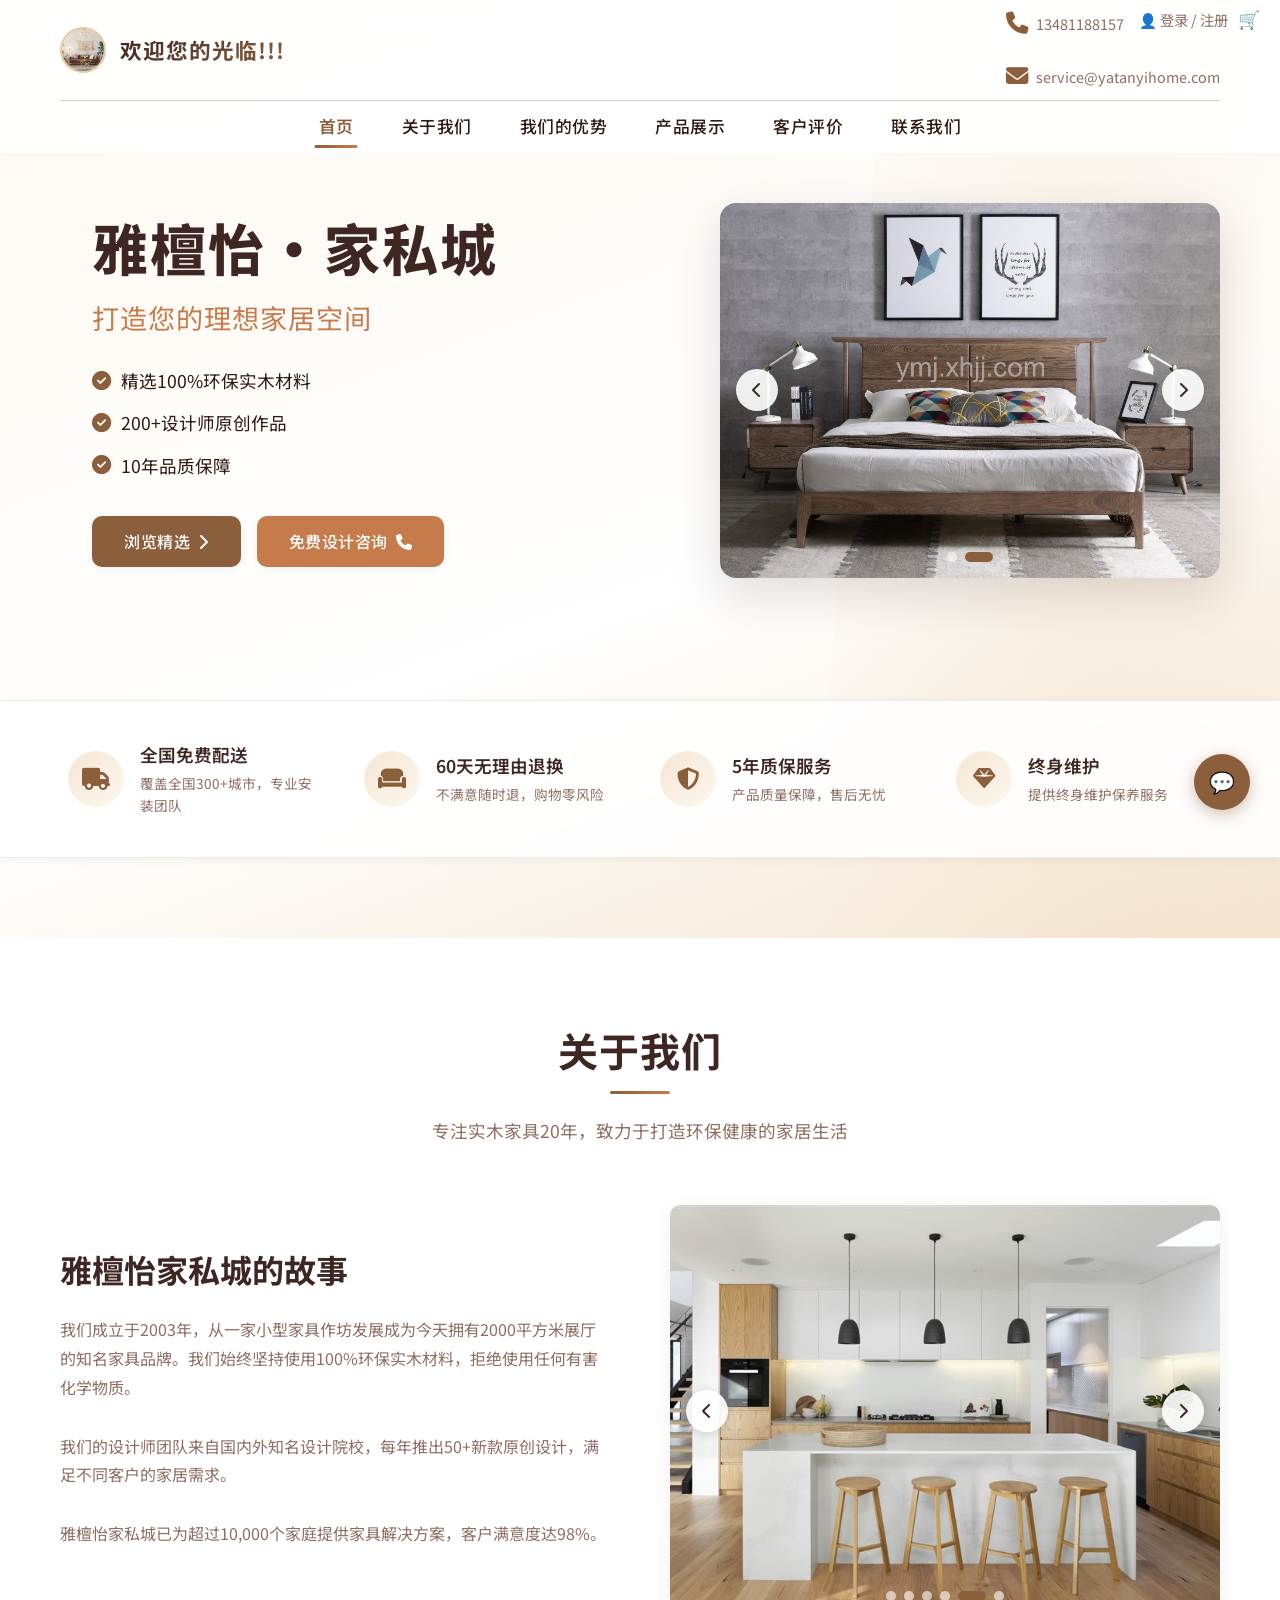
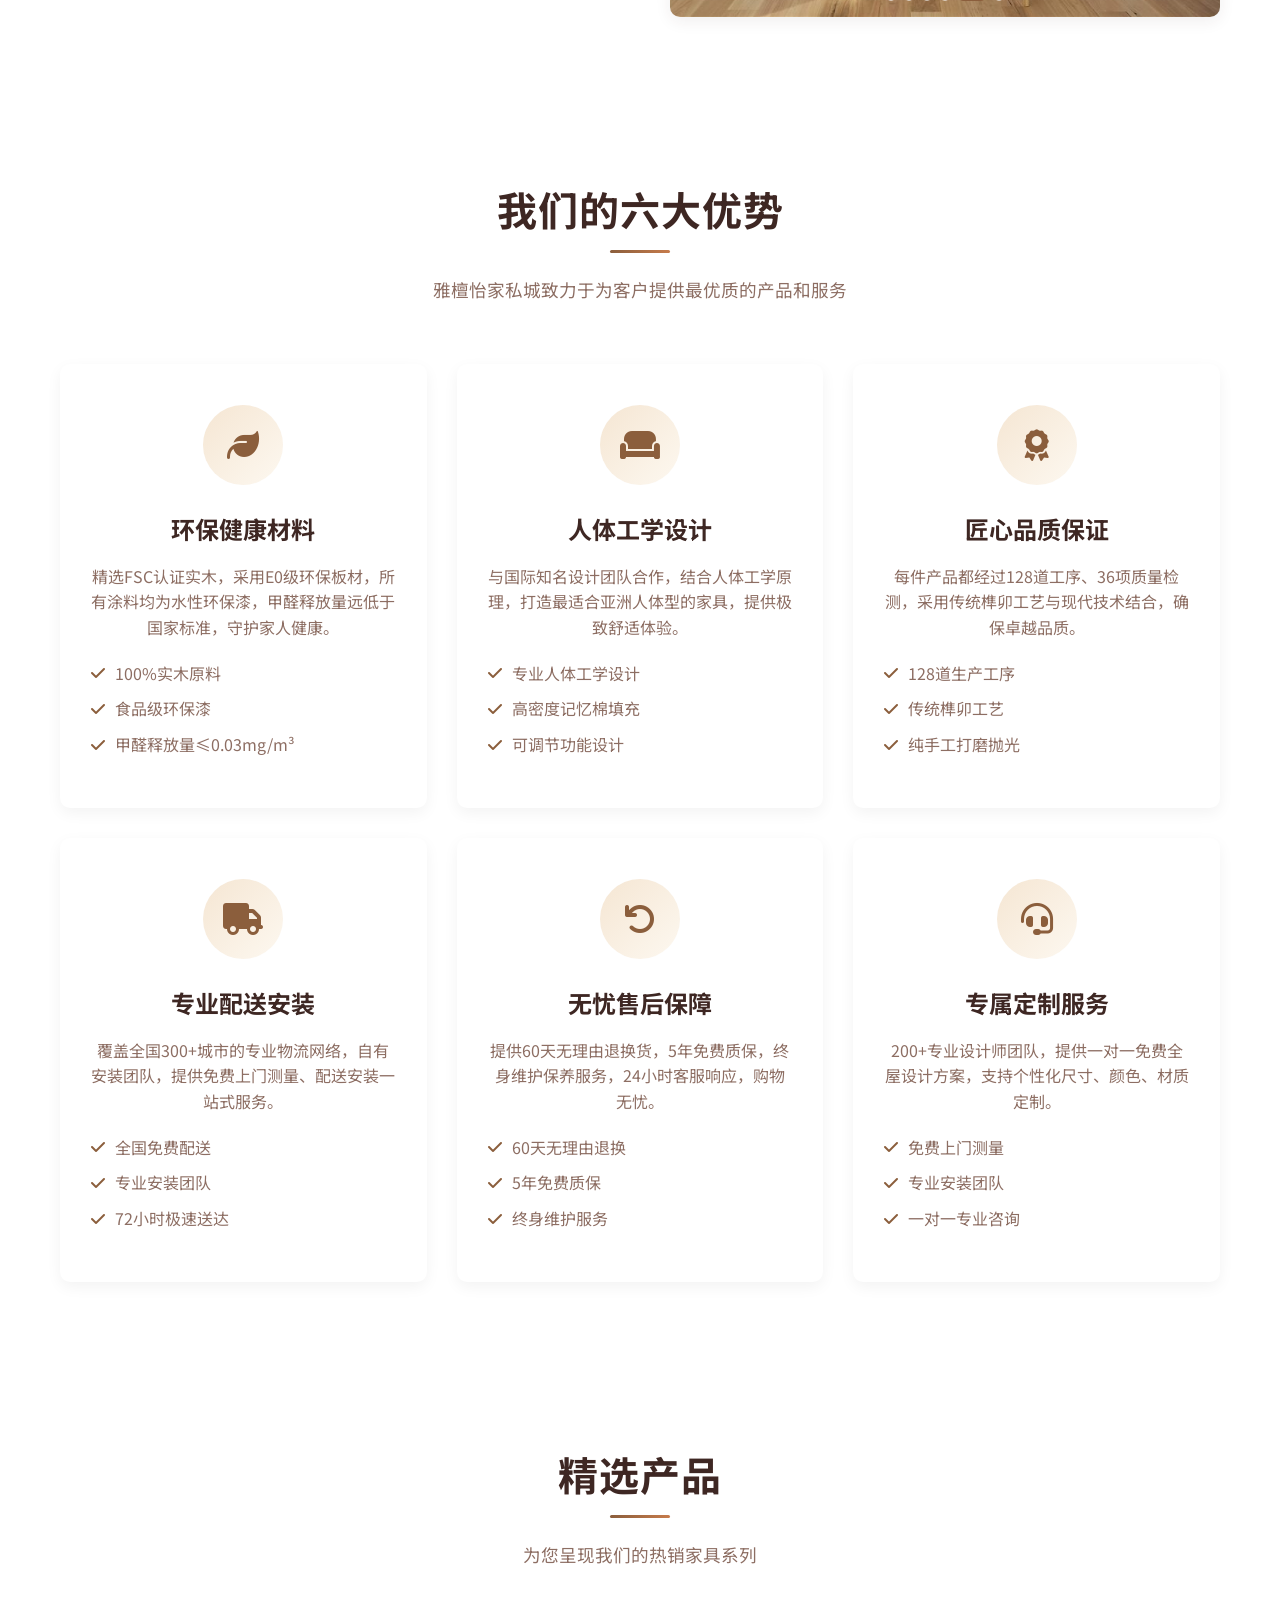
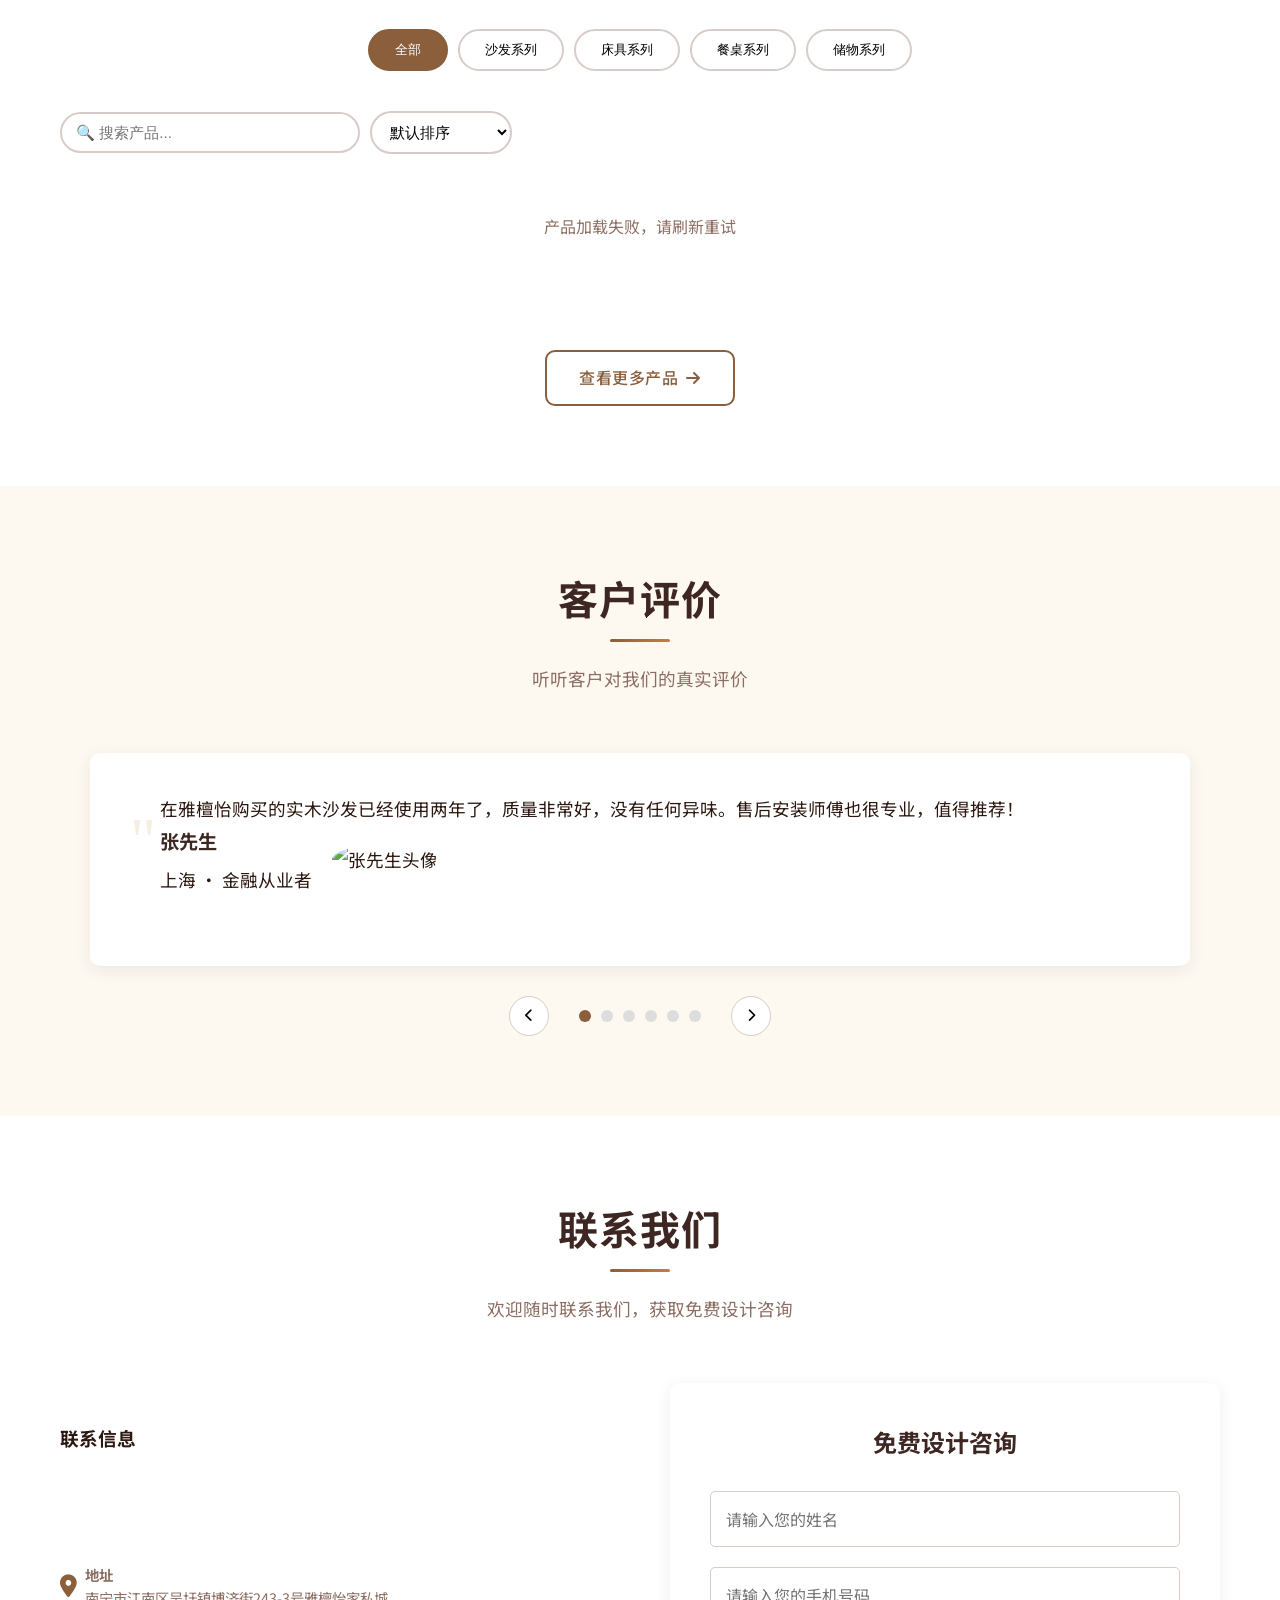
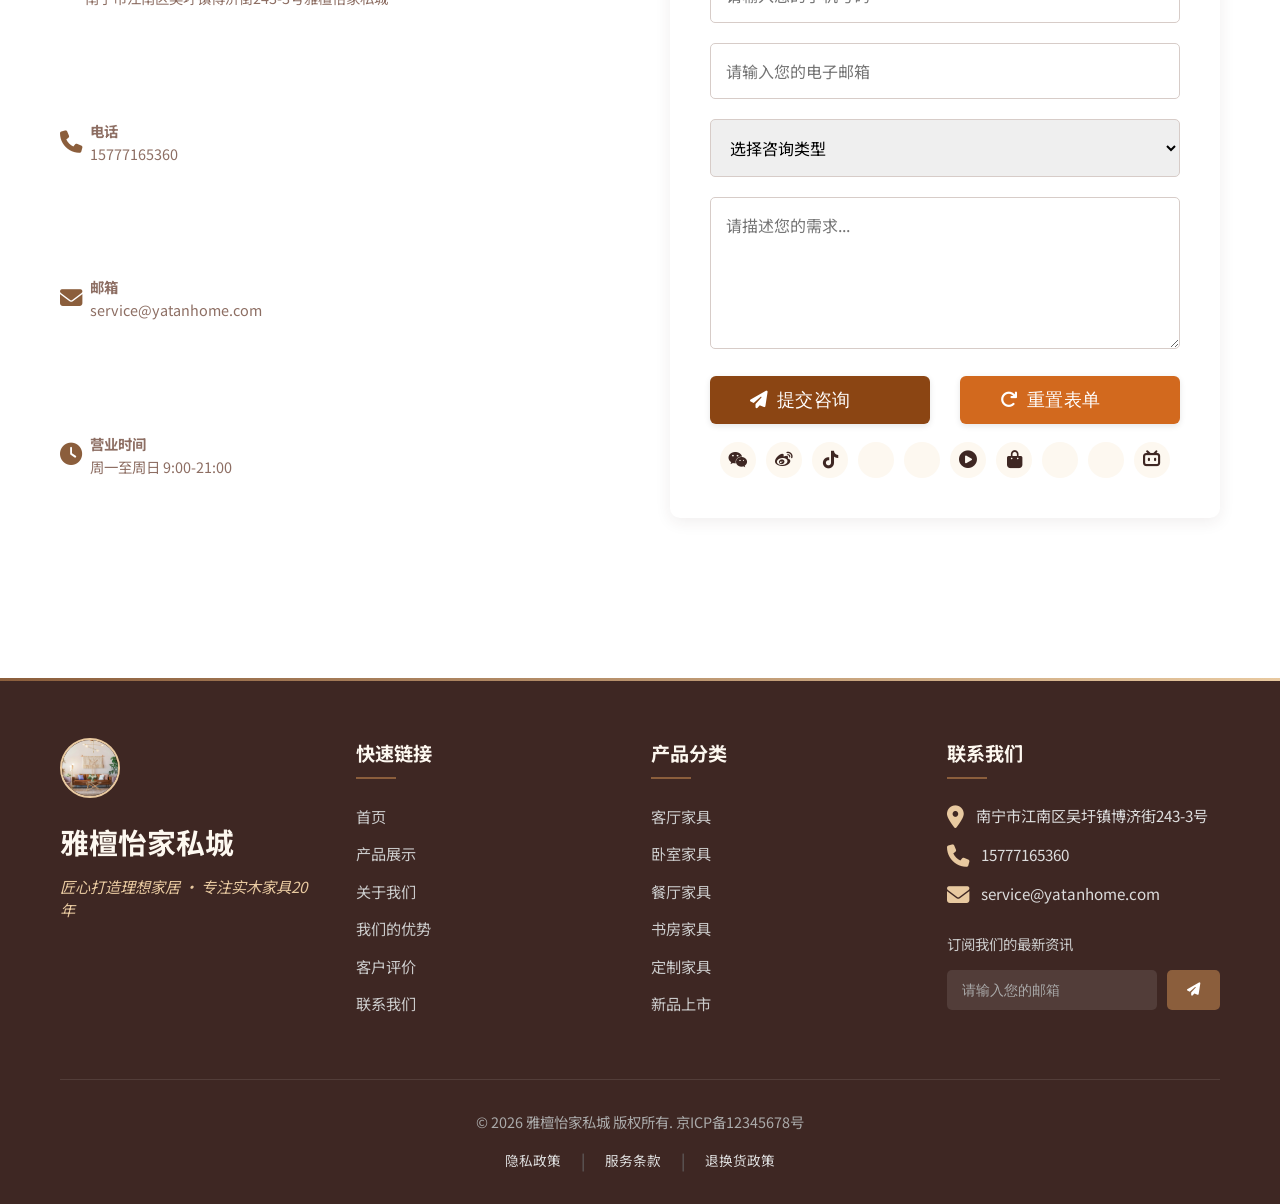
==== index.html @ 5af9d239 "自动发布：更新页面、后端（08-17 08:12）" ====
<!-- 文档类型声明，告诉浏览器这是HTML5文档 -->
<!DOCTYPE html>

<!-- 文档开始，设置语言为简体中文 -->
<html lang="zh-CN">

<!-- 头部区域，包含元数据 -->
<head>
    <!-- 字符编码设置：UTF-8支持所有中文和特殊字符 -->
    <meta charset="UTF-8">
    
    <!-- 视口设置：确保网页在移动设备上正确显示 -->
    <meta name="viewport" content="width=device-width, initial-scale=1.0">

    <!--防止 XSS：开启 CSP 策略（限制资源加载），输入内容过滤  -->
    <!-- <meta http-equiv="Content-Security-Policy" content="default-src 'self'; script-src 'self' https://cdn.example.com;"> -->
    
    <!-- 网页标题，显示在浏览器标签页上 -->
    <title>雅檀怡家私城 - 高端环保实木家具</title>
    
    <!-- 引入Font Awesome图标库，版本6.4.0 -->
    <link rel="stylesheet" href="https://cdnjs.cloudflare.com/ajax/libs/font-awesome/6.4.0/css/all.min.css">
    
    <!-- ★ 性能：提前建立 CDN / 字体连接，缩短首屏阻塞 -->
    <link rel="preconnect" href="https://cdnjs.cloudflare.com" crossorigin>
    <link rel="preconnect" href="https://fonts.googleapis.com">
    <link rel="preconnect" href="https://fonts.gstatic.com" crossorigin>


    <!-- 引入Google字体：Noto Sans SC（思源黑体） -->
    <link href="https://fonts.googleapis.com/css2?family=Noto+Sans+SC:wght@300;400;500;700&display=swap" rel="stylesheet">
    <link rel="stylesheet" type="text/css" href="https://at.alicdn.com/t/c/font_5150881_fp4ydmfubz7.css">

    <!-- 引入自定义CSS文件（?v= 版本号破除浏览器旧缓存，保证样式更新即时生效） -->
    <!-- ★ 性能优化：preload 预加载首屏关键 CSS（基础样式+顶部导航+首屏Hero），
         浏览器在解析到样式表之前就并行下载，缩短首屏渲染等待；
         注意：preload 的 href 必须与下方 link 完全一致（含版本号）才能复用缓存 -->
    <link rel="preload" href="CSS.css?v=20260817-707f686" as="style">
    <link rel="preload" href="header.css?v=20260817-707f686" as="style">
    <link rel="preload" href="hero.css?v=20260817-707f686" as="style">
    <link rel="stylesheet" type="text/css" href="CSS.css?v=20260817-707f686">
    <link rel="stylesheet" type="text/css" href="footer.css?v=20260817-707f686">
    <link rel="stylesheet" type="text/css" href="media.css?v=20260817-707f686">
    <link rel="stylesheet" type="text/css" href="hero.css?v=20260817-707f686">
    <link rel="stylesheet" type="text/css" href="header.css?v=20260817-707f686">
    <link rel="stylesheet" type="text/css" href="contact-container.css?v=20260817-707f686">
    <!-- 内部样式表 -->
    <style>
        /* 骨架屏动画（用于图片加载占位） */
        .skeleton__avatar { width: 40px; height: 40px; border-radius: 50%; background: #eee; animation: pulse 1s infinite; }
        @keyframes pulse { 0% { opacity: 0.5; } 50% { opacity: 1; } 100% { opacity: 0.5; } }
    </style>


</head>

<!----------------------------------------------------- 头和身体要分开 ---------------------------------------------------------------------------------------------------------->

<!-- 网页主体内容 -->
<body>
    <!-- 网站头部导航区域 -->
    <header class="header"> <!-- class="header": CSS选择器，对应.header样式 -->
        
        <!-- 容器：限制内容宽度并居中 -->
        <div class="container">
            
            <!-- 头部顶部区域（Logo和联系方式） -->
            <div class="header-top">
                
                <!-- Logo区域 -->
                <div class="logo">
                    <!-- Logo图片：从Unsplash加载的示例图片 -->
                    <img src="images/unsplash/photo-1556228453-efd6c1ff04f6.jpg" 
                         alt="雅檀怡家私城logo"> <!-- alt:图片无法加载时显示的替代文本 -->
                    
                    <!-- 网站主标题 -->
                    <h1>欢迎您的光临!!!</h1> <!-- h1:一级标题，一个页面通常只有一个 -->
                </div>
                
                <!-- 联系方式区域 -->
                <div class="contact-info">
                    <!-- 电话联系 -->
                    <div class="contact-item">
                        <i class="fas fa-phone"></i> <!-- Font Awesome电话图标 -->
                        <span>13481188157</span> <!-- 电话号码 -->
                    </div>
                    
                    <!-- 邮箱联系 -->
                    <div class="contact-item">
                        <i class="fas fa-envelope"></i> <!-- Font Awesome邮箱图标 -->
                        <span>service@yatanyihome.com</span> <!-- 邮箱地址 -->
                    </div>
                    
                    <!-- 移动端菜单按钮（默认隐藏，小屏幕时显示） -->
                    <button class="mobile-menu-btn" id="mobileMenuBtn">
                        <i class="fas fa-bars"></i> <!-- 三条横线的菜单图标 -->
                    </button>
                </div>
            </div>

            <!-- 导航菜单区域 -->
            <nav class="nav"> <!-- nav:语义化标签，表示导航区域 -->
                <ul class="nav-menu" id="navMenu"> <!-- ul:无序列表，包含导航项 -->
                    <!-- 首页导航项 -->
                    <li><a href="#home" class="nav-link active">首页</a></li> 
                    <!-- li:列表项
                        a:超链接
                        href="#home":链接到页面内的home锚点
                        class="nav-link":链接样式
                        class="active":当前激活状态 -->
                    
                    <!-- 关于我们导航项 -->
                    <li><a href="#about" class="nav-link">关于我们</a></li>
                    
                    <!-- 我们的优势导航项 -->
                    <li><a href="#features" class="nav-link">我们的优势</a></li>
                    
                    <!-- 产品展示导航项 -->
                    <li><a href="#products" class="nav-link">产品展示</a></li>
                    
                    <!-- 客户评价导航项 -->
                    <li><a href="#testimonials" class="nav-link">客户评价</a></li>
                    
                    <!-- 联系我们导航项 -->
                    <li><a href="#contact" class="nav-link">联系我们</a></li>
                </ul>
            </nav>
        </div>
    </header>


    <!-- 英雄区域（首页大图区域） -->
    <section class="hero" id="home"> <!-- section:内容区块，id="home":锚点ID -->
        <div class="container hero-container"> <!-- 双容器：外层限制宽度，内层弹性布局 -->
            
            <!-- 左侧内容区域 -->
            <div class="hero-content">
                <!-- 主标题 -->
                <h1 class="hero-title">雅檀怡·家私城</h1> <!-- 这就是你之前显示不全的标题 -->
                
                <!-- 副标题 -->
                <h2 class="hero-subtitle">打造您的理想家居空间</h2>
                
                <!-- 描述列表 -->
                <div class="hero-description">
                    <!-- 第一项描述 -->
                    <p><i class="fas fa-check-circle"></i> 精选100%环保实木材料</p>
                    
                    <!-- 第二项描述 -->
                    <p><i class="fas fa-check-circle"></i> 200+设计师原创作品</p>
                    
                    <!-- 第三项描述 -->
                    <p><i class="fas fa-check-circle"></i> 10年品质保障</p>
                </div>
                
                <!-- 按钮区域 -->
                <div class="hero-buttons">
                    <!-- 主要按钮：浏览精选 -->
                    <a href="#products" class="btn btn-primary">浏览精选 <i class="fas fa-chevron-right"></i></a>
                    
                    <!-- 次要按钮：免费设计咨询 -->
                    <a href="#contact" class="btn btn-secondary">免费设计咨询 <i class="fas fa-phone"></i></a>
                </div>
            </div>
            
            <!-- 右侧图片轮播区域 -->
            <div class="hero-image-carousel" id="heroCarousel">
                <!-- 轮播图片容器 -->
                <div class="carousel-container">
                    <!-- 第一张图片 -->
                    <div class="carousel-slide active">
                        <img src="images/shafa.jpg" alt="精美沙发">
                    </div>
                    <!-- 第二张图片 -->
                    <div class="carousel-slide">
                        <img src="images/chuang.jpg" alt="舒适大床">
                    </div>
                    <!-- ★ 修复：原第3张 images/bbb.jpg 是个人照片（非家具），已移除。
                         如需3张轮播，请放入真实的展厅/场景图（建议宽度≥1200px、横向构图） -->
                </div>
                <!-- 轮播指示点 -->
                <div class="carousel-dots">
                    <span class="carousel-dot active" data-index="0"></span>
                    <span class="carousel-dot" data-index="1"></span>
                </div>
                <!-- 左右箭头 -->
                <button class="carousel-btn carousel-prev" aria-label="上一张">
                    <i class="fas fa-chevron-left"></i>
                </button>
                <button class="carousel-btn carousel-next" aria-label="下一张">
                    <i class="fas fa-chevron-right"></i>
                </button>
            </div>
        </div>
        
        <!-- 特色服务浮动条 -->
        <div class="hero-features">
            <div class="container">
                <!-- 四个特色服务项，使用网格布局 -->
                <div class="features-container">
                    <!-- 第一项：全国免费配送 -->
                    <div class="feature-item">
                        <div class="feature-icon">
                            <i class="fas fa-truck"></i> <!-- 卡车图标 -->
                        </div>
                        <div class="feature-content">
                            <h3>全国免费配送</h3>
                            <p>覆盖全国300+城市，专业安装团队</p>
                        </div>
                    </div>
                    
                    <!-- 第二项：60天无理由退换 -->
                    <div class="feature-item">
                        <div class="feature-icon">
                            <i class="fas fa-couch"></i> <!-- 沙发图标 -->
                        </div>
                        <div class="feature-content">
                            <h3>60天无理由退换</h3>
                            <p>不满意随时退，购物零风险</p>
                        </div>
                    </div>
                    
                    <!-- 第三项：5年质保服务 -->
                    <div class="feature-item">
                        <div class="feature-icon">
                            <i class="fas fa-shield-alt"></i> <!-- 盾牌图标 -->
                        </div>
                        <div class="feature-content">
                            <h3>5年质保服务</h3>
                            <p>产品质量保障，售后无忧</p>
                        </div>
                    </div>
                    
                    <!-- 第四项：终身维护 -->
                    <div class="feature-item">
                        <div class="feature-icon">
                            <i class="fas fa-gem"></i> <!-- 宝石图标 -->
                        </div>
                        <div class="feature-content">
                            <h3>终身维护</h3>
                            <p>提供终身维护保养服务</p>
                        </div>
                    </div>
                </div>
            </div>
        </div>
    </section>


    <!-- 关于我们区域 -->
    <section class="about-section" id="about">
        <div class="container">
            <div class="section-title">
                <h2>关于我们</h2>
                <p>专注实木家具20年，致力于打造环保健康的家居生活</p>
            </div>
            
            <div class="about-content">
                <div class="about-text">
                    <h3>雅檀怡家私城的故事</h3>
                    <p>我们成立于2003年，从一家小型家具作坊发展成为今天拥有2000平方米展厅的知名家具品牌。我们始终坚持使用100%环保实木材料，拒绝使用任何有害化学物质。</p>
                    <p>我们的设计师团队来自国内外知名设计院校，每年推出50+新款原创设计，满足不同客户的家居需求。</p>
                    <p>雅檀怡家私城已为超过10,000个家庭提供家具解决方案，客户满意度达98%。</p>
                </div>
                <!-- 
                ========================================
                关于我们 - 店内环境轮播图（6张）
                ★ 后期替换方法：把 images/store-1.jpg ~ images/store-6.jpg 
                  替换成你自己拍的店内实景图片即可
                ========================================
                -->
                <div class="about-image-carousel" id="aboutCarousel">
                    <!-- 轮播图片容器 -->
                    <div class="carousel-container">
                        <!-- 图1：展厅全貌 — 替换：images/你的展厅图1.jpg -->
                        <div class="carousel-slide active">
                            <img src="images/unsplash/photo-1555041469-a586c61ea9bc.jpg" alt="展厅全貌" loading="lazy" decoding="async">
                        </div>
                        <!-- 图2：沙发体验区 — 替换：images/你的展厅图2.jpg -->
                        <div class="carousel-slide">
                            <img src="images/unsplash/photo-1586023492125-27b2c045efd7.jpg" alt="沙发体验区" loading="lazy" decoding="async">
                        </div>
                        <!-- 图3：卧室家具区 — 替换：images/你的展厅图3.jpg -->
                        <div class="carousel-slide">
                            <img src="images/unsplash/photo-1616486338812-3dadae4b4ace.jpg" alt="卧室家具区" loading="lazy" decoding="async">
                        </div>
                        <!-- 图4：餐厅展示区 — 替换：images/你的展厅图4.jpg -->
                        <div class="carousel-slide">
                            <img src="images/unsplash/photo-1617104678098-de229db51175.jpg" alt="餐厅展示区" loading="lazy" decoding="async">
                        </div>
                        <!-- 图5：前台接待区 — 替换：images/你的展厅图5.jpg -->
                        <div class="carousel-slide">
                            <img src="images/unsplash/photo-1600585152220-90363fe7e115.jpg" alt="前台接待区" loading="lazy" decoding="async">
                        </div>
                        <!-- 图6：仓储出货区 — 替换：images/你的展厅图6.jpg -->
                        <div class="carousel-slide">
                            <img src="images/unsplash/photo-1585412727339-54e4bae3bbf9.jpg" alt="仓储出货区" loading="lazy" decoding="async">
                        </div>
                    </div>
                    <!-- 轮播指示点（6个点对应6张图） -->
                    <div class="carousel-dots">
                        <span class="carousel-dot active" data-index="0"></span>
                        <span class="carousel-dot" data-index="1"></span>
                        <span class="carousel-dot" data-index="2"></span>
                        <span class="carousel-dot" data-index="3"></span>
                        <span class="carousel-dot" data-index="4"></span>
                        <span class="carousel-dot" data-index="5"></span>
                    </div>
                    <!-- 左右切换箭头 -->
                    <button class="carousel-btn carousel-prev" aria-label="上一张">
                        <i class="fas fa-chevron-left"></i>
                    </button>
                    <button class="carousel-btn carousel-next" aria-label="下一张">
                        <i class="fas fa-chevron-right"></i>
                    </button>
                </div>
            </div>
        </div>
    </section>

    <!-- 六大特色优势区域 -->
    <section class="features" id="features">
        <div class="container">
        <!-- 区域标题部分 -->
            <div class="section-title">
                <h2>我们的六大优势</h2>
                <p>雅檀怡家私城致力于为客户提供最优质的产品和服务</p>
            </div>
            
        <!-- 优势卡片网格容器 -->
        <div class="features-grid">
            <!-- 第一个优势卡片 -->
            <div class="feature-card">
                <!-- 图标区域 -->
                <div class="feature-icon">
                    <!-- i: Font Awesome图标 -->
                    <!-- class="fas fa-leaf": 叶子的图标 -->
                    <i class="fas fa-leaf"></i>
                </div>
                <!-- 卡片标题 -->
                <h3>环保健康材料</h3>
                <!-- 卡片描述文字 -->
                <p>精选FSC认证实木，采用E0级环保板材，所有涂料均为水性环保漆，甲醛释放量远低于国家标准，守护家人健康。</p>
                <!-- 详细特性列表 -->
                <ul class="feature-details">
                    <!-- li: 列表项 -->
                    <li><i class="fas fa-check"></i> 100%实木原料</li>
                    <li><i class="fas fa-check"></i> 食品级环保漆</li>
                    <li><i class="fas fa-check"></i> 甲醛释放量≤0.03mg/m³</li>
                </ul>
            </div>

                <!-- 第二个优势卡片 -->
                <div class="feature-card">
                    <!-- div.feature-icon: 卡片图标容器 -->
                    <div class="feature-icon">
                        <!-- i.fas.fa-couch: Font Awesome沙发图标，表示人体工学设计 -->
                        <i class="fas fa-couch"></i>
                    </div>
                    <!-- h3: 卡片标题 -->
                    <h3>人体工学设计</h3>
                    <!-- p: 卡片描述文字 -->
                    <p>与国际知名设计团队合作，结合人体工学原理，打造最适合亚洲人体型的家具，提供极致舒适体验。</p>
                    <!-- ul.feature-details: 优势详情列表 -->
                    <ul class="feature-details">
                        <li><i class="fas fa-check"></i> 专业人体工学设计</li>
                        <li><i class="fas fa-check"></i> 高密度记忆棉填充</li>
                        <li><i class="fas fa-check"></i> 可调节功能设计</li>
                    </ul>
                </div>
                
                <!-- 第三个特色优势卡片 -->
                <div class="feature-card">
                    <div class="feature-icon">
                        <!-- i.fas.fa-hands: 双手图标，表示手工制作 -->
                        <i class="fas fa-award"></i>
                    </div>
                    <h3>匠心品质保证</h3>
                    <p>每件产品都经过128道工序、36项质量检测，采用传统榫卯工艺与现代技术结合，确保卓越品质。</p>
                    <ul class="feature-details">
                        <li><i class="fas fa-check"></i> 128道生产工序</li>
                        <li><i class="fas fa-check"></i> 传统榫卯工艺</li>
                        <li><i class="fas fa-check"></i> 纯手工打磨抛光</li>
                    </ul>
                </div>
                
                 <!-- 第四个特色优势卡片 -->
                <div class="feature-card">
                    <div class="feature-icon">
                        <!-- i.fas.fa-palette: 调色板图标，表示定制服务 -->
                        <i class="fas fa-truck"></i>
                    </div>
                    <h3>专业配送安装</h3>
                    <p>覆盖全国300+城市的专业物流网络，自有安装团队，提供免费上门测量、配送安装一站式服务。</p>
                    <ul class="feature-details">
                        <li><i class="fas fa-check"></i> 全国免费配送</li>
                        <li><i class="fas fa-check"></i> 专业安装团队</li>
                        <li><i class="fas fa-check"></i> 72小时极速送达</li>
                    </ul>
                </div>
                
                <!-- 第五个特色优势卡片 -->
                <div class="feature-card">
                    <div class="feature-icon">
                        <!-- i.fas.fa-award: 奖杯图标，表示品质保证 -->
                        <i class="fas fa-undo"></i>
                    </div>
                    <h3>无忧售后保障</h3>
                    <p>提供60天无理由退换货，5年免费质保，终身维护保养服务，24小时客服响应，购物无忧。</p>
                    <ul class="feature-details">
                        <li><i class="fas fa-check"></i> 60天无理由退换</li>
                        <li><i class="fas fa-check"></i> 5年免费质保</li>
                        <li><i class="fas fa-check"></i> 终身维护服务</li>
                    </ul>
                </div>
                
                <!-- 第六个特色优势卡片 -->
                <div class="feature-card">
                    <div class="feature-icon">
                        <i class="fas fa-headset"></i>
                    </div>
                    <h3>专属定制服务</h3>
                    <p>200+专业设计师团队，提供一对一免费全屋设计方案，支持个性化尺寸、颜色、材质定制。</p>
                    <ul class="feature-details">
                        <li><i class="fas fa-check"></i> 免费上门测量</li>
                        <li><i class="fas fa-check"></i> 专业安装团队</li>
                        <li><i class="fas fa-check"></i> 一对一专业咨询</li>
                    </ul>
                </div>
            </div>
            <!-- .features-grid: 特色优势卡片网格结束 -->
        </div>
        <!-- .container: 特色优势区域容器结束 -->
    </section>
    <!-- section.features#features: 特色优势区域结束 -->


<!-- 产品展示区域 -->
<section class="products" id="products">
        <!-- .container: 页面内容容器，设置最大宽度和居中对齐 -->
        <div class="container">
            <!-- .section-title: 区域标题容器 -->
            <div class="section-title">
                <!-- h2: 区域主标题 -->
                <h2>精选产品</h2>
                <!-- p: 区域副标题/描述 -->
                <p>为您呈现我们的热销家具系列</p>
            </div>

            <!-- 产品筛选按钮区域 -->
            <div class="product-filter">
                <button class="filter-btn active" data-filter="all">全部</button>
                <button class="filter-btn" data-filter="sofa">沙发系列</button>
                <button class="filter-btn" data-filter="bed">床具系列</button>
                <button class="filter-btn" data-filter="table">餐桌系列</button>
                <button class="filter-btn" data-filter="storage">储物系列</button>
            </div>

            <!-- 产品展示网格 -->
                        <div class="products-grid" id="productsGrid">
                <div class="loading-products" style="grid-column:1/-1;text-align:center;padding:60px 0;color:var(--text-light);">产品加载中...</div>
            </div>

            <!-- 查看更多产品按钮 -->
            <div class="product-more">
                <!-- ★ 修复：原 href="#content" 是死锚点（页面无该id），改为指向产品区 -->
                <a href="#products" class="btn btn-outline">查看更多产品 <i class="fas fa-arrow-right"></i></a>
            </div>
        </div>
        <!-- .container: 产品展示区域容器结束 -->
</section>

 <!-- 客户评价区域 -->
<section class="testimonials" id="testimonials">
    <!-- .container: 页面内容容器 -->
    <div class="container">
        <!-- .section-title: 区域标题容器 -->
        <div class="section-title">
            <!-- h2: 区域主标题 -->
            <h2>客户评价</h2>
            <!-- p: 区域副标题/描述 -->
            <p>听听客户对我们的真实评价</p>
        </div>
            
    <!-- 客户评价轮播容器 -->
    <div class="testimonials-slider">
        <!-- .slider-container: 轮播容器，包含所有评价卡片 -->
        <div class="slider-container">
                            

            <!-- 第一个评价卡片 -->
            <div class="testimonial-card active">
                <!-- .testimonial-content: 评价内容区域 -->
                <div class="testimonial-content">
                    <!-- .testimonial-text: 评价文字内容 -->
                    <div class="testimonial-text">
                        <!-- p: 评价文本 -->
                        <p>在雅檀怡购买的实木沙发已经使用两年了，质量非常好，没有任何异味。售后安装师傅也很专业，值得推荐！</p>
                    </div>
                        <!-- .testimonial-author: 评价者的信息 -->
                        <div class="testimonial-author">
                            <!-- .author-info: 作者信息容器 -->
                            <div class="author-info">
                                <!-- h4: 作者姓名 -->
                                <h4>张先生</h4>
                                <!-- span: 作者身份/位置 -->
                                <span>上海 · 金融从业者</span>
                            </div>
                                <!-- .author-avatar: 作者头像 -->
                                <div class="author-avatar">
                                    <!-- img: 作者头像图片 -->
                                    <img src="https://randomuser.me/api/portraits/men/32.jpg" alt="张先生头像">
                                </div>
                        </div>
                </div>
            </div>

            <!-- 第二个评价卡片 -->
            <div class="testimonial-card">
                <div class="testimonial-content">
                    <div class="testimonial-text">
                        <p>雅檀怡的家具设计非常现代，完美融入了我们家的装修风格。实木材质环保健康，孩子在新房间也没有任何过敏反应。</p>
                    </div>
                    <div class="testimonial-author">
                        <div class="author-info">
                            <h4>王女士</h4>
                            <span>北京 · 设计师</span>
                        </div>
                        <div class="author-avatar">
                            <img src="https://randomuser.me/api/portraits/women/45.jpg" alt="王女士头像">
                        </div>
                    </div>
                </div>
            </div>

            <!-- 第三个评价卡片 -->
            <div class="testimonial-card">
                <div class="testimonial-content">
                    <div class="testimonial-text">
                        <p>对比了多家家具店，最终选择了雅檀怡。他们的售后服务非常到位，上门安装师傅专业细心，家具质量也远超预期。</p>
                    </div>
                    <div class="testimonial-author">
                        <div class="author-info">
                            <h4>李先生</h4>
                            <span>广州 · 企业高管</span>
                        </div>
                        <div class="author-avatar">
                            <img src="https://randomuser.me/api/portraits/men/67.jpg" alt="李先生头像">
                        </div>
                    </div>
                </div>
            </div>

            <!-- 第四个评价卡片 -->
            <div class="testimonial-card">
                <div class="testimonial-content">
                    <div class="testimonial-text">
                        <p>特别喜欢雅檀怡的定制服务，可以根据我的户型尺寸量身打造。家具不仅美观实用，储物功能也设计得很巧妙。</p>
                    </div>
                    <div class="testimonial-author">
                        <div class="author-info">
                            <h4>刘小姐</h4>
                            <span>深圳 · 自媒体人</span>
                        </div>
                        <div class="author-avatar">
                            <img src="https://randomuser.me/api/portraits/women/28.jpg" alt="刘小姐头像">
                        </div>
                    </div>
                </div>
            </div>

            <!-- 第五个评价卡片 -->
            <div class="testimonial-card">
                <div class="testimonial-content">
                    <div class="testimonial-text">
                        <p>作为环保主义者，我特别关注家具的材料。雅檀怡使用100%环保实木，没有任何刺激性气味，真正做到了绿色家居。</p>
                    </div>
                    <div class="testimonial-author">
                        <div class="author-info">
                            <h4>陈教授</h4>
                            <span>南京 · 大学教师</span>
                        </div>
                        <div class="author-avatar">
                            <img src="https://randomuser.me/api/portraits/men/53.jpg" alt="陈教授头像">
                        </div>
                    </div>
                </div>
            </div>

            <!-- 第六个评价卡片 -->
            <div class="testimonial-card">
                <div class="testimonial-content">
                    <div class="testimonial-text">
                        <p>已经推荐给好几个朋友了！雅檀怡的家具不仅质量过硬，设计感也很强。特别是那款实木餐桌，成了我们家聚会的主角。</p>
                    </div>
                    <div class="testimonial-author">
                        <div class="author-info">
                            <h4>赵女士</h4>
                            <span>杭州 · 家庭主妇</span>
                        </div>
                        <div class="author-avatar">
                            <img src="https://randomuser.me/api/portraits/women/62.jpg" alt="赵女士头像">
                        </div>
                    </div>
                </div>
            </div>

            <!-- 轮播导航控制 -->
            <div class="slider-controls">
            <!-- button.slider-prev: 上一个评价按钮 -->
            <button class="slider-prev">
                <!-- i.fas.fa-chevron-left: 左箭头图标 -->
                <i class="fas fa-chevron-left"></i>
            </button>
                    
            <!-- 轮播指示点 -->
            <div class="slider-dots">
                <!-- span.dot.active: 轮播指示点，active类表示当前激活的指示点 -->
                <span class="dot active" data-index="0"></span>
                <!-- span.dot: 轮播指示点 -->
                <span class="dot" data-index="1"></span>
                <!-- span.dot: 轮播指示点 -->
                <span class="dot" data-index="2"></span>                       <!-- span.dot: 轮播指示点 -->
                <span class="dot" data-index="3"></span>
                <span class="dot" data-index="4"></span>
                <span class="dot" data-index="5"></span>
            </div>
                    
            <!-- button.slider-next: 下一个评价按钮 -->
            <button class="slider-next">
                <!-- i.fas.fa-chevron-right: 右箭头图标 -->
                <i class="fas fa-chevron-right"></i>
            </button>
            </div>
            <!-- .slider-controls: 轮播控制结束 -->

        </div>
        <!-- .testimonials-slider: 客户评价轮播区域结束 -->
    </div>
    </div>
    <!-- .container: 客户评价轮播容器结束 -->
</section>
<!-- section.testimonials#testimonials: 客户评价区域结束 -->

                
<!-- 联系我们区域 -->
<section class="contact-section" id="contact">
    <div class="container">
        <div class="section-title">
            <h2>联系我们</h2>
            <p>欢迎随时联系我们，获取免费设计咨询</p>
        </div>
            
            <!-- 左边__联系信息 -->
            <div class="contact-content">
                <div class="contact-info">
                    <h3>联系信息</h3>
                    <div class="contact-item">
                        <i class="fas fa-map-marker-alt"></i>
                        <div>
                            <h4>地址</h4>
                            <p>南宁市江南区吴圩镇博济街243-3号雅檀怡家私城</p>
                        </div>
                    </div>
                    
                    <div class="contact-item">
                        <i class="fas fa-phone"></i>
                        <div>
                            <h4>电话</h4>
                            <p>15777165360</p>
                        </div>
                    </div>
                    
                    <div class="contact-item">
                        <i class="fas fa-envelope"></i>
                        <div>
                            <h4>邮箱</h4>
                            <p>service@yatanhome.com</p>
                        </div>
                    </div>
                    
                    <div class="contact-item">
                        <i class="fas fa-clock"></i>
                        <div>
                            <h4>营业时间</h4>
                            <p>周一至周日 9:00-21:00</p>
                        </div>
                    </div>
                </div>
                
                <!-- 右边__免费设计咨询 -->
                <div class="contact-form">
                    <h3>免费设计咨询</h3>
                    <form id="consultForm">
                        <div class="form-group">
                            <!-- 2. 姓名输入框：限制不超过12字节 -->
                            <input 
                              type="text" 
                              name="username" 
                              id="username" 
                              placeholder="请输入您的姓名" 
                              required
                              oninput="checkByteLimit(this, 12)"
                            >
                        </div>
                        <div class="form-group">
                            <!-- 1. 联系电话输入框：只能输11位手机号 -->
                            <input 
                              type="tel" 
                              name="phone" 
                              id="phone" 
                              placeholder="请输入您的手机号码" 
                              maxlength="11" 
                              pattern="^1[3-9]\d{9}$" 
                              required
                              oninput="this.value = this.value.replace(/[^0-9]/g, '')"
                            >
                        </div>
                        <div class="form-group">
                            <!-- 3. 电子邮箱输入框：限制不超过16字节 -->
                            <input 
                              type="email" 
                              name="email" 
                              id="email" 
                              placeholder="请输入您的电子邮箱" 
                              required
                              oninput="checkByteLimit(this, 16)"
                            >
                        </div>
                        <!-- 多选框 -->
                        <div class="form-group">
                            <!-- 咨询类型下拉框：id 供后端 API 读取 -->
                            <select id="consultType" required>
                                <option value="" disabled selected>选择咨询类型</option>
                                <option value="product">产品咨询</option>
                                <option value="design">设计咨询</option>
                                <option value="custom">定制家具</option>
                                <option value="moving">闲时搬家</option>
                                <option value="other">其他</option>
                            </select>
                        </div>
                        <!-- 文本框（客户需求描述，提交到后端） -->
                        <div class="form-group">
                            <textarea id="message" name="message" placeholder="请描述您的需求..." rows="5" required></textarea>
                        </div>
                        
                        <!-- 修复：添加按钮容器并优化按钮样式 -->
                        <div class="form-buttons">
                            <button type="submit" class="btn btn-primary">
                                <i class="fas fa-paper-plane"></i> 提交咨询
                            </button>
                            <button type="reset" class="btn btn-secondary">
                                <i class="fas fa-redo"></i> 重置表单
                            </button>
                        </div>
                    </form>
                            <!-- 媒体链接方式地址 -->
                            <div class="social-media-links">
                                <!-- a: 微信链接__转二维码 -->
                                <a href="javascript:;" class="social-link" id="wechatBtn" aria-label="微信" title="扫码添加我们微信">
                                    <!-- i.fab.fa-weixin: 微信图标 -->
                                    <i class="fab fa-weixin"></i>
                                </a>

                                <!-- a: 微博链接 -->
                                <a href="https://weibo.com/u/替换成你的微博ID" 
                                 class="social-link" 
                                 target="_blank" 
                                 rel="noopener noreferrer" 
                                 aria-label="微博" 
                                 title="关注我们微博">
                                    <i class="fab fa-weibo"></i>
                                </a>
                                
                                <!-- a: 抖音链接 -->
                                <a href="https://v.douyin.com/替换成你的抖音短链接/" 
                                     class="social-link" 
                                     target="_blank" 
                                     rel="noopener noreferrer" 
                                     aria-label="抖音" 
                                     title="关注我们抖音">
                                    <i class="fab fa-tiktok"></i>
                                </a>

                                <!-- a: 小红书链接 -->
                                <a href="https://www.xiaohongshu.com/" 
                                     class="social-link" 
                                     target="_blank" 
                                     rel="noopener noreferrer" 
                                     aria-label="小红书" 
                                     title="关注我们小红书">
                                    <i class="iconfont icon-xiaohongshuicon"></i>
                                </a>
                                
                                <!-- a:知乎链接 -->
                                <a href="https://www.zhihu.com/" 
                                     class="social-link" 
                                     target="_blank" 
                                     rel="noopener noreferrer" 
                                     aria-label="知乎" 
                                     title="关注我们知乎">
                                    <i class="iconfont icon-zhihu"></i>
                                </a>
                                
                                
                                <!-- 快手链接，直接放到你的社交链接容器里 -->
                                <a href="https://www.kuaishou.com/" 
                                   class="social-link social-link-ks" 
                                   target="_blank" 
                                   rel="noopener noreferrer" 
                                   aria-label="快手" 
                                   title="关注我们快手">
                                    <i class="fas fa-play-circle"></i>
                                </a>

                                <!-- 京东 -->
                                <a href="你的京东店铺首页链接" 
                                   class="social-link social-link" 
                                   target="_blank" 
                                   rel="noopener noreferrer" 
                                   aria-label="京东店铺" 
                                   title="去京东店铺选购">
                                    <i class="fas fa-shopping-bag"></i>
                                </a>
                                 
                                <!-- 淘宝 -->
                                <a href="你的淘宝店铺首页链接" 
                                   class="social-link social-link-taobao" 
                                   target="_blank" 
                                   rel="noopener noreferrer" 
                                   aria-label="淘宝店铺" 
                                   title="去淘宝店铺选购">
                                    <i class="iconfont icon-Shape"></i>
                                </a>


                                 <!-- 大众点评 -->
                                <a href="你的大众点评店铺链接" 
                                   class="social-link" 
                                   target="_blank" 
                                   rel="noopener noreferrer" 
                                   aria-label="大众点评" 
                                   title="查看我们的门店评价">
                                    <i class="iconfont icon-dazhongdianping"></i>
                                </a>
                                
                                <!--bilibili  -->
                                <a href="https://www.bilibili.com/" 
                                   class="social-link social-link-bilibili" 
                                   target="_blank" 
                                   rel="noopener noreferrer" 
                                   aria-label="哔哩哔哩" 
                                   title="关注我们B站">
                                    <i class="fab fa-bilibili"></i>
                                </a>

                            <!-- 社交媒体链接结束 -->
                            </div>
                </div>

            </div>
            <!-- .contact-content: 联系内容容器结束 -->

        <!-- 放在联系我们区域最底部添加二维码遮罩 -->
        <div id="wechatModal" class="wechat-modal">
          <div class="wechat-qrcode-box">
            <h3>扫码添加微信</h3>
            <!-- 添加微信二维码 -->
            <img src="images\ytyjs.jpg" alt="微信二维码">
            <span class="close-modal">×</span>
          </div>
        </div>

    </div>
</section>


<!-- 页脚区域 -->
    <footer class="footer">
        <!-- .container: 页面内容容器 -->
        <div class="container">
            <!-- .footer-content: 页脚内容容器 -->
            <div class="footer-content">
                <!-- .footer-logo: 页脚logo区域 -->
                <div class="footer-logo">
                    <!-- img: 页脚logo图片 -->
                    <img src="images/unsplash/photo-1556228453-efd6c1ff04f6.jpg" alt="雅檀怡家私城logo" loading="lazy" decoding="async">
                    <!-- h2: 公司名称 -->
                    <h2>雅檀怡家私城</h2>
                    <!-- p: 公司口号 -->
                    <p class="footer-slogan">匠心打造理想家居 · 专注实木家具20年</p>
                </div>
                
                <!-- .footer-links: 页脚链接区域 -->
                <div class="footer-links">
                    <!-- h3: 链接区域标题 -->
                    <h3>快速链接</h3>
                    <!-- ul: 无序链接列表 -->
                    <ul>
                        <!-- li: 列表项 -->
                        <!-- a: 链接 -->
                        <li><a href="#home">首页</a></li>
                        <li><a href="#products">产品展示</a></li>
                        <li><a href="#about">关于我们</a></li>
                        <li><a href="#features">我们的优势</a></li>
                        <li><a href="#testimonials">客户评价</a></li>
                        <li><a href="#contact">联系我们</a></li>
                    </ul>
                </div>
                
                <!-- .footer-products: 产品分类区域 -->
                <div class="footer-products">
                    <h3>产品分类</h3>
                    <ul>
                        <li><a href="#">客厅家具</a></li>
                        <li><a href="#">卧室家具</a></li>
                        <li><a href="#">餐厅家具</a></li>
                        <li><a href="#">书房家具</a></li>
                        <li><a href="#">定制家具</a></li>
                        <li><a href="#">新品上市</a></li>
                    </ul>
                </div>
                
                <!-- .footer-contact: 页脚联系方式区域 -->
                <div class="footer-contact">
                    <h3>联系我们</h3>
                    <!-- .contact-item: 联系方式项 -->
                    <div class="contact-item">
                        <!-- i.fas.fa-map-marker-alt: 地址图标 -->
                        <i class="fas fa-map-marker-alt"></i>
                        <!-- span: 地址信息 -->
                        <span>南宁市江南区吴圩镇博济街243-3号</span>
                    </div>
                    <div class="contact-item">
                        <!-- i.fas.fa-phone: 电话图标 -->
                        <i class="fas fa-phone"></i>
                        <span>15777165360</span>
                    </div>
                    <div class="contact-item">
                        <!-- i.fas.fa-envelope: 邮箱图标 -->
                        <i class="fas fa-envelope"></i>
                        <span>service@yatanhome.com</span>
                    </div>
                    <!-- .newsletter: 新闻订阅区域 -->
                    <div class="newsletter">
                        <!-- p: 订阅提示文字 -->
                        <p>订阅我们的最新资讯</p>
                        <!-- form.footer-form: 订阅表单 -->
                        <form class="footer-form">
                            <!-- input: 邮箱输入框，type="email"表示邮箱类型 -->
                            <input type="email" placeholder="请输入您的邮箱" required>
                            <!-- button: 订阅按钮，type="submit"表示表单提交 -->
                            <button type="submit">
                                <!-- i.fas.fa-paper-plane: 纸飞机图标，表示发送 -->
                                <i class="fas fa-paper-plane"></i>
                            </button>
                        </form>
                    </div>
                </div>
            </div>
            <!-- .footer-content: 页脚内容容器结束 -->
            
            <!-- .footer-bottom: 页脚底部区域 -->
            <div class="footer-bottom">
                <!-- p.copyright: 版权信息 -->
                <p class="copyright">&copy; 2026 雅檀怡家私城 版权所有. 京ICP备12345678号</p>
                <!-- .footer-policy: 政策链接 -->
                <div class="footer-policy">
                    <!-- a: 隐私政策链接 -->
                    <a href="#">隐私政策</a>
                    <!-- span: 分隔符 -->
                    <span>|</span>
                    <!-- a: 服务条款链接 -->
                    <a href="#">服务条款</a>
                    <span>|</span>
                    <!-- a: 退换货政策链接 -->
                    <a href="#">退换货政策</a>
                </div>
            </div>
            <!-- .footer-bottom: 页脚底部区域结束 -->
        </div>
        <!-- .container: 页脚区域容器结束 -->
    </footer>
    <!-- footer.footer: 页脚区域结束 -->

    <!-- 回到顶部按钮 -->
    <!-- button#backToTop: 回到顶部按钮，id用于JavaScript控制 -->
    <button id="backToTop" class="back-to-top">
        <!-- i.fas.fa-chevron-up: 向上箭头图标 -->
        <i class="fas fa-chevron-up"></i>
    </button>

<!-- 在body末尾链接JS；defer 保证 DOM 解析完再执行，不阻塞渲染
     ★ 加版本号破除浏览器缓存：每次修改 JavaScript.js 后递增 v= 数字 -->
<script src="JavaScript.js?v=20260817-707f686" defer></script>

</body>
</html>
---- CSS.css ----
/* ====== 全局样式 ====== */
:root {
    /* === 主色调（暖木色系） === */
    --primary-color: #8B5E3C;      /* 暖橡木 - 主色调 */
    --primary-dark: #6B3F23;       /* 深橡木 - 深色变体 */
    --secondary-color: #C67B4B;    /* 暖铜色 - 辅助色 */
    --accent-color: #E8C9A0;      /* 暖沙色 - 强调色 */
    --accent-light: #F5E6D3;      /* 奶油木色 - 浅强调 */
    --light-color: #FDF8F0;       /* 暖白 - 背景浅色 */
    --dark-color: #3E2723;        /* 深咖 - 文字深色 */
    
    /* === 文字色 === */
    --text-color: #2C1810;        /* 可可棕 - 正文 */
    --text-light: #8D6E63;        /* 棕灰 - 辅助文字 */
    --text-muted: #A1887F;        /* 浅棕灰 - 禁用/次要文字 */
    
    /* === 边框与分割 === */
    --border-color: #D7CCC8;      /* 暖灰 - 边框线 */
    --border-light: #EFEBE9;      /* 极浅灰 - 分割线 */
    
    /* === 阴影层级 === */
    --shadow-sm: 0 2px 8px rgba(62, 39, 35, 0.06);
    --shadow: 0 4px 16px rgba(62, 39, 35, 0.08);
    --shadow-lg: 0 8px 32px rgba(62, 39, 35, 0.12);
    --shadow-xl: 0 16px 48px rgba(62, 39, 35, 0.16);
    
    /* === 圆角 === */
    --radius-sm: 6px;
    --radius: 10px;
    --radius-lg: 16px;
    
    /* === 过渡 === */
    --transition: all 0.3s cubic-bezier(0.4, 0, 0.2, 1);
    --transition-fast: all 0.15s cubic-bezier(0.4, 0, 0.2, 1);
}

* {
    margin: 0;
    padding: 0;
    box-sizing: border-box;
}

html {
    scroll-behavior: smooth;
}

body {
    font-family: 'Noto Sans SC', sans-serif;
    line-height: 1.6;
    color: var(--text-color);
    background-color: #fff;
    font-size:16px;
}

.container {
    width: 100%;
    max-width: 1200px;
    margin: 0 auto;
    padding: 0 20px;
}

section {
    padding: 80px 0;
}

.section-title {
    text-align: center;
    margin-bottom: 60px;
}

.section-title h2 {
    font-size: 2.5rem;
    color: var(--dark-color);
    margin-bottom: 15px;
    position: relative;
    display: inline-block;
    font-weight: 700;
    letter-spacing: 1px;
}

.section-title h2::after {
    content: '';
    position: absolute;
    bottom: -12px;
    left: 50%;
    transform: translateX(-50%);
    width: 60px;
    height: 3px;
    background: linear-gradient(90deg, var(--primary-color), var(--secondary-color));
    border-radius: 2px;
}

.section-title p {
    font-size: 1.1rem;
    color: var(--text-light);
    max-width: 600px;
    margin: 20px auto 0;
}

/* ====== 按钮样式 ====== */
.btn {
    display: inline-flex;
    align-items: center;
    gap: 8px;
    padding: 13px 32px;
    background-color: var(--primary-color);
    color: white;
    border: none;
    border-radius: var(--radius);
    font-size: 1rem;
    font-weight: 500;
    cursor: pointer;
    transition: var(--transition);
    text-decoration: none;
    text-align: center;
    letter-spacing: 0.5px;
    box-shadow: var(--shadow-sm);
}

.btn:hover {
    background-color: var(--primary-dark);
    transform: translateY(-2px);
    box-shadow: var(--shadow-lg);
}

.btn-primary {
    background-color: var(--primary-color);
}

.btn-primary:hover {
    background-color: var(--primary-dark);
}

.btn-secondary {
    background-color: var(--secondary-color);
}

.btn-secondary:hover {
    background-color: #B56A3D;
}

.btn-outline {
    background-color: transparent;
    border: 2px solid var(--primary-color);
    color: var(--primary-color);
    box-shadow: none;
}

.btn-outline:hover {
    background-color: var(--primary-color);
    color: white;
    box-shadow: var(--shadow);
}

/* 头部导航栏样式已迁移至 header.css */

/* ====== 英雄区域样式 ====== */
.hero {
    padding-top: 140px;
    background: linear-gradient(135deg, var(--light-color) 0%, #fff 100%);
    position: relative;
    overflow: hidden;
}

.hero::before {
    content: '';
    position: absolute;
    top: 0;
    right: 0;
    width: 40%;
    height: 100%;
    background-color: var(--accent-color);
    opacity: 0.1;
    clip-path: polygon(100% 0, 100% 100%, 0 100%, 25% 0);
}

.hero-container {
    display: flex;
    align-items: center;
    justify-content: space-between;
    gap: 40px;
    position: relative;
    z-index: 1;
}

.hero-content {
        /* 检查并调整容器样式 */
    flex: 1;
    max-width: 600px;
    padding: 2rem;  /*内边距2*/
    width: 100%;
    box-sizing: border-box;
}


.hero-title {
    font-size: 3.5rem;
    color: var(--dark-color);
    margin-bottom: 15px;
    line-height: 1.2;
    /* 移除可能存在的溢出隐藏 */
    overflow: visible !important;
    text-overflow: clip !important;
}


.hero-subtitle {
    font-size: 1.8rem;
    color: var(--secondary-color);
    margin-bottom: 30px;
    font-weight: 400;
}

.hero-description {
    margin-bottom: 40px;
}

.hero-description p {
    display: flex;
    align-items: center;
    gap: 10px;
    margin-bottom: 15px;
    font-size: 1.1rem;
}

.hero-description i {
    color: var(--primary-color);
    font-size: 1.2rem;
}

.hero-buttons {
    display: flex;
    gap: 20px;
    margin-top: 30px;
}

.hero-image {
    flex: 1;
    max-width: 600px;
}

.hero-image img {
    width: 100%;
    height: auto;
    border-radius: 10px;
    box-shadow: var(--shadow);
    transform: perspective(1000px) rotateY(-10deg);
    transition: var(--transition);
}

.hero-image img:hover {
    transform: perspective(1000px) rotateY(0deg);
}

.hero-features {
    background-color: white;
    padding: 40px 0;
    margin-top: 80px;
    box-shadow: 0 5px 20px rgba(0,0,0,0.05);
}

.features-container {
    display: grid;
    grid-template-columns: repeat(4, 1fr);
    gap: 30px;
}

.feature-item {
    display: flex;
    align-items: center;
    gap: 20px;
}

.feature-icon {
    width: 60px;
    height: 60px;
    background-color: var(--light-color);
    border-radius: 50%;
    display: flex;
    align-items: center;
    justify-content: center;
    flex-shrink: 0;
}

.feature-icon i {
    font-size: 1.5rem;
    color: var(--primary-color);
}

.feature-content h3 {
    font-size: 1.2rem;
    margin-bottom: 5px;
    color: var(--dark-color);
}

.feature-content p {
    color: var(--text-light);
    font-size: 0.9rem;
}

/* ====== 关于我们样式 ====== */
.about {
    background-color: #f9f9f9;
}

.about-content {
    display: grid;
    grid-template-columns: 1fr 1fr;
    gap: 60px;
    align-items: center;
}

.about-image img {
    width: 100%;
    border-radius: 10px;
    box-shadow: var(--shadow);
}

.about-text h3 {
    font-size: 2rem;
    color: var(--dark-color);
    margin-bottom: 20px;
}

.about-text p {
    margin-bottom: 30px;
    line-height: 1.8;
    color: var(--text-light);
}

.about-stats {
    display: grid;
    grid-template-columns: repeat(2, 1fr);
    gap: 20px;
    margin: 40px 0;
}

.stat-item {
    text-align: center;
    padding: 20px;
    background-color: white;
    border-radius: 10px;
    box-shadow: 0 5px 15px rgba(0,0,0,0.05);
    transition: var(--transition);
}

.stat-item:hover {
    transform: translateY(-5px);
    box-shadow: var(--shadow);
}

.stat-number {
    font-size: 2rem;
    font-weight: 700;
    color: var(--primary-color);
    margin-bottom: 5px;
}

.stat-text {
    color: var(--text-light);
    font-size: 0.9rem;
}

/* ====== 关于我们 - 店内环境轮播样式 ====== */
.about-image-carousel {
    position: relative;
    overflow: hidden;
    border-radius: 10px;
    box-shadow: var(--shadow);
    width: 100%;
}

/* 响应式：小屏幕时轮播和文字上下排列 */
@media (max-width: 992px) {
    .about-image-carousel {
        max-width: 100%;
        margin-top: 30px;
    }
}

/* ====== 特色优势样式 ====== */
.features-grid {
    display: grid;
    grid-template-columns: repeat(3, 1fr);
    gap: 30px;
}

.feature-card {
    background-color: white;
    padding: 40px 30px;
    border-radius: 10px;
    text-align: center;
    box-shadow: 0 5px 15px rgba(0,0,0,0.05);
    transition: var(--transition);
    border: 1px solid transparent;
}

.feature-card:hover {
    transform: translateY(-10px);
    box-shadow: var(--shadow);
    border-color: var(--accent-color);
}

.feature-card .feature-icon {
    width: 80px;
    height: 80px;
    margin: 0 auto 25px;
    background-color: var(--light-color);
}

.feature-card .feature-icon i {
    font-size: 2rem;
}

.feature-card h3 {
    font-size: 1.5rem;
    margin-bottom: 15px;
    color: var(--dark-color);
}

.feature-card p {
    color: var(--text-light);
    margin-bottom: 20px;
    line-height: 1.6;
}

.feature-details {
    list-style: none;
    text-align: left;
    margin-top: 20px;
}

.feature-details li {
    display: flex;
    align-items: center;
    gap: 10px;
    margin-bottom: 10px;
    color: var(--text-light);
}

.feature-details i {
    color: var(--primary-color);
}

/* ====== 产品展示样式 ====== */
.product-filter {
    display: flex;
    justify-content: center;
    gap: 10px;
    margin-bottom: 40px;
    flex-wrap: wrap;
}

.filter-btn {
    padding: 10px 25px;
    background-color: white;
    border: 2px solid var(--border-color);
    border-radius: 30px;
    cursor: pointer;
    transition: var(--transition);
    font-weight: 500;
}

.filter-btn:hover,
.filter-btn.active {
    background-color: var(--primary-color);
    color: white;
    border-color: var(--primary-color);
}

.products-grid {
    display: grid;
    grid-template-columns: repeat(auto-fill, minmax(280px, 1fr));
    gap: 30px;
}

.product-card {
    background-color: white;
    border-radius: 10px;
    overflow: hidden;
    box-shadow: 0 5px 15px rgba(0,0,0,0.05);
    transition: var(--transition);
}

.product-card:hover {
    transform: translateY(-10px);
    box-shadow: var(--shadow);
}

.product-img {
    position: relative;
    height: 220px;
    overflow: hidden;
    background-color: #faf7f2;  /* 图片周围的底色，contain模式下露出也不违和 */
    display: flex;
    align-items: center;
    justify-content: center;
    cursor: pointer;  /* 鼠标变手型，提示可点击 */
}

.product-img img {
    width: 100%;
    height: 100%;
    object-fit: contain;  /* ← 完整显示图片，不裁剪 */
    transition: transform 0.5s ease;
}

.product-card:hover .product-img img {
    transform: scale(1.05);  /* 悬停微微放大（contain模式下1.1太大） */
}

.product-tag {
    position: absolute;
    top: 15px;
    right: 15px;
    background-color: var(--primary-color);
    color: white;
    padding: 5px 15px;
    border-radius: 20px;
    font-size: 0.8rem;
    font-weight: 500;
}

.product-tag.new {
    background-color: #e74c3c;
}

.product-info {
    padding: 25px;
}

.product-info h3 {
    font-size: 1.3rem;
    margin-bottom: 10px;
    color: var(--dark-color);
}

.product-desc {
    color: var(--text-light);
    font-size: 0.9rem;
    margin-bottom: 15px;
    line-height: 1.5;
}

.product-price {
    display: flex;
    align-items: center;
    gap: 15px;
    margin-bottom: 15px;
}

.current-price {
    font-size: 1.5rem;
    font-weight: 700;
    color: var(--primary-color);
}

.original-price {
    font-size: 1rem;
    color: var(--text-light);
    text-decoration: line-through;
}

.product-rating {
    display: flex;
    align-items: center;
    gap: 5px;
    margin-bottom: 20px;
}

.product-rating i {
    color: #FFD700;
}

.rating-count {
    color: var(--text-light);
    font-size: 0.9rem;
    margin-left: 10px;
}

.product-actions {
    display: flex;
    gap: 10px;
}

.btn-cart, .btn-detail {
    flex: 1;
    padding: 12px 20px;
    border: none;
    border-radius: 5px;
    cursor: pointer;
    transition: var(--transition);
    font-weight: 500;
}

.btn-cart {
    background-color: var(--primary-color);
    color: white;
}

.btn-cart:hover {
    background-color: var(--secondary-color);
}

.btn-detail {  /*查看详情按钮边框*/
    background-color: transparent;
    border: 3px solid var(--border-color);
    color: var(--text-color);
}

.btn-detail:hover {
    border-color: var(--primary-color);
    color: var(--primary-color);
}

.product-more {
    text-align: center;
    margin-top: 50px;
}

/* ====== 客户评价样式 ====== */
.testimonials {
    background-color: var(--light-color); /* 背景色使用定义的浅色变量 */
    padding: 80px 0; /* 上下内边距80像素 */
}

.testimonials-slider {
    max-width: 1100px; /*最大宽度*/
    margin: 0 auto;
    position: relative;
}

.testimonial-card {
    background-color: white;
    padding: 40px;
    border-radius: 10px;
    box-shadow: var(--shadow);
    display: none;
}

.testimonial-card.active {
    display: block;
    animation: fadeIn 0.5s ease;
}

@keyframes fadeIn {
    from { opacity: 0; transform: translateY(20px); }
    to { opacity: 1; transform: translateY(0); }
}

.testimonial-content {
    font-size: 1.1rem;
    line-height: 1.8;
    color: var(--text-color);
    margin-bottom: 30px;
    position: relative;
    padding-left: 30px;
}

.testimonial-content::before {
    content: '"';
    position: absolute;
    left: 0;
    top: -10px;
    font-size: 4rem;
    color: var(--accent-color);
    font-family: Georgia, serif;
    opacity: 0.3;
}

.testimonial-author {
    display: flex;
    align-items: center;
    gap: 20px;
}

.testimonial-author img {
    width: 60px;
    height: 60px;
    border-radius: 50%;
    object-fit: cover;
}

.author-info h4 {
    font-size: 1.2rem;
    margin-bottom: 5px;
    color: var(--dark-color);
}

.author-info p {
    color: var(--text-light);
    font-size: 0.9rem;
    margin-bottom: 5px;
}

.slider-controls {
    display: flex;
    justify-content: center;
    align-items: center;
    gap: 30px;
    margin-top: 30px;
}

.slider-prev,
.slider-next {
    background-color: white;
    border: 1px solid var(--border-color); /*客户评价滚动箭头边框颜色*/
    width: 40px;
    height: 40px;
    border-radius: 50%;
    cursor: pointer;
    transition: var(--transition);
    display: flex;
    align-items: center;
    justify-content: center;
}

.slider-prev:hover,
.slider-next:hover {
    border-color: var(--primary-color);
    color: var(--primary-color);
}

.slider-dots {
    display: flex;
    gap: 10px;
}

.dot {
    width: 12px;
    height: 12px;
    border-radius: 50%;
    background-color: #ddd;
    cursor: pointer;
    transition: var(--transition);
}

.dot.active {
    background-color: var(--primary-color);
}




/* ====== 页脚区域样式 ====== */
.footer {
    background-color: var(--dark-color);
    color: var(--light-color);
    padding: 60px 0 30px;
    position: relative;
    margin-top: 80px;
}

.footer::before {
    content: '';
    position: absolute;
    top: 0;
    left: 0;
    width: 100%;
    height: 3px;
    background: linear-gradient(90deg, var(--primary-color), var(--accent-color));
}

.footer-content {
    display: grid;
    grid-template-columns: repeat(4, 1fr);
    gap: 40px;
    margin-bottom: 50px;
}

.footer-logo {
    grid-column: span 1;
}

.footer-logo img {
    width: 60px;
    height: 60px;
    border-radius: 50%;
    object-fit: cover;
    margin-bottom: 15px;
    border: 2px solid var(--accent-color);
}

.footer-logo h2 {
    font-size: 1.8rem;
    color: var(--light-color);
    margin-bottom: 10px;
    font-weight: 700;
}

.footer-slogan {
    font-size: 0.95rem;
    color: var(--accent-color);
    font-style: italic;
    line-height: 1.5;
}

.footer-links h3,
.footer-products h3,
.footer-contact h3 {
    font-size: 1.2rem;
    color: var(--light-color);
    margin-bottom: 25px;
    position: relative;
    padding-bottom: 10px;
}

.footer-links h3::after,
.footer-products h3::after,
.footer-contact h3::after {
    content: '';
    position: absolute;
    bottom: 0;
    left: 0;
    width: 40px;
    height: 2px;
    background-color: var(--primary-color);
}

.footer-links ul,
.footer-products ul {
    list-style: none;
}

.footer-links li,
.footer-products li {
    margin-bottom: 12px;
}

.footer-links a,
.footer-products a {
    color: #ccc;
    text-decoration: none;
    font-size: 0.95rem;
    transition: var(--transition);
    display: inline-block;
}

.footer-links a:hover,
.footer-products a:hover {
    color: var(--accent-color);
    transform: translateX(5px);
}

.footer-contact .contact-item {
    display: flex;
    align-items: flex-start;
    gap: 12px;
    margin-bottom: 15px;
}

.footer-contact .contact-item i {
    color: var(--accent-color);
    font-size: 1.1rem;
    margin-top: 2px;
}

.footer-contact .contact-item span {
    color: #ddd;
    font-size: 0.95rem;
    line-height: 1.5;
}

.newsletter {
    margin-top: 25px;
}

.newsletter p {
    font-size: 0.9rem;
    color: #ccc;
    margin-bottom: 15px;
}

.footer-form {
    display: flex;
    gap: 10px;
    position: relative;
}

.footer-form input {
    flex: 1;
    padding: 12px 15px;
    border: none;
    border-radius: 5px;
    background-color: rgba(255, 255, 255, 0.1);
    color: white;
    font-size: 0.9rem;
    transition: var(--transition);
}

.footer-form input:focus {
    outline: none;
    background-color: rgba(255, 255, 255, 0.15);
    box-shadow: 0 0 0 2px rgba(222, 184, 135, 0.3);
}

.footer-form input::placeholder {
    color: #aaa;
}

.footer-form button {
    padding: 12px 20px;
    background-color: var(--primary-color);
    color: white;
    border: none;
    border-radius: 5px;
    cursor: pointer;
    transition: var(--transition);
    display: flex;
    align-items: center;
    justify-content: center;
}

.footer-form button:hover {
    background-color: var(--secondary-color);
    transform: translateY(-2px);
}

.footer-bottom {
    padding-top: 30px;
    border-top: 1px solid rgba(255, 255, 255, 0.1);
    text-align: center;
}

.copyright {
    color: #aaa;
    font-size: 0.9rem;
    margin-bottom: 15px;
}

.footer-policy {
    display: flex;
    justify-content: center;
    align-items: center;
    gap: 20px;
    flex-wrap: wrap;
}

.footer-policy a {
    color: #ddd;
    text-decoration: none;
    font-size: 0.85rem;
    transition: var(--transition);
}

.footer-policy a:hover {
    color: var(--accent-color);
}

.footer-policy span {
    color: #666;
}

/* 回到顶部按钮 */
.back-to-top {
    position: fixed;
    bottom: 30px;
    right: 30px;
    width: 50px;
    height: 50px;
    background-color: var(--primary-color);
    color: white;
    border: none;
    border-radius: 50%;
    cursor: pointer;
    display: none;
    align-items: center;
    justify-content: center;
    font-size: 1.2rem;
    box-shadow: 0 4px 15px rgba(139, 69, 19, 0.3);
    transition: var(--transition);
    z-index: 999;
}

.back-to-top:hover {
    background-color: var(--secondary-color);
    transform: translateY(-3px);
    box-shadow: 0 6px 20px rgba(139, 69, 19, 0.4);
}

/* 响应式设计 */
@media (max-width: 992px) {
    .footer-content {
        grid-template-columns: repeat(2, 1fr);
        gap: 30px;
    }
    
    .footer-logo {
        grid-column: span 2;
        text-align: center;
    }
}

@media (max-width: 768px) {
    .footer {
        padding: 40px 0 20px;
    }
    
    .footer-content {
        grid-template-columns: 1fr;
        gap: 30px;
    }
    
    .footer-logo {
        grid-column: span 1;
    }
    
    .footer-links,
    .footer-products,
    .footer-contact {
        text-align: center;
    }
    
    .footer-links h3::after,
    .footer-products h3::after,
    .footer-contact h3::after {
        left: 50%;
        transform: translateX(-50%);
    }
    
    .footer-form {
        max-width: 300px;
        margin: 0 auto;
    }
    
    .footer-policy {
        gap: 10px;
    }
    
    .back-to-top {
        bottom: 20px;
        right: 20px;
        width: 45px;
        height: 45px;
    }
}

/* 深色模式支持 */
@media (prefers-color-scheme: dark) {
    .footer {
        background-color: #2c1810;
    }
    
    .footer-form input {
        background-color: rgba(255, 255, 255, 0.05);
    }
}

/* ====== 响应式设计CSS ====== */
@media (max-width: 992px) {
    .hero-container {
        flex-direction: column;
        text-align: center;
    }
    
    .hero-content {
        max-width: 100%;
    }
    
    .hero-title {
        font-size: 2.8rem;
    }
    
    .features-container {
        grid-template-columns: repeat(2, 1fr);
    }
    
    .about-content {
        grid-template-columns: 1fr;
    }
    
    .features-grid {
        grid-template-columns: repeat(2, 1fr);
    }
    
    .contact-content {
        grid-template-columns: 1fr;
    }
    
    .footer-content {
        grid-template-columns: repeat(2, 1fr);
    }
}

@media (max-width: 768px) {
    .mobile-menu-btn {
        display: block;
    }
    
    .nav-menu {
        position: fixed;
        top: 100px;
        left: 0;
        width: 100%;
        background-color: white;
        flex-direction: column;
        align-items: center;
        padding: 20px;
        box-shadow: 0 5px 10px rgba(0,0,0,0.1);
        display: none;
    }
    
    .nav-menu.active {
        display: flex;
    }
    
    .nav-menu li {
        margin: 10px 0;
    }
    
    .hero-features .container {
        padding: 0;
    }
    
    .features-container {
        grid-template-columns: 1fr;
        gap: 20px;
    }
    
    .feature-item {
        justify-content: center;
    }
    
    .features-grid {
        grid-template-columns: 1fr;
    }
    
    .footer-content {
        grid-template-columns: 1fr;
    }
    
    .hero-title {
        font-size: 2.2rem;
    }
    
    .hero-subtitle {
        font-size: 1.4rem;
    }
    
    .section-title h2 {
        font-size: 2rem;
    }
}

@media (max-width: 576px) {
    .hero-buttons {
        flex-direction: column;
        gap: 15px;
    }
    
    .btn {
        width: 100%;
    }
    
    .about-stats {
        grid-template-columns: 1fr;
    }
    
    .product-filter {
        flex-direction: column;
        align-items: center;
    }
    
    .filter-btn {
        width: 100%;
        max-width: 200px;
    }


}


/* ====== 图片灯箱（点击查看大图） ====== */
.lightbox-overlay {
    position: fixed;
    top: 0; left: 0;
    width: 100%; height: 100%;
    background: rgba(0, 0, 0, 0.85);
    z-index: 10000;
    display: none;
    align-items: center;
    justify-content: center;
    cursor: zoom-out;
    animation: lightboxFadeIn 0.3s ease;
}
.lightbox-overlay.show {
    display: flex;
}
.lightbox-overlay img {
    max-width: 90vw;
    max-height: 90vh;
    object-fit: contain;  /* ← 完整显示图片，不裁剪 */
    border-radius: 6px;
    box-shadow: 0 8px 48px rgba(0,0,0,0.5);
    animation: lightboxZoom 0.3s ease;
    cursor: default;
}
.lightbox-close {
    position: absolute;
    top: 20px;
    right: 30px;
    color: white;
    font-size: 36px;
    cursor: pointer;
    z-index: 10001;
    width: 44px;
    height: 44px;
    display: flex;
    align-items: center;
    justify-content: center;
    border-radius: 50%;
    background: rgba(255,255,255,0.1);
    transition: all 0.2s ease;
    line-height: 1;
}
.lightbox-close:hover {
    background: rgba(255,255,255,0.25);
    transform: scale(1.1);
}
@keyframes lightboxFadeIn {
    from { opacity: 0; }
    to   { opacity: 1; }
}
@keyframes lightboxZoom {
    from { transform: scale(0.8); opacity: 0; }
    to   { transform: scale(1);   opacity: 1; }
}
---- header.css ----
/* ============= 头部导航栏样式 ======================================== */
/* 雅檀怡家私城 - 高端实木家具品牌导航 */

/* --- 导航栏容器 --- */
.header {
    position: fixed;
    top: 0;
    left: 0;
    width: 100%;
    z-index: 1000;
    background: rgba(255, 255, 255, 0.92);
    backdrop-filter: blur(12px);
    -webkit-backdrop-filter: blur(12px);
    border-bottom: 1px solid transparent;
    transition: all 0.4s cubic-bezier(0.4, 0, 0.2, 1);
    will-change: transform, box-shadow, background;
}

/* 滚动后加深效果 */
.header.scrolled {
    background: rgba(255, 255, 255, 0.97);
    box-shadow: 0 2px 24px rgba(62, 39, 35, 0.10);
    border-bottom-color: var(--border-color);
}

/* --- 顶部区域：Logo + 联系方式 --- */
.header-top {
    display: flex;
    justify-content: space-between;
    align-items: center;
    padding: 12px 0;
}

/* Logo */
.logo {
    display: flex;
    align-items: center;
    gap: 14px;
    cursor: pointer;
}

.logo img {
    width: 46px;
    height: 46px;
    border-radius: 50%;
    object-fit: cover;
    border: 2px solid var(--accent-color);
    transition: transform 0.3s ease;
}

.logo:hover img {
    transform: scale(1.08);
}

.logo h1 {
    font-size: 1.35rem;
    color: var(--dark-color);
    font-weight: 700;
    letter-spacing: 1px;
    background: linear-gradient(135deg, var(--dark-color), var(--primary-color));
    -webkit-background-clip: text;
    -webkit-text-fill-color: transparent;
    background-clip: text;
}

/* 联系方式 */
.contact-info {
    display: flex;
    align-items: center;
    gap: 24px;
}

.contact-info .contact-item {
    display: flex;
    align-items: center;
    gap: 8px;
    color: var(--text-light);
    font-size: 0.9rem;
}

.contact-info .contact-item i {
    color: var(--primary-color);
    font-size: 1rem;
}

/* --- 移动端菜单按钮 --- */
.mobile-menu-btn {
    display: none;
    background: none;
    border: none;
    font-size: 1.4rem;
    color: var(--dark-color);
    cursor: pointer;
    padding: 8px;
    border-radius: var(--radius-sm);
    transition: all 0.2s ease;
}

.mobile-menu-btn:hover {
    background-color: var(--accent-light);
    color: var(--primary-color);
}

/* --- 导航菜单 --- */
.nav {
    border-top: 1px solid var(--border-color);
}

.nav-menu {
    display: flex;
    justify-content: center;
    list-style: none;
    padding: 0;
    margin: 0;
}

.nav-menu li {
    margin: 0 4px;
}

/* 导航链接 */
.nav-link {
    display: inline-block;
    text-decoration: none;
    color: var(--text-color);
    font-weight: 500;
    font-size: 1.05rem;
    padding: 12px 20px;
    position: relative;
    transition: color 0.3s ease;
    border-radius: var(--radius-sm);
    letter-spacing: 0.5px;
}

/* 悬停背景高亮 */
.nav-link:hover {
    color: var(--primary-color);
    background-color: var(--accent-light);
}

/* 激活状态 */
.nav-link.active {
    color: var(--primary-color);
    font-weight: 600;
}

/* 底部指示线 */
.nav-link::after {
    content: '';
    position: absolute;
    bottom: 4px;
    left: 50%;
    transform: translateX(-50%) scaleX(0);
    width: calc(100% - 32px);
    height: 2.5px;
    background: linear-gradient(90deg, var(--primary-color), var(--secondary-color));
    border-radius: 2px;
    transition: transform 0.35s cubic-bezier(0.4, 0, 0.2, 1);
}

.nav-link:hover::after,
.nav-link.active::after {
    transform: translateX(-50%) scaleX(1);
}

/* --- 响应式：移动端 --- */
@media (max-width: 768px) {
    .mobile-menu-btn {
        display: block;
    }

    /* ★ BUG修复：原选择器 .contact-info .contact-item 会误伤「联系我们」区域的联系信息
       （该区域同样使用 .contact-info/.contact-item 类名），导致手机端联系信息条目全部被隐藏。
       限定在 .header-top 内，只隐藏头部电话/邮箱。 */
    .header-top .contact-info .contact-item {
        display: none;
    }

    .nav {
        border-top: none;
    }

    .nav-menu {
        position: fixed;
        top: 70px;
        left: 0;
        width: 100%;
        background: rgba(255, 255, 255, 0.98);
        backdrop-filter: blur(16px);
        flex-direction: column;
        align-items: center;
        padding: 8px 0;
        box-shadow: 0 8px 32px rgba(62, 39, 35, 0.10);
        display: none;
        border-radius: 0 0 var(--radius-lg) var(--radius-lg);
    }

    .nav-menu.active {
        display: flex;
        animation: slideDown 0.3s ease;
    }

    .nav-menu li {
        margin: 2px 0;
        width: 100%;
        text-align: center;
    }

    .nav-link {
        width: 100%;
        padding: 14px 20px;
        font-size: 1.1rem;
    }

    .nav-link::after {
        display: none;
    }

    .nav-link.active {
        background-color: var(--accent-light);
        border-radius: 0;
    }
}

@keyframes slideDown {
    from { opacity: 0; transform: translateY(-10px); }
    to   { opacity: 1; transform: translateY(0); }
}
---- hero.css ----
/* ============================= 英雄区域样式 ============================= */
.hero {
    padding-top: 140px;
    background: linear-gradient(160deg, var(--light-color) 0%, #fff 60%, var(--accent-light) 100%);
    position: relative;
    overflow: hidden;
}

/* 装饰背景 */
.hero::before {
    content: '';
    position: absolute;
    top: -50%;
    right: -10%;
    width: 50%;
    height: 200%;
    background: radial-gradient(ellipse at center, var(--accent-color) 0%, transparent 70%);
    opacity: 0.2;
    pointer-events: none;
}

.hero-container {
    display: flex;
    align-items: center;
    gap: 60px;
    min-height: 500px;
    position: relative;
    z-index: 1;
}

.hero-content {
    flex: 1;
    animation: fadeInUp 0.8s ease;
}

.hero-title {
    font-size: 3.5rem;
    color: var(--dark-color);
    margin-bottom: 16px;
    line-height: 1.2;
    font-weight: 800;
    letter-spacing: 2px;
}

.hero-subtitle {
    font-size: 1.7rem;
    color: var(--secondary-color);
    margin-bottom: 28px;
    font-weight: 400;
    letter-spacing: 1px;
}

.hero-description {
    margin-bottom: 36px;
}

.hero-description p {
    display: flex;
    align-items: center;
    gap: 10px;
    margin-bottom: 14px;
    font-size: 1.1rem;
    color: var(--text-color);
}

.hero-description i {
    color: var(--primary-color);
    font-size: 1.2rem;
}

.hero-buttons {
    display: flex;
    gap: 16px;
    flex-wrap: wrap;
}

/* --- 特色服务浮动条 --- */
.hero-features {
    background-color: rgba(255, 255, 255, 0.9);
    backdrop-filter: blur(8px);
    padding: 32px 0;
    margin-top: 60px;
    box-shadow: var(--shadow-sm);
    border-top: 1px solid var(--border-light);
    border-bottom: 1px solid var(--border-light);
}

.features-container {
    display: grid;
    grid-template-columns: repeat(4, 1fr);
    gap: 24px;
}

.feature-item {
    display: flex;
    align-items: center;
    gap: 16px;
    padding: 8px;
    border-radius: var(--radius);
    transition: var(--transition);
}

.feature-item:hover {
    background-color: var(--accent-light);
}

.feature-icon {
    width: 56px;
    height: 56px;
    background: linear-gradient(135deg, var(--accent-light), var(--light-color));
    border-radius: 50%;
    display: flex;
    align-items: center;
    justify-content: center;
    flex-shrink: 0;
    transition: var(--transition);
}

.feature-item:hover .feature-icon {
    transform: scale(1.1);
}

.feature-icon i {
    font-size: 1.4rem;
    color: var(--primary-color);
}

.feature-content h3 {
    font-size: 1.1rem;
    margin-bottom: 4px;
    color: var(--dark-color);
    font-weight: 600;
}

.feature-content p {
    color: var(--text-light);
    font-size: 0.85rem;
}

/* ============================= 英雄区域轮播 ============================= */
.hero-image-carousel {
    flex: 1;
    max-width: 500px;
    position: relative;
    overflow: hidden;
    border-radius: var(--radius-lg);
    box-shadow: var(--shadow-xl);
    animation: fadeInUp 0.8s ease 0.2s both;
}

.carousel-container {
    position: relative;
    width: 100%;
    padding-bottom: 75%;
}

.carousel-slide {
    position: absolute;
    top: 0;
    left: 0;
    width: 100%;
    height: 100%;
    opacity: 0;
    transition: opacity 0.8s ease-in-out;
    pointer-events: none;
}

.carousel-slide.active {
    opacity: 1;
    pointer-events: auto;
}

.carousel-slide img {
    width: 100%;
    height: 100%;
    object-fit: cover;
}

/* 轮播指示点 */
.carousel-dots {
    position: absolute;
    bottom: 16px;
    left: 50%;
    transform: translateX(-50%);
    display: flex;
    gap: 8px;
    z-index: 10;
}

.carousel-dot {
    width: 10px;
    height: 10px;
    border-radius: 50%;
    background-color: rgba(255, 255, 255, 0.6);
    cursor: pointer;
    transition: all 0.3s ease;
    border: 2px solid transparent;
}

.carousel-dot.active {
    background-color: var(--primary-color);
    width: 28px;
    border-radius: 5px;
    border-color: var(--primary-color);
}

.carousel-dot:hover {
    background-color: rgba(255, 255, 255, 0.9);
}

/* 轮播按钮 */
.carousel-btn {
    position: absolute;
    top: 50%;
    transform: translateY(-50%);
    width: 42px;
    height: 42px;
    border: none;
    background-color: rgba(255, 255, 255, 0.9);
    border-radius: 50%;
    cursor: pointer;
    display: flex;
    align-items: center;
    justify-content: center;
    z-index: 10;
    transition: all 0.3s ease;
    box-shadow: 0 2px 12px rgba(0, 0, 0, 0.15);
}

.carousel-btn:hover {
    background-color: var(--primary-color);
    box-shadow: var(--shadow-lg);
}

.carousel-btn:hover i {
    color: white;
}

.carousel-prev { left: 16px; }
.carousel-next { right: 16px; }

.carousel-btn i {
    font-size: 1rem;
    color: var(--dark-color);
    transition: color 0.3s ease;
}

/* --- 动画 --- */
@keyframes fadeInUp {
    from { opacity: 0; transform: translateY(24px); }
    to   { opacity: 1; transform: translateY(0); }
}

/* --- 响应式 --- */
@media (max-width: 992px) {
    .hero-container {
        flex-direction: column;
        text-align: center;
        gap: 40px;
        min-height: auto;
    }

    .hero-title {
        font-size: 2.6rem;
    }

    .hero-subtitle {
        font-size: 1.3rem;
    }

    .hero-description p {
        justify-content: center;
    }

    .hero-buttons {
        justify-content: center;
    }

    .hero-image-carousel {
        max-width: 100%;
    }

    .features-container {
        grid-template-columns: repeat(2, 1fr);
    }
}

@media (max-width: 576px) {
    .hero {
        padding-top: 120px;
    }

    .hero-title {
        font-size: 2rem;
    }

    .features-container {
        grid-template-columns: 1fr;
    }

    .hero-features {
        margin-top: 40px;
    }
}
---- CSS.css ----
/* ====== 全局样式 ====== */
:root {
    /* === 主色调（暖木色系） === */
    --primary-color: #8B5E3C;      /* 暖橡木 - 主色调 */
    --primary-dark: #6B3F23;       /* 深橡木 - 深色变体 */
    --secondary-color: #C67B4B;    /* 暖铜色 - 辅助色 */
    --accent-color: #E8C9A0;      /* 暖沙色 - 强调色 */
    --accent-light: #F5E6D3;      /* 奶油木色 - 浅强调 */
    --light-color: #FDF8F0;       /* 暖白 - 背景浅色 */
    --dark-color: #3E2723;        /* 深咖 - 文字深色 */
    
    /* === 文字色 === */
    --text-color: #2C1810;        /* 可可棕 - 正文 */
    --text-light: #8D6E63;        /* 棕灰 - 辅助文字 */
    --text-muted: #A1887F;        /* 浅棕灰 - 禁用/次要文字 */
    
    /* === 边框与分割 === */
    --border-color: #D7CCC8;      /* 暖灰 - 边框线 */
    --border-light: #EFEBE9;      /* 极浅灰 - 分割线 */
    
    /* === 阴影层级 === */
    --shadow-sm: 0 2px 8px rgba(62, 39, 35, 0.06);
    --shadow: 0 4px 16px rgba(62, 39, 35, 0.08);
    --shadow-lg: 0 8px 32px rgba(62, 39, 35, 0.12);
    --shadow-xl: 0 16px 48px rgba(62, 39, 35, 0.16);
    
    /* === 圆角 === */
    --radius-sm: 6px;
    --radius: 10px;
    --radius-lg: 16px;
    
    /* === 过渡 === */
    --transition: all 0.3s cubic-bezier(0.4, 0, 0.2, 1);
    --transition-fast: all 0.15s cubic-bezier(0.4, 0, 0.2, 1);
}

* {
    margin: 0;
    padding: 0;
    box-sizing: border-box;
}

html {
    scroll-behavior: smooth;
}

body {
    font-family: 'Noto Sans SC', sans-serif;
    line-height: 1.6;
    color: var(--text-color);
    background-color: #fff;
    font-size:16px;
}

.container {
    width: 100%;
    max-width: 1200px;
    margin: 0 auto;
    padding: 0 20px;
}

section {
    padding: 80px 0;
}

.section-title {
    text-align: center;
    margin-bottom: 60px;
}

.section-title h2 {
    font-size: 2.5rem;
    color: var(--dark-color);
    margin-bottom: 15px;
    position: relative;
    display: inline-block;
    font-weight: 700;
    letter-spacing: 1px;
}

.section-title h2::after {
    content: '';
    position: absolute;
    bottom: -12px;
    left: 50%;
    transform: translateX(-50%);
    width: 60px;
    height: 3px;
    background: linear-gradient(90deg, var(--primary-color), var(--secondary-color));
    border-radius: 2px;
}

.section-title p {
    font-size: 1.1rem;
    color: var(--text-light);
    max-width: 600px;
    margin: 20px auto 0;
}

/* ====== 按钮样式 ====== */
.btn {
    display: inline-flex;
    align-items: center;
    gap: 8px;
    padding: 13px 32px;
    background-color: var(--primary-color);
    color: white;
    border: none;
    border-radius: var(--radius);
    font-size: 1rem;
    font-weight: 500;
    cursor: pointer;
    transition: var(--transition);
    text-decoration: none;
    text-align: center;
    letter-spacing: 0.5px;
    box-shadow: var(--shadow-sm);
}

.btn:hover {
    background-color: var(--primary-dark);
    transform: translateY(-2px);
    box-shadow: var(--shadow-lg);
}

.btn-primary {
    background-color: var(--primary-color);
}

.btn-primary:hover {
    background-color: var(--primary-dark);
}

.btn-secondary {
    background-color: var(--secondary-color);
}

.btn-secondary:hover {
    background-color: #B56A3D;
}

.btn-outline {
    background-color: transparent;
    border: 2px solid var(--primary-color);
    color: var(--primary-color);
    box-shadow: none;
}

.btn-outline:hover {
    background-color: var(--primary-color);
    color: white;
    box-shadow: var(--shadow);
}

/* 头部导航栏样式已迁移至 header.css */

/* ====== 英雄区域样式 ====== */
.hero {
    padding-top: 140px;
    background: linear-gradient(135deg, var(--light-color) 0%, #fff 100%);
    position: relative;
    overflow: hidden;
}

.hero::before {
    content: '';
    position: absolute;
    top: 0;
    right: 0;
    width: 40%;
    height: 100%;
    background-color: var(--accent-color);
    opacity: 0.1;
    clip-path: polygon(100% 0, 100% 100%, 0 100%, 25% 0);
}

.hero-container {
    display: flex;
    align-items: center;
    justify-content: space-between;
    gap: 40px;
    position: relative;
    z-index: 1;
}

.hero-content {
        /* 检查并调整容器样式 */
    flex: 1;
    max-width: 600px;
    padding: 2rem;  /*内边距2*/
    width: 100%;
    box-sizing: border-box;
}


.hero-title {
    font-size: 3.5rem;
    color: var(--dark-color);
    margin-bottom: 15px;
    line-height: 1.2;
    /* 移除可能存在的溢出隐藏 */
    overflow: visible !important;
    text-overflow: clip !important;
}


.hero-subtitle {
    font-size: 1.8rem;
    color: var(--secondary-color);
    margin-bottom: 30px;
    font-weight: 400;
}

.hero-description {
    margin-bottom: 40px;
}

.hero-description p {
    display: flex;
    align-items: center;
    gap: 10px;
    margin-bottom: 15px;
    font-size: 1.1rem;
}

.hero-description i {
    color: var(--primary-color);
    font-size: 1.2rem;
}

.hero-buttons {
    display: flex;
    gap: 20px;
    margin-top: 30px;
}

.hero-image {
    flex: 1;
    max-width: 600px;
}

.hero-image img {
    width: 100%;
    height: auto;
    border-radius: 10px;
    box-shadow: var(--shadow);
    transform: perspective(1000px) rotateY(-10deg);
    transition: var(--transition);
}

.hero-image img:hover {
    transform: perspective(1000px) rotateY(0deg);
}

.hero-features {
    background-color: white;
    padding: 40px 0;
    margin-top: 80px;
    box-shadow: 0 5px 20px rgba(0,0,0,0.05);
}

.features-container {
    display: grid;
    grid-template-columns: repeat(4, 1fr);
    gap: 30px;
}

.feature-item {
    display: flex;
    align-items: center;
    gap: 20px;
}

.feature-icon {
    width: 60px;
    height: 60px;
    background-color: var(--light-color);
    border-radius: 50%;
    display: flex;
    align-items: center;
    justify-content: center;
    flex-shrink: 0;
}

.feature-icon i {
    font-size: 1.5rem;
    color: var(--primary-color);
}

.feature-content h3 {
    font-size: 1.2rem;
    margin-bottom: 5px;
    color: var(--dark-color);
}

.feature-content p {
    color: var(--text-light);
    font-size: 0.9rem;
}

/* ====== 关于我们样式 ====== */
.about {
    background-color: #f9f9f9;
}

.about-content {
    display: grid;
    grid-template-columns: 1fr 1fr;
    gap: 60px;
    align-items: center;
}

.about-image img {
    width: 100%;
    border-radius: 10px;
    box-shadow: var(--shadow);
}

.about-text h3 {
    font-size: 2rem;
    color: var(--dark-color);
    margin-bottom: 20px;
}

.about-text p {
    margin-bottom: 30px;
    line-height: 1.8;
    color: var(--text-light);
}

.about-stats {
    display: grid;
    grid-template-columns: repeat(2, 1fr);
    gap: 20px;
    margin: 40px 0;
}

.stat-item {
    text-align: center;
    padding: 20px;
    background-color: white;
    border-radius: 10px;
    box-shadow: 0 5px 15px rgba(0,0,0,0.05);
    transition: var(--transition);
}

.stat-item:hover {
    transform: translateY(-5px);
    box-shadow: var(--shadow);
}

.stat-number {
    font-size: 2rem;
    font-weight: 700;
    color: var(--primary-color);
    margin-bottom: 5px;
}

.stat-text {
    color: var(--text-light);
    font-size: 0.9rem;
}

/* ====== 关于我们 - 店内环境轮播样式 ====== */
.about-image-carousel {
    position: relative;
    overflow: hidden;
    border-radius: 10px;
    box-shadow: var(--shadow);
    width: 100%;
}

/* 响应式：小屏幕时轮播和文字上下排列 */
@media (max-width: 992px) {
    .about-image-carousel {
        max-width: 100%;
        margin-top: 30px;
    }
}

/* ====== 特色优势样式 ====== */
.features-grid {
    display: grid;
    grid-template-columns: repeat(3, 1fr);
    gap: 30px;
}

.feature-card {
    background-color: white;
    padding: 40px 30px;
    border-radius: 10px;
    text-align: center;
    box-shadow: 0 5px 15px rgba(0,0,0,0.05);
    transition: var(--transition);
    border: 1px solid transparent;
}

.feature-card:hover {
    transform: translateY(-10px);
    box-shadow: var(--shadow);
    border-color: var(--accent-color);
}

.feature-card .feature-icon {
    width: 80px;
    height: 80px;
    margin: 0 auto 25px;
    background-color: var(--light-color);
}

.feature-card .feature-icon i {
    font-size: 2rem;
}

.feature-card h3 {
    font-size: 1.5rem;
    margin-bottom: 15px;
    color: var(--dark-color);
}

.feature-card p {
    color: var(--text-light);
    margin-bottom: 20px;
    line-height: 1.6;
}

.feature-details {
    list-style: none;
    text-align: left;
    margin-top: 20px;
}

.feature-details li {
    display: flex;
    align-items: center;
    gap: 10px;
    margin-bottom: 10px;
    color: var(--text-light);
}

.feature-details i {
    color: var(--primary-color);
}

/* ====== 产品展示样式 ====== */
.product-filter {
    display: flex;
    justify-content: center;
    gap: 10px;
    margin-bottom: 40px;
    flex-wrap: wrap;
}

.filter-btn {
    padding: 10px 25px;
    background-color: white;
    border: 2px solid var(--border-color);
    border-radius: 30px;
    cursor: pointer;
    transition: var(--transition);
    font-weight: 500;
}

.filter-btn:hover,
.filter-btn.active {
    background-color: var(--primary-color);
    color: white;
    border-color: var(--primary-color);
}

.products-grid {
    display: grid;
    grid-template-columns: repeat(auto-fill, minmax(280px, 1fr));
    gap: 30px;
}

.product-card {
    background-color: white;
    border-radius: 10px;
    overflow: hidden;
    box-shadow: 0 5px 15px rgba(0,0,0,0.05);
    transition: var(--transition);
}

.product-card:hover {
    transform: translateY(-10px);
    box-shadow: var(--shadow);
}

.product-img {
    position: relative;
    height: 220px;
    overflow: hidden;
    background-color: #faf7f2;  /* 图片周围的底色，contain模式下露出也不违和 */
    display: flex;
    align-items: center;
    justify-content: center;
    cursor: pointer;  /* 鼠标变手型，提示可点击 */
}

.product-img img {
    width: 100%;
    height: 100%;
    object-fit: contain;  /* ← 完整显示图片，不裁剪 */
    transition: transform 0.5s ease;
}

.product-card:hover .product-img img {
    transform: scale(1.05);  /* 悬停微微放大（contain模式下1.1太大） */
}

.product-tag {
    position: absolute;
    top: 15px;
    right: 15px;
    background-color: var(--primary-color);
    color: white;
    padding: 5px 15px;
    border-radius: 20px;
    font-size: 0.8rem;
    font-weight: 500;
}

.product-tag.new {
    background-color: #e74c3c;
}

.product-info {
    padding: 25px;
}

.product-info h3 {
    font-size: 1.3rem;
    margin-bottom: 10px;
    color: var(--dark-color);
}

.product-desc {
    color: var(--text-light);
    font-size: 0.9rem;
    margin-bottom: 15px;
    line-height: 1.5;
}

.product-price {
    display: flex;
    align-items: center;
    gap: 15px;
    margin-bottom: 15px;
}

.current-price {
    font-size: 1.5rem;
    font-weight: 700;
    color: var(--primary-color);
}

.original-price {
    font-size: 1rem;
    color: var(--text-light);
    text-decoration: line-through;
}

.product-rating {
    display: flex;
    align-items: center;
    gap: 5px;
    margin-bottom: 20px;
}

.product-rating i {
    color: #FFD700;
}

.rating-count {
    color: var(--text-light);
    font-size: 0.9rem;
    margin-left: 10px;
}

.product-actions {
    display: flex;
    gap: 10px;
}

.btn-cart, .btn-detail {
    flex: 1;
    padding: 12px 20px;
    border: none;
    border-radius: 5px;
    cursor: pointer;
    transition: var(--transition);
    font-weight: 500;
}

.btn-cart {
    background-color: var(--primary-color);
    color: white;
}

.btn-cart:hover {
    background-color: var(--secondary-color);
}

.btn-detail {  /*查看详情按钮边框*/
    background-color: transparent;
    border: 3px solid var(--border-color);
    color: var(--text-color);
}

.btn-detail:hover {
    border-color: var(--primary-color);
    color: var(--primary-color);
}

.product-more {
    text-align: center;
    margin-top: 50px;
}

/* ====== 客户评价样式 ====== */
.testimonials {
    background-color: var(--light-color); /* 背景色使用定义的浅色变量 */
    padding: 80px 0; /* 上下内边距80像素 */
}

.testimonials-slider {
    max-width: 1100px; /*最大宽度*/
    margin: 0 auto;
    position: relative;
}

.testimonial-card {
    background-color: white;
    padding: 40px;
    border-radius: 10px;
    box-shadow: var(--shadow);
    display: none;
}

.testimonial-card.active {
    display: block;
    animation: fadeIn 0.5s ease;
}

@keyframes fadeIn {
    from { opacity: 0; transform: translateY(20px); }
    to { opacity: 1; transform: translateY(0); }
}

.testimonial-content {
    font-size: 1.1rem;
    line-height: 1.8;
    color: var(--text-color);
    margin-bottom: 30px;
    position: relative;
    padding-left: 30px;
}

.testimonial-content::before {
    content: '"';
    position: absolute;
    left: 0;
    top: -10px;
    font-size: 4rem;
    color: var(--accent-color);
    font-family: Georgia, serif;
    opacity: 0.3;
}

.testimonial-author {
    display: flex;
    align-items: center;
    gap: 20px;
}

.testimonial-author img {
    width: 60px;
    height: 60px;
    border-radius: 50%;
    object-fit: cover;
}

.author-info h4 {
    font-size: 1.2rem;
    margin-bottom: 5px;
    color: var(--dark-color);
}

.author-info p {
    color: var(--text-light);
    font-size: 0.9rem;
    margin-bottom: 5px;
}

.slider-controls {
    display: flex;
    justify-content: center;
    align-items: center;
    gap: 30px;
    margin-top: 30px;
}

.slider-prev,
.slider-next {
    background-color: white;
    border: 1px solid var(--border-color); /*客户评价滚动箭头边框颜色*/
    width: 40px;
    height: 40px;
    border-radius: 50%;
    cursor: pointer;
    transition: var(--transition);
    display: flex;
    align-items: center;
    justify-content: center;
}

.slider-prev:hover,
.slider-next:hover {
    border-color: var(--primary-color);
    color: var(--primary-color);
}

.slider-dots {
    display: flex;
    gap: 10px;
}

.dot {
    width: 12px;
    height: 12px;
    border-radius: 50%;
    background-color: #ddd;
    cursor: pointer;
    transition: var(--transition);
}

.dot.active {
    background-color: var(--primary-color);
}




/* ====== 页脚区域样式 ====== */
.footer {
    background-color: var(--dark-color);
    color: var(--light-color);
    padding: 60px 0 30px;
    position: relative;
    margin-top: 80px;
}

.footer::before {
    content: '';
    position: absolute;
    top: 0;
    left: 0;
    width: 100%;
    height: 3px;
    background: linear-gradient(90deg, var(--primary-color), var(--accent-color));
}

.footer-content {
    display: grid;
    grid-template-columns: repeat(4, 1fr);
    gap: 40px;
    margin-bottom: 50px;
}

.footer-logo {
    grid-column: span 1;
}

.footer-logo img {
    width: 60px;
    height: 60px;
    border-radius: 50%;
    object-fit: cover;
    margin-bottom: 15px;
    border: 2px solid var(--accent-color);
}

.footer-logo h2 {
    font-size: 1.8rem;
    color: var(--light-color);
    margin-bottom: 10px;
    font-weight: 700;
}

.footer-slogan {
    font-size: 0.95rem;
    color: var(--accent-color);
    font-style: italic;
    line-height: 1.5;
}

.footer-links h3,
.footer-products h3,
.footer-contact h3 {
    font-size: 1.2rem;
    color: var(--light-color);
    margin-bottom: 25px;
    position: relative;
    padding-bottom: 10px;
}

.footer-links h3::after,
.footer-products h3::after,
.footer-contact h3::after {
    content: '';
    position: absolute;
    bottom: 0;
    left: 0;
    width: 40px;
    height: 2px;
    background-color: var(--primary-color);
}

.footer-links ul,
.footer-products ul {
    list-style: none;
}

.footer-links li,
.footer-products li {
    margin-bottom: 12px;
}

.footer-links a,
.footer-products a {
    color: #ccc;
    text-decoration: none;
    font-size: 0.95rem;
    transition: var(--transition);
    display: inline-block;
}

.footer-links a:hover,
.footer-products a:hover {
    color: var(--accent-color);
    transform: translateX(5px);
}

.footer-contact .contact-item {
    display: flex;
    align-items: flex-start;
    gap: 12px;
    margin-bottom: 15px;
}

.footer-contact .contact-item i {
    color: var(--accent-color);
    font-size: 1.1rem;
    margin-top: 2px;
}

.footer-contact .contact-item span {
    color: #ddd;
    font-size: 0.95rem;
    line-height: 1.5;
}

.newsletter {
    margin-top: 25px;
}

.newsletter p {
    font-size: 0.9rem;
    color: #ccc;
    margin-bottom: 15px;
}

.footer-form {
    display: flex;
    gap: 10px;
    position: relative;
}

.footer-form input {
    flex: 1;
    padding: 12px 15px;
    border: none;
    border-radius: 5px;
    background-color: rgba(255, 255, 255, 0.1);
    color: white;
    font-size: 0.9rem;
    transition: var(--transition);
}

.footer-form input:focus {
    outline: none;
    background-color: rgba(255, 255, 255, 0.15);
    box-shadow: 0 0 0 2px rgba(222, 184, 135, 0.3);
}

.footer-form input::placeholder {
    color: #aaa;
}

.footer-form button {
    padding: 12px 20px;
    background-color: var(--primary-color);
    color: white;
    border: none;
    border-radius: 5px;
    cursor: pointer;
    transition: var(--transition);
    display: flex;
    align-items: center;
    justify-content: center;
}

.footer-form button:hover {
    background-color: var(--secondary-color);
    transform: translateY(-2px);
}

.footer-bottom {
    padding-top: 30px;
    border-top: 1px solid rgba(255, 255, 255, 0.1);
    text-align: center;
}

.copyright {
    color: #aaa;
    font-size: 0.9rem;
    margin-bottom: 15px;
}

.footer-policy {
    display: flex;
    justify-content: center;
    align-items: center;
    gap: 20px;
    flex-wrap: wrap;
}

.footer-policy a {
    color: #ddd;
    text-decoration: none;
    font-size: 0.85rem;
    transition: var(--transition);
}

.footer-policy a:hover {
    color: var(--accent-color);
}

.footer-policy span {
    color: #666;
}

/* 回到顶部按钮 */
.back-to-top {
    position: fixed;
    bottom: 30px;
    right: 30px;
    width: 50px;
    height: 50px;
    background-color: var(--primary-color);
    color: white;
    border: none;
    border-radius: 50%;
    cursor: pointer;
    display: none;
    align-items: center;
    justify-content: center;
    font-size: 1.2rem;
    box-shadow: 0 4px 15px rgba(139, 69, 19, 0.3);
    transition: var(--transition);
    z-index: 999;
}

.back-to-top:hover {
    background-color: var(--secondary-color);
    transform: translateY(-3px);
    box-shadow: 0 6px 20px rgba(139, 69, 19, 0.4);
}

/* 响应式设计 */
@media (max-width: 992px) {
    .footer-content {
        grid-template-columns: repeat(2, 1fr);
        gap: 30px;
    }
    
    .footer-logo {
        grid-column: span 2;
        text-align: center;
    }
}

@media (max-width: 768px) {
    .footer {
        padding: 40px 0 20px;
    }
    
    .footer-content {
        grid-template-columns: 1fr;
        gap: 30px;
    }
    
    .footer-logo {
        grid-column: span 1;
    }
    
    .footer-links,
    .footer-products,
    .footer-contact {
        text-align: center;
    }
    
    .footer-links h3::after,
    .footer-products h3::after,
    .footer-contact h3::after {
        left: 50%;
        transform: translateX(-50%);
    }
    
    .footer-form {
        max-width: 300px;
        margin: 0 auto;
    }
    
    .footer-policy {
        gap: 10px;
    }
    
    .back-to-top {
        bottom: 20px;
        right: 20px;
        width: 45px;
        height: 45px;
    }
}

/* 深色模式支持 */
@media (prefers-color-scheme: dark) {
    .footer {
        background-color: #2c1810;
    }
    
    .footer-form input {
        background-color: rgba(255, 255, 255, 0.05);
    }
}

/* ====== 响应式设计CSS ====== */
@media (max-width: 992px) {
    .hero-container {
        flex-direction: column;
        text-align: center;
    }
    
    .hero-content {
        max-width: 100%;
    }
    
    .hero-title {
        font-size: 2.8rem;
    }
    
    .features-container {
        grid-template-columns: repeat(2, 1fr);
    }
    
    .about-content {
        grid-template-columns: 1fr;
    }
    
    .features-grid {
        grid-template-columns: repeat(2, 1fr);
    }
    
    .contact-content {
        grid-template-columns: 1fr;
    }
    
    .footer-content {
        grid-template-columns: repeat(2, 1fr);
    }
}

@media (max-width: 768px) {
    .mobile-menu-btn {
        display: block;
    }
    
    .nav-menu {
        position: fixed;
        top: 100px;
        left: 0;
        width: 100%;
        background-color: white;
        flex-direction: column;
        align-items: center;
        padding: 20px;
        box-shadow: 0 5px 10px rgba(0,0,0,0.1);
        display: none;
    }
    
    .nav-menu.active {
        display: flex;
    }
    
    .nav-menu li {
        margin: 10px 0;
    }
    
    .hero-features .container {
        padding: 0;
    }
    
    .features-container {
        grid-template-columns: 1fr;
        gap: 20px;
    }
    
    .feature-item {
        justify-content: center;
    }
    
    .features-grid {
        grid-template-columns: 1fr;
    }
    
    .footer-content {
        grid-template-columns: 1fr;
    }
    
    .hero-title {
        font-size: 2.2rem;
    }
    
    .hero-subtitle {
        font-size: 1.4rem;
    }
    
    .section-title h2 {
        font-size: 2rem;
    }
}

@media (max-width: 576px) {
    .hero-buttons {
        flex-direction: column;
        gap: 15px;
    }
    
    .btn {
        width: 100%;
    }
    
    .about-stats {
        grid-template-columns: 1fr;
    }
    
    .product-filter {
        flex-direction: column;
        align-items: center;
    }
    
    .filter-btn {
        width: 100%;
        max-width: 200px;
    }


}


/* ====== 图片灯箱（点击查看大图） ====== */
.lightbox-overlay {
    position: fixed;
    top: 0; left: 0;
    width: 100%; height: 100%;
    background: rgba(0, 0, 0, 0.85);
    z-index: 10000;
    display: none;
    align-items: center;
    justify-content: center;
    cursor: zoom-out;
    animation: lightboxFadeIn 0.3s ease;
}
.lightbox-overlay.show {
    display: flex;
}
.lightbox-overlay img {
    max-width: 90vw;
    max-height: 90vh;
    object-fit: contain;  /* ← 完整显示图片，不裁剪 */
    border-radius: 6px;
    box-shadow: 0 8px 48px rgba(0,0,0,0.5);
    animation: lightboxZoom 0.3s ease;
    cursor: default;
}
.lightbox-close {
    position: absolute;
    top: 20px;
    right: 30px;
    color: white;
    font-size: 36px;
    cursor: pointer;
    z-index: 10001;
    width: 44px;
    height: 44px;
    display: flex;
    align-items: center;
    justify-content: center;
    border-radius: 50%;
    background: rgba(255,255,255,0.1);
    transition: all 0.2s ease;
    line-height: 1;
}
.lightbox-close:hover {
    background: rgba(255,255,255,0.25);
    transform: scale(1.1);
}
@keyframes lightboxFadeIn {
    from { opacity: 0; }
    to   { opacity: 1; }
}
@keyframes lightboxZoom {
    from { transform: scale(0.8); opacity: 0; }
    to   { transform: scale(1);   opacity: 1; }
}
---- footer.css ----
/* ============================= 页脚区域样式CSS ================================================================================= */
.footer {
    background-color: var(--dark-color);
    color: var(--light-color);
    padding: 60px 0 30px;
    position: relative;
    margin-top: 80px;
}

.footer::before {
    content: '';
    position: absolute;
    top: 0;
    left: 0;
    width: 100%;
    height: 3px;
    background: linear-gradient(90deg, var(--primary-color), var(--accent-color));
}

.footer-content {
    display: grid;
    grid-template-columns: repeat(4, 1fr);
    gap: 40px;
    margin-bottom: 50px;
}

.footer-logo {
    grid-column: span 1;
}

.footer-logo img {
    width: 60px;
    height: 60px;
    border-radius: 50%;
    object-fit: cover;
    margin-bottom: 15px;
    border: 2px solid var(--accent-color);
}

.footer-logo h2 {
    font-size: 1.8rem;
    color: var(--light-color);
    margin-bottom: 10px;
    font-weight: 700;
}

.footer-slogan {
    font-size: 0.95rem;
    color: var(--accent-color);
    font-style: italic;
    line-height: 1.5;
}

.footer-links h3,
.footer-products h3,
.footer-contact h3 {
    font-size: 1.2rem;
    color: var(--light-color);
    margin-bottom: 25px;
    position: relative;
    padding-bottom: 10px;
}

.footer-links h3::after,
.footer-products h3::after,
.footer-contact h3::after {
    content: '';
    position: absolute;
    bottom: 0;
    left: 0;
    width: 40px;
    height: 2px;
    background-color: var(--primary-color);
}

.footer-links ul,
.footer-products ul {
    list-style: none;
}

.footer-links li,
.footer-products li {
    margin-bottom: 12px;
}

.footer-links a,
.footer-products a {
    color: #ccc;
    text-decoration: none;
    font-size: 0.95rem;
    transition: var(--transition);
    display: inline-block;
}

.footer-links a:hover,
.footer-products a:hover {
    color: var(--accent-color);
    transform: translateX(5px);
}

.footer-contact .contact-item {
    display: flex;
    align-items: flex-start;
    gap: 12px;
    margin-bottom: 15px;
}

.footer-contact .contact-item i {
    color: var(--accent-color);
    font-size: 1.1rem;
    margin-top: 2px;
}

.footer-contact .contact-item span {
    color: #ddd;
    font-size: 0.95rem;
    line-height: 1.5;
}

.newsletter {
    margin-top: 25px;
}

.newsletter p {
    font-size: 0.9rem;
    color: #ccc;
    margin-bottom: 15px;
}

.footer-form {
    display: flex;
    gap: 10px;
    position: relative;
}

.footer-form input {
    flex: 1;
    padding: 12px 15px;
    border: none;
    border-radius: 5px;
    background-color: rgba(255, 255, 255, 0.1);
    color: white;
    font-size: 0.9rem;
    transition: var(--transition);
}

.footer-form input:focus {
    outline: none;
    background-color: rgba(255, 255, 255, 0.15);
    box-shadow: 0 0 0 2px rgba(222, 184, 135, 0.3);
}

.footer-form input::placeholder {
    color: #aaa;
}

.footer-form button {
    padding: 12px 20px;
    background-color: var(--primary-color);
    color: white;
    border: none;
    border-radius: 5px;
    cursor: pointer;
    transition: var(--transition);
    display: flex;
    align-items: center;
    justify-content: center;
}

.footer-form button:hover {
    background-color: var(--secondary-color);
    transform: translateY(-2px);
}

.footer-bottom {
    padding-top: 30px;
    border-top: 1px solid rgba(255, 255, 255, 0.1);
    text-align: center;
}

.copyright {
    color: #aaa;
    font-size: 0.9rem;
    margin-bottom: 15px;
}

.footer-policy {
    display: flex;
    justify-content: center;
    align-items: center;
    gap: 20px;
    flex-wrap: wrap;
}

.footer-policy a {
    color: #ddd;
    text-decoration: none;
    font-size: 0.85rem;
    transition: var(--transition);
}

.footer-policy a:hover {
    color: var(--accent-color);
}

.footer-policy span {
    color: #666;
}

/* 回到顶部按钮 */
.back-to-top {
    position: fixed;
    bottom: 30px;
    right: 30px;
    width: 50px;
    height: 50px;
    background-color: var(--primary-color);
    color: white;
    border: none;
    border-radius: 50%;
    cursor: pointer;
    display: none;
    align-items: center;
    justify-content: center;
    font-size: 1.2rem;
    box-shadow: 0 4px 15px rgba(139, 69, 19, 0.3);
    transition: var(--transition);
    z-index: 999;
}

.back-to-top:hover {
    background-color: var(--secondary-color);
    transform: translateY(-3px);
    box-shadow: 0 6px 20px rgba(139, 69, 19, 0.4);
}
---- media.css ----
/* ====== 雅檀怡家私城 — 全站响应式适配 ====== */
/* 覆盖：手机竖屏/横屏、平板、小桌面 */


/* ═══════════════════════════════════════════ */
/* 平板横屏 + 小桌面 (≤1200px)                */
/* ═══════════════════════════════════════════ */
@media (max-width: 1200px) {
  .container { padding: 0 24px; }
  .products-grid { grid-template-columns: repeat(3, 1fr); gap: 20px; }
  .hero-container { gap: 40px; }
  .features-grid { grid-template-columns: repeat(2, 1fr); }
}

/* ═══════════════════════════════════════════ */
/* 平板竖屏 (≤992px)                          */
/* ═══════════════════════════════════════════ */
@media (max-width: 992px) {
  .container { padding: 0 20px; }
  .header { padding: 12px 20px; }
  .hero-container { flex-direction: column; text-align: center; gap: 30px; }
  .hero-content { max-width: 100%; }
  .hero-buttons { justify-content: center; flex-wrap: wrap; }
  .hero-image-carousel { max-width: 80%; margin: 0 auto; }
  .hero-title { font-size: 2.2rem; }
  .products-grid { grid-template-columns: repeat(2, 1fr); gap: 16px; }
  .about-content { flex-direction: column; }
  .about-text, .about-image-carousel { max-width: 100%; }
  .features-container { grid-template-columns: repeat(2, 1fr); }
  .features-grid { grid-template-columns: repeat(2, 1fr); gap: 16px; }
  .contact-content { flex-direction: column; gap: 32px; }
  .contact-info, .contact-form { max-width: 100%; }
  .footer-content { grid-template-columns: repeat(2, 1fr); gap: 30px; }
  .footer-logo { grid-column: 1 / -1; text-align: center; }
  .testimonials-slider .testimonial-card { padding: 24px; }
  .section-title h2 { font-size: 2rem; }

  /* 产品搜索区域适配 */
  .product-filter { flex-wrap: wrap; justify-content: center; gap: 8px; }
  .product-filter ~ div[style*="display:flex"] {
    flex-direction: column !important;
    width: 100% !important;
    margin-left: 0 !important;
    margin-top: 12px;
  }

  /* 导航按钮适配 */
  .hero-features .features-container { gap: 16px; }
  .feature-item { padding: 16px; }
}

/* ═══════════════════════════════════════════ */
/* 大屏手机 + 小平板 (≤768px)                  */
/* ═══════════════════════════════════════════ */
@media (max-width: 768px) {
  .container { padding: 0 16px; }
  section { padding: 48px 0; }

  /* 导航 */
  .header-top { flex-wrap: wrap; }
  .logo h1 { font-size: 1.1rem; }
  .contact-item span { display: none; }
  .contact-item i { font-size: 1.2rem; }
  .mobile-menu-btn { display: flex !important; }
  .nav-menu {
    display: none;
    flex-direction: column;
    position: absolute;
    top: 100%;
    left: 0;
    width: 100%;
    background: white;
    box-shadow: 0 4px 12px rgba(0,0,0,0.1);
    padding: 12px 0;
    z-index: 100;
  }
  .nav-menu.active { display: flex; }
  .nav-menu li { width: 100%; text-align: center; }
  .nav-menu a { display: block; padding: 12px 20px; }

  /* 英雄区 */
  .hero { padding: 32px 0; }
  .hero-title { font-size: 1.8rem; }
  .hero-subtitle { font-size: 1.1rem; }
  .hero-image-carousel { max-width: 100%; }
  .carousel-slide img { height: 220px; }

  /* 特色浮动条 */
  .hero-features .features-container { grid-template-columns: 1fr 1fr; gap: 12px; }
  .feature-item { padding: 14px; }
  .feature-item h3 { font-size: 0.9rem; }
  .feature-item p { font-size: 0.8rem; }

  /* 产品网格 */
  .products-grid { grid-template-columns: repeat(2, 1fr); gap: 12px; }
  .product-card { max-width: 100%; }
  .product-card h3 { font-size: 0.95rem; }
  .product-desc { font-size: 0.8rem; }
  .product-price { flex-direction: column; align-items: flex-start; gap: 4px; }
  .product-actions { flex-direction: column; gap: 6px; }
  .product-actions button { width: 100%; padding: 10px; font-size: 0.85rem; }

  /* 优势卡片 */
  .features-grid { grid-template-columns: 1fr; gap: 14px; }
  .feature-card { padding: 20px 16px; }

  /* 关于我们 */
  .about-image-carousel { max-width: 100%; margin-top: 20px; }
  .about-image-carousel .carousel-slide img { height: 200px; }

  /* 客户评价 */
  .testimonials-slider { padding: 0; }
  .testimonial-card { padding: 20px; }
  .testimonial-text p { font-size: 0.9rem; line-height: 1.6; }
  .testimonial-author { flex-direction: column; align-items: flex-start; gap: 12px; }
  .slider-controls { gap: 10px; }
  .slider-prev, .slider-next { width: 36px; height: 36px; font-size: 0.9rem; }

  /* 联系我们 */
  .contact-item { flex-wrap: wrap; }
  .form-buttons { flex-direction: column; }
  .form-buttons button { width: 100%; }
  .social-media-links { justify-content: center; flex-wrap: wrap; gap: 10px; }

  /* 页脚 */
  .footer-content { grid-template-columns: 1fr; gap: 24px; text-align: center; }
  .footer-links ul, .footer-products ul { align-items: center; }
  .footer-contact .contact-item { justify-content: center; }
  .newsletter .footer-form { justify-content: center; }

  /* 回到顶部 */
  .back-to-top { bottom: 20px; right: 20px; width: 40px; height: 40px; font-size: 0.9rem; }

  /* 微信弹窗 */
  .wechat-qrcode-box { width: 260px; padding: 20px; }
  .wechat-qrcode-box img { width: 160px; height: 160px; }

  /* 全局模态 */
  .modal-box { width: 95% !important; max-height: 90vh; overflow-y: auto; padding: 20px !important; }
  .product-modal .modal-box img { max-height: 200px; }
}

/* ═══════════════════════════════════════════ */
/* 小手机 (≤480px)                             */
/* ═══════════════════════════════════════════ */
@media (max-width: 480px) {
  .container { padding: 0 12px; }
  section { padding: 36px 0; }

  /* 导航 */
  .logo img { width: 32px; height: 32px; }
  .logo h1 { font-size: 0.95rem; }

  /* 英雄区 */
  .hero-title { font-size: 1.5rem; }
  .hero-subtitle { font-size: 1rem; }
  .hero-description p { font-size: 0.85rem; }
  .hero-buttons .btn { width: 100%; justify-content: center; }
  .hero-buttons { flex-direction: column; gap: 10px; }
  .carousel-slide img { height: 180px; }

  /* 浮动条 */
  .hero-features .features-container { grid-template-columns: 1fr 1fr; gap: 8px; }
  .feature-item { flex-direction: column; text-align: center; gap: 6px; padding: 10px 8px; }
  .feature-icon { width: 36px; height: 36px; font-size: 1rem; }
  .feature-item h3 { font-size: 0.8rem; }
  .feature-item p { display: none; }

  /* 产品网格 */
  .products-grid { grid-template-columns: repeat(2, 1fr); gap: 10px; }
  .product-card { border-radius: 8px; }
  .product-img img { height: 140px; }
  .product-info { padding: 10px; }
  .product-card h3 { font-size: 0.85rem; }
  .current-price { font-size: 0.95rem; }
  .product-rating i { font-size: 0.7rem; }
  .product-actions button { padding: 8px; font-size: 0.8rem; }
  .product-tag { font-size: 0.7rem; padding: 2px 6px; }

  /* 筛选按钮 */
  .product-filter { gap: 6px; }
  .filter-btn { padding: 6px 12px; font-size: 0.8rem; }

  /* 标题 */
  .section-title h2 { font-size: 1.5rem; }
  .section-title p { font-size: 0.85rem; }

  /* 关于我们 */
  .about-text h3 { font-size: 1.2rem; }
  .about-text p { font-size: 0.85rem; }

  /* 优势卡片 */
  .feature-card h3 { font-size: 1rem; }
  .feature-card p { font-size: 0.85rem; }
  .feature-details li { font-size: 0.8rem; }

  /* 客户评价 */
  .testimonial-text p { font-size: 0.85rem; }
  .author-avatar img { width: 36px; height: 36px; }
  .author-info h4 { font-size: 0.9rem; }

  /* 联系表单 */
  .form-group input, .form-group select, .form-group textarea { 
    padding: 10px; font-size: 0.9rem;
  }

  /* 页脚 */
  .footer-slogan { font-size: 0.85rem; }
  .footer h3 { font-size: 1rem; }

  /* 回到顶部 */
  .back-to-top { bottom: 16px; right: 16px; width: 36px; height: 36px; }

  /* 客服悬浮按钮 */
  body > div[style*="position:fixed"][style*="bottom:90px"] {
    bottom: 75px !important; right: 16px !important;
    width: 48px !important; height: 48px !important;
  }
}

/* ═══════════════════════════════════════════ */
/* 触摸设备优化                                */
/* ═══════════════════════════════════════════ */
@media (hover: none) and (pointer: coarse) {
  /* 增大可点击区域 */
  .btn, button, .nav-link, .filter-btn, .social-link,
  .product-actions button, .slider-prev, .slider-next, .dot {
    min-height: 44px;
  }

  /* 去掉hover效果（触摸设备无意义） */
  .product-card:hover { transform: none; }
  .stat-card:hover { transform: none; }
  .btn:hover { transform: none; }

  /* 滚动更流畅 */
  html { scroll-behavior: smooth; }
  * { -webkit-tap-highlight-color: transparent; }
}

/* ═══════════════════════════════════════════ */
/* 超小屏 (<360px)                              */
/* ═══════════════════════════════════════════ */
@media (max-width: 360px) {
  .hero-title { font-size: 1.3rem; }
  .section-title h2 { font-size: 1.3rem; }
  .products-grid { grid-template-columns: 1fr 1fr; gap: 8px; }
  .product-img img { height: 120px; }
  .product-card h3 { font-size: 0.8rem; }
  .product-desc { font-size: 0.7rem; }
  .current-price { font-size: 0.85rem; }
  .product-actions button { padding: 7px 6px; font-size: 0.75rem; }
  .product-info { padding: 8px; }
}
---- hero.css ----
/* ============================= 英雄区域样式 ============================= */
.hero {
    padding-top: 140px;
    background: linear-gradient(160deg, var(--light-color) 0%, #fff 60%, var(--accent-light) 100%);
    position: relative;
    overflow: hidden;
}

/* 装饰背景 */
.hero::before {
    content: '';
    position: absolute;
    top: -50%;
    right: -10%;
    width: 50%;
    height: 200%;
    background: radial-gradient(ellipse at center, var(--accent-color) 0%, transparent 70%);
    opacity: 0.2;
    pointer-events: none;
}

.hero-container {
    display: flex;
    align-items: center;
    gap: 60px;
    min-height: 500px;
    position: relative;
    z-index: 1;
}

.hero-content {
    flex: 1;
    animation: fadeInUp 0.8s ease;
}

.hero-title {
    font-size: 3.5rem;
    color: var(--dark-color);
    margin-bottom: 16px;
    line-height: 1.2;
    font-weight: 800;
    letter-spacing: 2px;
}

.hero-subtitle {
    font-size: 1.7rem;
    color: var(--secondary-color);
    margin-bottom: 28px;
    font-weight: 400;
    letter-spacing: 1px;
}

.hero-description {
    margin-bottom: 36px;
}

.hero-description p {
    display: flex;
    align-items: center;
    gap: 10px;
    margin-bottom: 14px;
    font-size: 1.1rem;
    color: var(--text-color);
}

.hero-description i {
    color: var(--primary-color);
    font-size: 1.2rem;
}

.hero-buttons {
    display: flex;
    gap: 16px;
    flex-wrap: wrap;
}

/* --- 特色服务浮动条 --- */
.hero-features {
    background-color: rgba(255, 255, 255, 0.9);
    backdrop-filter: blur(8px);
    padding: 32px 0;
    margin-top: 60px;
    box-shadow: var(--shadow-sm);
    border-top: 1px solid var(--border-light);
    border-bottom: 1px solid var(--border-light);
}

.features-container {
    display: grid;
    grid-template-columns: repeat(4, 1fr);
    gap: 24px;
}

.feature-item {
    display: flex;
    align-items: center;
    gap: 16px;
    padding: 8px;
    border-radius: var(--radius);
    transition: var(--transition);
}

.feature-item:hover {
    background-color: var(--accent-light);
}

.feature-icon {
    width: 56px;
    height: 56px;
    background: linear-gradient(135deg, var(--accent-light), var(--light-color));
    border-radius: 50%;
    display: flex;
    align-items: center;
    justify-content: center;
    flex-shrink: 0;
    transition: var(--transition);
}

.feature-item:hover .feature-icon {
    transform: scale(1.1);
}

.feature-icon i {
    font-size: 1.4rem;
    color: var(--primary-color);
}

.feature-content h3 {
    font-size: 1.1rem;
    margin-bottom: 4px;
    color: var(--dark-color);
    font-weight: 600;
}

.feature-content p {
    color: var(--text-light);
    font-size: 0.85rem;
}

/* ============================= 英雄区域轮播 ============================= */
.hero-image-carousel {
    flex: 1;
    max-width: 500px;
    position: relative;
    overflow: hidden;
    border-radius: var(--radius-lg);
    box-shadow: var(--shadow-xl);
    animation: fadeInUp 0.8s ease 0.2s both;
}

.carousel-container {
    position: relative;
    width: 100%;
    padding-bottom: 75%;
}

.carousel-slide {
    position: absolute;
    top: 0;
    left: 0;
    width: 100%;
    height: 100%;
    opacity: 0;
    transition: opacity 0.8s ease-in-out;
    pointer-events: none;
}

.carousel-slide.active {
    opacity: 1;
    pointer-events: auto;
}

.carousel-slide img {
    width: 100%;
    height: 100%;
    object-fit: cover;
}

/* 轮播指示点 */
.carousel-dots {
    position: absolute;
    bottom: 16px;
    left: 50%;
    transform: translateX(-50%);
    display: flex;
    gap: 8px;
    z-index: 10;
}

.carousel-dot {
    width: 10px;
    height: 10px;
    border-radius: 50%;
    background-color: rgba(255, 255, 255, 0.6);
    cursor: pointer;
    transition: all 0.3s ease;
    border: 2px solid transparent;
}

.carousel-dot.active {
    background-color: var(--primary-color);
    width: 28px;
    border-radius: 5px;
    border-color: var(--primary-color);
}

.carousel-dot:hover {
    background-color: rgba(255, 255, 255, 0.9);
}

/* 轮播按钮 */
.carousel-btn {
    position: absolute;
    top: 50%;
    transform: translateY(-50%);
    width: 42px;
    height: 42px;
    border: none;
    background-color: rgba(255, 255, 255, 0.9);
    border-radius: 50%;
    cursor: pointer;
    display: flex;
    align-items: center;
    justify-content: center;
    z-index: 10;
    transition: all 0.3s ease;
    box-shadow: 0 2px 12px rgba(0, 0, 0, 0.15);
}

.carousel-btn:hover {
    background-color: var(--primary-color);
    box-shadow: var(--shadow-lg);
}

.carousel-btn:hover i {
    color: white;
}

.carousel-prev { left: 16px; }
.carousel-next { right: 16px; }

.carousel-btn i {
    font-size: 1rem;
    color: var(--dark-color);
    transition: color 0.3s ease;
}

/* --- 动画 --- */
@keyframes fadeInUp {
    from { opacity: 0; transform: translateY(24px); }
    to   { opacity: 1; transform: translateY(0); }
}

/* --- 响应式 --- */
@media (max-width: 992px) {
    .hero-container {
        flex-direction: column;
        text-align: center;
        gap: 40px;
        min-height: auto;
    }

    .hero-title {
        font-size: 2.6rem;
    }

    .hero-subtitle {
        font-size: 1.3rem;
    }

    .hero-description p {
        justify-content: center;
    }

    .hero-buttons {
        justify-content: center;
    }

    .hero-image-carousel {
        max-width: 100%;
    }

    .features-container {
        grid-template-columns: repeat(2, 1fr);
    }
}

@media (max-width: 576px) {
    .hero {
        padding-top: 120px;
    }

    .hero-title {
        font-size: 2rem;
    }

    .features-container {
        grid-template-columns: 1fr;
    }

    .hero-features {
        margin-top: 40px;
    }
}
---- header.css ----
/* ============= 头部导航栏样式 ======================================== */
/* 雅檀怡家私城 - 高端实木家具品牌导航 */

/* --- 导航栏容器 --- */
.header {
    position: fixed;
    top: 0;
    left: 0;
    width: 100%;
    z-index: 1000;
    background: rgba(255, 255, 255, 0.92);
    backdrop-filter: blur(12px);
    -webkit-backdrop-filter: blur(12px);
    border-bottom: 1px solid transparent;
    transition: all 0.4s cubic-bezier(0.4, 0, 0.2, 1);
    will-change: transform, box-shadow, background;
}

/* 滚动后加深效果 */
.header.scrolled {
    background: rgba(255, 255, 255, 0.97);
    box-shadow: 0 2px 24px rgba(62, 39, 35, 0.10);
    border-bottom-color: var(--border-color);
}

/* --- 顶部区域：Logo + 联系方式 --- */
.header-top {
    display: flex;
    justify-content: space-between;
    align-items: center;
    padding: 12px 0;
}

/* Logo */
.logo {
    display: flex;
    align-items: center;
    gap: 14px;
    cursor: pointer;
}

.logo img {
    width: 46px;
    height: 46px;
    border-radius: 50%;
    object-fit: cover;
    border: 2px solid var(--accent-color);
    transition: transform 0.3s ease;
}

.logo:hover img {
    transform: scale(1.08);
}

.logo h1 {
    font-size: 1.35rem;
    color: var(--dark-color);
    font-weight: 700;
    letter-spacing: 1px;
    background: linear-gradient(135deg, var(--dark-color), var(--primary-color));
    -webkit-background-clip: text;
    -webkit-text-fill-color: transparent;
    background-clip: text;
}

/* 联系方式 */
.contact-info {
    display: flex;
    align-items: center;
    gap: 24px;
}

.contact-info .contact-item {
    display: flex;
    align-items: center;
    gap: 8px;
    color: var(--text-light);
    font-size: 0.9rem;
}

.contact-info .contact-item i {
    color: var(--primary-color);
    font-size: 1rem;
}

/* --- 移动端菜单按钮 --- */
.mobile-menu-btn {
    display: none;
    background: none;
    border: none;
    font-size: 1.4rem;
    color: var(--dark-color);
    cursor: pointer;
    padding: 8px;
    border-radius: var(--radius-sm);
    transition: all 0.2s ease;
}

.mobile-menu-btn:hover {
    background-color: var(--accent-light);
    color: var(--primary-color);
}

/* --- 导航菜单 --- */
.nav {
    border-top: 1px solid var(--border-color);
}

.nav-menu {
    display: flex;
    justify-content: center;
    list-style: none;
    padding: 0;
    margin: 0;
}

.nav-menu li {
    margin: 0 4px;
}

/* 导航链接 */
.nav-link {
    display: inline-block;
    text-decoration: none;
    color: var(--text-color);
    font-weight: 500;
    font-size: 1.05rem;
    padding: 12px 20px;
    position: relative;
    transition: color 0.3s ease;
    border-radius: var(--radius-sm);
    letter-spacing: 0.5px;
}

/* 悬停背景高亮 */
.nav-link:hover {
    color: var(--primary-color);
    background-color: var(--accent-light);
}

/* 激活状态 */
.nav-link.active {
    color: var(--primary-color);
    font-weight: 600;
}

/* 底部指示线 */
.nav-link::after {
    content: '';
    position: absolute;
    bottom: 4px;
    left: 50%;
    transform: translateX(-50%) scaleX(0);
    width: calc(100% - 32px);
    height: 2.5px;
    background: linear-gradient(90deg, var(--primary-color), var(--secondary-color));
    border-radius: 2px;
    transition: transform 0.35s cubic-bezier(0.4, 0, 0.2, 1);
}

.nav-link:hover::after,
.nav-link.active::after {
    transform: translateX(-50%) scaleX(1);
}

/* --- 响应式：移动端 --- */
@media (max-width: 768px) {
    .mobile-menu-btn {
        display: block;
    }

    /* ★ BUG修复：原选择器 .contact-info .contact-item 会误伤「联系我们」区域的联系信息
       （该区域同样使用 .contact-info/.contact-item 类名），导致手机端联系信息条目全部被隐藏。
       限定在 .header-top 内，只隐藏头部电话/邮箱。 */
    .header-top .contact-info .contact-item {
        display: none;
    }

    .nav {
        border-top: none;
    }

    .nav-menu {
        position: fixed;
        top: 70px;
        left: 0;
        width: 100%;
        background: rgba(255, 255, 255, 0.98);
        backdrop-filter: blur(16px);
        flex-direction: column;
        align-items: center;
        padding: 8px 0;
        box-shadow: 0 8px 32px rgba(62, 39, 35, 0.10);
        display: none;
        border-radius: 0 0 var(--radius-lg) var(--radius-lg);
    }

    .nav-menu.active {
        display: flex;
        animation: slideDown 0.3s ease;
    }

    .nav-menu li {
        margin: 2px 0;
        width: 100%;
        text-align: center;
    }

    .nav-link {
        width: 100%;
        padding: 14px 20px;
        font-size: 1.1rem;
    }

    .nav-link::after {
        display: none;
    }

    .nav-link.active {
        background-color: var(--accent-light);
        border-radius: 0;
    }
}

@keyframes slideDown {
    from { opacity: 0; transform: translateY(-10px); }
    to   { opacity: 1; transform: translateY(0); }
}
---- contact-container.css ----
/* ====== 联系我们区域样式 =========================================================================================================================== */
/* .contact-container: 联系信息和免费咨询容器 */
.contact-info {
    display: flex;
    align-items: center;
    gap: 40px;
}

.contact-item {
    display: flex;
    align-items: center;
    gap: 20px;
    color: var(--text-color);
}

.contact-item i {
    color: var(--primary-color);
    font-size: 1.4rem !important;
}

.contact-content {
    display: grid;
    grid-template-columns: 1fr 1fr;
    gap: 60px;
}

.contact-info {
    display: grid;
    gap: 30px;
}

.contact-item {
    display: flex;
    gap: 20px;
    align-items: flex-start;
}

.contact-icon {
    width: 50px;
    height: 50px;
    background-color: var(--light-color);
    border-radius: 50%;
    display: flex;
    align-items: center;
    justify-content: center;
    flex-shrink: 0;
}

.contact-icon i {
    font-size: 1.2rem;
    color: var(--primary-color);
}

.contact-details h3 {
    font-size: 1.2rem;
    margin-bottom: 10px;
    color: var(--dark-color);
}

.contact-details p {
    color: var(--text-light);
    margin-bottom: 5px;
}

.contact-form {
    background-color: white;
    padding: 40px;
    border-radius: 10px;
    box-shadow: var(--shadow);
}

.contact-form h3 {
    font-size: 1.5rem;
    margin-bottom: 30px;
    color: var(--dark-color);
    text-align: center;
}

/*表单css修饰*/
.form-group {
    margin-bottom: 20px;
}

.form-group input,
.form-group select,
.form-group textarea {
    width: 100%;
    padding: 15px;
    border: 1px solid var(--border-color);
    border-radius: 5px;
    font-family: inherit;
    font-size: 1rem;
    transition: var(--transition);
}

.form-group input:focus,
.form-group select:focus,
.form-group textarea:focus {
    outline: none;
    border-color: var(--primary-color);
    box-shadow: 0 0 0 3px rgba(139, 69, 19, 0.1);
}

.form-group textarea {
    resize: vertical;
    min-height: 120px;
}

/*表单里的按钮*/
.form-buttons {          
  /*margin-top: 28px;   */
  margin-bottom: 18px; /* 新增：底部留36px空白，拉开和下方链接的距离 */
  /*justify-content: center; /* 按钮整体居中，美观协调*/

  justify-content: stretch; /* 改这里，撑满整行 */
  flex-wrap: wrap;  /* 小屏幕自动换行，不会溢出 */

/* 布局：按钮水平排列，自动适配小屏幕 */
  display: flex;
  gap: 30px;          /* 两个按钮的间距 */
  margin-top: 18px;   /* 和上方输入框的留白，不拥挤 */

}

/* 以下是之前的按钮美化样式，保留不动 */
.form-buttons button {
  padding: 12px 40px; 
  border: none;
  border-radius: 6px; 
  font-size: 1.1rem;
  font-weight: 500;
  cursor: pointer;
  transition: all 0.3s ease;
  box-shadow: 0 2px 6px rgba(0, 0, 0, 0.1);
  flex:1;
}

.form-buttons button[type="submit"] {
  background-color: #8B4513;
  color: #ffffff;
}
.form-buttons button[type="submit"]:hover {
  background-color: #6B3410;
  transform: translateY(-2px);
  box-shadow: 0 4px 12px rgba(0, 0, 0, 0.18);
}

.form-buttons button[type="reset"] {
  background-color: #D2691E;
  color: #ffffff;
}
.form-buttons button[type="reset"]:hover {
  background-color: #B35918;
  transform: translateY(-2px);
  box-shadow: 0 4px 12px rgba(0, 0, 0, 0.18);
}

/* 点击反馈 */
.form-buttons button:active {
  transform: translateY(0);
}



/* ====== 社交媒体链接样式优化 ======================================================================================================================= */
.social-media-links {
    display: flex;
    align-items: center;
    gap: 10px;
    padding-left: 10px;
    margin: 0 auto; /* 水平居中 */
}

.social-link {
    display: flex;
    align-items: center;
    justify-content: center;
    width: 36px;
    height: 36px;
    border-radius: 50%;
    background-color: var(--light-color);
    color: var(--dark-color);
    text-decoration: none;
    transition: var(--transition);
    position: relative;
    overflow: hidden;
    /* 清除社交链接默认聚焦轮廓 */
    outline: none !important;
}

/* 可访问性聚焦阴影 */
.social-link:focus {
  outline: none;
  box-shadow: 0 0 0 2px rgba(180, 50, 180, 0.2);
}

/* （原代码多余：本来就没左边框，所以删掉这行：border-left: none;） */

.social-link i,
.social-link svg {
    position: relative;
    z-index: 1;
    font-size: 1.1rem;
    transition: var(--transition);
}

/* ========== 修复伪元素冲突：重新分配伪元素功能 ========== */
/* ::before 只做渐变背景（保留你原来的渐变效果，不盖品牌色） */
.social-link::before {
    content: '';
    position: absolute;
    top: 0;
    left: 0;
    width: 100%;
    height: 100%;
    background: linear-gradient(135deg, var(--primary-color), var(--secondary-color));
    opacity: 0;
    transition: opacity 0.3s ease;
    border-radius: 50%;
    z-index: 0;
}

/* 如果你想要保留每个平台的专属品牌色，把这行注释打开，渐变会半透明叠加在品牌色上 */
/* .social-link:hover::before {opacity: 0.3;} */

/* ========== 提示框（ tooltip ）用::after，不冲突 ========== */
.social-link::after {
    content: attr(title);
    position: absolute;
    bottom: -40px;
    left: 50%;
    transform: translateX(-50%);
    background-color: var(--dark-color);
    color: white;
    padding: 6px 12px;
    border-radius: 4px;
    font-size: 0.8rem;
    white-space: nowrap;
    opacity: 0;
    visibility: hidden;
    transition: all 0.3s ease;
    z-index: 100;
}

/* 提示框三角形改画在::after上，不用额外抢伪元素 */
.social-link::after::before {
    content: '';
    position: absolute;
    bottom: 100%;
    left: 50%;
    transform: translateX(-50%);
    border: 6px solid transparent;
    border-bottom-color: var(--dark-color);
}
/* 修正三角形定位写法（上面的写法不生效，换成这个） */
.social-link .tooltip-arrow {
    content: '';
    position: absolute;
    bottom: -20px;
    left: 50%;
    transform: translateX(-50%);
    border: 6px solid transparent;
    border-bottom-color: var(--dark-color);
    opacity: 0;
    visibility: hidden;
    transition: all 0.3s ease;
    z-index: 100;
}

.social-link:hover::after,
.social-link:hover .tooltip-arrow {
    opacity: 1;
    visibility: visible;
}

/* ========== 平台专属hover颜色（修复覆盖问题） ========== */


/* 按顺序写10个，顺序对就绝对生效，优先级拉满 */
.social-media-links .social-link:nth-child(1):hover {background-color: #07C160 !important;}
.social-media-links .social-link:nth-child(2):hover {background-color: #E6162D !important;}
.social-media-links .social-link:nth-child(3):hover {background-color: #000000 !important;}
.social-media-links .social-link:nth-child(4):hover {background-color: #FF0000 !important;}
.social-media-links .social-link:nth-child(5):hover {background-color: #0084FF !important;}
.social-media-links .social-link:nth-child(6):hover {background-color: #FF6A00 !important;}
.social-media-links .social-link:nth-child(7):hover {background-color: #E6162D !important;}
.social-media-links .social-link:nth-child(8):hover {background-color: #FF7300 !important;}
.social-media-links .social-link:nth-child(9):hover {background-color: #FF4000 !important;}
.social-media-links .social-link:nth-child(10):hover {background-color: #FB7299 !important;}

/* 统一修正悬停图标颜色，避免看不清 */
.social-media-links .social-link:hover i,
.social-media-links .social-link:hover svg {color: #ffffff !important;}



/* ========== 原有hover交互，保留不动 ========== */
.social-link:hover::before {
    opacity: 0.35; /* 如果你要渐变就改成0.2-0.5，不要渐变就留0 */
}
.social-link:hover i {
    color: white;
    transform: scale(1.1);
}
.social-link:hover {
    transform: translateY(-3px);
    box-shadow: 0 5px 15px rgba(139, 69, 19, 0.2);
    animation-play-state: paused; /* 悬停停动画，没问题保留 */
}

/* 响应式设计（没问题，保留） */
@media screen and (max-width: 768px) {
    .social-media-links {
        margin-left: 0;
        padding-left: 0;
        border-left: none;
        border-top: 1px solid var(--border-color);
        padding-top: 15px;
        margin-top: 15px;
        width: 100%;
        justify-content: center;
        order: 3; /* 在移动端调整顺序 */
    }
    
    .contact-info {
        flex-direction: column;
        align-items: flex-start;
        gap: 15px;
    }
    
    .social-link {
        width: 42px;
        height: 42px;
    }
    
    .social-link i,
    .social-link svg {
        font-size: 1.2rem;
    }
}

/* 动画效果（支持10个图标）
   ★ 性能优化：原版对 box-shadow 做无限脉冲动画，重绘开销大（10个图标同时跑）；
     改为 transform:scale（GPU合成，不触发重绘），并尊重系统「减少动态效果」设置 */
@keyframes socialPulse {
    0% {
        transform: scale(1);
    }
    50% {
        transform: scale(1.12);
    }
    100% {
        transform: scale(1);
    }
}

.social-link:nth-child(1) { animation: socialPulse 2s infinite 0.15s; }
.social-link:nth-child(2) { animation: socialPulse 2s infinite 0.25s; }
.social-link:nth-child(3) { animation: socialPulse 2s infinite 0.35s; }
.social-link:nth-child(4) { animation: socialPulse 2s infinite 0.45s; }
.social-link:nth-child(5) { animation: socialPulse 2s infinite 0.55s; }
.social-link:nth-child(6) { animation: socialPulse 2s infinite 0.65s; }
.social-link:nth-child(7) { animation: socialPulse 2s infinite 0.75s; }
.social-link:nth-child(8) { animation: socialPulse 2s infinite 0.85s; }
.social-link:nth-child(9) { animation: socialPulse 2s infinite 0.95s; }
.social-link:nth-child(10) { animation: socialPulse 2s infinite 1.05s; }

/* 无障碍：用户系统开启「减少动态效果」时停止脉冲动画 */
@media (prefers-reduced-motion: reduce) {
    .social-link { animation: none !important; }
}


/* 多余代码：没用的空样式，删掉了，如果之后要用.social-icons再保留就行 */

/* 微信模块 */
.wechat-modal {
  position: fixed;
  top: 0;
  left: 0;
  width: 100%;
  height: 100%;
  background: rgba(0,0,0,0.7);
  display: none;
  align-items: center;
  justify-content: center;
  z-index: 9999;
}
.wechat-modal.show {
  display: flex;
}
.wechat-qrcode-box {
  position: relative;
  background: white;
  padding: 30px;
  border-radius: 8px;
}
.wechat-qrcode-box img {
  width: 200px;
  height: 200px;
  display: block;
}
.wechat-qrcode-box h3 {
  text-align: center;
  margin: 0 0 15px;
  color: #333;
}
.close-modal {
  position: absolute;
  top: 10px;
  right: 15px;
  font-size: 24px;
  cursor: pointer;
  color: #666;
}
.close-modal:hover {
  color: #000;
}

/* ====== 手机端联系我们区域整体优化 =============================================================== */
/* ★ BUG修复：本文件在 media.css 之后加载，原先 .contact-content 的 1fr 1fr 两列规则覆盖了
   media.css 的单列规则，导致手机端仍是两列挤压布局（标题孤字换行、输入框占位符截断、
   按钮文字竖排、社交图标挤成两列五行）。以下规则在 768px 以下强制单列 + 精修各元素。 */
@media screen and (max-width: 768px) {
    /* 1. 联系内容单列布局（左信息、右表单上下排列） */
    .contact-content {
        grid-template-columns: 1fr;
        gap: 28px;
    }

    /* 0. 联系区域标题：缩小与内容的间距 */
    #contact .section-title {
        margin-bottom: 32px;
    }

    /* 2. 联系信息：标题 + 条目排版 */
    .contact-info {
        gap: 16px;
    }
    .contact-info > h3 {
        font-size: 1.25rem;
        margin-bottom: 4px;
        color: var(--dark-color);
    }
    .contact-item {
        gap: 14px;
        align-items: center;
    }
    /* 条目图标：HTML 用的是裸 i 标签，补上圆形底色使手机端更精致 */
    .contact-item > i {
        width: 44px;
        height: 44px;
        background: linear-gradient(135deg, #F6EBDD, #FBF5EC);
        border-radius: 50%;
        display: flex;
        align-items: center;
        justify-content: center;
        flex-shrink: 0;
        color: var(--primary-color);
        font-size: 1.15rem !important;
        box-shadow: 0 2px 6px rgba(139, 69, 19, 0.12);
    }
    .contact-item h4 {
        font-size: 1.02rem;
        margin: 0 0 3px;
        color: var(--dark-color);
    }
    .contact-item p {
        margin: 0;
        font-size: 0.9rem;
        line-height: 1.5;
        word-break: break-all;
        color: var(--text-light);
    }
    .contact-icon {
        width: 44px;
        height: 44px;
        font-size: 1.05rem;
    }
    .contact-details h3 {
        font-size: 1.05rem;
        margin-bottom: 4px;
    }
    .contact-details p {
        font-size: 0.9rem;
        line-height: 1.5;
        word-break: break-all;
    }

    /* 3. 表单卡片：更精致的移动端卡片 */
    .contact-form {
        padding: 24px 18px 20px;
        border-radius: 16px;
        box-shadow: 0 10px 30px rgba(62, 39, 35, 0.12);
        border: 1px solid #F0E7DB;
    }
    .contact-form h3 {
        font-size: 1.3rem;
        margin-bottom: 20px;
        white-space: nowrap;
    }

    /* 4. 输入框：统一圆角与浅米色底，聚焦变白 */
    .form-group {
        margin-bottom: 14px;
    }
    .form-group input,
    .form-group select,
    .form-group textarea {
        padding: 13px 14px;
        border-radius: 10px;
        border: 1px solid #EADFD3;
        background-color: #FBF7F2;
        font-size: 0.95rem;
    }
    .form-group input:focus,
    .form-group select:focus,
    .form-group textarea:focus {
        background-color: #fff;
        border-color: var(--primary-color);
        box-shadow: 0 0 0 3px rgba(139, 69, 19, 0.12);
    }
    .form-group textarea {
        min-height: 100px;
        resize: none; /* 手机端隐藏拖拽手柄，界面更干净 */
    }
    .form-group select {
        color: var(--dark-color); /* 与输入框文字色统一，避免黑色突兀 */
    }

    /* 5. 按钮：并排各占一半，文字禁止换行（修复竖排） */
    .form-buttons {
        flex-direction: row;
        flex-wrap: nowrap;
        gap: 12px;
        margin-top: 18px;
        margin-bottom: 14px;
    }
    .form-buttons button {
        flex: 1 1 0;
        width: auto;
        min-width: 0;
        padding: 13px 6px;
        font-size: 1rem;
        white-space: nowrap;
    }

    /* 6. 社交图标：5 列网格整齐排两行（10 个图标），居中 */
    .social-media-links {
        display: grid;
        grid-template-columns: repeat(5, 1fr);
        gap: 12px 8px;
        padding: 16px 0 0;
        margin: 0;
        border-top: 1px solid #EFE6DB;
        justify-items: center;
        width: 100%;
    }
    .social-link {
        width: 42px;
        height: 42px;
    }
    .social-link i,
    .social-link svg {
        font-size: 1.2rem;
    }
}

/* 小屏（≤360px）：按钮进一步收紧，图标微缩 */
@media screen and (max-width: 360px) {
    .form-buttons button {
        padding: 12px 4px;
        font-size: 0.95rem;
    }
    .contact-form {
        padding: 20px 14px 16px;
    }
    .social-link {
        width: 38px;
        height: 38px;
    }
}
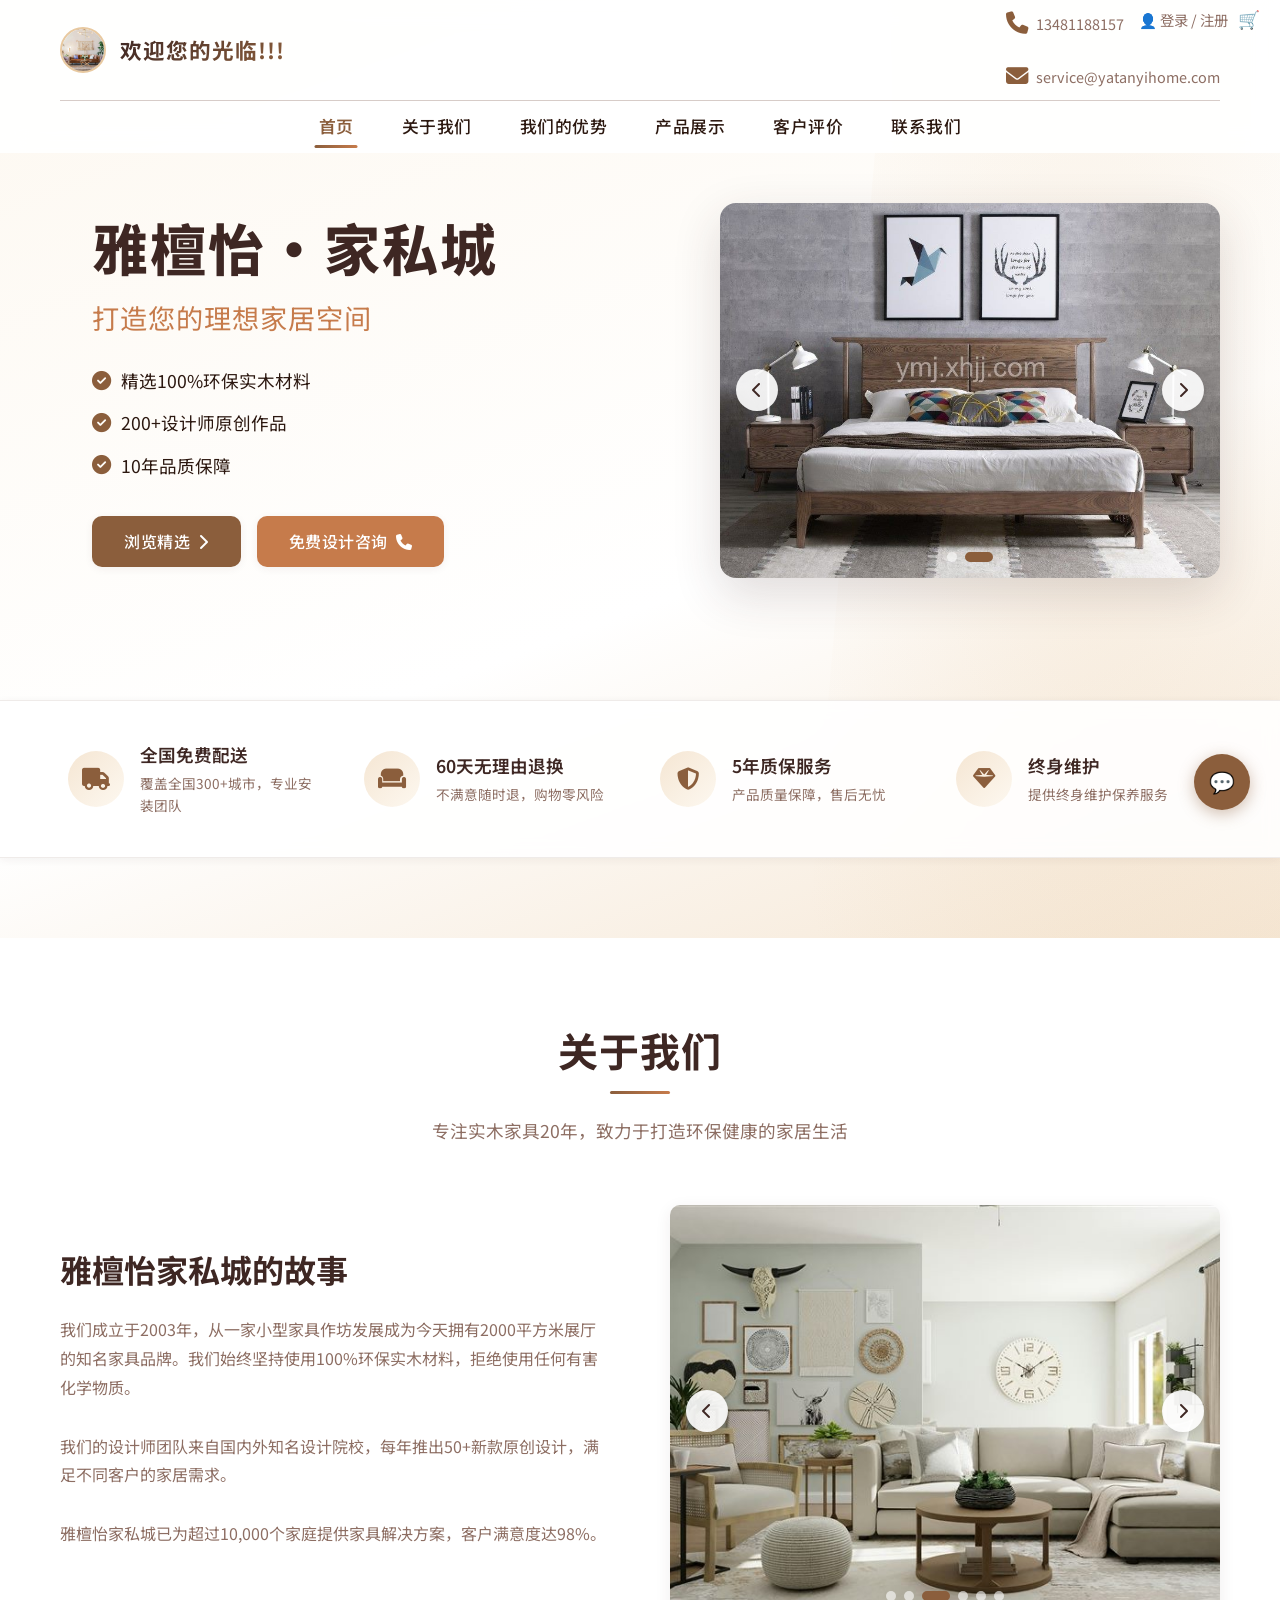
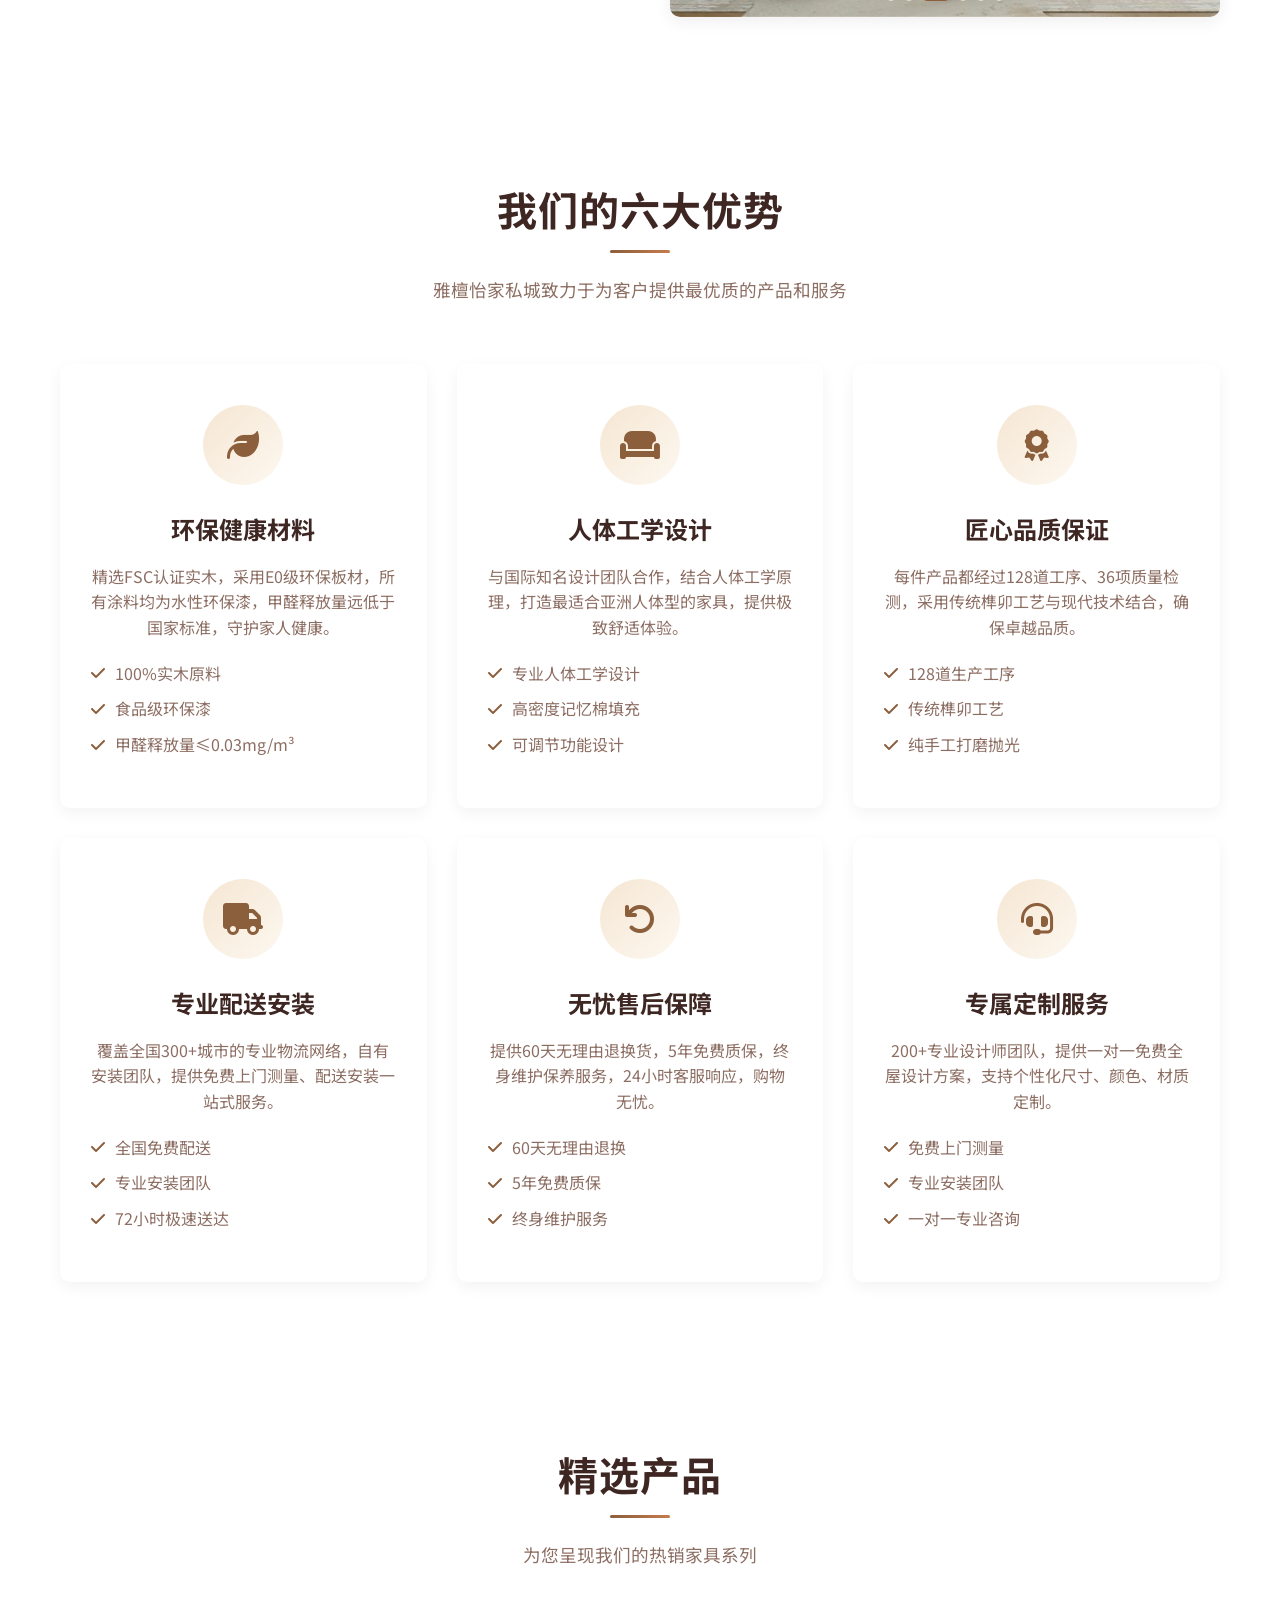
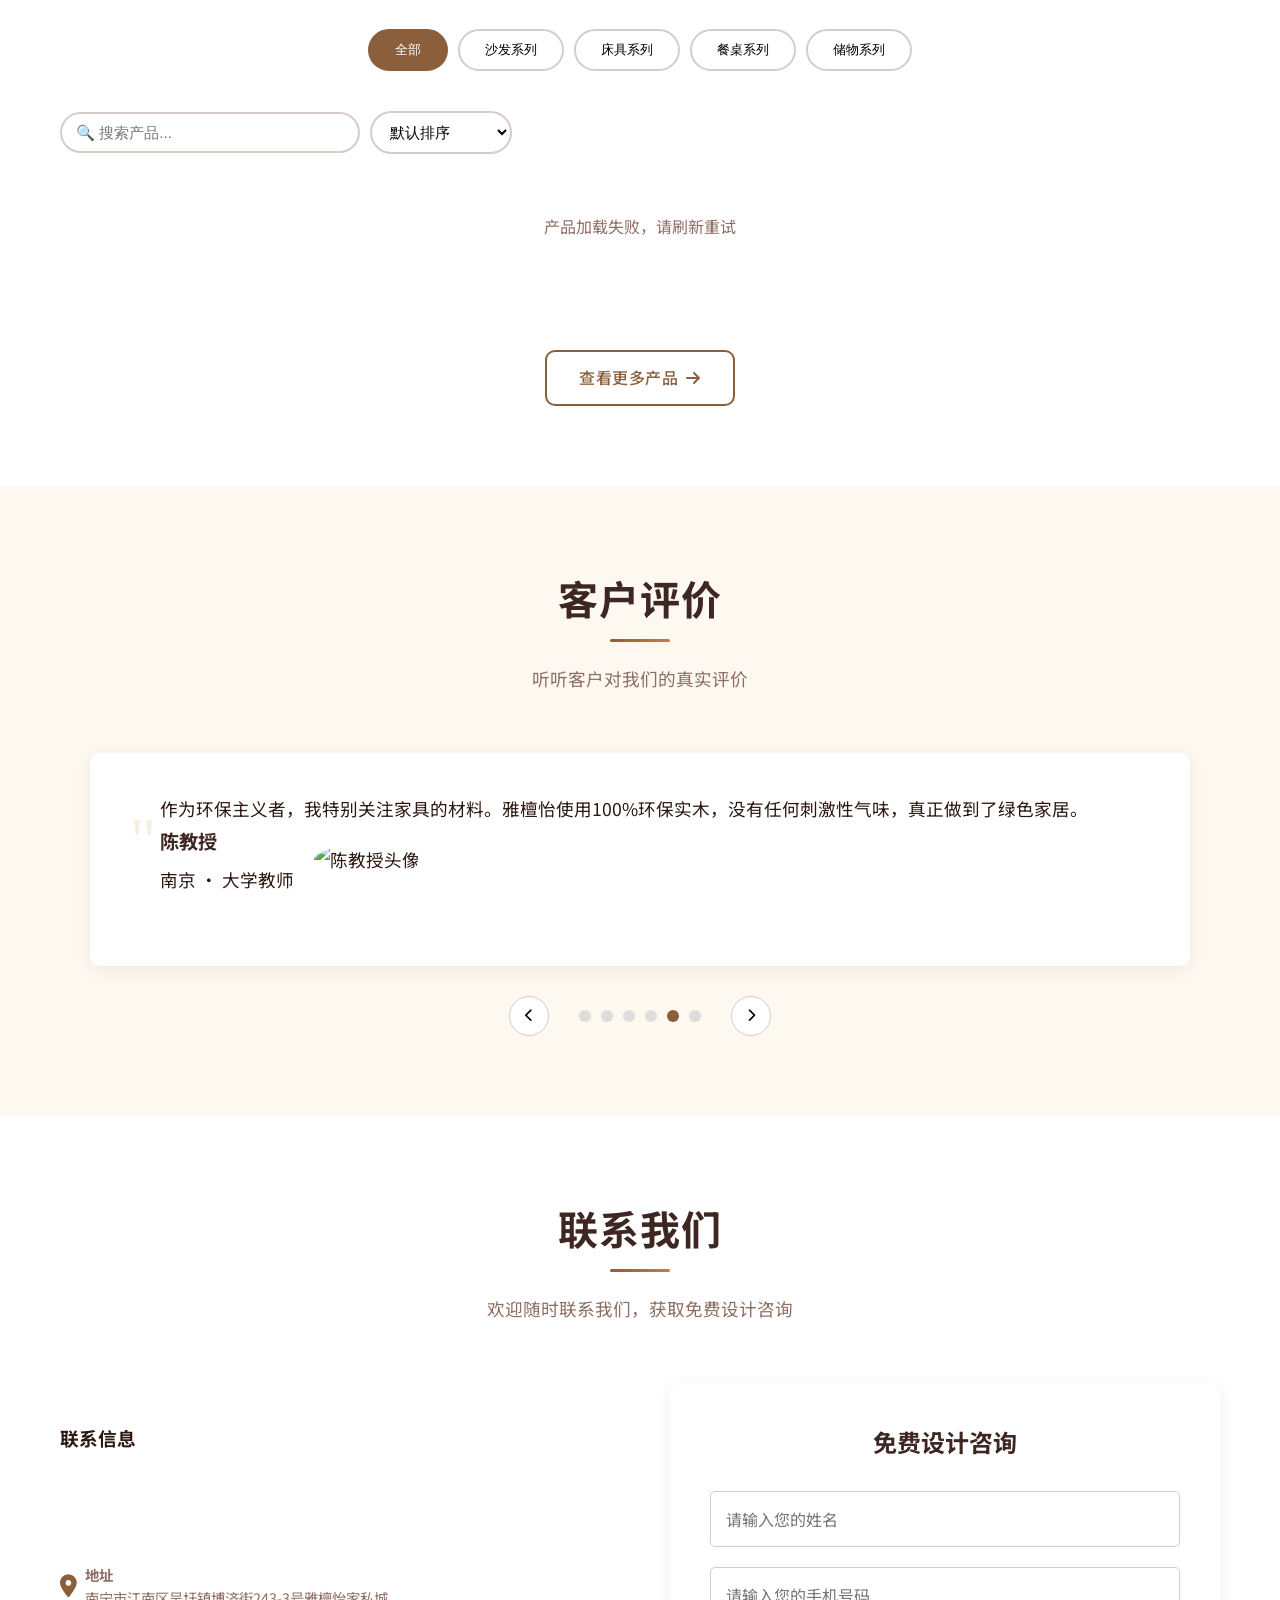
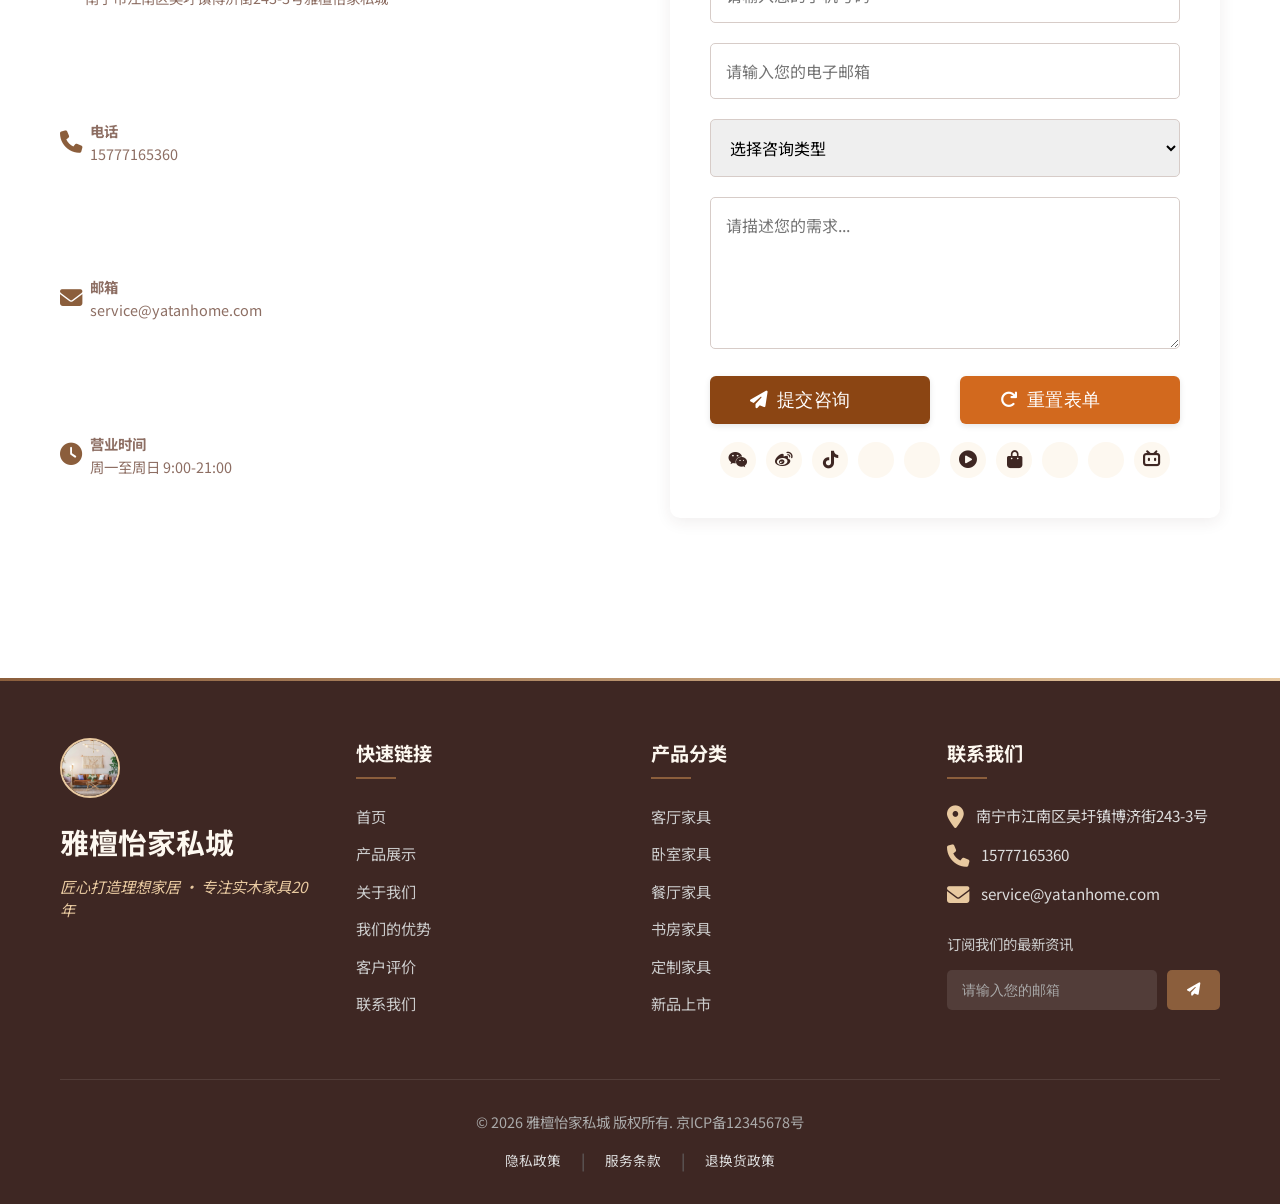
==== commit 53cd4096: "更新缓存版本号至提交 5b0c9b2" ====
--- a/index.html
+++ b/index.html
@@ -35,15 +35,15 @@
     <!-- ★ 性能优化：preload 预加载首屏关键 CSS（基础样式+顶部导航+首屏Hero），
          浏览器在解析到样式表之前就并行下载，缩短首屏渲染等待；
          注意：preload 的 href 必须与下方 link 完全一致（含版本号）才能复用缓存 -->
-    <link rel="preload" href="CSS.css?v=20260817-707f686" as="style">
-    <link rel="preload" href="header.css?v=20260817-707f686" as="style">
-    <link rel="preload" href="hero.css?v=20260817-707f686" as="style">
-    <link rel="stylesheet" type="text/css" href="CSS.css?v=20260817-707f686">
-    <link rel="stylesheet" type="text/css" href="footer.css?v=20260817-707f686">
-    <link rel="stylesheet" type="text/css" href="media.css?v=20260817-707f686">
-    <link rel="stylesheet" type="text/css" href="hero.css?v=20260817-707f686">
-    <link rel="stylesheet" type="text/css" href="header.css?v=20260817-707f686">
-    <link rel="stylesheet" type="text/css" href="contact-container.css?v=20260817-707f686">
+    <link rel="preload" href="CSS.css?v=20260817-5b0c9b2" as="style">
+    <link rel="preload" href="header.css?v=20260817-5b0c9b2" as="style">
+    <link rel="preload" href="hero.css?v=20260817-5b0c9b2" as="style">
+    <link rel="stylesheet" type="text/css" href="CSS.css?v=20260817-5b0c9b2">
+    <link rel="stylesheet" type="text/css" href="footer.css?v=20260817-5b0c9b2">
+    <link rel="stylesheet" type="text/css" href="media.css?v=20260817-5b0c9b2">
+    <link rel="stylesheet" type="text/css" href="hero.css?v=20260817-5b0c9b2">
+    <link rel="stylesheet" type="text/css" href="header.css?v=20260817-5b0c9b2">
+    <link rel="stylesheet" type="text/css" href="contact-container.css?v=20260817-5b0c9b2">
     <!-- 内部样式表 -->
     <style>
         /* 骨架屏动画（用于图片加载占位） */
@@ -992,7 +992,7 @@
 
 <!-- 在body末尾链接JS；defer 保证 DOM 解析完再执行，不阻塞渲染
      ★ 加版本号破除浏览器缓存：每次修改 JavaScript.js 后递增 v= 数字 -->
-<script src="JavaScript.js?v=20260817-707f686" defer></script>
+<script src="JavaScript.js?v=20260817-5b0c9b2" defer></script>
 
 </body>
 </html>
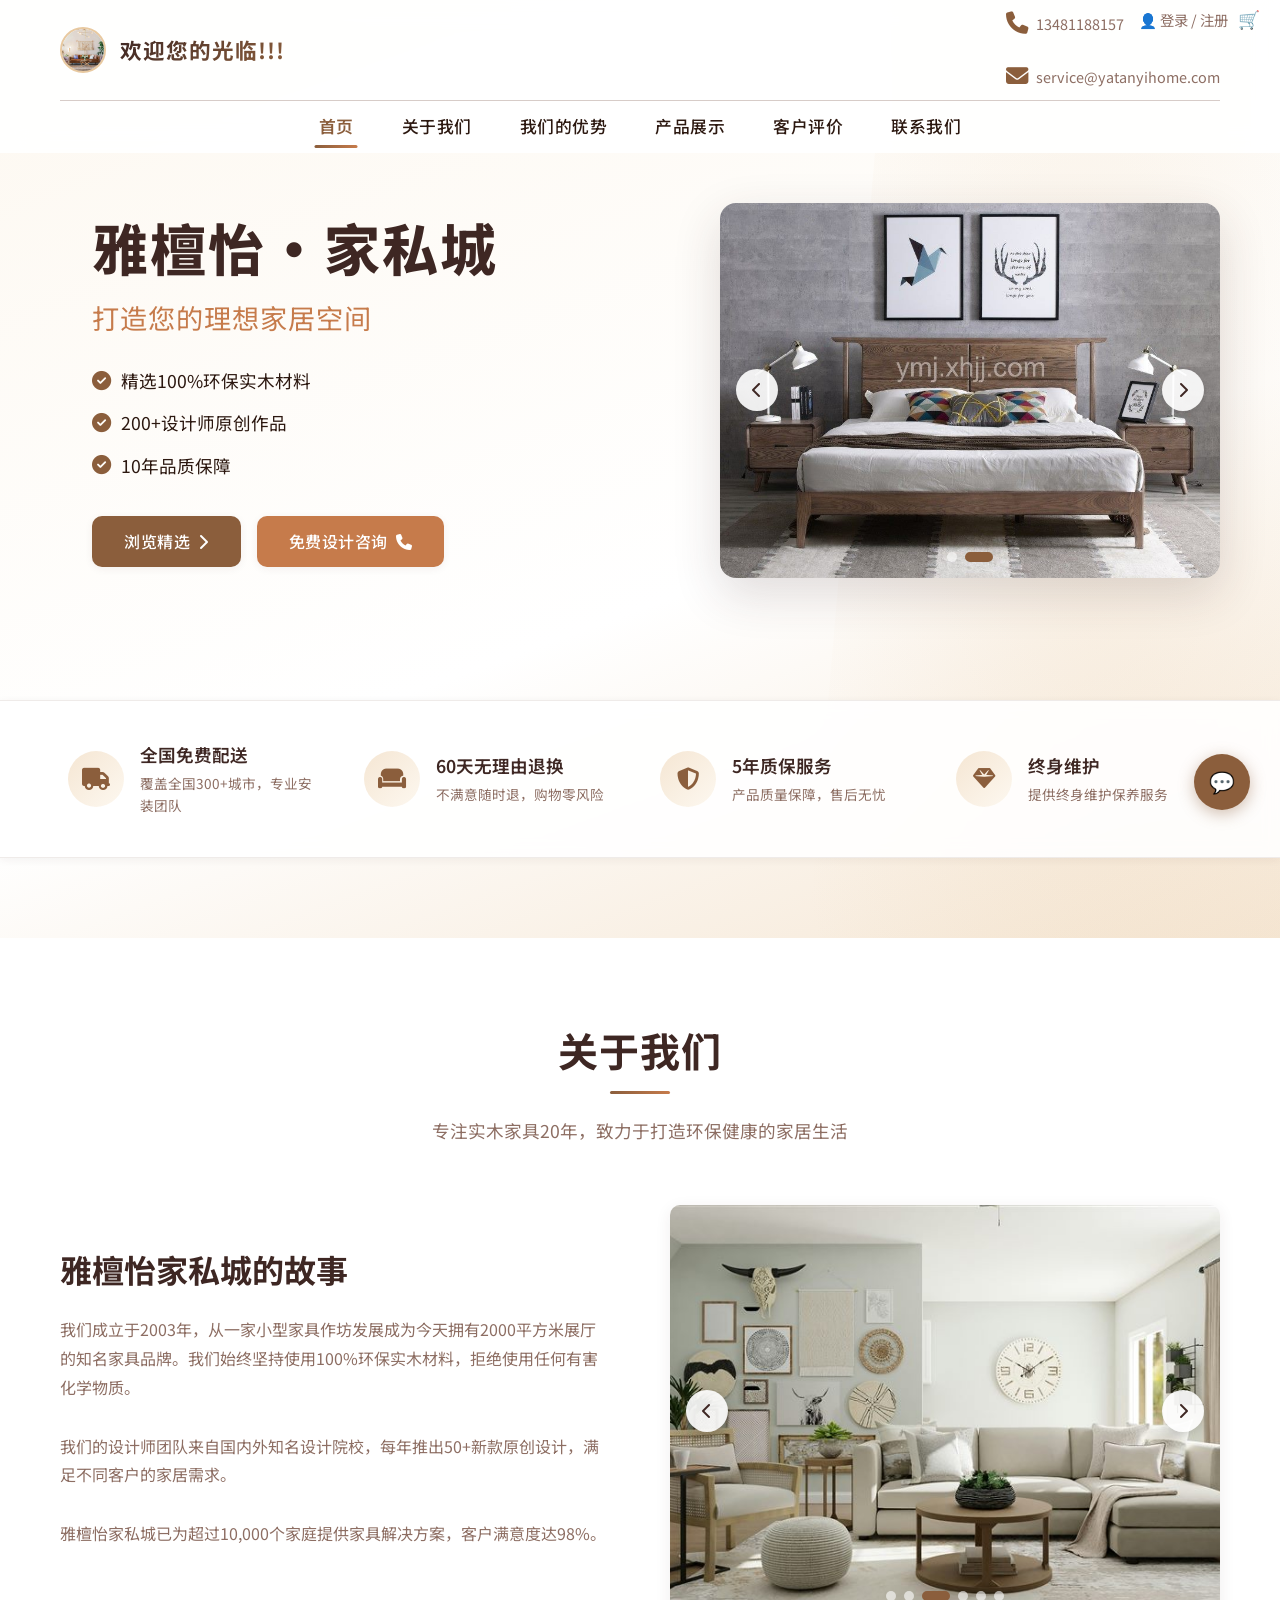
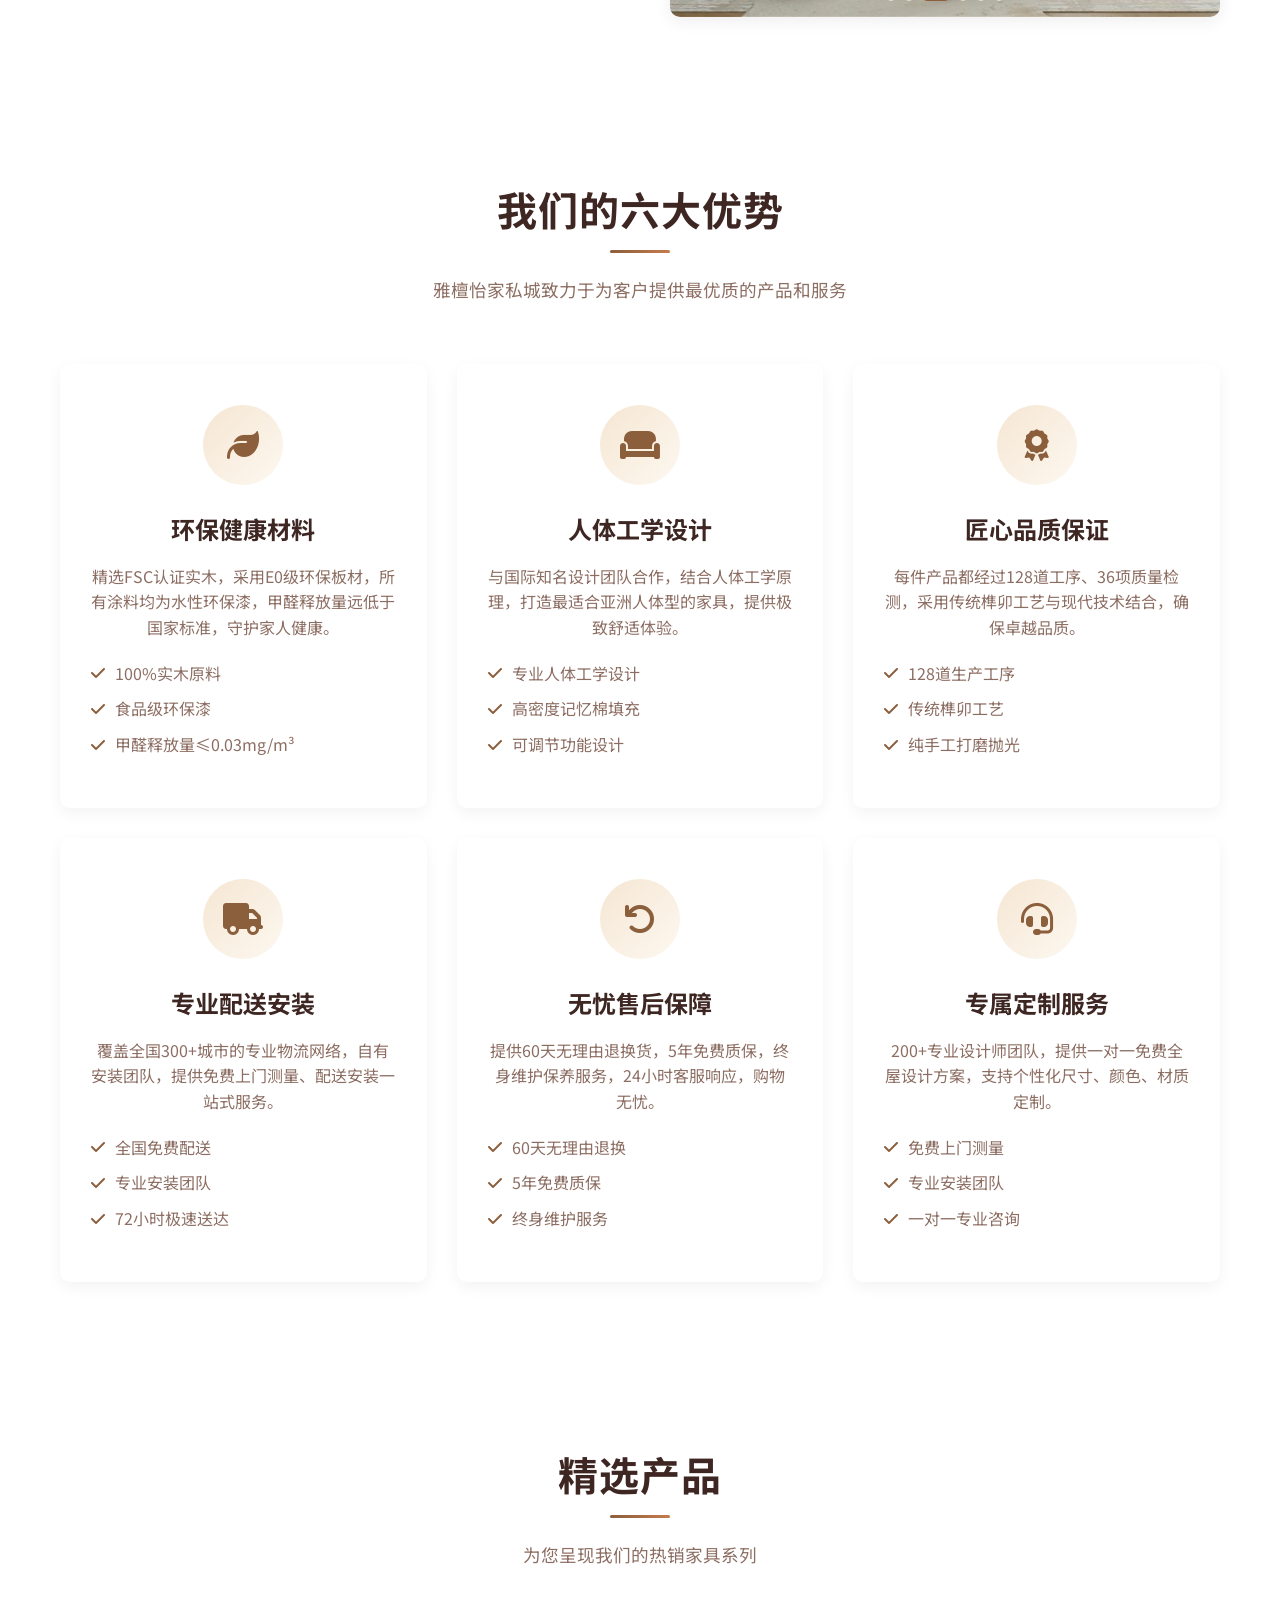
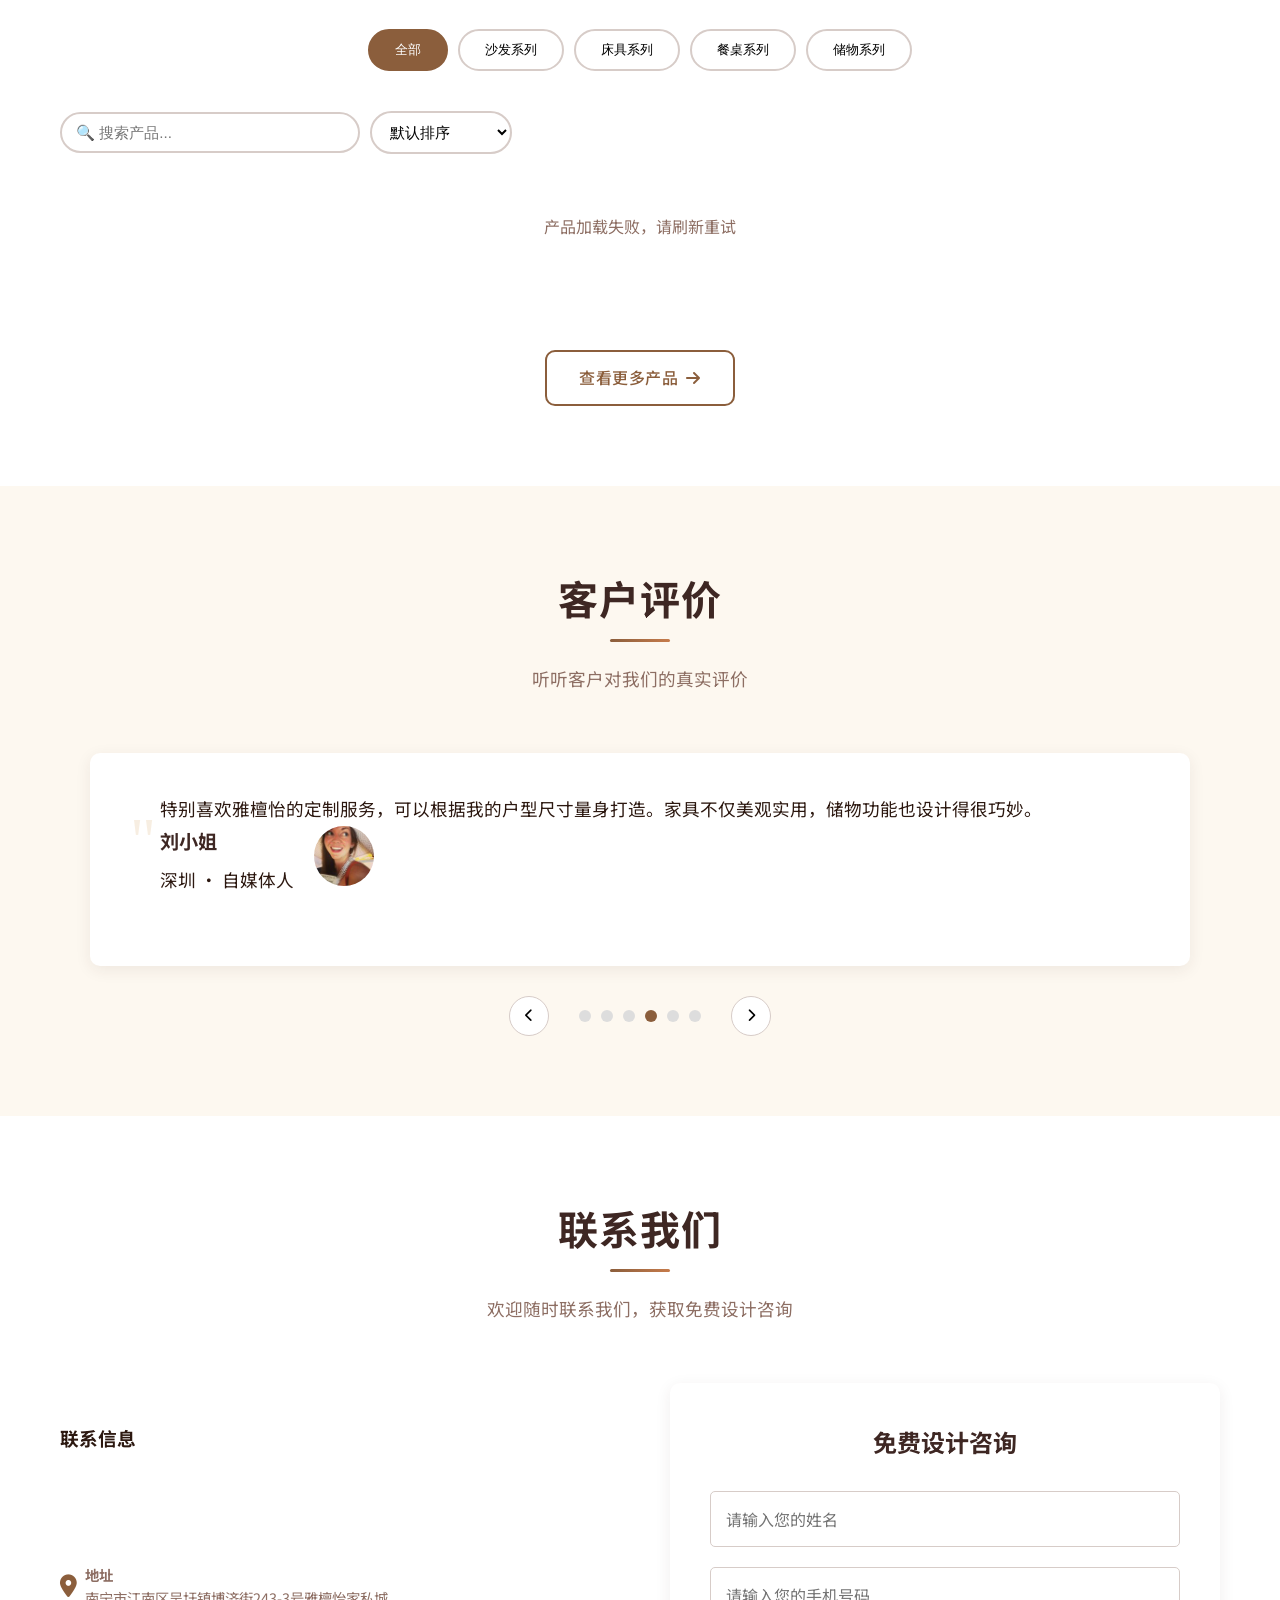
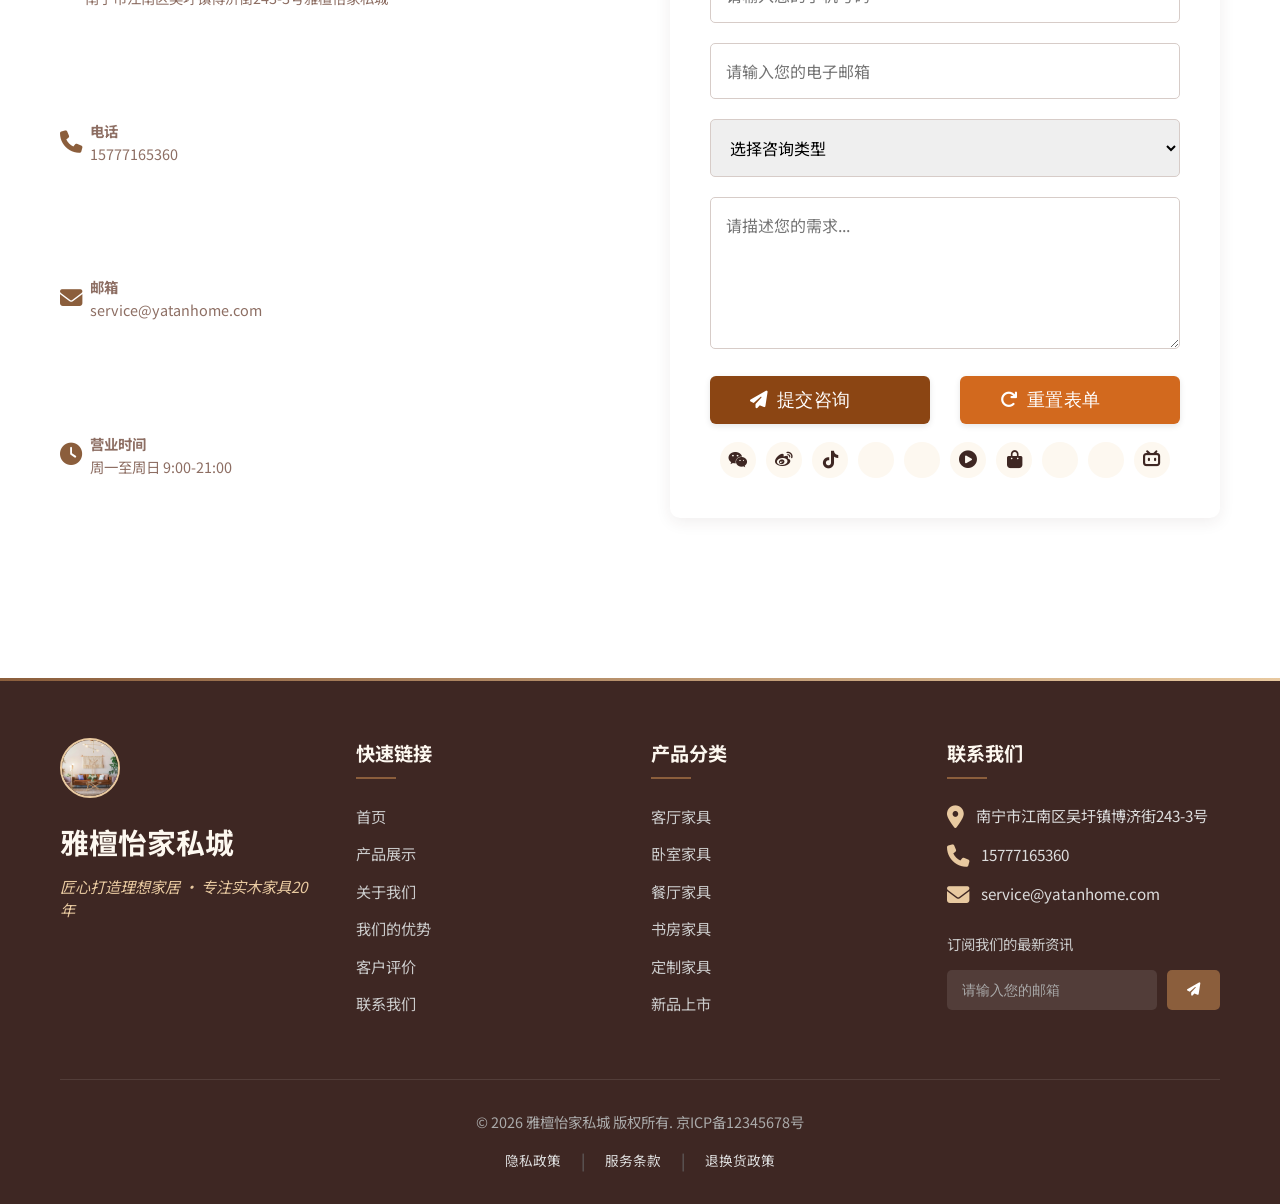
==== commit 410f4c5d: "修复：评价区头像改用本地图片（原 randomuser.me 外链国内无法访问）" ====
--- a/index.html
+++ b/index.html
@@ -509,7 +509,7 @@
                                 <!-- .author-avatar: 作者头像 -->
                                 <div class="author-avatar">
                                     <!-- img: 作者头像图片 -->
-                                    <img src="https://randomuser.me/api/portraits/men/32.jpg" alt="张先生头像">
+                                    <img src="images/avatars/men_32.jpg" alt="张先生头像">
                                 </div>
                         </div>
                 </div>
@@ -527,7 +527,7 @@
                             <span>北京 · 设计师</span>
                         </div>
                         <div class="author-avatar">
-                            <img src="https://randomuser.me/api/portraits/women/45.jpg" alt="王女士头像">
+                            <img src="images/avatars/women_45.jpg" alt="王女士头像">
                         </div>
                     </div>
                 </div>
@@ -545,7 +545,7 @@
                             <span>广州 · 企业高管</span>
                         </div>
                         <div class="author-avatar">
-                            <img src="https://randomuser.me/api/portraits/men/67.jpg" alt="李先生头像">
+                            <img src="images/avatars/men_67.jpg" alt="李先生头像">
                         </div>
                     </div>
                 </div>
@@ -563,7 +563,7 @@
                             <span>深圳 · 自媒体人</span>
                         </div>
                         <div class="author-avatar">
-                            <img src="https://randomuser.me/api/portraits/women/28.jpg" alt="刘小姐头像">
+                            <img src="images/avatars/women_28.jpg" alt="刘小姐头像">
                         </div>
                     </div>
                 </div>
@@ -581,7 +581,7 @@
                             <span>南京 · 大学教师</span>
                         </div>
                         <div class="author-avatar">
-                            <img src="https://randomuser.me/api/portraits/men/53.jpg" alt="陈教授头像">
+                            <img src="images/avatars/men_53.jpg" alt="陈教授头像">
                         </div>
                     </div>
                 </div>
@@ -599,7 +599,7 @@
                             <span>杭州 · 家庭主妇</span>
                         </div>
                         <div class="author-avatar">
-                            <img src="https://randomuser.me/api/portraits/women/62.jpg" alt="赵女士头像">
+                            <img src="images/avatars/women_62.jpg" alt="赵女士头像">
                         </div>
                     </div>
                 </div>
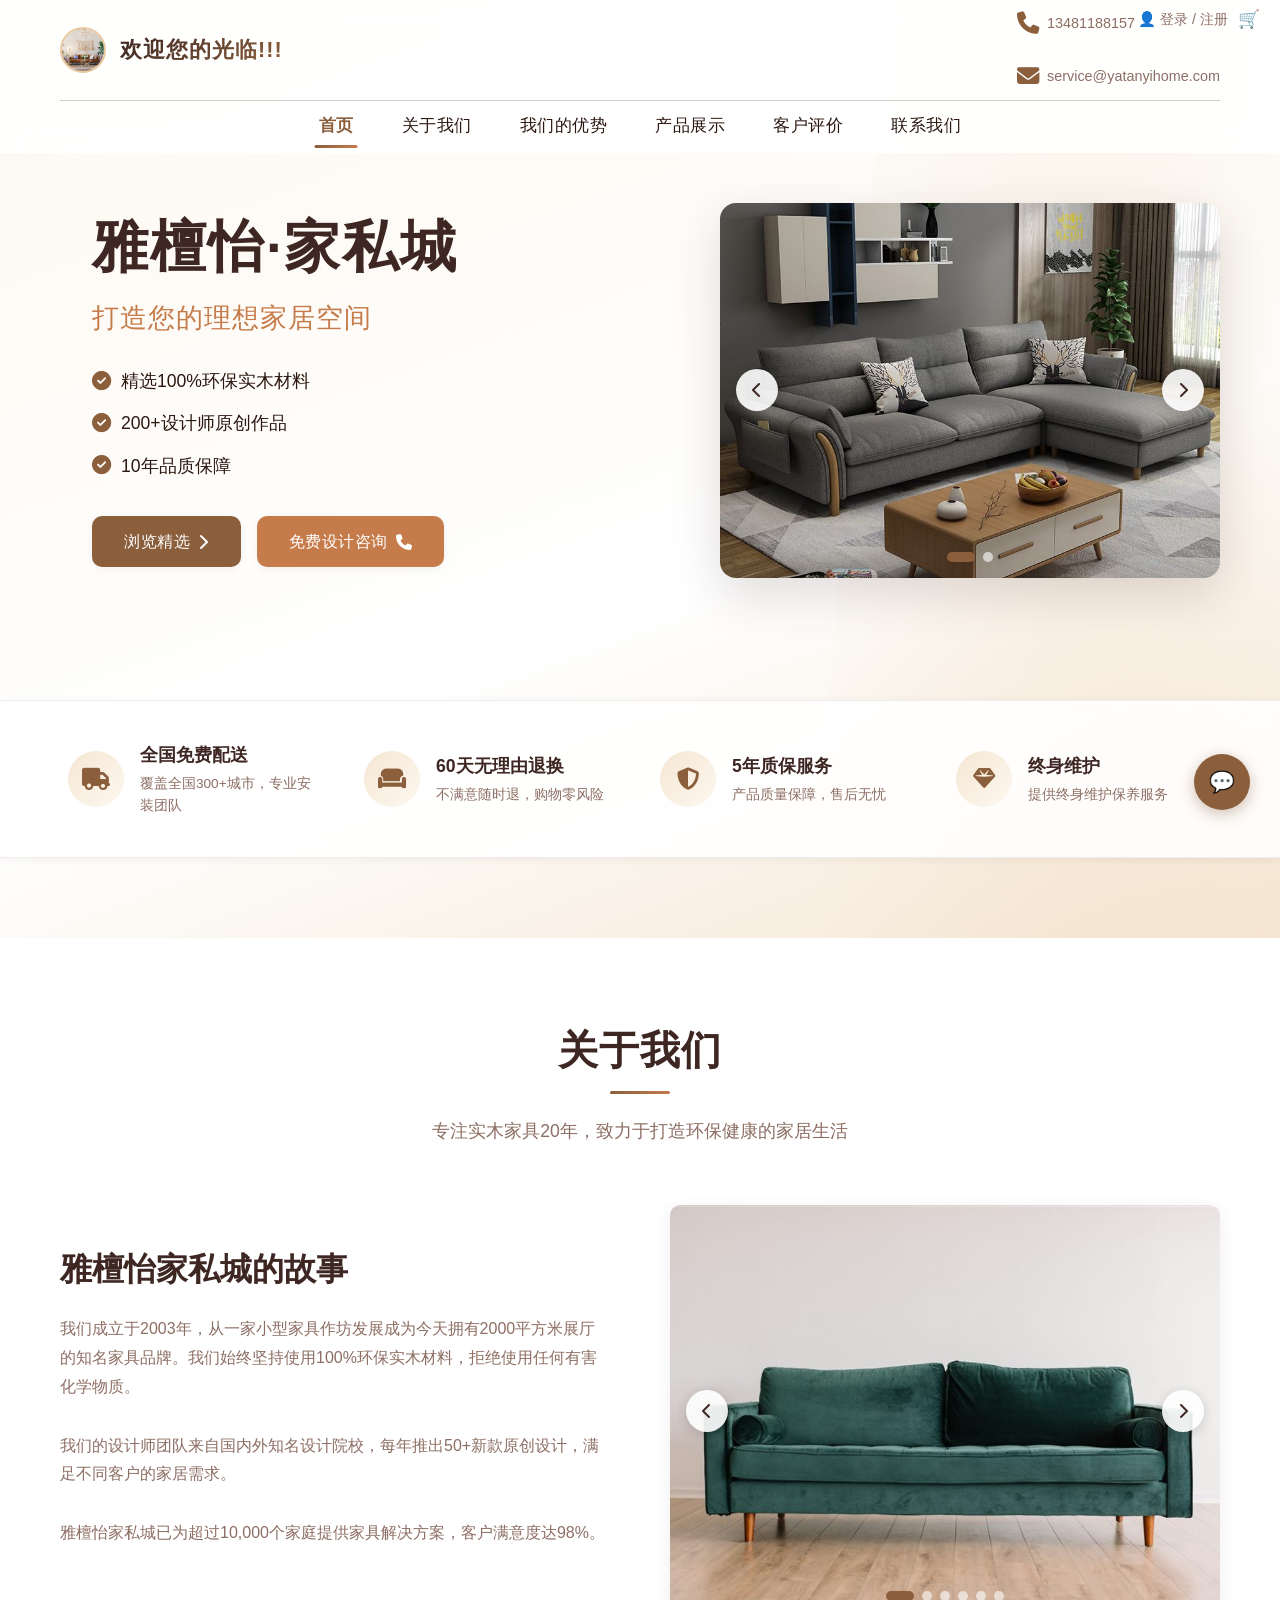
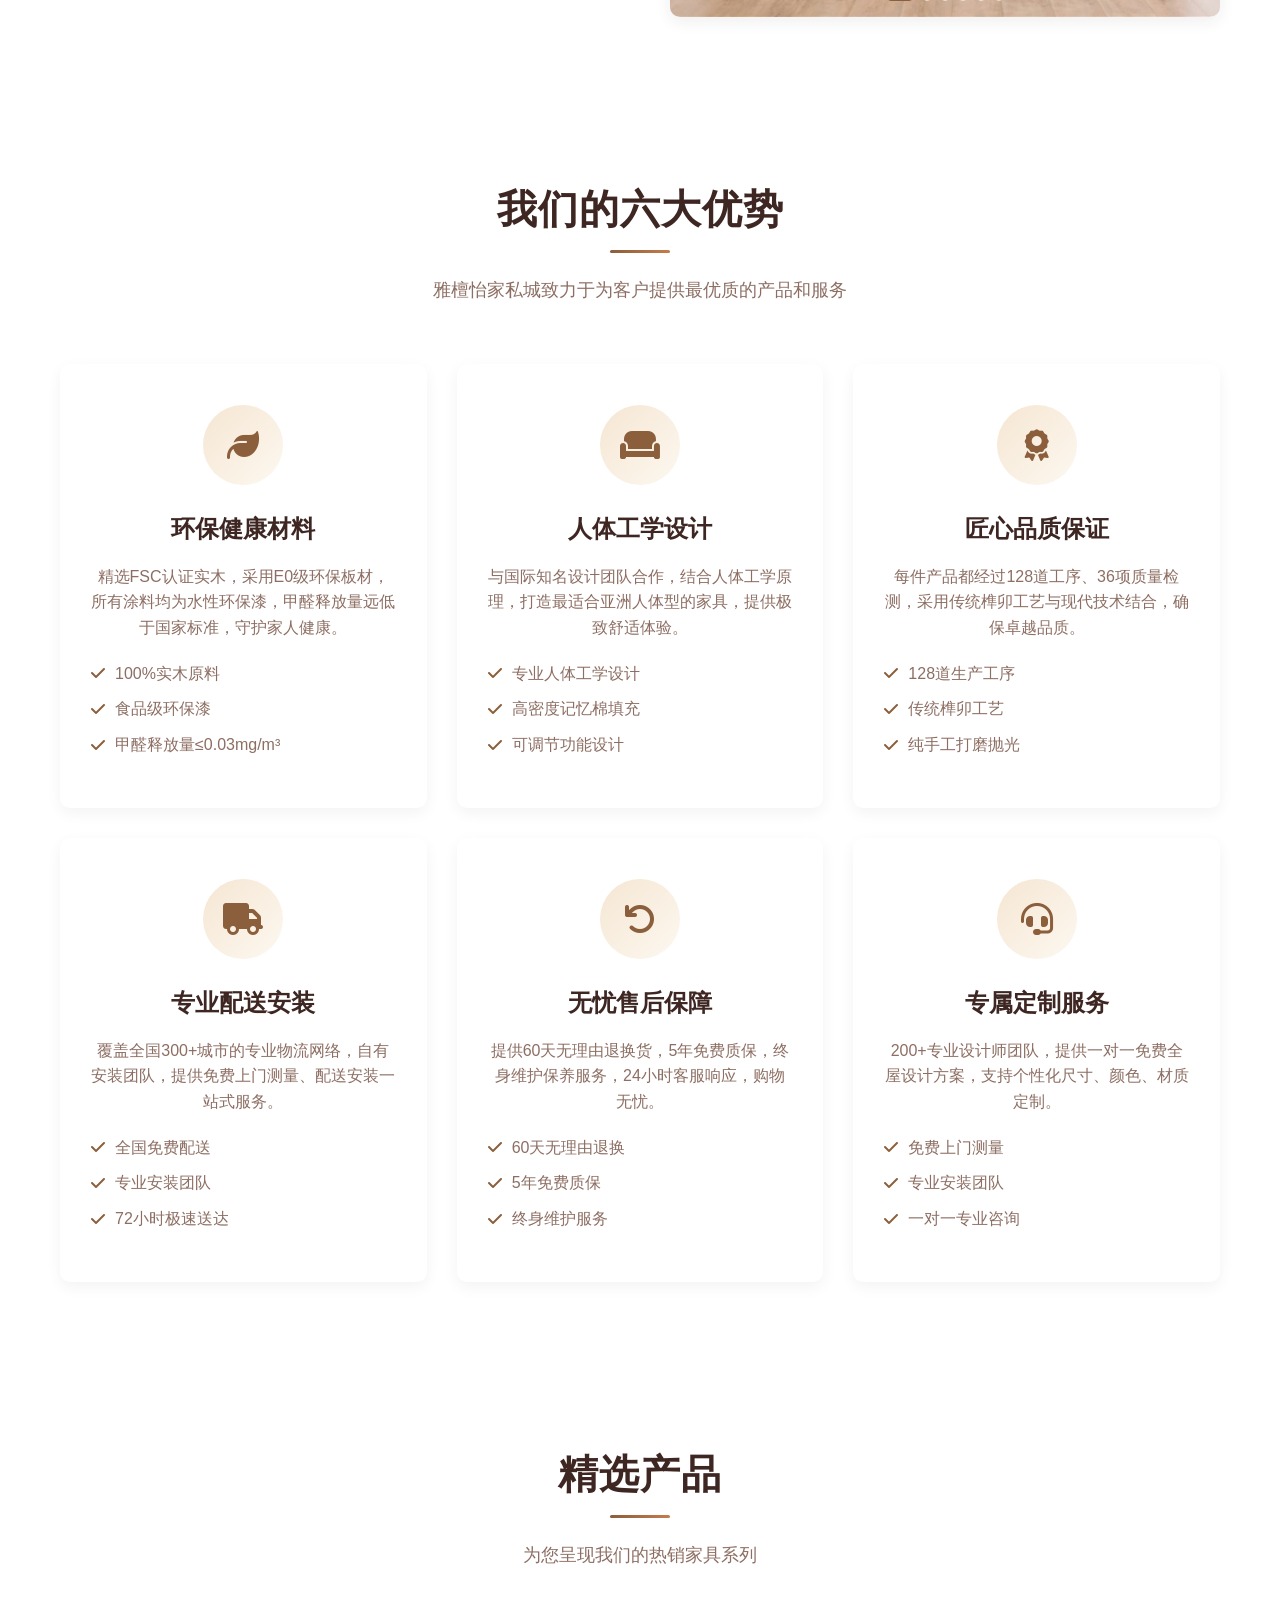
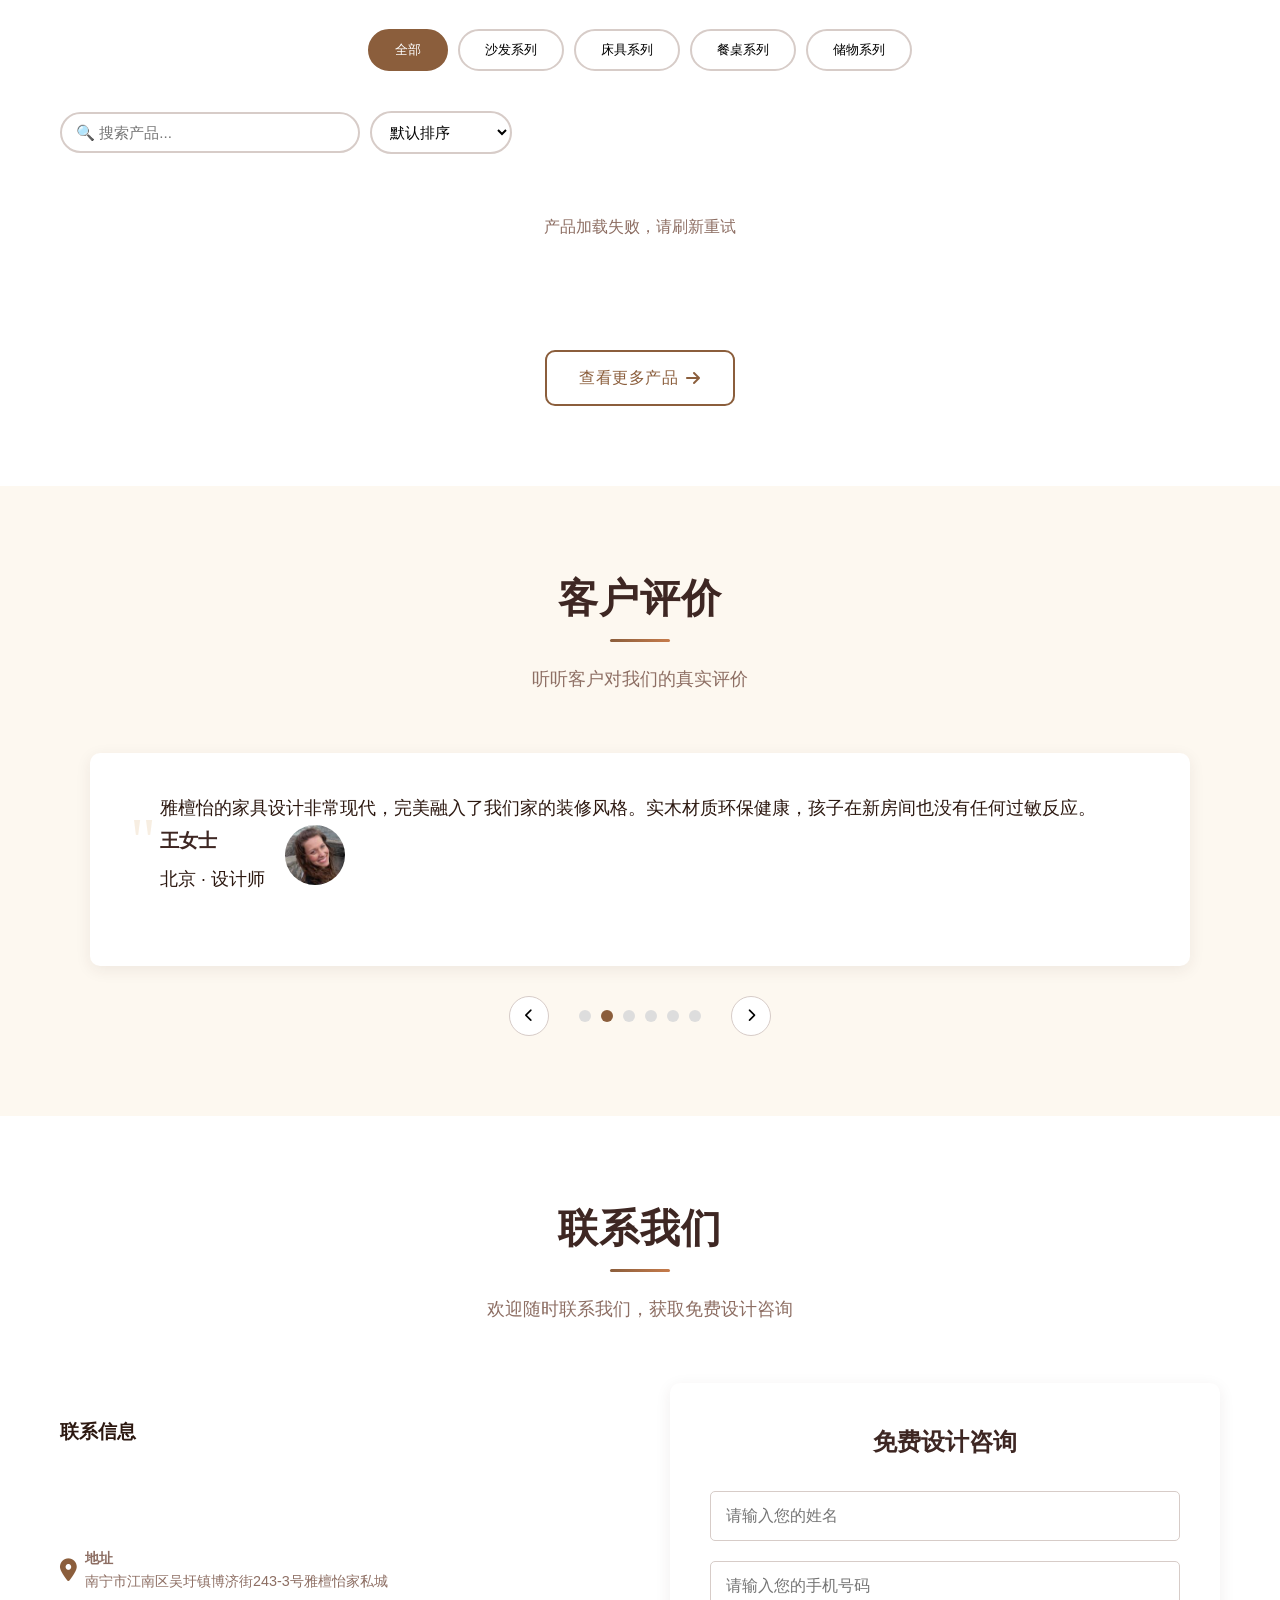
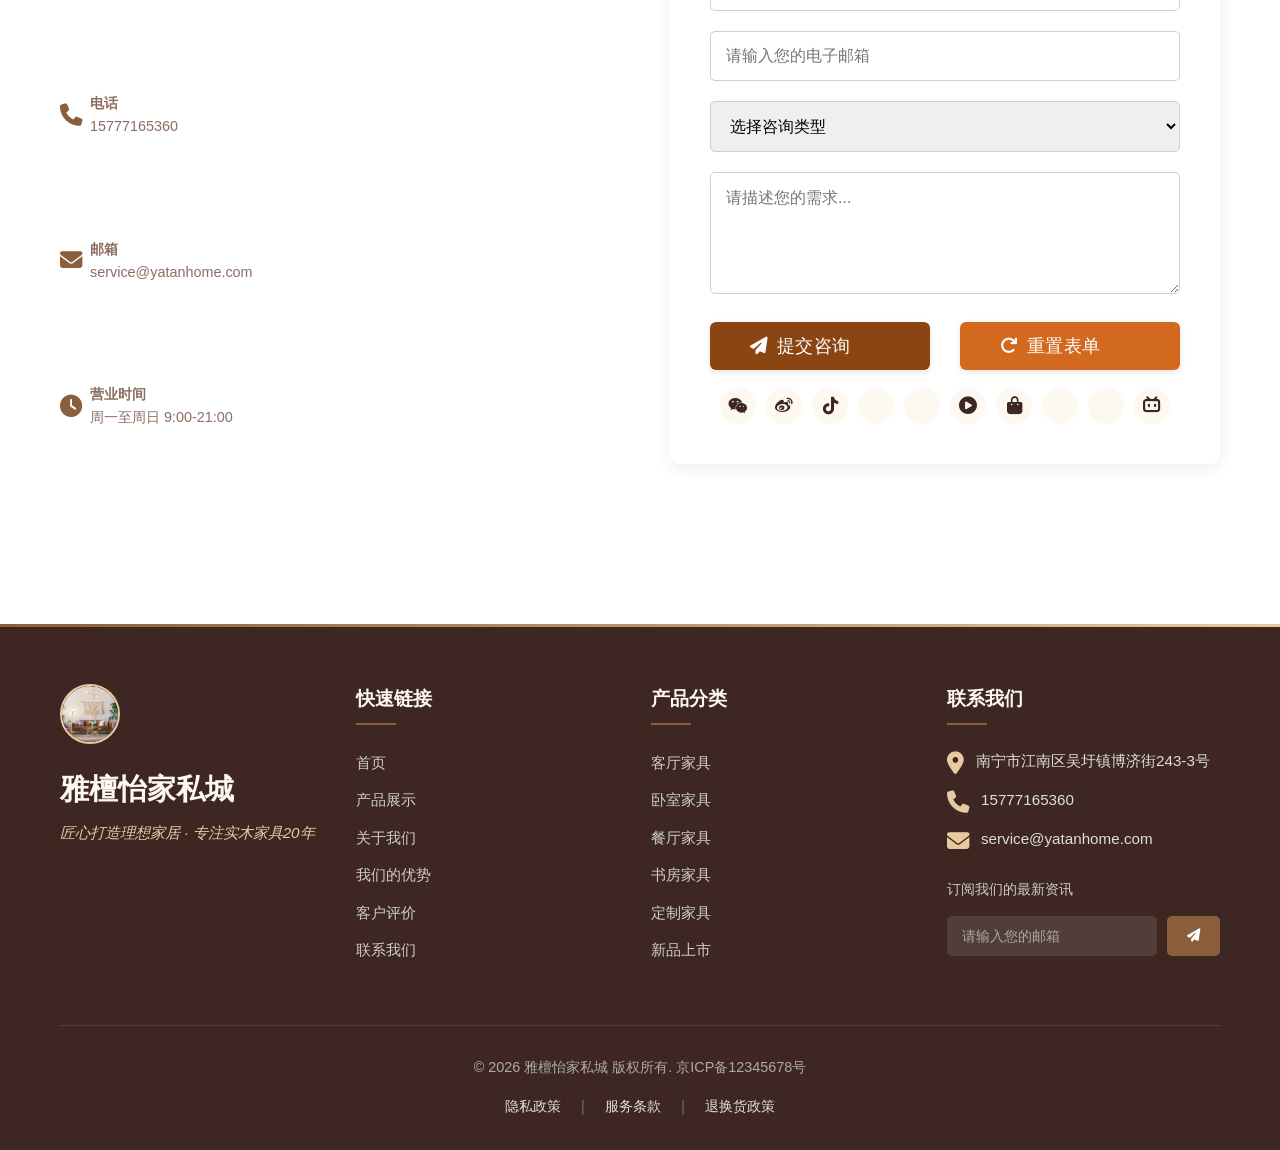
==== commit 24616f23: "修复：移除被墙的Google字体与ui-avatars外链，改用系统字体/本地SVG头像" ====
--- a/index.html
+++ b/index.html
@@ -23,12 +23,7 @@
     
     <!-- ★ 性能：提前建立 CDN / 字体连接，缩短首屏阻塞 -->
     <link rel="preconnect" href="https://cdnjs.cloudflare.com" crossorigin>
-    <link rel="preconnect" href="https://fonts.googleapis.com">
-    <link rel="preconnect" href="https://fonts.gstatic.com" crossorigin>
-
-
-    <!-- 引入Google字体：Noto Sans SC（思源黑体） -->
-    <link href="https://fonts.googleapis.com/css2?family=Noto+Sans+SC:wght@300;400;500;700&display=swap" rel="stylesheet">
+    <!-- ★ 移除 Google Fonts：该域名国内无法访问会卡白屏；改用系统字体（微软雅黑/苹方） -->
     <link rel="stylesheet" type="text/css" href="https://at.alicdn.com/t/c/font_5150881_fp4ydmfubz7.css">
 
     <!-- 引入自定义CSS文件（?v= 版本号破除浏览器旧缓存，保证样式更新即时生效） -->
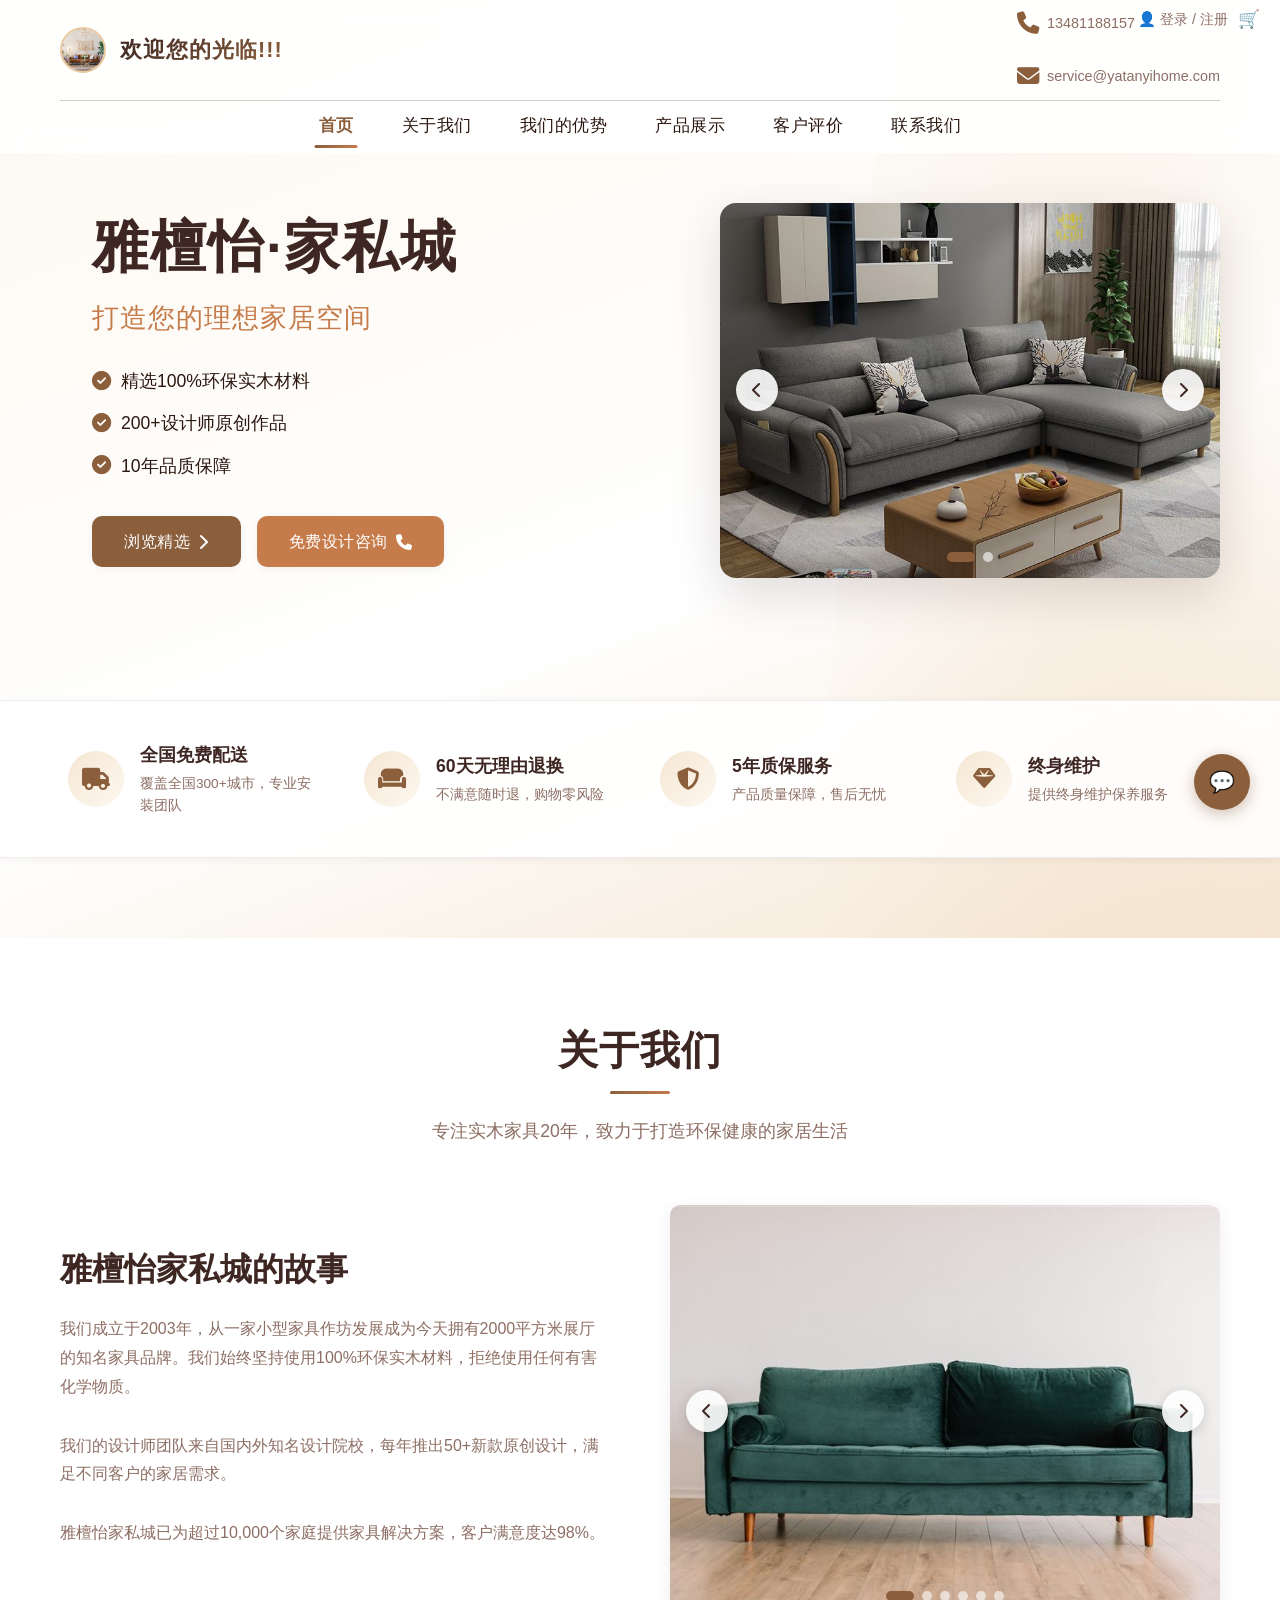
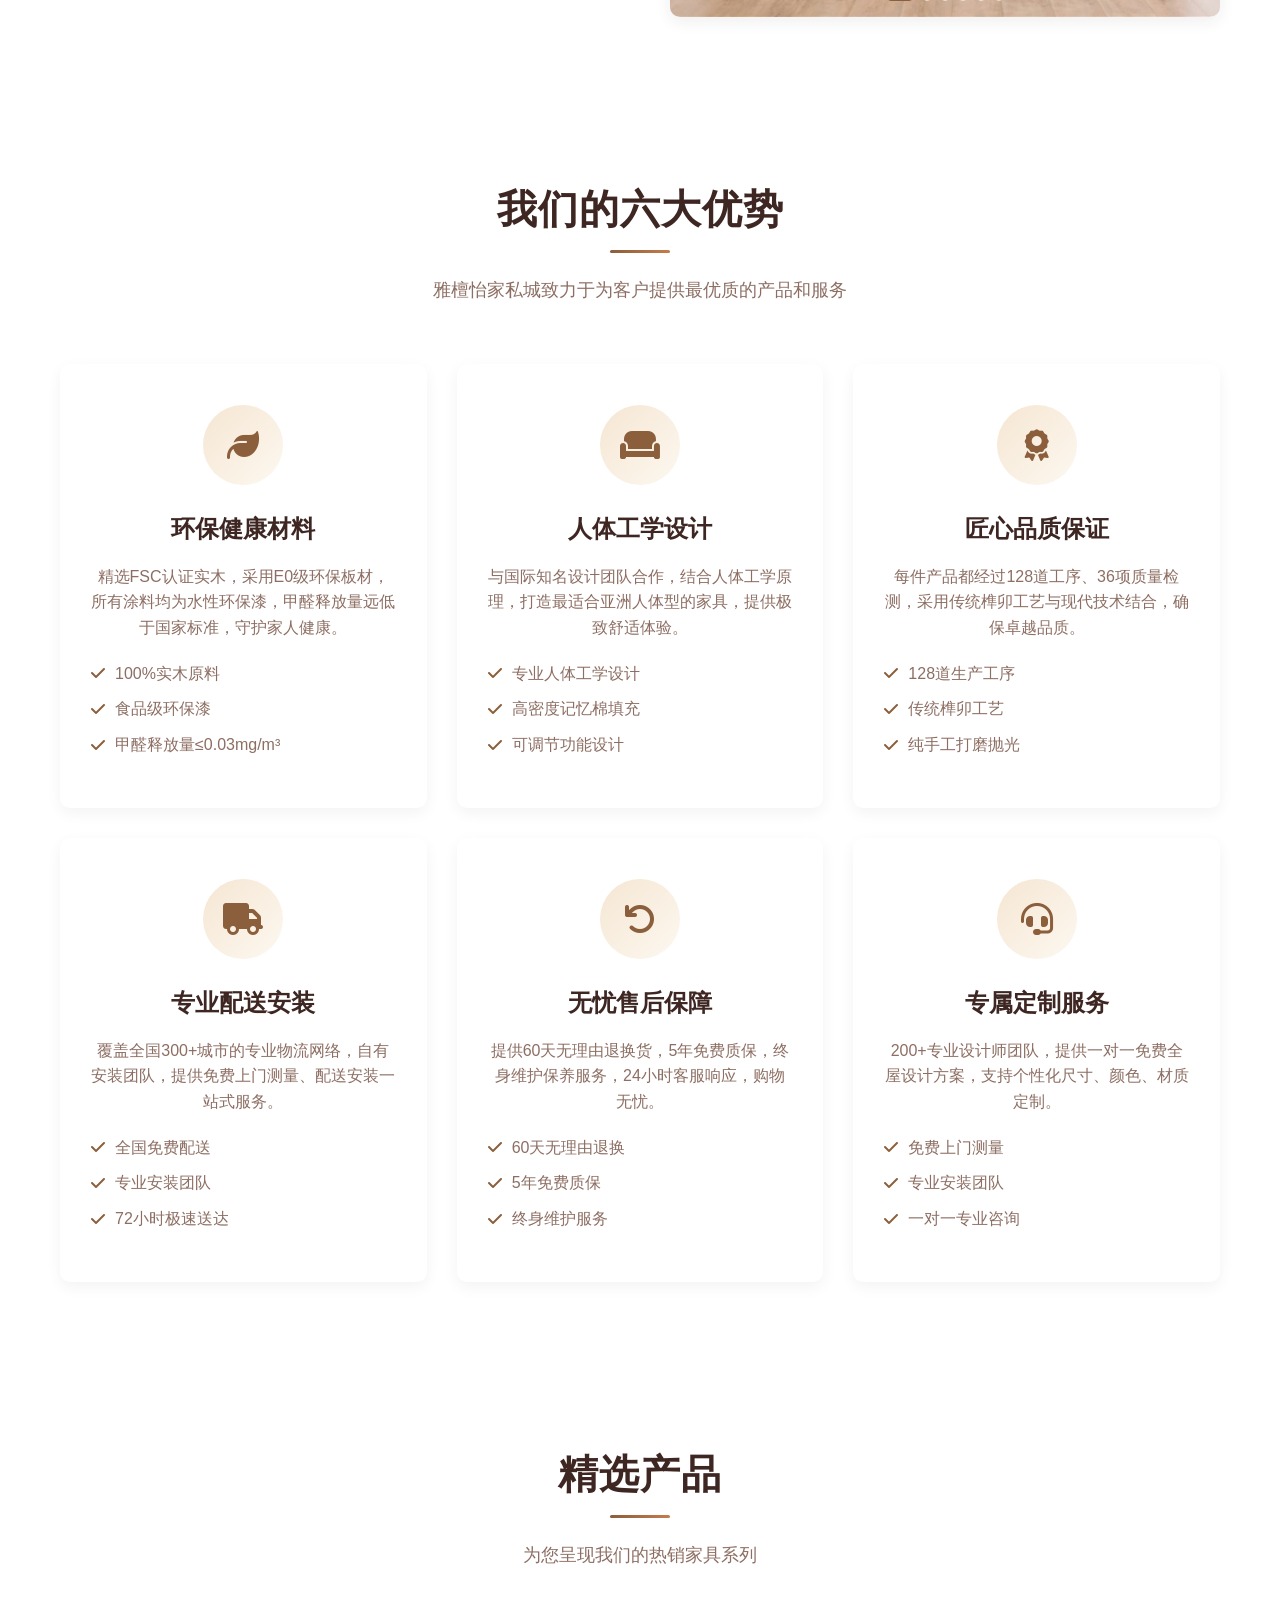
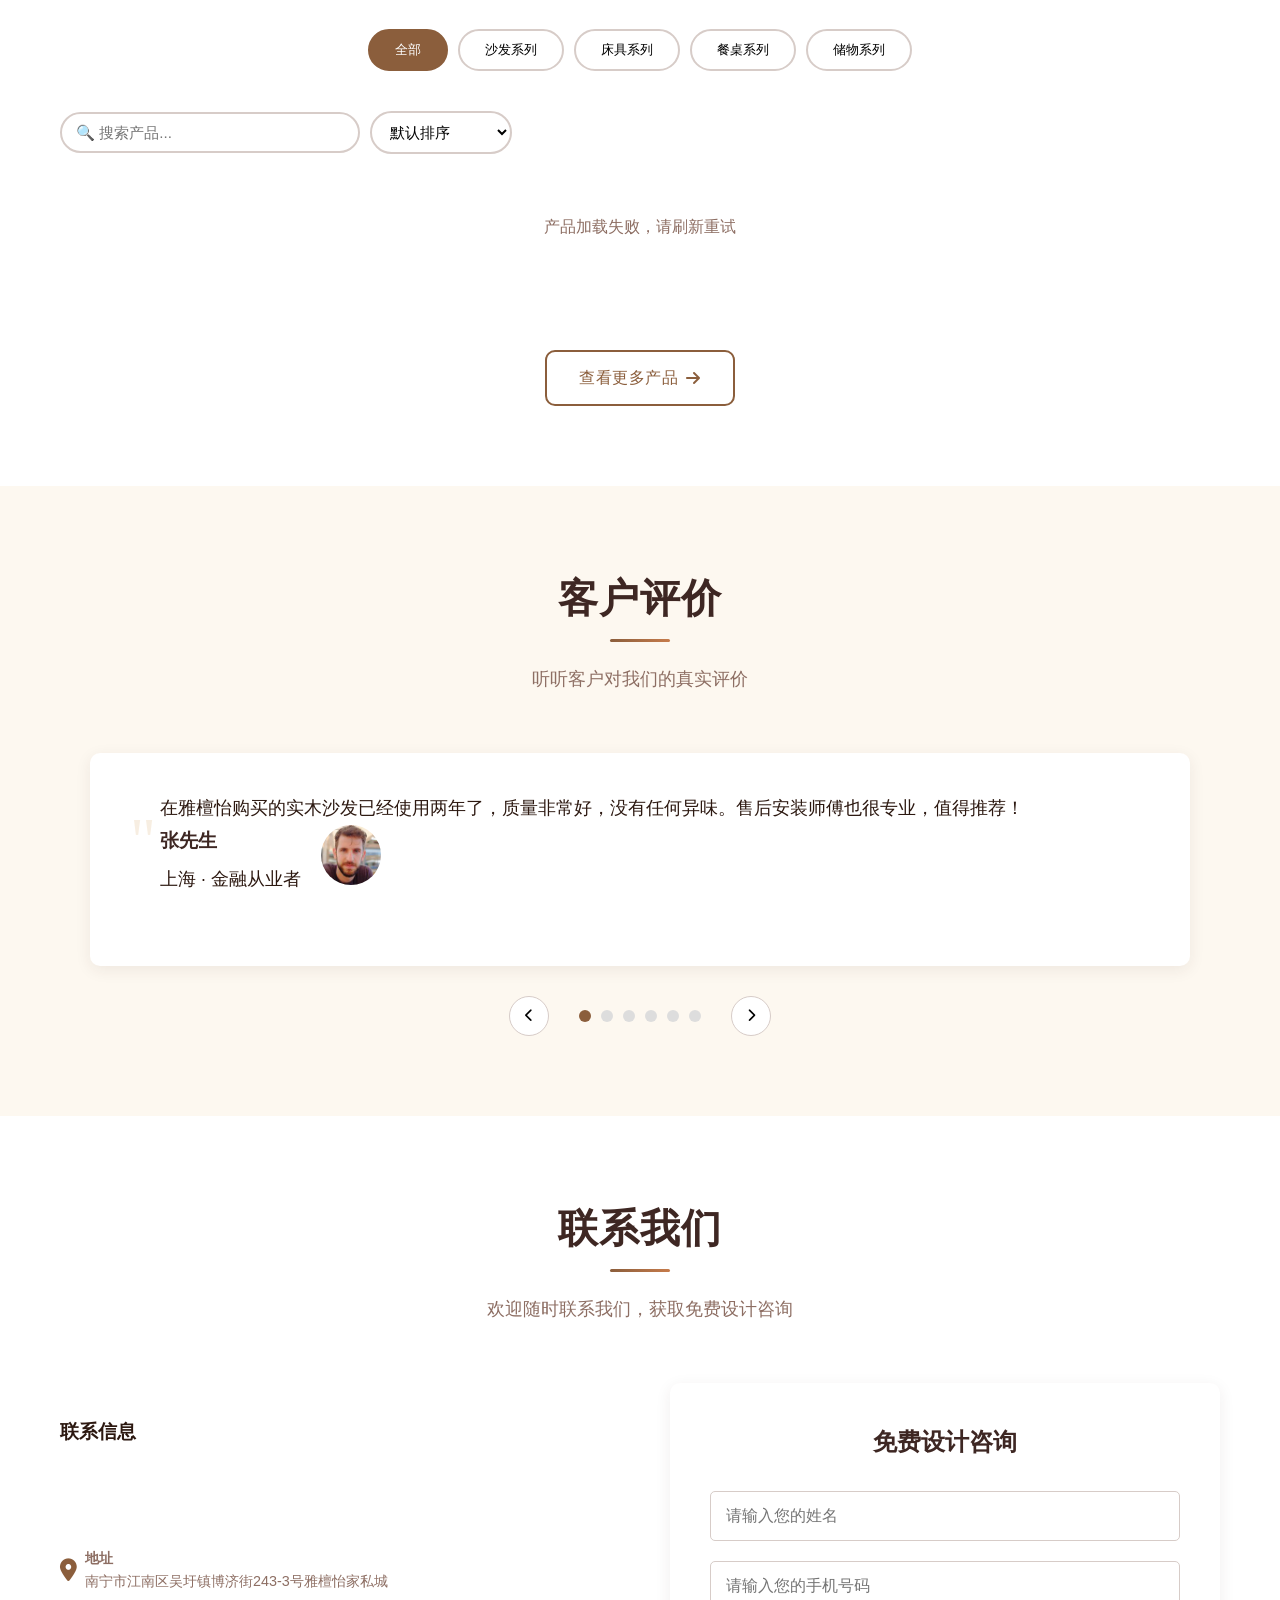
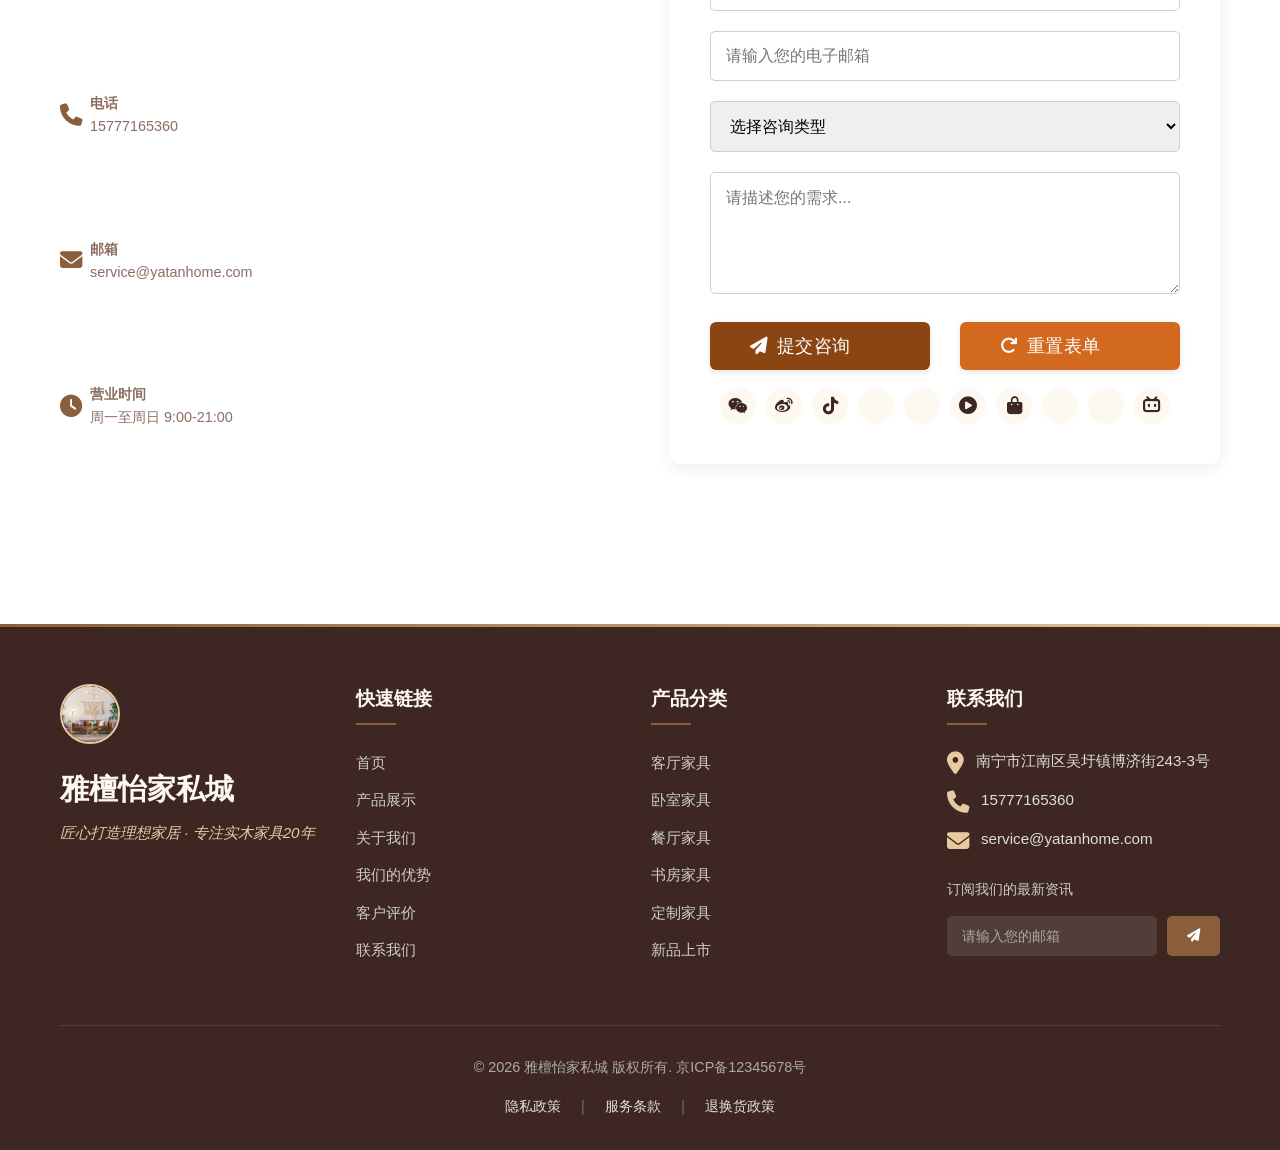
==== commit aac5b1a7: "更新缓存版本号至提交 8a0c804" ====
--- a/index.html
+++ b/index.html
@@ -30,15 +30,15 @@
     <!-- ★ 性能优化：preload 预加载首屏关键 CSS（基础样式+顶部导航+首屏Hero），
          浏览器在解析到样式表之前就并行下载，缩短首屏渲染等待；
          注意：preload 的 href 必须与下方 link 完全一致（含版本号）才能复用缓存 -->
-    <link rel="preload" href="CSS.css?v=20260817-5b0c9b2" as="style">
-    <link rel="preload" href="header.css?v=20260817-5b0c9b2" as="style">
-    <link rel="preload" href="hero.css?v=20260817-5b0c9b2" as="style">
-    <link rel="stylesheet" type="text/css" href="CSS.css?v=20260817-5b0c9b2">
-    <link rel="stylesheet" type="text/css" href="footer.css?v=20260817-5b0c9b2">
-    <link rel="stylesheet" type="text/css" href="media.css?v=20260817-5b0c9b2">
-    <link rel="stylesheet" type="text/css" href="hero.css?v=20260817-5b0c9b2">
-    <link rel="stylesheet" type="text/css" href="header.css?v=20260817-5b0c9b2">
-    <link rel="stylesheet" type="text/css" href="contact-container.css?v=20260817-5b0c9b2">
+    <link rel="preload" href="CSS.css?v=20260817-8a0c804" as="style">
+    <link rel="preload" href="header.css?v=20260817-8a0c804" as="style">
+    <link rel="preload" href="hero.css?v=20260817-8a0c804" as="style">
+    <link rel="stylesheet" type="text/css" href="CSS.css?v=20260817-8a0c804">
+    <link rel="stylesheet" type="text/css" href="footer.css?v=20260817-8a0c804">
+    <link rel="stylesheet" type="text/css" href="media.css?v=20260817-8a0c804">
+    <link rel="stylesheet" type="text/css" href="hero.css?v=20260817-8a0c804">
+    <link rel="stylesheet" type="text/css" href="header.css?v=20260817-8a0c804">
+    <link rel="stylesheet" type="text/css" href="contact-container.css?v=20260817-8a0c804">
     <!-- 内部样式表 -->
     <style>
         /* 骨架屏动画（用于图片加载占位） */
@@ -987,7 +987,7 @@
 
 <!-- 在body末尾链接JS；defer 保证 DOM 解析完再执行，不阻塞渲染
      ★ 加版本号破除浏览器缓存：每次修改 JavaScript.js 后递增 v= 数字 -->
-<script src="JavaScript.js?v=20260817-5b0c9b2" defer></script>
+<script src="JavaScript.js?v=20260817-8a0c804" defer></script>
 
 </body>
 </html>
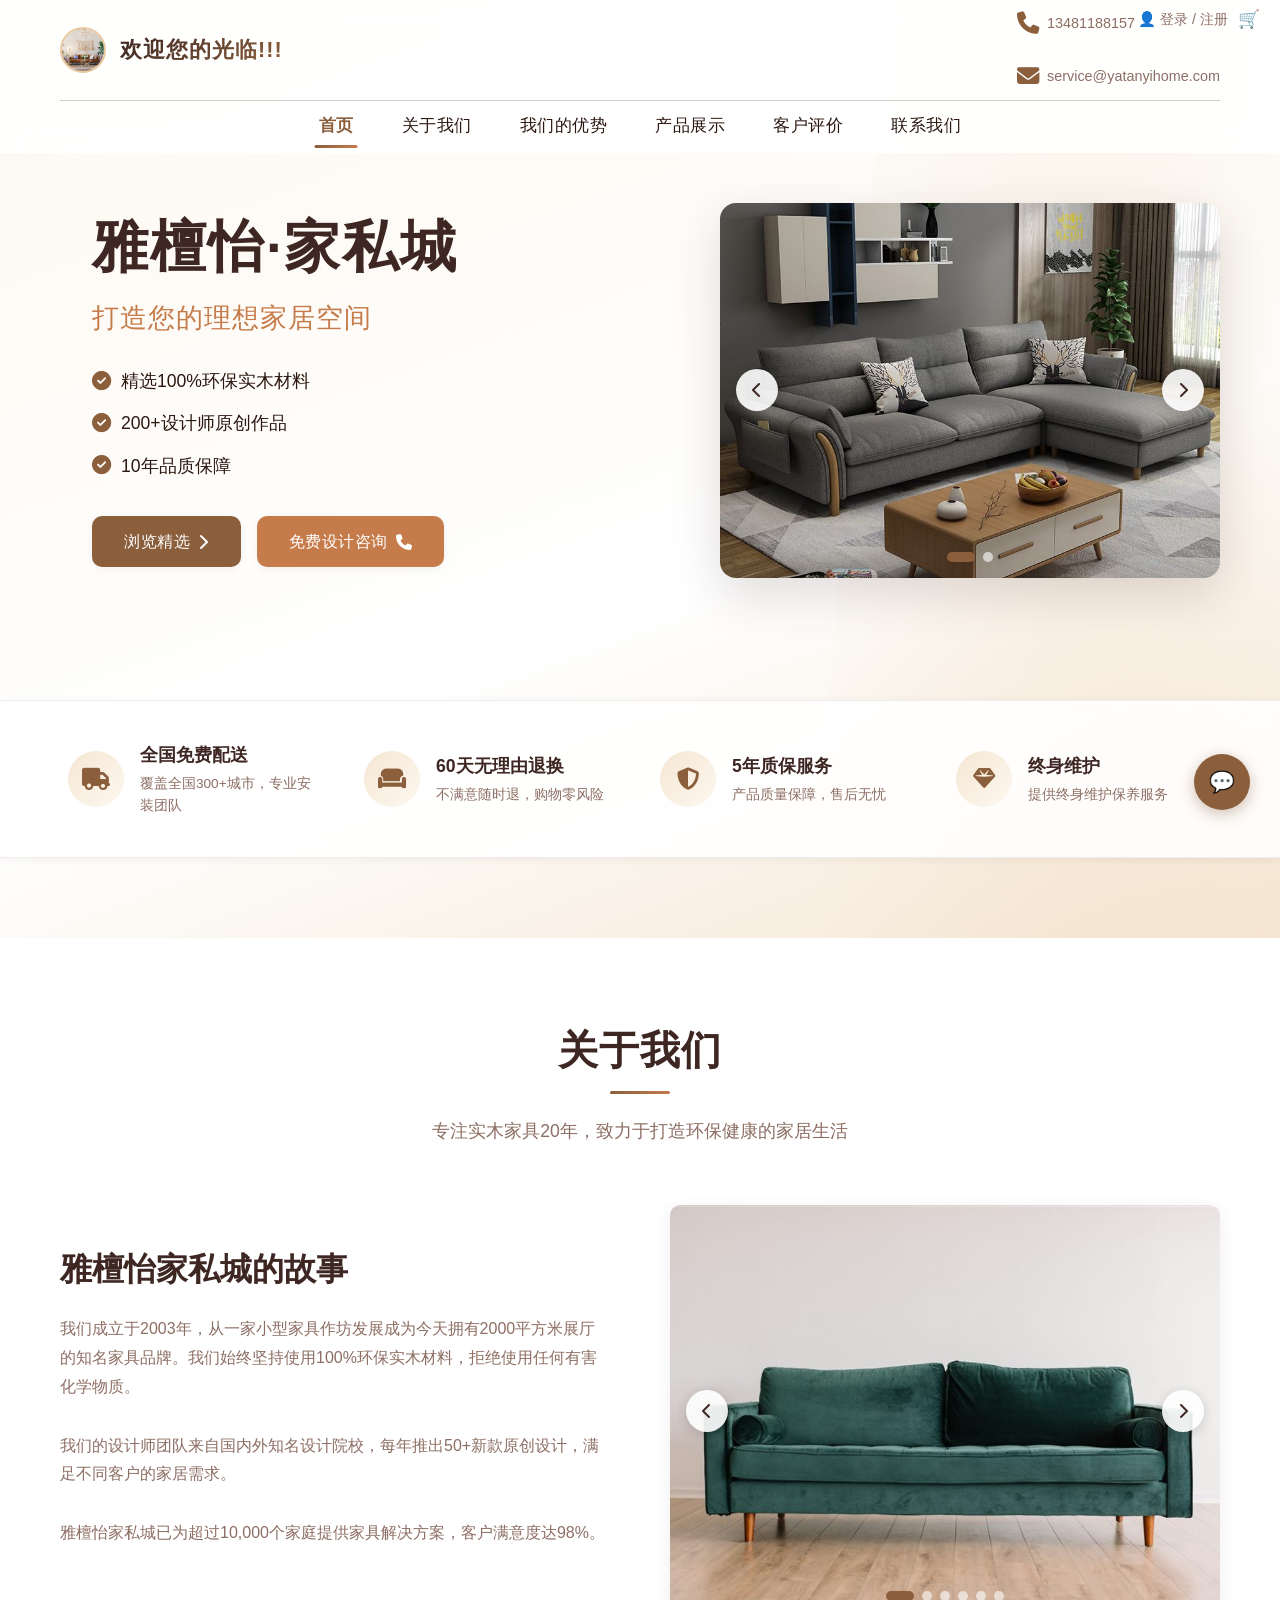
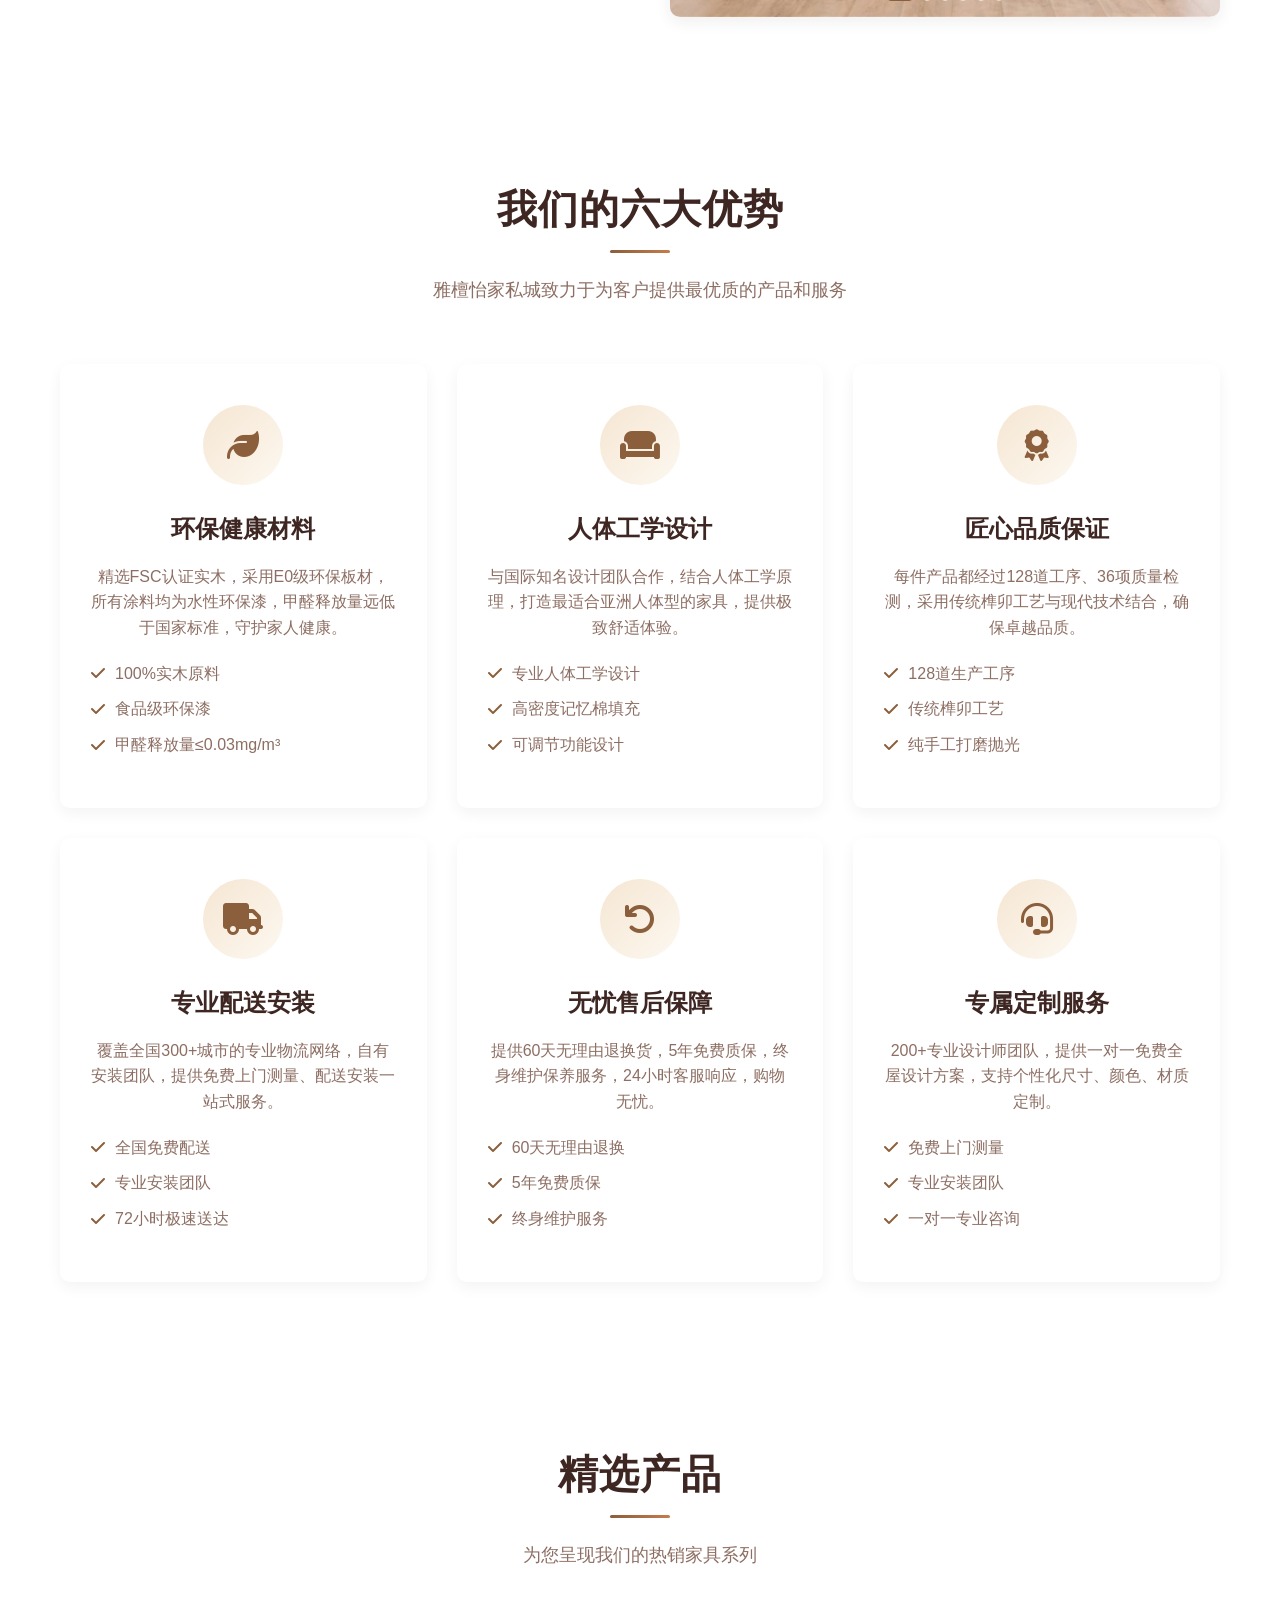
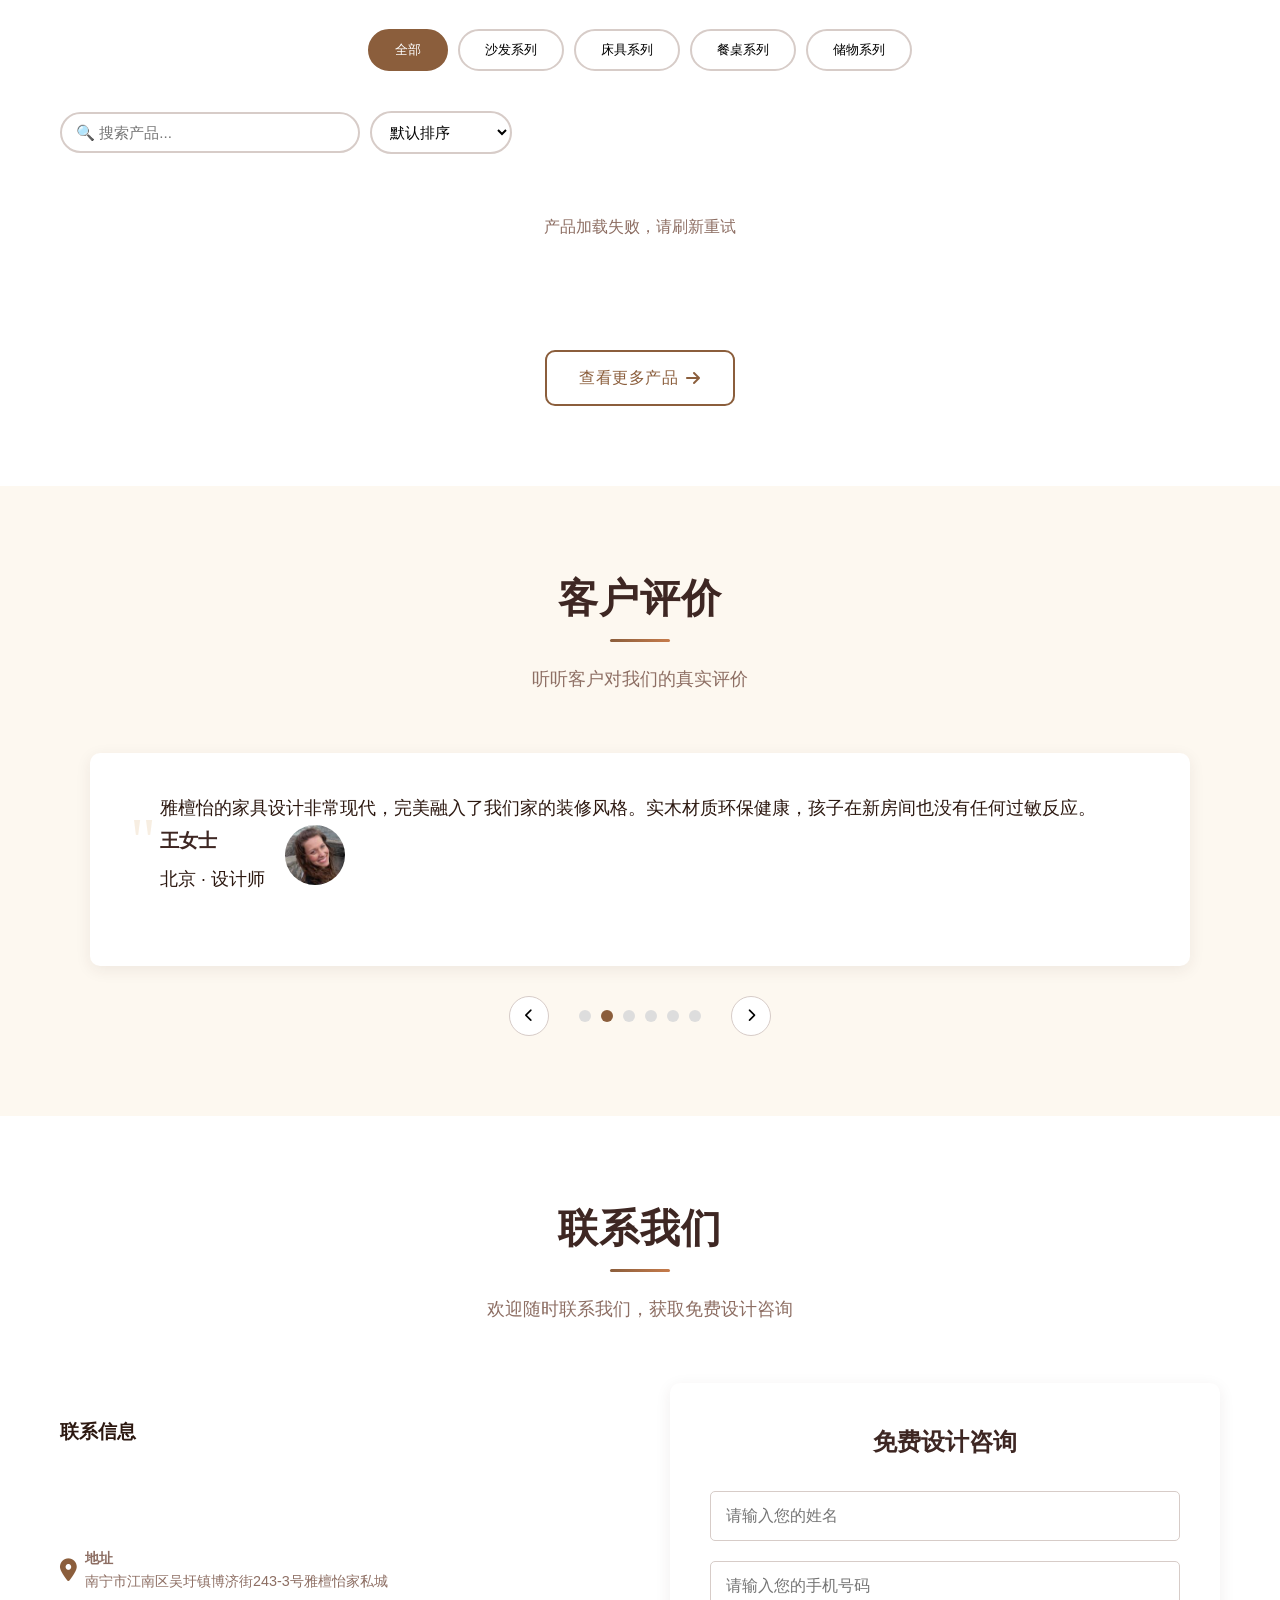
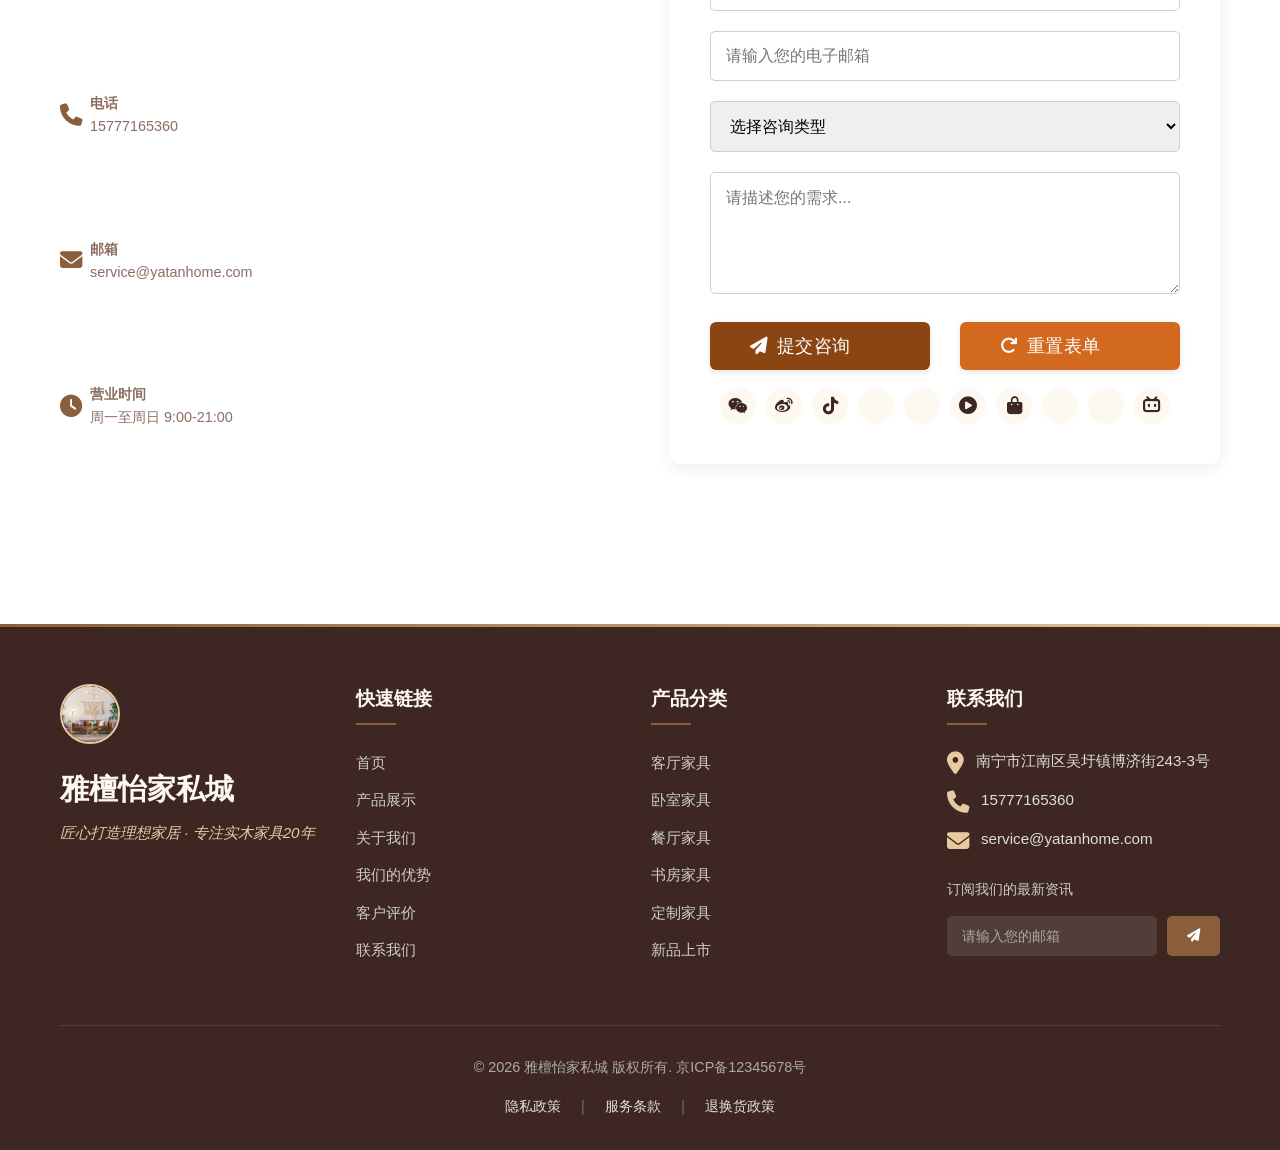
==== commit 870b049a: "Add files via upload" ====
--- a/index.html
+++ b/index.html
@@ -1,993 +1,993 @@
-<!-- 文档类型声明，告诉浏览器这是HTML5文档 -->
-<!DOCTYPE html>
-
-<!-- 文档开始，设置语言为简体中文 -->
-<html lang="zh-CN">
-
-<!-- 头部区域，包含元数据 -->
-<head>
-    <!-- 字符编码设置：UTF-8支持所有中文和特殊字符 -->
-    <meta charset="UTF-8">
-    
-    <!-- 视口设置：确保网页在移动设备上正确显示 -->
-    <meta name="viewport" content="width=device-width, initial-scale=1.0">
-
-    <!--防止 XSS：开启 CSP 策略（限制资源加载），输入内容过滤  -->
-    <!-- <meta http-equiv="Content-Security-Policy" content="default-src 'self'; script-src 'self' https://cdn.example.com;"> -->
-    
-    <!-- 网页标题，显示在浏览器标签页上 -->
-    <title>雅檀怡家私城 - 高端环保实木家具</title>
-    
-    <!-- 引入Font Awesome图标库，版本6.4.0 -->
-    <link rel="stylesheet" href="https://cdnjs.cloudflare.com/ajax/libs/font-awesome/6.4.0/css/all.min.css">
-    
-    <!-- ★ 性能：提前建立 CDN / 字体连接，缩短首屏阻塞 -->
-    <link rel="preconnect" href="https://cdnjs.cloudflare.com" crossorigin>
-    <!-- ★ 移除 Google Fonts：该域名国内无法访问会卡白屏；改用系统字体（微软雅黑/苹方） -->
-    <link rel="stylesheet" type="text/css" href="https://at.alicdn.com/t/c/font_5150881_fp4ydmfubz7.css">
-
-    <!-- 引入自定义CSS文件（?v= 版本号破除浏览器旧缓存，保证样式更新即时生效） -->
-    <!-- ★ 性能优化：preload 预加载首屏关键 CSS（基础样式+顶部导航+首屏Hero），
-         浏览器在解析到样式表之前就并行下载，缩短首屏渲染等待；
-         注意：preload 的 href 必须与下方 link 完全一致（含版本号）才能复用缓存 -->
-    <link rel="preload" href="CSS.css?v=20260817-8a0c804" as="style">
-    <link rel="preload" href="header.css?v=20260817-8a0c804" as="style">
-    <link rel="preload" href="hero.css?v=20260817-8a0c804" as="style">
-    <link rel="stylesheet" type="text/css" href="CSS.css?v=20260817-8a0c804">
-    <link rel="stylesheet" type="text/css" href="footer.css?v=20260817-8a0c804">
-    <link rel="stylesheet" type="text/css" href="media.css?v=20260817-8a0c804">
-    <link rel="stylesheet" type="text/css" href="hero.css?v=20260817-8a0c804">
-    <link rel="stylesheet" type="text/css" href="header.css?v=20260817-8a0c804">
-    <link rel="stylesheet" type="text/css" href="contact-container.css?v=20260817-8a0c804">
-    <!-- 内部样式表 -->
-    <style>
-        /* 骨架屏动画（用于图片加载占位） */
-        .skeleton__avatar { width: 40px; height: 40px; border-radius: 50%; background: #eee; animation: pulse 1s infinite; }
-        @keyframes pulse { 0% { opacity: 0.5; } 50% { opacity: 1; } 100% { opacity: 0.5; } }
-    </style>
-
-
-</head>
-
-<!----------------------------------------------------- 头和身体要分开 ---------------------------------------------------------------------------------------------------------->
-
-<!-- 网页主体内容 -->
-<body>
-    <!-- 网站头部导航区域 -->
-    <header class="header"> <!-- class="header": CSS选择器，对应.header样式 -->
-        
-        <!-- 容器：限制内容宽度并居中 -->
-        <div class="container">
-            
-            <!-- 头部顶部区域（Logo和联系方式） -->
-            <div class="header-top">
-                
-                <!-- Logo区域 -->
-                <div class="logo">
-                    <!-- Logo图片：从Unsplash加载的示例图片 -->
-                    <img src="images/unsplash/photo-1556228453-efd6c1ff04f6.jpg" 
-                         alt="雅檀怡家私城logo"> <!-- alt:图片无法加载时显示的替代文本 -->
-                    
-                    <!-- 网站主标题 -->
-                    <h1>欢迎您的光临!!!</h1> <!-- h1:一级标题，一个页面通常只有一个 -->
-                </div>
-                
-                <!-- 联系方式区域 -->
-                <div class="contact-info">
-                    <!-- 电话联系 -->
-                    <div class="contact-item">
-                        <i class="fas fa-phone"></i> <!-- Font Awesome电话图标 -->
-                        <span>13481188157</span> <!-- 电话号码 -->
-                    </div>
-                    
-                    <!-- 邮箱联系 -->
-                    <div class="contact-item">
-                        <i class="fas fa-envelope"></i> <!-- Font Awesome邮箱图标 -->
-                        <span>service@yatanyihome.com</span> <!-- 邮箱地址 -->
-                    </div>
-                    
-                    <!-- 移动端菜单按钮（默认隐藏，小屏幕时显示） -->
-                    <button class="mobile-menu-btn" id="mobileMenuBtn">
-                        <i class="fas fa-bars"></i> <!-- 三条横线的菜单图标 -->
-                    </button>
-                </div>
-            </div>
-
-            <!-- 导航菜单区域 -->
-            <nav class="nav"> <!-- nav:语义化标签，表示导航区域 -->
-                <ul class="nav-menu" id="navMenu"> <!-- ul:无序列表，包含导航项 -->
-                    <!-- 首页导航项 -->
-                    <li><a href="#home" class="nav-link active">首页</a></li> 
-                    <!-- li:列表项
-                        a:超链接
-                        href="#home":链接到页面内的home锚点
-                        class="nav-link":链接样式
-                        class="active":当前激活状态 -->
-                    
-                    <!-- 关于我们导航项 -->
-                    <li><a href="#about" class="nav-link">关于我们</a></li>
-                    
-                    <!-- 我们的优势导航项 -->
-                    <li><a href="#features" class="nav-link">我们的优势</a></li>
-                    
-                    <!-- 产品展示导航项 -->
-                    <li><a href="#products" class="nav-link">产品展示</a></li>
-                    
-                    <!-- 客户评价导航项 -->
-                    <li><a href="#testimonials" class="nav-link">客户评价</a></li>
-                    
-                    <!-- 联系我们导航项 -->
-                    <li><a href="#contact" class="nav-link">联系我们</a></li>
-                </ul>
-            </nav>
-        </div>
-    </header>
-
-
-    <!-- 英雄区域（首页大图区域） -->
-    <section class="hero" id="home"> <!-- section:内容区块，id="home":锚点ID -->
-        <div class="container hero-container"> <!-- 双容器：外层限制宽度，内层弹性布局 -->
-            
-            <!-- 左侧内容区域 -->
-            <div class="hero-content">
-                <!-- 主标题 -->
-                <h1 class="hero-title">雅檀怡·家私城</h1> <!-- 这就是你之前显示不全的标题 -->
-                
-                <!-- 副标题 -->
-                <h2 class="hero-subtitle">打造您的理想家居空间</h2>
-                
-                <!-- 描述列表 -->
-                <div class="hero-description">
-                    <!-- 第一项描述 -->
-                    <p><i class="fas fa-check-circle"></i> 精选100%环保实木材料</p>
-                    
-                    <!-- 第二项描述 -->
-                    <p><i class="fas fa-check-circle"></i> 200+设计师原创作品</p>
-                    
-                    <!-- 第三项描述 -->
-                    <p><i class="fas fa-check-circle"></i> 10年品质保障</p>
-                </div>
-                
-                <!-- 按钮区域 -->
-                <div class="hero-buttons">
-                    <!-- 主要按钮：浏览精选 -->
-                    <a href="#products" class="btn btn-primary">浏览精选 <i class="fas fa-chevron-right"></i></a>
-                    
-                    <!-- 次要按钮：免费设计咨询 -->
-                    <a href="#contact" class="btn btn-secondary">免费设计咨询 <i class="fas fa-phone"></i></a>
-                </div>
-            </div>
-            
-            <!-- 右侧图片轮播区域 -->
-            <div class="hero-image-carousel" id="heroCarousel">
-                <!-- 轮播图片容器 -->
-                <div class="carousel-container">
-                    <!-- 第一张图片 -->
-                    <div class="carousel-slide active">
-                        <img src="images/shafa.jpg" alt="精美沙发">
-                    </div>
-                    <!-- 第二张图片 -->
-                    <div class="carousel-slide">
-                        <img src="images/chuang.jpg" alt="舒适大床">
-                    </div>
-                    <!-- ★ 修复：原第3张 images/bbb.jpg 是个人照片（非家具），已移除。
-                         如需3张轮播，请放入真实的展厅/场景图（建议宽度≥1200px、横向构图） -->
-                </div>
-                <!-- 轮播指示点 -->
-                <div class="carousel-dots">
-                    <span class="carousel-dot active" data-index="0"></span>
-                    <span class="carousel-dot" data-index="1"></span>
-                </div>
-                <!-- 左右箭头 -->
-                <button class="carousel-btn carousel-prev" aria-label="上一张">
-                    <i class="fas fa-chevron-left"></i>
-                </button>
-                <button class="carousel-btn carousel-next" aria-label="下一张">
-                    <i class="fas fa-chevron-right"></i>
-                </button>
-            </div>
-        </div>
-        
-        <!-- 特色服务浮动条 -->
-        <div class="hero-features">
-            <div class="container">
-                <!-- 四个特色服务项，使用网格布局 -->
-                <div class="features-container">
-                    <!-- 第一项：全国免费配送 -->
-                    <div class="feature-item">
-                        <div class="feature-icon">
-                            <i class="fas fa-truck"></i> <!-- 卡车图标 -->
-                        </div>
-                        <div class="feature-content">
-                            <h3>全国免费配送</h3>
-                            <p>覆盖全国300+城市，专业安装团队</p>
-                        </div>
-                    </div>
-                    
-                    <!-- 第二项：60天无理由退换 -->
-                    <div class="feature-item">
-                        <div class="feature-icon">
-                            <i class="fas fa-couch"></i> <!-- 沙发图标 -->
-                        </div>
-                        <div class="feature-content">
-                            <h3>60天无理由退换</h3>
-                            <p>不满意随时退，购物零风险</p>
-                        </div>
-                    </div>
-                    
-                    <!-- 第三项：5年质保服务 -->
-                    <div class="feature-item">
-                        <div class="feature-icon">
-                            <i class="fas fa-shield-alt"></i> <!-- 盾牌图标 -->
-                        </div>
-                        <div class="feature-content">
-                            <h3>5年质保服务</h3>
-                            <p>产品质量保障，售后无忧</p>
-                        </div>
-                    </div>
-                    
-                    <!-- 第四项：终身维护 -->
-                    <div class="feature-item">
-                        <div class="feature-icon">
-                            <i class="fas fa-gem"></i> <!-- 宝石图标 -->
-                        </div>
-                        <div class="feature-content">
-                            <h3>终身维护</h3>
-                            <p>提供终身维护保养服务</p>
-                        </div>
-                    </div>
-                </div>
-            </div>
-        </div>
-    </section>
-
-
-    <!-- 关于我们区域 -->
-    <section class="about-section" id="about">
-        <div class="container">
-            <div class="section-title">
-                <h2>关于我们</h2>
-                <p>专注实木家具20年，致力于打造环保健康的家居生活</p>
-            </div>
-            
-            <div class="about-content">
-                <div class="about-text">
-                    <h3>雅檀怡家私城的故事</h3>
-                    <p>我们成立于2003年，从一家小型家具作坊发展成为今天拥有2000平方米展厅的知名家具品牌。我们始终坚持使用100%环保实木材料，拒绝使用任何有害化学物质。</p>
-                    <p>我们的设计师团队来自国内外知名设计院校，每年推出50+新款原创设计，满足不同客户的家居需求。</p>
-                    <p>雅檀怡家私城已为超过10,000个家庭提供家具解决方案，客户满意度达98%。</p>
-                </div>
-                <!-- 
-                ========================================
-                关于我们 - 店内环境轮播图（6张）
-                ★ 后期替换方法：把 images/store-1.jpg ~ images/store-6.jpg 
-                  替换成你自己拍的店内实景图片即可
-                ========================================
-                -->
-                <div class="about-image-carousel" id="aboutCarousel">
-                    <!-- 轮播图片容器 -->
-                    <div class="carousel-container">
-                        <!-- 图1：展厅全貌 — 替换：images/你的展厅图1.jpg -->
-                        <div class="carousel-slide active">
-                            <img src="images/unsplash/photo-1555041469-a586c61ea9bc.jpg" alt="展厅全貌" loading="lazy" decoding="async">
-                        </div>
-                        <!-- 图2：沙发体验区 — 替换：images/你的展厅图2.jpg -->
-                        <div class="carousel-slide">
-                            <img src="images/unsplash/photo-1586023492125-27b2c045efd7.jpg" alt="沙发体验区" loading="lazy" decoding="async">
-                        </div>
-                        <!-- 图3：卧室家具区 — 替换：images/你的展厅图3.jpg -->
-                        <div class="carousel-slide">
-                            <img src="images/unsplash/photo-1616486338812-3dadae4b4ace.jpg" alt="卧室家具区" loading="lazy" decoding="async">
-                        </div>
-                        <!-- 图4：餐厅展示区 — 替换：images/你的展厅图4.jpg -->
-                        <div class="carousel-slide">
-                            <img src="images/unsplash/photo-1617104678098-de229db51175.jpg" alt="餐厅展示区" loading="lazy" decoding="async">
-                        </div>
-                        <!-- 图5：前台接待区 — 替换：images/你的展厅图5.jpg -->
-                        <div class="carousel-slide">
-                            <img src="images/unsplash/photo-1600585152220-90363fe7e115.jpg" alt="前台接待区" loading="lazy" decoding="async">
-                        </div>
-                        <!-- 图6：仓储出货区 — 替换：images/你的展厅图6.jpg -->
-                        <div class="carousel-slide">
-                            <img src="images/unsplash/photo-1585412727339-54e4bae3bbf9.jpg" alt="仓储出货区" loading="lazy" decoding="async">
-                        </div>
-                    </div>
-                    <!-- 轮播指示点（6个点对应6张图） -->
-                    <div class="carousel-dots">
-                        <span class="carousel-dot active" data-index="0"></span>
-                        <span class="carousel-dot" data-index="1"></span>
-                        <span class="carousel-dot" data-index="2"></span>
-                        <span class="carousel-dot" data-index="3"></span>
-                        <span class="carousel-dot" data-index="4"></span>
-                        <span class="carousel-dot" data-index="5"></span>
-                    </div>
-                    <!-- 左右切换箭头 -->
-                    <button class="carousel-btn carousel-prev" aria-label="上一张">
-                        <i class="fas fa-chevron-left"></i>
-                    </button>
-                    <button class="carousel-btn carousel-next" aria-label="下一张">
-                        <i class="fas fa-chevron-right"></i>
-                    </button>
-                </div>
-            </div>
-        </div>
-    </section>
-
-    <!-- 六大特色优势区域 -->
-    <section class="features" id="features">
-        <div class="container">
-        <!-- 区域标题部分 -->
-            <div class="section-title">
-                <h2>我们的六大优势</h2>
-                <p>雅檀怡家私城致力于为客户提供最优质的产品和服务</p>
-            </div>
-            
-        <!-- 优势卡片网格容器 -->
-        <div class="features-grid">
-            <!-- 第一个优势卡片 -->
-            <div class="feature-card">
-                <!-- 图标区域 -->
-                <div class="feature-icon">
-                    <!-- i: Font Awesome图标 -->
-                    <!-- class="fas fa-leaf": 叶子的图标 -->
-                    <i class="fas fa-leaf"></i>
-                </div>
-                <!-- 卡片标题 -->
-                <h3>环保健康材料</h3>
-                <!-- 卡片描述文字 -->
-                <p>精选FSC认证实木，采用E0级环保板材，所有涂料均为水性环保漆，甲醛释放量远低于国家标准，守护家人健康。</p>
-                <!-- 详细特性列表 -->
-                <ul class="feature-details">
-                    <!-- li: 列表项 -->
-                    <li><i class="fas fa-check"></i> 100%实木原料</li>
-                    <li><i class="fas fa-check"></i> 食品级环保漆</li>
-                    <li><i class="fas fa-check"></i> 甲醛释放量≤0.03mg/m³</li>
-                </ul>
-            </div>
-
-                <!-- 第二个优势卡片 -->
-                <div class="feature-card">
-                    <!-- div.feature-icon: 卡片图标容器 -->
-                    <div class="feature-icon">
-                        <!-- i.fas.fa-couch: Font Awesome沙发图标，表示人体工学设计 -->
-                        <i class="fas fa-couch"></i>
-                    </div>
-                    <!-- h3: 卡片标题 -->
-                    <h3>人体工学设计</h3>
-                    <!-- p: 卡片描述文字 -->
-                    <p>与国际知名设计团队合作，结合人体工学原理，打造最适合亚洲人体型的家具，提供极致舒适体验。</p>
-                    <!-- ul.feature-details: 优势详情列表 -->
-                    <ul class="feature-details">
-                        <li><i class="fas fa-check"></i> 专业人体工学设计</li>
-                        <li><i class="fas fa-check"></i> 高密度记忆棉填充</li>
-                        <li><i class="fas fa-check"></i> 可调节功能设计</li>
-                    </ul>
-                </div>
-                
-                <!-- 第三个特色优势卡片 -->
-                <div class="feature-card">
-                    <div class="feature-icon">
-                        <!-- i.fas.fa-hands: 双手图标，表示手工制作 -->
-                        <i class="fas fa-award"></i>
-                    </div>
-                    <h3>匠心品质保证</h3>
-                    <p>每件产品都经过128道工序、36项质量检测，采用传统榫卯工艺与现代技术结合，确保卓越品质。</p>
-                    <ul class="feature-details">
-                        <li><i class="fas fa-check"></i> 128道生产工序</li>
-                        <li><i class="fas fa-check"></i> 传统榫卯工艺</li>
-                        <li><i class="fas fa-check"></i> 纯手工打磨抛光</li>
-                    </ul>
-                </div>
-                
-                 <!-- 第四个特色优势卡片 -->
-                <div class="feature-card">
-                    <div class="feature-icon">
-                        <!-- i.fas.fa-palette: 调色板图标，表示定制服务 -->
-                        <i class="fas fa-truck"></i>
-                    </div>
-                    <h3>专业配送安装</h3>
-                    <p>覆盖全国300+城市的专业物流网络，自有安装团队，提供免费上门测量、配送安装一站式服务。</p>
-                    <ul class="feature-details">
-                        <li><i class="fas fa-check"></i> 全国免费配送</li>
-                        <li><i class="fas fa-check"></i> 专业安装团队</li>
-                        <li><i class="fas fa-check"></i> 72小时极速送达</li>
-                    </ul>
-                </div>
-                
-                <!-- 第五个特色优势卡片 -->
-                <div class="feature-card">
-                    <div class="feature-icon">
-                        <!-- i.fas.fa-award: 奖杯图标，表示品质保证 -->
-                        <i class="fas fa-undo"></i>
-                    </div>
-                    <h3>无忧售后保障</h3>
-                    <p>提供60天无理由退换货，5年免费质保，终身维护保养服务，24小时客服响应，购物无忧。</p>
-                    <ul class="feature-details">
-                        <li><i class="fas fa-check"></i> 60天无理由退换</li>
-                        <li><i class="fas fa-check"></i> 5年免费质保</li>
-                        <li><i class="fas fa-check"></i> 终身维护服务</li>
-                    </ul>
-                </div>
-                
-                <!-- 第六个特色优势卡片 -->
-                <div class="feature-card">
-                    <div class="feature-icon">
-                        <i class="fas fa-headset"></i>
-                    </div>
-                    <h3>专属定制服务</h3>
-                    <p>200+专业设计师团队，提供一对一免费全屋设计方案，支持个性化尺寸、颜色、材质定制。</p>
-                    <ul class="feature-details">
-                        <li><i class="fas fa-check"></i> 免费上门测量</li>
-                        <li><i class="fas fa-check"></i> 专业安装团队</li>
-                        <li><i class="fas fa-check"></i> 一对一专业咨询</li>
-                    </ul>
-                </div>
-            </div>
-            <!-- .features-grid: 特色优势卡片网格结束 -->
-        </div>
-        <!-- .container: 特色优势区域容器结束 -->
-    </section>
-    <!-- section.features#features: 特色优势区域结束 -->
-
-
-<!-- 产品展示区域 -->
-<section class="products" id="products">
-        <!-- .container: 页面内容容器，设置最大宽度和居中对齐 -->
-        <div class="container">
-            <!-- .section-title: 区域标题容器 -->
-            <div class="section-title">
-                <!-- h2: 区域主标题 -->
-                <h2>精选产品</h2>
-                <!-- p: 区域副标题/描述 -->
-                <p>为您呈现我们的热销家具系列</p>
-            </div>
-
-            <!-- 产品筛选按钮区域 -->
-            <div class="product-filter">
-                <button class="filter-btn active" data-filter="all">全部</button>
-                <button class="filter-btn" data-filter="sofa">沙发系列</button>
-                <button class="filter-btn" data-filter="bed">床具系列</button>
-                <button class="filter-btn" data-filter="table">餐桌系列</button>
-                <button class="filter-btn" data-filter="storage">储物系列</button>
-            </div>
-
-            <!-- 产品展示网格 -->
-                        <div class="products-grid" id="productsGrid">
-                <div class="loading-products" style="grid-column:1/-1;text-align:center;padding:60px 0;color:var(--text-light);">产品加载中...</div>
-            </div>
-
-            <!-- 查看更多产品按钮 -->
-            <div class="product-more">
-                <!-- ★ 修复：原 href="#content" 是死锚点（页面无该id），改为指向产品区 -->
-                <a href="#products" class="btn btn-outline">查看更多产品 <i class="fas fa-arrow-right"></i></a>
-            </div>
-        </div>
-        <!-- .container: 产品展示区域容器结束 -->
-</section>
-
- <!-- 客户评价区域 -->
-<section class="testimonials" id="testimonials">
-    <!-- .container: 页面内容容器 -->
-    <div class="container">
-        <!-- .section-title: 区域标题容器 -->
-        <div class="section-title">
-            <!-- h2: 区域主标题 -->
-            <h2>客户评价</h2>
-            <!-- p: 区域副标题/描述 -->
-            <p>听听客户对我们的真实评价</p>
-        </div>
-            
-    <!-- 客户评价轮播容器 -->
-    <div class="testimonials-slider">
-        <!-- .slider-container: 轮播容器，包含所有评价卡片 -->
-        <div class="slider-container">
-                            
-
-            <!-- 第一个评价卡片 -->
-            <div class="testimonial-card active">
-                <!-- .testimonial-content: 评价内容区域 -->
-                <div class="testimonial-content">
-                    <!-- .testimonial-text: 评价文字内容 -->
-                    <div class="testimonial-text">
-                        <!-- p: 评价文本 -->
-                        <p>在雅檀怡购买的实木沙发已经使用两年了，质量非常好，没有任何异味。售后安装师傅也很专业，值得推荐！</p>
-                    </div>
-                        <!-- .testimonial-author: 评价者的信息 -->
-                        <div class="testimonial-author">
-                            <!-- .author-info: 作者信息容器 -->
-                            <div class="author-info">
-                                <!-- h4: 作者姓名 -->
-                                <h4>张先生</h4>
-                                <!-- span: 作者身份/位置 -->
-                                <span>上海 · 金融从业者</span>
-                            </div>
-                                <!-- .author-avatar: 作者头像 -->
-                                <div class="author-avatar">
-                                    <!-- img: 作者头像图片 -->
-                                    <img src="images/avatars/men_32.jpg" alt="张先生头像">
-                                </div>
-                        </div>
-                </div>
-            </div>
-
-            <!-- 第二个评价卡片 -->
-            <div class="testimonial-card">
-                <div class="testimonial-content">
-                    <div class="testimonial-text">
-                        <p>雅檀怡的家具设计非常现代，完美融入了我们家的装修风格。实木材质环保健康，孩子在新房间也没有任何过敏反应。</p>
-                    </div>
-                    <div class="testimonial-author">
-                        <div class="author-info">
-                            <h4>王女士</h4>
-                            <span>北京 · 设计师</span>
-                        </div>
-                        <div class="author-avatar">
-                            <img src="images/avatars/women_45.jpg" alt="王女士头像">
-                        </div>
-                    </div>
-                </div>
-            </div>
-
-            <!-- 第三个评价卡片 -->
-            <div class="testimonial-card">
-                <div class="testimonial-content">
-                    <div class="testimonial-text">
-                        <p>对比了多家家具店，最终选择了雅檀怡。他们的售后服务非常到位，上门安装师傅专业细心，家具质量也远超预期。</p>
-                    </div>
-                    <div class="testimonial-author">
-                        <div class="author-info">
-                            <h4>李先生</h4>
-                            <span>广州 · 企业高管</span>
-                        </div>
-                        <div class="author-avatar">
-                            <img src="images/avatars/men_67.jpg" alt="李先生头像">
-                        </div>
-                    </div>
-                </div>
-            </div>
-
-            <!-- 第四个评价卡片 -->
-            <div class="testimonial-card">
-                <div class="testimonial-content">
-                    <div class="testimonial-text">
-                        <p>特别喜欢雅檀怡的定制服务，可以根据我的户型尺寸量身打造。家具不仅美观实用，储物功能也设计得很巧妙。</p>
-                    </div>
-                    <div class="testimonial-author">
-                        <div class="author-info">
-                            <h4>刘小姐</h4>
-                            <span>深圳 · 自媒体人</span>
-                        </div>
-                        <div class="author-avatar">
-                            <img src="images/avatars/women_28.jpg" alt="刘小姐头像">
-                        </div>
-                    </div>
-                </div>
-            </div>
-
-            <!-- 第五个评价卡片 -->
-            <div class="testimonial-card">
-                <div class="testimonial-content">
-                    <div class="testimonial-text">
-                        <p>作为环保主义者，我特别关注家具的材料。雅檀怡使用100%环保实木，没有任何刺激性气味，真正做到了绿色家居。</p>
-                    </div>
-                    <div class="testimonial-author">
-                        <div class="author-info">
-                            <h4>陈教授</h4>
-                            <span>南京 · 大学教师</span>
-                        </div>
-                        <div class="author-avatar">
-                            <img src="images/avatars/men_53.jpg" alt="陈教授头像">
-                        </div>
-                    </div>
-                </div>
-            </div>
-
-            <!-- 第六个评价卡片 -->
-            <div class="testimonial-card">
-                <div class="testimonial-content">
-                    <div class="testimonial-text">
-                        <p>已经推荐给好几个朋友了！雅檀怡的家具不仅质量过硬，设计感也很强。特别是那款实木餐桌，成了我们家聚会的主角。</p>
-                    </div>
-                    <div class="testimonial-author">
-                        <div class="author-info">
-                            <h4>赵女士</h4>
-                            <span>杭州 · 家庭主妇</span>
-                        </div>
-                        <div class="author-avatar">
-                            <img src="images/avatars/women_62.jpg" alt="赵女士头像">
-                        </div>
-                    </div>
-                </div>
-            </div>
-
-            <!-- 轮播导航控制 -->
-            <div class="slider-controls">
-            <!-- button.slider-prev: 上一个评价按钮 -->
-            <button class="slider-prev">
-                <!-- i.fas.fa-chevron-left: 左箭头图标 -->
-                <i class="fas fa-chevron-left"></i>
-            </button>
-                    
-            <!-- 轮播指示点 -->
-            <div class="slider-dots">
-                <!-- span.dot.active: 轮播指示点，active类表示当前激活的指示点 -->
-                <span class="dot active" data-index="0"></span>
-                <!-- span.dot: 轮播指示点 -->
-                <span class="dot" data-index="1"></span>
-                <!-- span.dot: 轮播指示点 -->
-                <span class="dot" data-index="2"></span>                       <!-- span.dot: 轮播指示点 -->
-                <span class="dot" data-index="3"></span>
-                <span class="dot" data-index="4"></span>
-                <span class="dot" data-index="5"></span>
-            </div>
-                    
-            <!-- button.slider-next: 下一个评价按钮 -->
-            <button class="slider-next">
-                <!-- i.fas.fa-chevron-right: 右箭头图标 -->
-                <i class="fas fa-chevron-right"></i>
-            </button>
-            </div>
-            <!-- .slider-controls: 轮播控制结束 -->
-
-        </div>
-        <!-- .testimonials-slider: 客户评价轮播区域结束 -->
-    </div>
-    </div>
-    <!-- .container: 客户评价轮播容器结束 -->
-</section>
-<!-- section.testimonials#testimonials: 客户评价区域结束 -->
-
-                
-<!-- 联系我们区域 -->
-<section class="contact-section" id="contact">
-    <div class="container">
-        <div class="section-title">
-            <h2>联系我们</h2>
-            <p>欢迎随时联系我们，获取免费设计咨询</p>
-        </div>
-            
-            <!-- 左边__联系信息 -->
-            <div class="contact-content">
-                <div class="contact-info">
-                    <h3>联系信息</h3>
-                    <div class="contact-item">
-                        <i class="fas fa-map-marker-alt"></i>
-                        <div>
-                            <h4>地址</h4>
-                            <p>南宁市江南区吴圩镇博济街243-3号雅檀怡家私城</p>
-                        </div>
-                    </div>
-                    
-                    <div class="contact-item">
-                        <i class="fas fa-phone"></i>
-                        <div>
-                            <h4>电话</h4>
-                            <p>15777165360</p>
-                        </div>
-                    </div>
-                    
-                    <div class="contact-item">
-                        <i class="fas fa-envelope"></i>
-                        <div>
-                            <h4>邮箱</h4>
-                            <p>service@yatanhome.com</p>
-                        </div>
-                    </div>
-                    
-                    <div class="contact-item">
-                        <i class="fas fa-clock"></i>
-                        <div>
-                            <h4>营业时间</h4>
-                            <p>周一至周日 9:00-21:00</p>
-                        </div>
-                    </div>
-                </div>
-                
-                <!-- 右边__免费设计咨询 -->
-                <div class="contact-form">
-                    <h3>免费设计咨询</h3>
-                    <form id="consultForm">
-                        <div class="form-group">
-                            <!-- 2. 姓名输入框：限制不超过12字节 -->
-                            <input 
-                              type="text" 
-                              name="username" 
-                              id="username" 
-                              placeholder="请输入您的姓名" 
-                              required
-                              oninput="checkByteLimit(this, 12)"
-                            >
-                        </div>
-                        <div class="form-group">
-                            <!-- 1. 联系电话输入框：只能输11位手机号 -->
-                            <input 
-                              type="tel" 
-                              name="phone" 
-                              id="phone" 
-                              placeholder="请输入您的手机号码" 
-                              maxlength="11" 
-                              pattern="^1[3-9]\d{9}$" 
-                              required
-                              oninput="this.value = this.value.replace(/[^0-9]/g, '')"
-                            >
-                        </div>
-                        <div class="form-group">
-                            <!-- 3. 电子邮箱输入框：限制不超过16字节 -->
-                            <input 
-                              type="email" 
-                              name="email" 
-                              id="email" 
-                              placeholder="请输入您的电子邮箱" 
-                              required
-                              oninput="checkByteLimit(this, 16)"
-                            >
-                        </div>
-                        <!-- 多选框 -->
-                        <div class="form-group">
-                            <!-- 咨询类型下拉框：id 供后端 API 读取 -->
-                            <select id="consultType" required>
-                                <option value="" disabled selected>选择咨询类型</option>
-                                <option value="product">产品咨询</option>
-                                <option value="design">设计咨询</option>
-                                <option value="custom">定制家具</option>
-                                <option value="moving">闲时搬家</option>
-                                <option value="other">其他</option>
-                            </select>
-                        </div>
-                        <!-- 文本框（客户需求描述，提交到后端） -->
-                        <div class="form-group">
-                            <textarea id="message" name="message" placeholder="请描述您的需求..." rows="5" required></textarea>
-                        </div>
-                        
-                        <!-- 修复：添加按钮容器并优化按钮样式 -->
-                        <div class="form-buttons">
-                            <button type="submit" class="btn btn-primary">
-                                <i class="fas fa-paper-plane"></i> 提交咨询
-                            </button>
-                            <button type="reset" class="btn btn-secondary">
-                                <i class="fas fa-redo"></i> 重置表单
-                            </button>
-                        </div>
-                    </form>
-                            <!-- 媒体链接方式地址 -->
-                            <div class="social-media-links">
-                                <!-- a: 微信链接__转二维码 -->
-                                <a href="javascript:;" class="social-link" id="wechatBtn" aria-label="微信" title="扫码添加我们微信">
-                                    <!-- i.fab.fa-weixin: 微信图标 -->
-                                    <i class="fab fa-weixin"></i>
-                                </a>
-
-                                <!-- a: 微博链接 -->
-                                <a href="https://weibo.com/u/替换成你的微博ID" 
-                                 class="social-link" 
-                                 target="_blank" 
-                                 rel="noopener noreferrer" 
-                                 aria-label="微博" 
-                                 title="关注我们微博">
-                                    <i class="fab fa-weibo"></i>
-                                </a>
-                                
-                                <!-- a: 抖音链接 -->
-                                <a href="https://v.douyin.com/替换成你的抖音短链接/" 
-                                     class="social-link" 
-                                     target="_blank" 
-                                     rel="noopener noreferrer" 
-                                     aria-label="抖音" 
-                                     title="关注我们抖音">
-                                    <i class="fab fa-tiktok"></i>
-                                </a>
-
-                                <!-- a: 小红书链接 -->
-                                <a href="https://www.xiaohongshu.com/" 
-                                     class="social-link" 
-                                     target="_blank" 
-                                     rel="noopener noreferrer" 
-                                     aria-label="小红书" 
-                                     title="关注我们小红书">
-                                    <i class="iconfont icon-xiaohongshuicon"></i>
-                                </a>
-                                
-                                <!-- a:知乎链接 -->
-                                <a href="https://www.zhihu.com/" 
-                                     class="social-link" 
-                                     target="_blank" 
-                                     rel="noopener noreferrer" 
-                                     aria-label="知乎" 
-                                     title="关注我们知乎">
-                                    <i class="iconfont icon-zhihu"></i>
-                                </a>
-                                
-                                
-                                <!-- 快手链接，直接放到你的社交链接容器里 -->
-                                <a href="https://www.kuaishou.com/" 
-                                   class="social-link social-link-ks" 
-                                   target="_blank" 
-                                   rel="noopener noreferrer" 
-                                   aria-label="快手" 
-                                   title="关注我们快手">
-                                    <i class="fas fa-play-circle"></i>
-                                </a>
-
-                                <!-- 京东 -->
-                                <a href="你的京东店铺首页链接" 
-                                   class="social-link social-link" 
-                                   target="_blank" 
-                                   rel="noopener noreferrer" 
-                                   aria-label="京东店铺" 
-                                   title="去京东店铺选购">
-                                    <i class="fas fa-shopping-bag"></i>
-                                </a>
-                                 
-                                <!-- 淘宝 -->
-                                <a href="你的淘宝店铺首页链接" 
-                                   class="social-link social-link-taobao" 
-                                   target="_blank" 
-                                   rel="noopener noreferrer" 
-                                   aria-label="淘宝店铺" 
-                                   title="去淘宝店铺选购">
-                                    <i class="iconfont icon-Shape"></i>
-                                </a>
-
-
-                                 <!-- 大众点评 -->
-                                <a href="你的大众点评店铺链接" 
-                                   class="social-link" 
-                                   target="_blank" 
-                                   rel="noopener noreferrer" 
-                                   aria-label="大众点评" 
-                                   title="查看我们的门店评价">
-                                    <i class="iconfont icon-dazhongdianping"></i>
-                                </a>
-                                
-                                <!--bilibili  -->
-                                <a href="https://www.bilibili.com/" 
-                                   class="social-link social-link-bilibili" 
-                                   target="_blank" 
-                                   rel="noopener noreferrer" 
-                                   aria-label="哔哩哔哩" 
-                                   title="关注我们B站">
-                                    <i class="fab fa-bilibili"></i>
-                                </a>
-
-                            <!-- 社交媒体链接结束 -->
-                            </div>
-                </div>
-
-            </div>
-            <!-- .contact-content: 联系内容容器结束 -->
-
-        <!-- 放在联系我们区域最底部添加二维码遮罩 -->
-        <div id="wechatModal" class="wechat-modal">
-          <div class="wechat-qrcode-box">
-            <h3>扫码添加微信</h3>
-            <!-- 添加微信二维码 -->
-            <img src="images\ytyjs.jpg" alt="微信二维码">
-            <span class="close-modal">×</span>
-          </div>
-        </div>
-
-    </div>
-</section>
-
-
-<!-- 页脚区域 -->
-    <footer class="footer">
-        <!-- .container: 页面内容容器 -->
-        <div class="container">
-            <!-- .footer-content: 页脚内容容器 -->
-            <div class="footer-content">
-                <!-- .footer-logo: 页脚logo区域 -->
-                <div class="footer-logo">
-                    <!-- img: 页脚logo图片 -->
-                    <img src="images/unsplash/photo-1556228453-efd6c1ff04f6.jpg" alt="雅檀怡家私城logo" loading="lazy" decoding="async">
-                    <!-- h2: 公司名称 -->
-                    <h2>雅檀怡家私城</h2>
-                    <!-- p: 公司口号 -->
-                    <p class="footer-slogan">匠心打造理想家居 · 专注实木家具20年</p>
-                </div>
-                
-                <!-- .footer-links: 页脚链接区域 -->
-                <div class="footer-links">
-                    <!-- h3: 链接区域标题 -->
-                    <h3>快速链接</h3>
-                    <!-- ul: 无序链接列表 -->
-                    <ul>
-                        <!-- li: 列表项 -->
-                        <!-- a: 链接 -->
-                        <li><a href="#home">首页</a></li>
-                        <li><a href="#products">产品展示</a></li>
-                        <li><a href="#about">关于我们</a></li>
-                        <li><a href="#features">我们的优势</a></li>
-                        <li><a href="#testimonials">客户评价</a></li>
-                        <li><a href="#contact">联系我们</a></li>
-                    </ul>
-                </div>
-                
-                <!-- .footer-products: 产品分类区域 -->
-                <div class="footer-products">
-                    <h3>产品分类</h3>
-                    <ul>
-                        <li><a href="#">客厅家具</a></li>
-                        <li><a href="#">卧室家具</a></li>
-                        <li><a href="#">餐厅家具</a></li>
-                        <li><a href="#">书房家具</a></li>
-                        <li><a href="#">定制家具</a></li>
-                        <li><a href="#">新品上市</a></li>
-                    </ul>
-                </div>
-                
-                <!-- .footer-contact: 页脚联系方式区域 -->
-                <div class="footer-contact">
-                    <h3>联系我们</h3>
-                    <!-- .contact-item: 联系方式项 -->
-                    <div class="contact-item">
-                        <!-- i.fas.fa-map-marker-alt: 地址图标 -->
-                        <i class="fas fa-map-marker-alt"></i>
-                        <!-- span: 地址信息 -->
-                        <span>南宁市江南区吴圩镇博济街243-3号</span>
-                    </div>
-                    <div class="contact-item">
-                        <!-- i.fas.fa-phone: 电话图标 -->
-                        <i class="fas fa-phone"></i>
-                        <span>15777165360</span>
-                    </div>
-                    <div class="contact-item">
-                        <!-- i.fas.fa-envelope: 邮箱图标 -->
-                        <i class="fas fa-envelope"></i>
-                        <span>service@yatanhome.com</span>
-                    </div>
-                    <!-- .newsletter: 新闻订阅区域 -->
-                    <div class="newsletter">
-                        <!-- p: 订阅提示文字 -->
-                        <p>订阅我们的最新资讯</p>
-                        <!-- form.footer-form: 订阅表单 -->
-                        <form class="footer-form">
-                            <!-- input: 邮箱输入框，type="email"表示邮箱类型 -->
-                            <input type="email" placeholder="请输入您的邮箱" required>
-                            <!-- button: 订阅按钮，type="submit"表示表单提交 -->
-                            <button type="submit">
-                                <!-- i.fas.fa-paper-plane: 纸飞机图标，表示发送 -->
-                                <i class="fas fa-paper-plane"></i>
-                            </button>
-                        </form>
-                    </div>
-                </div>
-            </div>
-            <!-- .footer-content: 页脚内容容器结束 -->
-            
-            <!-- .footer-bottom: 页脚底部区域 -->
-            <div class="footer-bottom">
-                <!-- p.copyright: 版权信息 -->
-                <p class="copyright">&copy; 2026 雅檀怡家私城 版权所有. 京ICP备12345678号</p>
-                <!-- .footer-policy: 政策链接 -->
-                <div class="footer-policy">
-                    <!-- a: 隐私政策链接 -->
-                    <a href="#">隐私政策</a>
-                    <!-- span: 分隔符 -->
-                    <span>|</span>
-                    <!-- a: 服务条款链接 -->
-                    <a href="#">服务条款</a>
-                    <span>|</span>
-                    <!-- a: 退换货政策链接 -->
-                    <a href="#">退换货政策</a>
-                </div>
-            </div>
-            <!-- .footer-bottom: 页脚底部区域结束 -->
-        </div>
-        <!-- .container: 页脚区域容器结束 -->
-    </footer>
-    <!-- footer.footer: 页脚区域结束 -->
-
-    <!-- 回到顶部按钮 -->
-    <!-- button#backToTop: 回到顶部按钮，id用于JavaScript控制 -->
-    <button id="backToTop" class="back-to-top">
-        <!-- i.fas.fa-chevron-up: 向上箭头图标 -->
-        <i class="fas fa-chevron-up"></i>
-    </button>
-
-<!-- 在body末尾链接JS；defer 保证 DOM 解析完再执行，不阻塞渲染
-     ★ 加版本号破除浏览器缓存：每次修改 JavaScript.js 后递增 v= 数字 -->
-<script src="JavaScript.js?v=20260817-8a0c804" defer></script>
-
-</body>
+<!-- 文档类型声明，告诉浏览器这是HTML5文档 -->
+<!DOCTYPE html>
+
+<!-- 文档开始，设置语言为简体中文 -->
+<html lang="zh-CN">
+
+<!-- 头部区域，包含元数据 -->
+<head>
+    <!-- 字符编码设置：UTF-8支持所有中文和特殊字符 -->
+    <meta charset="UTF-8">
+    
+    <!-- 视口设置：确保网页在移动设备上正确显示 -->
+    <meta name="viewport" content="width=device-width, initial-scale=1.0">
+
+    <!--防止 XSS：开启 CSP 策略（限制资源加载），输入内容过滤  -->
+    <!-- <meta http-equiv="Content-Security-Policy" content="default-src 'self'; script-src 'self' https://cdn.example.com;"> -->
+    
+    <!-- 网页标题，显示在浏览器标签页上 -->
+    <title>雅檀怡家私城 - 高端环保实木家具</title>
+    
+    <!-- 引入Font Awesome图标库，版本6.4.0 -->
+    <link rel="stylesheet" href="https://cdnjs.cloudflare.com/ajax/libs/font-awesome/6.4.0/css/all.min.css">
+    
+    <!-- ★ 性能：提前建立 CDN / 字体连接，缩短首屏阻塞 -->
+    <link rel="preconnect" href="https://cdnjs.cloudflare.com" crossorigin>
+    <!-- ★ 移除 Google Fonts：该域名国内无法访问会卡白屏；改用系统字体（微软雅黑/苹方） -->
+    <link rel="stylesheet" type="text/css" href="https://at.alicdn.com/t/c/font_5150881_fp4ydmfubz7.css">
+
+    <!-- 引入自定义CSS文件（?v= 版本号破除浏览器旧缓存，保证样式更新即时生效） -->
+    <!-- ★ 性能优化：preload 预加载首屏关键 CSS（基础样式+顶部导航+首屏Hero），
+         浏览器在解析到样式表之前就并行下载，缩短首屏渲染等待；
+         注意：preload 的 href 必须与下方 link 完全一致（含版本号）才能复用缓存 -->
+    <link rel="preload" href="CSS.css?v=20260817-8a0c804" as="style">
+    <link rel="preload" href="header.css?v=20260817-8a0c804" as="style">
+    <link rel="preload" href="hero.css?v=20260817-8a0c804" as="style">
+    <link rel="stylesheet" type="text/css" href="CSS.css?v=20260817-8a0c804">
+    <link rel="stylesheet" type="text/css" href="footer.css?v=20260817-8a0c804">
+    <link rel="stylesheet" type="text/css" href="media.css?v=20260817-8a0c804">
+    <link rel="stylesheet" type="text/css" href="hero.css?v=20260817-8a0c804">
+    <link rel="stylesheet" type="text/css" href="header.css?v=20260817-8a0c804">
+    <link rel="stylesheet" type="text/css" href="contact-container.css?v=20260817-8a0c804">
+    <!-- 内部样式表 -->
+    <style>
+        /* 骨架屏动画（用于图片加载占位） */
+        .skeleton__avatar { width: 40px; height: 40px; border-radius: 50%; background: #eee; animation: pulse 1s infinite; }
+        @keyframes pulse { 0% { opacity: 0.5; } 50% { opacity: 1; } 100% { opacity: 0.5; } }
+    </style>
+
+
+</head>
+
+<!----------------------------------------------------- 头和身体要分开 ---------------------------------------------------------------------------------------------------------->
+
+<!-- 网页主体内容 -->
+<body>
+    <!-- 网站头部导航区域 -->
+    <header class="header"> <!-- class="header": CSS选择器，对应.header样式 -->
+        
+        <!-- 容器：限制内容宽度并居中 -->
+        <div class="container">
+            
+            <!-- 头部顶部区域（Logo和联系方式） -->
+            <div class="header-top">
+                
+                <!-- Logo区域 -->
+                <div class="logo">
+                    <!-- Logo图片：从Unsplash加载的示例图片 -->
+                    <img src="images/unsplash/photo-1556228453-efd6c1ff04f6.jpg" 
+                         alt="雅檀怡家私城logo"> <!-- alt:图片无法加载时显示的替代文本 -->
+                    
+                    <!-- 网站主标题 -->
+                    <h1>欢迎您的光临!!!</h1> <!-- h1:一级标题，一个页面通常只有一个 -->
+                </div>
+                
+                <!-- 联系方式区域 -->
+                <div class="contact-info">
+                    <!-- 电话联系 -->
+                    <div class="contact-item">
+                        <i class="fas fa-phone"></i> <!-- Font Awesome电话图标 -->
+                        <span>13481188157</span> <!-- 电话号码 -->
+                    </div>
+                    
+                    <!-- 邮箱联系 -->
+                    <div class="contact-item">
+                        <i class="fas fa-envelope"></i> <!-- Font Awesome邮箱图标 -->
+                        <span>service@yatanyihome.com</span> <!-- 邮箱地址 -->
+                    </div>
+                    
+                    <!-- 移动端菜单按钮（默认隐藏，小屏幕时显示） -->
+                    <button class="mobile-menu-btn" id="mobileMenuBtn">
+                        <i class="fas fa-bars"></i> <!-- 三条横线的菜单图标 -->
+                    </button>
+                </div>
+            </div>
+
+            <!-- 导航菜单区域 -->
+            <nav class="nav"> <!-- nav:语义化标签，表示导航区域 -->
+                <ul class="nav-menu" id="navMenu"> <!-- ul:无序列表，包含导航项 -->
+                    <!-- 首页导航项 -->
+                    <li><a href="#home" class="nav-link active">首页</a></li> 
+                    <!-- li:列表项
+                        a:超链接
+                        href="#home":链接到页面内的home锚点
+                        class="nav-link":链接样式
+                        class="active":当前激活状态 -->
+                    
+                    <!-- 关于我们导航项 -->
+                    <li><a href="#about" class="nav-link">关于我们</a></li>
+                    
+                    <!-- 我们的优势导航项 -->
+                    <li><a href="#features" class="nav-link">我们的优势</a></li>
+                    
+                    <!-- 产品展示导航项 -->
+                    <li><a href="#products" class="nav-link">产品展示</a></li>
+                    
+                    <!-- 客户评价导航项 -->
+                    <li><a href="#testimonials" class="nav-link">客户评价</a></li>
+                    
+                    <!-- 联系我们导航项 -->
+                    <li><a href="#contact" class="nav-link">联系我们</a></li>
+                </ul>
+            </nav>
+        </div>
+    </header>
+
+
+    <!-- 英雄区域（首页大图区域） -->
+    <section class="hero" id="home"> <!-- section:内容区块，id="home":锚点ID -->
+        <div class="container hero-container"> <!-- 双容器：外层限制宽度，内层弹性布局 -->
+            
+            <!-- 左侧内容区域 -->
+            <div class="hero-content">
+                <!-- 主标题 -->
+                <h1 class="hero-title">雅檀怡·家私城</h1> <!-- 这就是你之前显示不全的标题 -->
+                
+                <!-- 副标题 -->
+                <h2 class="hero-subtitle">打造您的理想家居空间</h2>
+                
+                <!-- 描述列表 -->
+                <div class="hero-description">
+                    <!-- 第一项描述 -->
+                    <p><i class="fas fa-check-circle"></i> 精选100%环保实木材料</p>
+                    
+                    <!-- 第二项描述 -->
+                    <p><i class="fas fa-check-circle"></i> 200+设计师原创作品</p>
+                    
+                    <!-- 第三项描述 -->
+                    <p><i class="fas fa-check-circle"></i> 10年品质保障</p>
+                </div>
+                
+                <!-- 按钮区域 -->
+                <div class="hero-buttons">
+                    <!-- 主要按钮：浏览精选 -->
+                    <a href="#products" class="btn btn-primary">浏览精选 <i class="fas fa-chevron-right"></i></a>
+                    
+                    <!-- 次要按钮：免费设计咨询 -->
+                    <a href="#contact" class="btn btn-secondary">免费设计咨询 <i class="fas fa-phone"></i></a>
+                </div>
+            </div>
+            
+            <!-- 右侧图片轮播区域 -->
+            <div class="hero-image-carousel" id="heroCarousel">
+                <!-- 轮播图片容器 -->
+                <div class="carousel-container">
+                    <!-- 第一张图片 -->
+                    <div class="carousel-slide active">
+                        <img src="images/shafa.jpg" alt="精美沙发">
+                    </div>
+                    <!-- 第二张图片 -->
+                    <div class="carousel-slide">
+                        <img src="images/chuang.jpg" alt="舒适大床">
+                    </div>
+                    <!-- ★ 修复：原第3张 images/bbb.jpg 是个人照片（非家具），已移除。
+                         如需3张轮播，请放入真实的展厅/场景图（建议宽度≥1200px、横向构图） -->
+                </div>
+                <!-- 轮播指示点 -->
+                <div class="carousel-dots">
+                    <span class="carousel-dot active" data-index="0"></span>
+                    <span class="carousel-dot" data-index="1"></span>
+                </div>
+                <!-- 左右箭头 -->
+                <button class="carousel-btn carousel-prev" aria-label="上一张">
+                    <i class="fas fa-chevron-left"></i>
+                </button>
+                <button class="carousel-btn carousel-next" aria-label="下一张">
+                    <i class="fas fa-chevron-right"></i>
+                </button>
+            </div>
+        </div>
+        
+        <!-- 特色服务浮动条 -->
+        <div class="hero-features">
+            <div class="container">
+                <!-- 四个特色服务项，使用网格布局 -->
+                <div class="features-container">
+                    <!-- 第一项：全国免费配送 -->
+                    <div class="feature-item">
+                        <div class="feature-icon">
+                            <i class="fas fa-truck"></i> <!-- 卡车图标 -->
+                        </div>
+                        <div class="feature-content">
+                            <h3>全国免费配送</h3>
+                            <p>覆盖全国300+城市，专业安装团队</p>
+                        </div>
+                    </div>
+                    
+                    <!-- 第二项：60天无理由退换 -->
+                    <div class="feature-item">
+                        <div class="feature-icon">
+                            <i class="fas fa-couch"></i> <!-- 沙发图标 -->
+                        </div>
+                        <div class="feature-content">
+                            <h3>60天无理由退换</h3>
+                            <p>不满意随时退，购物零风险</p>
+                        </div>
+                    </div>
+                    
+                    <!-- 第三项：5年质保服务 -->
+                    <div class="feature-item">
+                        <div class="feature-icon">
+                            <i class="fas fa-shield-alt"></i> <!-- 盾牌图标 -->
+                        </div>
+                        <div class="feature-content">
+                            <h3>5年质保服务</h3>
+                            <p>产品质量保障，售后无忧</p>
+                        </div>
+                    </div>
+                    
+                    <!-- 第四项：终身维护 -->
+                    <div class="feature-item">
+                        <div class="feature-icon">
+                            <i class="fas fa-gem"></i> <!-- 宝石图标 -->
+                        </div>
+                        <div class="feature-content">
+                            <h3>终身维护</h3>
+                            <p>提供终身维护保养服务</p>
+                        </div>
+                    </div>
+                </div>
+            </div>
+        </div>
+    </section>
+
+
+    <!-- 关于我们区域 -->
+    <section class="about-section" id="about">
+        <div class="container">
+            <div class="section-title">
+                <h2>关于我们</h2>
+                <p>专注实木家具20年，致力于打造环保健康的家居生活</p>
+            </div>
+            
+            <div class="about-content">
+                <div class="about-text">
+                    <h3>雅檀怡家私城的故事</h3>
+                    <p>我们成立于2003年，从一家小型家具作坊发展成为今天拥有2000平方米展厅的知名家具品牌。我们始终坚持使用100%环保实木材料，拒绝使用任何有害化学物质。</p>
+                    <p>我们的设计师团队来自国内外知名设计院校，每年推出50+新款原创设计，满足不同客户的家居需求。</p>
+                    <p>雅檀怡家私城已为超过10,000个家庭提供家具解决方案，客户满意度达98%。</p>
+                </div>
+                <!-- 
+                ========================================
+                关于我们 - 店内环境轮播图（6张）
+                ★ 后期替换方法：把 images/store-1.jpg ~ images/store-6.jpg 
+                  替换成你自己拍的店内实景图片即可
+                ========================================
+                -->
+                <div class="about-image-carousel" id="aboutCarousel">
+                    <!-- 轮播图片容器 -->
+                    <div class="carousel-container">
+                        <!-- 图1：展厅全貌 — 替换：images/你的展厅图1.jpg -->
+                        <div class="carousel-slide active">
+                            <img src="images/unsplash/photo-1555041469-a586c61ea9bc.jpg" alt="展厅全貌" loading="lazy" decoding="async">
+                        </div>
+                        <!-- 图2：沙发体验区 — 替换：images/你的展厅图2.jpg -->
+                        <div class="carousel-slide">
+                            <img src="images/unsplash/photo-1586023492125-27b2c045efd7.jpg" alt="沙发体验区" loading="lazy" decoding="async">
+                        </div>
+                        <!-- 图3：卧室家具区 — 替换：images/你的展厅图3.jpg -->
+                        <div class="carousel-slide">
+                            <img src="images/unsplash/photo-1616486338812-3dadae4b4ace.jpg" alt="卧室家具区" loading="lazy" decoding="async">
+                        </div>
+                        <!-- 图4：餐厅展示区 — 替换：images/你的展厅图4.jpg -->
+                        <div class="carousel-slide">
+                            <img src="images/unsplash/photo-1617104678098-de229db51175.jpg" alt="餐厅展示区" loading="lazy" decoding="async">
+                        </div>
+                        <!-- 图5：前台接待区 — 替换：images/你的展厅图5.jpg -->
+                        <div class="carousel-slide">
+                            <img src="images/unsplash/photo-1600585152220-90363fe7e115.jpg" alt="前台接待区" loading="lazy" decoding="async">
+                        </div>
+                        <!-- 图6：仓储出货区 — 替换：images/你的展厅图6.jpg -->
+                        <div class="carousel-slide">
+                            <img src="images/unsplash/photo-1585412727339-54e4bae3bbf9.jpg" alt="仓储出货区" loading="lazy" decoding="async">
+                        </div>
+                    </div>
+                    <!-- 轮播指示点（6个点对应6张图） -->
+                    <div class="carousel-dots">
+                        <span class="carousel-dot active" data-index="0"></span>
+                        <span class="carousel-dot" data-index="1"></span>
+                        <span class="carousel-dot" data-index="2"></span>
+                        <span class="carousel-dot" data-index="3"></span>
+                        <span class="carousel-dot" data-index="4"></span>
+                        <span class="carousel-dot" data-index="5"></span>
+                    </div>
+                    <!-- 左右切换箭头 -->
+                    <button class="carousel-btn carousel-prev" aria-label="上一张">
+                        <i class="fas fa-chevron-left"></i>
+                    </button>
+                    <button class="carousel-btn carousel-next" aria-label="下一张">
+                        <i class="fas fa-chevron-right"></i>
+                    </button>
+                </div>
+            </div>
+        </div>
+    </section>
+
+    <!-- 六大特色优势区域 -->
+    <section class="features" id="features">
+        <div class="container">
+        <!-- 区域标题部分 -->
+            <div class="section-title">
+                <h2>我们的六大优势</h2>
+                <p>雅檀怡家私城致力于为客户提供最优质的产品和服务</p>
+            </div>
+            
+        <!-- 优势卡片网格容器 -->
+        <div class="features-grid">
+            <!-- 第一个优势卡片 -->
+            <div class="feature-card">
+                <!-- 图标区域 -->
+                <div class="feature-icon">
+                    <!-- i: Font Awesome图标 -->
+                    <!-- class="fas fa-leaf": 叶子的图标 -->
+                    <i class="fas fa-leaf"></i>
+                </div>
+                <!-- 卡片标题 -->
+                <h3>环保健康材料</h3>
+                <!-- 卡片描述文字 -->
+                <p>精选FSC认证实木，采用E0级环保板材，所有涂料均为水性环保漆，甲醛释放量远低于国家标准，守护家人健康。</p>
+                <!-- 详细特性列表 -->
+                <ul class="feature-details">
+                    <!-- li: 列表项 -->
+                    <li><i class="fas fa-check"></i> 100%实木原料</li>
+                    <li><i class="fas fa-check"></i> 食品级环保漆</li>
+                    <li><i class="fas fa-check"></i> 甲醛释放量≤0.03mg/m³</li>
+                </ul>
+            </div>
+
+                <!-- 第二个优势卡片 -->
+                <div class="feature-card">
+                    <!-- div.feature-icon: 卡片图标容器 -->
+                    <div class="feature-icon">
+                        <!-- i.fas.fa-couch: Font Awesome沙发图标，表示人体工学设计 -->
+                        <i class="fas fa-couch"></i>
+                    </div>
+                    <!-- h3: 卡片标题 -->
+                    <h3>人体工学设计</h3>
+                    <!-- p: 卡片描述文字 -->
+                    <p>与国际知名设计团队合作，结合人体工学原理，打造最适合亚洲人体型的家具，提供极致舒适体验。</p>
+                    <!-- ul.feature-details: 优势详情列表 -->
+                    <ul class="feature-details">
+                        <li><i class="fas fa-check"></i> 专业人体工学设计</li>
+                        <li><i class="fas fa-check"></i> 高密度记忆棉填充</li>
+                        <li><i class="fas fa-check"></i> 可调节功能设计</li>
+                    </ul>
+                </div>
+                
+                <!-- 第三个特色优势卡片 -->
+                <div class="feature-card">
+                    <div class="feature-icon">
+                        <!-- i.fas.fa-hands: 双手图标，表示手工制作 -->
+                        <i class="fas fa-award"></i>
+                    </div>
+                    <h3>匠心品质保证</h3>
+                    <p>每件产品都经过128道工序、36项质量检测，采用传统榫卯工艺与现代技术结合，确保卓越品质。</p>
+                    <ul class="feature-details">
+                        <li><i class="fas fa-check"></i> 128道生产工序</li>
+                        <li><i class="fas fa-check"></i> 传统榫卯工艺</li>
+                        <li><i class="fas fa-check"></i> 纯手工打磨抛光</li>
+                    </ul>
+                </div>
+                
+                 <!-- 第四个特色优势卡片 -->
+                <div class="feature-card">
+                    <div class="feature-icon">
+                        <!-- i.fas.fa-palette: 调色板图标，表示定制服务 -->
+                        <i class="fas fa-truck"></i>
+                    </div>
+                    <h3>专业配送安装</h3>
+                    <p>覆盖全国300+城市的专业物流网络，自有安装团队，提供免费上门测量、配送安装一站式服务。</p>
+                    <ul class="feature-details">
+                        <li><i class="fas fa-check"></i> 全国免费配送</li>
+                        <li><i class="fas fa-check"></i> 专业安装团队</li>
+                        <li><i class="fas fa-check"></i> 72小时极速送达</li>
+                    </ul>
+                </div>
+                
+                <!-- 第五个特色优势卡片 -->
+                <div class="feature-card">
+                    <div class="feature-icon">
+                        <!-- i.fas.fa-award: 奖杯图标，表示品质保证 -->
+                        <i class="fas fa-undo"></i>
+                    </div>
+                    <h3>无忧售后保障</h3>
+                    <p>提供60天无理由退换货，5年免费质保，终身维护保养服务，24小时客服响应，购物无忧。</p>
+                    <ul class="feature-details">
+                        <li><i class="fas fa-check"></i> 60天无理由退换</li>
+                        <li><i class="fas fa-check"></i> 5年免费质保</li>
+                        <li><i class="fas fa-check"></i> 终身维护服务</li>
+                    </ul>
+                </div>
+                
+                <!-- 第六个特色优势卡片 -->
+                <div class="feature-card">
+                    <div class="feature-icon">
+                        <i class="fas fa-headset"></i>
+                    </div>
+                    <h3>专属定制服务</h3>
+                    <p>200+专业设计师团队，提供一对一免费全屋设计方案，支持个性化尺寸、颜色、材质定制。</p>
+                    <ul class="feature-details">
+                        <li><i class="fas fa-check"></i> 免费上门测量</li>
+                        <li><i class="fas fa-check"></i> 专业安装团队</li>
+                        <li><i class="fas fa-check"></i> 一对一专业咨询</li>
+                    </ul>
+                </div>
+            </div>
+            <!-- .features-grid: 特色优势卡片网格结束 -->
+        </div>
+        <!-- .container: 特色优势区域容器结束 -->
+    </section>
+    <!-- section.features#features: 特色优势区域结束 -->
+
+
+<!-- 产品展示区域 -->
+<section class="products" id="products">
+        <!-- .container: 页面内容容器，设置最大宽度和居中对齐 -->
+        <div class="container">
+            <!-- .section-title: 区域标题容器 -->
+            <div class="section-title">
+                <!-- h2: 区域主标题 -->
+                <h2>精选产品</h2>
+                <!-- p: 区域副标题/描述 -->
+                <p>为您呈现我们的热销家具系列</p>
+            </div>
+
+            <!-- 产品筛选按钮区域 -->
+            <div class="product-filter">
+                <button class="filter-btn active" data-filter="all">全部</button>
+                <button class="filter-btn" data-filter="sofa">沙发系列</button>
+                <button class="filter-btn" data-filter="bed">床具系列</button>
+                <button class="filter-btn" data-filter="table">餐桌系列</button>
+                <button class="filter-btn" data-filter="storage">储物系列</button>
+            </div>
+
+            <!-- 产品展示网格 -->
+                        <div class="products-grid" id="productsGrid">
+                <div class="loading-products" style="grid-column:1/-1;text-align:center;padding:60px 0;color:var(--text-light);">产品加载中...</div>
+            </div>
+
+            <!-- 查看更多产品按钮 -->
+            <div class="product-more">
+                <!-- ★ 修复：原 href="#content" 是死锚点（页面无该id），改为指向产品区 -->
+                <a href="#products" class="btn btn-outline">查看更多产品 <i class="fas fa-arrow-right"></i></a>
+            </div>
+        </div>
+        <!-- .container: 产品展示区域容器结束 -->
+</section>
+
+ <!-- 客户评价区域 -->
+<section class="testimonials" id="testimonials">
+    <!-- .container: 页面内容容器 -->
+    <div class="container">
+        <!-- .section-title: 区域标题容器 -->
+        <div class="section-title">
+            <!-- h2: 区域主标题 -->
+            <h2>客户评价</h2>
+            <!-- p: 区域副标题/描述 -->
+            <p>听听客户对我们的真实评价</p>
+        </div>
+            
+    <!-- 客户评价轮播容器 -->
+    <div class="testimonials-slider">
+        <!-- .slider-container: 轮播容器，包含所有评价卡片 -->
+        <div class="slider-container">
+                            
+
+            <!-- 第一个评价卡片 -->
+            <div class="testimonial-card active">
+                <!-- .testimonial-content: 评价内容区域 -->
+                <div class="testimonial-content">
+                    <!-- .testimonial-text: 评价文字内容 -->
+                    <div class="testimonial-text">
+                        <!-- p: 评价文本 -->
+                        <p>在雅檀怡购买的实木沙发已经使用两年了，质量非常好，没有任何异味。售后安装师傅也很专业，值得推荐！</p>
+                    </div>
+                        <!-- .testimonial-author: 评价者的信息 -->
+                        <div class="testimonial-author">
+                            <!-- .author-info: 作者信息容器 -->
+                            <div class="author-info">
+                                <!-- h4: 作者姓名 -->
+                                <h4>张先生</h4>
+                                <!-- span: 作者身份/位置 -->
+                                <span>上海 · 金融从业者</span>
+                            </div>
+                                <!-- .author-avatar: 作者头像 -->
+                                <div class="author-avatar">
+                                    <!-- img: 作者头像图片 -->
+                                    <img src="images/avatars/men_32.jpg" alt="张先生头像">
+                                </div>
+                        </div>
+                </div>
+            </div>
+
+            <!-- 第二个评价卡片 -->
+            <div class="testimonial-card">
+                <div class="testimonial-content">
+                    <div class="testimonial-text">
+                        <p>雅檀怡的家具设计非常现代，完美融入了我们家的装修风格。实木材质环保健康，孩子在新房间也没有任何过敏反应。</p>
+                    </div>
+                    <div class="testimonial-author">
+                        <div class="author-info">
+                            <h4>王女士</h4>
+                            <span>北京 · 设计师</span>
+                        </div>
+                        <div class="author-avatar">
+                            <img src="images/avatars/women_45.jpg" alt="王女士头像">
+                        </div>
+                    </div>
+                </div>
+            </div>
+
+            <!-- 第三个评价卡片 -->
+            <div class="testimonial-card">
+                <div class="testimonial-content">
+                    <div class="testimonial-text">
+                        <p>对比了多家家具店，最终选择了雅檀怡。他们的售后服务非常到位，上门安装师傅专业细心，家具质量也远超预期。</p>
+                    </div>
+                    <div class="testimonial-author">
+                        <div class="author-info">
+                            <h4>李先生</h4>
+                            <span>广州 · 企业高管</span>
+                        </div>
+                        <div class="author-avatar">
+                            <img src="images/avatars/men_67.jpg" alt="李先生头像">
+                        </div>
+                    </div>
+                </div>
+            </div>
+
+            <!-- 第四个评价卡片 -->
+            <div class="testimonial-card">
+                <div class="testimonial-content">
+                    <div class="testimonial-text">
+                        <p>特别喜欢雅檀怡的定制服务，可以根据我的户型尺寸量身打造。家具不仅美观实用，储物功能也设计得很巧妙。</p>
+                    </div>
+                    <div class="testimonial-author">
+                        <div class="author-info">
+                            <h4>刘小姐</h4>
+                            <span>深圳 · 自媒体人</span>
+                        </div>
+                        <div class="author-avatar">
+                            <img src="images/avatars/women_28.jpg" alt="刘小姐头像">
+                        </div>
+                    </div>
+                </div>
+            </div>
+
+            <!-- 第五个评价卡片 -->
+            <div class="testimonial-card">
+                <div class="testimonial-content">
+                    <div class="testimonial-text">
+                        <p>作为环保主义者，我特别关注家具的材料。雅檀怡使用100%环保实木，没有任何刺激性气味，真正做到了绿色家居。</p>
+                    </div>
+                    <div class="testimonial-author">
+                        <div class="author-info">
+                            <h4>陈教授</h4>
+                            <span>南京 · 大学教师</span>
+                        </div>
+                        <div class="author-avatar">
+                            <img src="images/avatars/men_53.jpg" alt="陈教授头像">
+                        </div>
+                    </div>
+                </div>
+            </div>
+
+            <!-- 第六个评价卡片 -->
+            <div class="testimonial-card">
+                <div class="testimonial-content">
+                    <div class="testimonial-text">
+                        <p>已经推荐给好几个朋友了！雅檀怡的家具不仅质量过硬，设计感也很强。特别是那款实木餐桌，成了我们家聚会的主角。</p>
+                    </div>
+                    <div class="testimonial-author">
+                        <div class="author-info">
+                            <h4>赵女士</h4>
+                            <span>杭州 · 家庭主妇</span>
+                        </div>
+                        <div class="author-avatar">
+                            <img src="images/avatars/women_62.jpg" alt="赵女士头像">
+                        </div>
+                    </div>
+                </div>
+            </div>
+
+            <!-- 轮播导航控制 -->
+            <div class="slider-controls">
+            <!-- button.slider-prev: 上一个评价按钮 -->
+            <button class="slider-prev">
+                <!-- i.fas.fa-chevron-left: 左箭头图标 -->
+                <i class="fas fa-chevron-left"></i>
+            </button>
+                    
+            <!-- 轮播指示点 -->
+            <div class="slider-dots">
+                <!-- span.dot.active: 轮播指示点，active类表示当前激活的指示点 -->
+                <span class="dot active" data-index="0"></span>
+                <!-- span.dot: 轮播指示点 -->
+                <span class="dot" data-index="1"></span>
+                <!-- span.dot: 轮播指示点 -->
+                <span class="dot" data-index="2"></span>                       <!-- span.dot: 轮播指示点 -->
+                <span class="dot" data-index="3"></span>
+                <span class="dot" data-index="4"></span>
+                <span class="dot" data-index="5"></span>
+            </div>
+                    
+            <!-- button.slider-next: 下一个评价按钮 -->
+            <button class="slider-next">
+                <!-- i.fas.fa-chevron-right: 右箭头图标 -->
+                <i class="fas fa-chevron-right"></i>
+            </button>
+            </div>
+            <!-- .slider-controls: 轮播控制结束 -->
+
+        </div>
+        <!-- .testimonials-slider: 客户评价轮播区域结束 -->
+    </div>
+    </div>
+    <!-- .container: 客户评价轮播容器结束 -->
+</section>
+<!-- section.testimonials#testimonials: 客户评价区域结束 -->
+
+                
+<!-- 联系我们区域 -->
+<section class="contact-section" id="contact">
+    <div class="container">
+        <div class="section-title">
+            <h2>联系我们</h2>
+            <p>欢迎随时联系我们，获取免费设计咨询</p>
+        </div>
+            
+            <!-- 左边__联系信息 -->
+            <div class="contact-content">
+                <div class="contact-info">
+                    <h3>联系信息</h3>
+                    <div class="contact-item">
+                        <i class="fas fa-map-marker-alt"></i>
+                        <div>
+                            <h4>地址</h4>
+                            <p>南宁市江南区吴圩镇博济街243-3号雅檀怡家私城</p>
+                        </div>
+                    </div>
+                    
+                    <div class="contact-item">
+                        <i class="fas fa-phone"></i>
+                        <div>
+                            <h4>电话</h4>
+                            <p>15777165360</p>
+                        </div>
+                    </div>
+                    
+                    <div class="contact-item">
+                        <i class="fas fa-envelope"></i>
+                        <div>
+                            <h4>邮箱</h4>
+                            <p>service@yatanhome.com</p>
+                        </div>
+                    </div>
+                    
+                    <div class="contact-item">
+                        <i class="fas fa-clock"></i>
+                        <div>
+                            <h4>营业时间</h4>
+                            <p>周一至周日 9:00-21:00</p>
+                        </div>
+                    </div>
+                </div>
+                
+                <!-- 右边__免费设计咨询 -->
+                <div class="contact-form">
+                    <h3>免费设计咨询</h3>
+                    <form id="consultForm">
+                        <div class="form-group">
+                            <!-- 2. 姓名输入框：限制不超过12字节 -->
+                            <input 
+                              type="text" 
+                              name="username" 
+                              id="username" 
+                              placeholder="请输入您的姓名" 
+                              required
+                              oninput="checkByteLimit(this, 12)"
+                            >
+                        </div>
+                        <div class="form-group">
+                            <!-- 1. 联系电话输入框：只能输11位手机号 -->
+                            <input 
+                              type="tel" 
+                              name="phone" 
+                              id="phone" 
+                              placeholder="请输入您的手机号码" 
+                              maxlength="11" 
+                              pattern="^1[3-9]\d{9}$" 
+                              required
+                              oninput="this.value = this.value.replace(/[^0-9]/g, '')"
+                            >
+                        </div>
+                        <div class="form-group">
+                            <!-- 3. 电子邮箱输入框：限制不超过16字节 -->
+                            <input 
+                              type="email" 
+                              name="email" 
+                              id="email" 
+                              placeholder="请输入您的电子邮箱" 
+                              required
+                              oninput="checkByteLimit(this, 16)"
+                            >
+                        </div>
+                        <!-- 多选框 -->
+                        <div class="form-group">
+                            <!-- 咨询类型下拉框：id 供后端 API 读取 -->
+                            <select id="consultType" required>
+                                <option value="" disabled selected>选择咨询类型</option>
+                                <option value="product">产品咨询</option>
+                                <option value="design">设计咨询</option>
+                                <option value="custom">定制家具</option>
+                                <option value="moving">闲时搬家</option>
+                                <option value="other">其他</option>
+                            </select>
+                        </div>
+                        <!-- 文本框（客户需求描述，提交到后端） -->
+                        <div class="form-group">
+                            <textarea id="message" name="message" placeholder="请描述您的需求..." rows="5" required></textarea>
+                        </div>
+                        
+                        <!-- 修复：添加按钮容器并优化按钮样式 -->
+                        <div class="form-buttons">
+                            <button type="submit" class="btn btn-primary">
+                                <i class="fas fa-paper-plane"></i> 提交咨询
+                            </button>
+                            <button type="reset" class="btn btn-secondary">
+                                <i class="fas fa-redo"></i> 重置表单
+                            </button>
+                        </div>
+                    </form>
+                            <!-- 媒体链接方式地址 -->
+                            <div class="social-media-links">
+                                <!-- a: 微信链接__转二维码 -->
+                                <a href="javascript:;" class="social-link" id="wechatBtn" aria-label="微信" title="扫码添加我们微信">
+                                    <!-- i.fab.fa-weixin: 微信图标 -->
+                                    <i class="fab fa-weixin"></i>
+                                </a>
+
+                                <!-- a: 微博链接 -->
+                                <a href="https://weibo.com/u/替换成你的微博ID" 
+                                 class="social-link" 
+                                 target="_blank" 
+                                 rel="noopener noreferrer" 
+                                 aria-label="微博" 
+                                 title="关注我们微博">
+                                    <i class="fab fa-weibo"></i>
+                                </a>
+                                
+                                <!-- a: 抖音链接 -->
+                                <a href="https://v.douyin.com/替换成你的抖音短链接/" 
+                                     class="social-link" 
+                                     target="_blank" 
+                                     rel="noopener noreferrer" 
+                                     aria-label="抖音" 
+                                     title="关注我们抖音">
+                                    <i class="fab fa-tiktok"></i>
+                                </a>
+
+                                <!-- a: 小红书链接 -->
+                                <a href="https://www.xiaohongshu.com/" 
+                                     class="social-link" 
+                                     target="_blank" 
+                                     rel="noopener noreferrer" 
+                                     aria-label="小红书" 
+                                     title="关注我们小红书">
+                                    <i class="iconfont icon-xiaohongshuicon"></i>
+                                </a>
+                                
+                                <!-- a:知乎链接 -->
+                                <a href="https://www.zhihu.com/" 
+                                     class="social-link" 
+                                     target="_blank" 
+                                     rel="noopener noreferrer" 
+                                     aria-label="知乎" 
+                                     title="关注我们知乎">
+                                    <i class="iconfont icon-zhihu"></i>
+                                </a>
+                                
+                                
+                                <!-- 快手链接，直接放到你的社交链接容器里 -->
+                                <a href="https://www.kuaishou.com/" 
+                                   class="social-link social-link-ks" 
+                                   target="_blank" 
+                                   rel="noopener noreferrer" 
+                                   aria-label="快手" 
+                                   title="关注我们快手">
+                                    <i class="fas fa-play-circle"></i>
+                                </a>
+
+                                <!-- 京东 -->
+                                <a href="你的京东店铺首页链接" 
+                                   class="social-link social-link" 
+                                   target="_blank" 
+                                   rel="noopener noreferrer" 
+                                   aria-label="京东店铺" 
+                                   title="去京东店铺选购">
+                                    <i class="fas fa-shopping-bag"></i>
+                                </a>
+                                 
+                                <!-- 淘宝 -->
+                                <a href="你的淘宝店铺首页链接" 
+                                   class="social-link social-link-taobao" 
+                                   target="_blank" 
+                                   rel="noopener noreferrer" 
+                                   aria-label="淘宝店铺" 
+                                   title="去淘宝店铺选购">
+                                    <i class="iconfont icon-Shape"></i>
+                                </a>
+
+
+                                 <!-- 大众点评 -->
+                                <a href="你的大众点评店铺链接" 
+                                   class="social-link" 
+                                   target="_blank" 
+                                   rel="noopener noreferrer" 
+                                   aria-label="大众点评" 
+                                   title="查看我们的门店评价">
+                                    <i class="iconfont icon-dazhongdianping"></i>
+                                </a>
+                                
+                                <!--bilibili  -->
+                                <a href="https://www.bilibili.com/" 
+                                   class="social-link social-link-bilibili" 
+                                   target="_blank" 
+                                   rel="noopener noreferrer" 
+                                   aria-label="哔哩哔哩" 
+                                   title="关注我们B站">
+                                    <i class="fab fa-bilibili"></i>
+                                </a>
+
+                            <!-- 社交媒体链接结束 -->
+                            </div>
+                </div>
+
+            </div>
+            <!-- .contact-content: 联系内容容器结束 -->
+
+        <!-- 放在联系我们区域最底部添加二维码遮罩 -->
+        <div id="wechatModal" class="wechat-modal">
+          <div class="wechat-qrcode-box">
+            <h3>扫码添加微信</h3>
+            <!-- 添加微信二维码 -->
+            <img src="images\ytyjs.jpg" alt="微信二维码">
+            <span class="close-modal">×</span>
+          </div>
+        </div>
+
+    </div>
+</section>
+
+
+<!-- 页脚区域 -->
+    <footer class="footer">
+        <!-- .container: 页面内容容器 -->
+        <div class="container">
+            <!-- .footer-content: 页脚内容容器 -->
+            <div class="footer-content">
+                <!-- .footer-logo: 页脚logo区域 -->
+                <div class="footer-logo">
+                    <!-- img: 页脚logo图片 -->
+                    <img src="images/unsplash/photo-1556228453-efd6c1ff04f6.jpg" alt="雅檀怡家私城logo" loading="lazy" decoding="async">
+                    <!-- h2: 公司名称 -->
+                    <h2>雅檀怡家私城</h2>
+                    <!-- p: 公司口号 -->
+                    <p class="footer-slogan">匠心打造理想家居 · 专注实木家具20年</p>
+                </div>
+                
+                <!-- .footer-links: 页脚链接区域 -->
+                <div class="footer-links">
+                    <!-- h3: 链接区域标题 -->
+                    <h3>快速链接</h3>
+                    <!-- ul: 无序链接列表 -->
+                    <ul>
+                        <!-- li: 列表项 -->
+                        <!-- a: 链接 -->
+                        <li><a href="#home">首页</a></li>
+                        <li><a href="#products">产品展示</a></li>
+                        <li><a href="#about">关于我们</a></li>
+                        <li><a href="#features">我们的优势</a></li>
+                        <li><a href="#testimonials">客户评价</a></li>
+                        <li><a href="#contact">联系我们</a></li>
+                    </ul>
+                </div>
+                
+                <!-- .footer-products: 产品分类区域 -->
+                <div class="footer-products">
+                    <h3>产品分类</h3>
+                    <ul>
+                        <li><a href="#">客厅家具</a></li>
+                        <li><a href="#">卧室家具</a></li>
+                        <li><a href="#">餐厅家具</a></li>
+                        <li><a href="#">书房家具</a></li>
+                        <li><a href="#">定制家具</a></li>
+                        <li><a href="#">新品上市</a></li>
+                    </ul>
+                </div>
+                
+                <!-- .footer-contact: 页脚联系方式区域 -->
+                <div class="footer-contact">
+                    <h3>联系我们</h3>
+                    <!-- .contact-item: 联系方式项 -->
+                    <div class="contact-item">
+                        <!-- i.fas.fa-map-marker-alt: 地址图标 -->
+                        <i class="fas fa-map-marker-alt"></i>
+                        <!-- span: 地址信息 -->
+                        <span>南宁市江南区吴圩镇博济街243-3号</span>
+                    </div>
+                    <div class="contact-item">
+                        <!-- i.fas.fa-phone: 电话图标 -->
+                        <i class="fas fa-phone"></i>
+                        <span>15777165360</span>
+                    </div>
+                    <div class="contact-item">
+                        <!-- i.fas.fa-envelope: 邮箱图标 -->
+                        <i class="fas fa-envelope"></i>
+                        <span>service@yatanhome.com</span>
+                    </div>
+                    <!-- .newsletter: 新闻订阅区域 -->
+                    <div class="newsletter">
+                        <!-- p: 订阅提示文字 -->
+                        <p>订阅我们的最新资讯</p>
+                        <!-- form.footer-form: 订阅表单 -->
+                        <form class="footer-form">
+                            <!-- input: 邮箱输入框，type="email"表示邮箱类型 -->
+                            <input type="email" placeholder="请输入您的邮箱" required>
+                            <!-- button: 订阅按钮，type="submit"表示表单提交 -->
+                            <button type="submit">
+                                <!-- i.fas.fa-paper-plane: 纸飞机图标，表示发送 -->
+                                <i class="fas fa-paper-plane"></i>
+                            </button>
+                        </form>
+                    </div>
+                </div>
+            </div>
+            <!-- .footer-content: 页脚内容容器结束 -->
+            
+            <!-- .footer-bottom: 页脚底部区域 -->
+            <div class="footer-bottom">
+                <!-- p.copyright: 版权信息 -->
+                <p class="copyright">&copy; 2026 雅檀怡家私城 版权所有. 京ICP备12345678号</p>
+                <!-- .footer-policy: 政策链接 -->
+                <div class="footer-policy">
+                    <!-- a: 隐私政策链接 -->
+                    <a href="#">隐私政策</a>
+                    <!-- span: 分隔符 -->
+                    <span>|</span>
+                    <!-- a: 服务条款链接 -->
+                    <a href="#">服务条款</a>
+                    <span>|</span>
+                    <!-- a: 退换货政策链接 -->
+                    <a href="#">退换货政策</a>
+                </div>
+            </div>
+            <!-- .footer-bottom: 页脚底部区域结束 -->
+        </div>
+        <!-- .container: 页脚区域容器结束 -->
+    </footer>
+    <!-- footer.footer: 页脚区域结束 -->
+
+    <!-- 回到顶部按钮 -->
+    <!-- button#backToTop: 回到顶部按钮，id用于JavaScript控制 -->
+    <button id="backToTop" class="back-to-top">
+        <!-- i.fas.fa-chevron-up: 向上箭头图标 -->
+        <i class="fas fa-chevron-up"></i>
+    </button>
+
+<!-- 在body末尾链接JS；defer 保证 DOM 解析完再执行，不阻塞渲染
+     ★ 加版本号破除浏览器缓存：每次修改 JavaScript.js 后递增 v= 数字 -->
+<script src="JavaScript.js?v=20260817-8a0c804" defer></script>
+
+</body>
 </html>
--- a/CSS.css
+++ b/CSS.css
@@ -1,1228 +1,1228 @@
-
-/* ====== 全局样式 ====== */
-:root {
-    /* === 主色调（暖木色系） === */
-    --primary-color: #8B5E3C;      /* 暖橡木 - 主色调 */
-    --primary-dark: #6B3F23;       /* 深橡木 - 深色变体 */
-    --secondary-color: #C67B4B;    /* 暖铜色 - 辅助色 */
-    --accent-color: #E8C9A0;      /* 暖沙色 - 强调色 */
-    --accent-light: #F5E6D3;      /* 奶油木色 - 浅强调 */
-    --light-color: #FDF8F0;       /* 暖白 - 背景浅色 */
-    --dark-color: #3E2723;        /* 深咖 - 文字深色 */
-    
-    /* === 文字色 === */
-    --text-color: #2C1810;        /* 可可棕 - 正文 */
-    --text-light: #8D6E63;        /* 棕灰 - 辅助文字 */
-    --text-muted: #A1887F;        /* 浅棕灰 - 禁用/次要文字 */
-    
-    /* === 边框与分割 === */
-    --border-color: #D7CCC8;      /* 暖灰 - 边框线 */
-    --border-light: #EFEBE9;      /* 极浅灰 - 分割线 */
-    
-    /* === 阴影层级 === */
-    --shadow-sm: 0 2px 8px rgba(62, 39, 35, 0.06);
-    --shadow: 0 4px 16px rgba(62, 39, 35, 0.08);
-    --shadow-lg: 0 8px 32px rgba(62, 39, 35, 0.12);
-    --shadow-xl: 0 16px 48px rgba(62, 39, 35, 0.16);
-    
-    /* === 圆角 === */
-    --radius-sm: 6px;
-    --radius: 10px;
-    --radius-lg: 16px;
-    
-    /* === 过渡 === */
-    --transition: all 0.3s cubic-bezier(0.4, 0, 0.2, 1);
-    --transition-fast: all 0.15s cubic-bezier(0.4, 0, 0.2, 1);
-}
-
-* {
-    margin: 0;
-    padding: 0;
-    box-sizing: border-box;
-}
-
-html {
-    scroll-behavior: smooth;
-}
-
-body {
-    font-family: 'Noto Sans SC', sans-serif;
-    line-height: 1.6;
-    color: var(--text-color);
-    background-color: #fff;
-    font-size:16px;
-}
-
-.container {
-    width: 100%;
-    max-width: 1200px;
-    margin: 0 auto;
-    padding: 0 20px;
-}
-
-section {
-    padding: 80px 0;
-}
-
-.section-title {
-    text-align: center;
-    margin-bottom: 60px;
-}
-
-.section-title h2 {
-    font-size: 2.5rem;
-    color: var(--dark-color);
-    margin-bottom: 15px;
-    position: relative;
-    display: inline-block;
-    font-weight: 700;
-    letter-spacing: 1px;
-}
-
-.section-title h2::after {
-    content: '';
-    position: absolute;
-    bottom: -12px;
-    left: 50%;
-    transform: translateX(-50%);
-    width: 60px;
-    height: 3px;
-    background: linear-gradient(90deg, var(--primary-color), var(--secondary-color));
-    border-radius: 2px;
-}
-
-.section-title p {
-    font-size: 1.1rem;
-    color: var(--text-light);
-    max-width: 600px;
-    margin: 20px auto 0;
-}
-
-/* ====== 按钮样式 ====== */
-.btn {
-    display: inline-flex;
-    align-items: center;
-    gap: 8px;
-    padding: 13px 32px;
-    background-color: var(--primary-color);
-    color: white;
-    border: none;
-    border-radius: var(--radius);
-    font-size: 1rem;
-    font-weight: 500;
-    cursor: pointer;
-    transition: var(--transition);
-    text-decoration: none;
-    text-align: center;
-    letter-spacing: 0.5px;
-    box-shadow: var(--shadow-sm);
-}
-
-.btn:hover {
-    background-color: var(--primary-dark);
-    transform: translateY(-2px);
-    box-shadow: var(--shadow-lg);
-}
-
-.btn-primary {
-    background-color: var(--primary-color);
-}
-
-.btn-primary:hover {
-    background-color: var(--primary-dark);
-}
-
-.btn-secondary {
-    background-color: var(--secondary-color);
-}
-
-.btn-secondary:hover {
-    background-color: #B56A3D;
-}
-
-.btn-outline {
-    background-color: transparent;
-    border: 2px solid var(--primary-color);
-    color: var(--primary-color);
-    box-shadow: none;
-}
-
-.btn-outline:hover {
-    background-color: var(--primary-color);
-    color: white;
-    box-shadow: var(--shadow);
-}
-
-/* 头部导航栏样式已迁移至 header.css */
-
-/* ====== 英雄区域样式 ====== */
-.hero {
-    padding-top: 140px;
-    background: linear-gradient(135deg, var(--light-color) 0%, #fff 100%);
-    position: relative;
-    overflow: hidden;
-}
-
-.hero::before {
-    content: '';
-    position: absolute;
-    top: 0;
-    right: 0;
-    width: 40%;
-    height: 100%;
-    background-color: var(--accent-color);
-    opacity: 0.1;
-    clip-path: polygon(100% 0, 100% 100%, 0 100%, 25% 0);
-}
-
-.hero-container {
-    display: flex;
-    align-items: center;
-    justify-content: space-between;
-    gap: 40px;
-    position: relative;
-    z-index: 1;
-}
-
-.hero-content {
-        /* 检查并调整容器样式 */
-    flex: 1;
-    max-width: 600px;
-    padding: 2rem;  /*内边距2*/
-    width: 100%;
-    box-sizing: border-box;
-}
-
-
-.hero-title {
-    font-size: 3.5rem;
-    color: var(--dark-color);
-    margin-bottom: 15px;
-    line-height: 1.2;
-    /* 移除可能存在的溢出隐藏 */
-    overflow: visible !important;
-    text-overflow: clip !important;
-}
-
-
-.hero-subtitle {
-    font-size: 1.8rem;
-    color: var(--secondary-color);
-    margin-bottom: 30px;
-    font-weight: 400;
-}
-
-.hero-description {
-    margin-bottom: 40px;
-}
-
-.hero-description p {
-    display: flex;
-    align-items: center;
-    gap: 10px;
-    margin-bottom: 15px;
-    font-size: 1.1rem;
-}
-
-.hero-description i {
-    color: var(--primary-color);
-    font-size: 1.2rem;
-}
-
-.hero-buttons {
-    display: flex;
-    gap: 20px;
-    margin-top: 30px;
-}
-
-.hero-image {
-    flex: 1;
-    max-width: 600px;
-}
-
-.hero-image img {
-    width: 100%;
-    height: auto;
-    border-radius: 10px;
-    box-shadow: var(--shadow);
-    transform: perspective(1000px) rotateY(-10deg);
-    transition: var(--transition);
-}
-
-.hero-image img:hover {
-    transform: perspective(1000px) rotateY(0deg);
-}
-
-.hero-features {
-    background-color: white;
-    padding: 40px 0;
-    margin-top: 80px;
-    box-shadow: 0 5px 20px rgba(0,0,0,0.05);
-}
-
-.features-container {
-    display: grid;
-    grid-template-columns: repeat(4, 1fr);
-    gap: 30px;
-}
-
-.feature-item {
-    display: flex;
-    align-items: center;
-    gap: 20px;
-}
-
-.feature-icon {
-    width: 60px;
-    height: 60px;
-    background-color: var(--light-color);
-    border-radius: 50%;
-    display: flex;
-    align-items: center;
-    justify-content: center;
-    flex-shrink: 0;
-}
-
-.feature-icon i {
-    font-size: 1.5rem;
-    color: var(--primary-color);
-}
-
-.feature-content h3 {
-    font-size: 1.2rem;
-    margin-bottom: 5px;
-    color: var(--dark-color);
-}
-
-.feature-content p {
-    color: var(--text-light);
-    font-size: 0.9rem;
-}
-
-/* ====== 关于我们样式 ====== */
-.about {
-    background-color: #f9f9f9;
-}
-
-.about-content {
-    display: grid;
-    grid-template-columns: 1fr 1fr;
-    gap: 60px;
-    align-items: center;
-}
-
-.about-image img {
-    width: 100%;
-    border-radius: 10px;
-    box-shadow: var(--shadow);
-}
-
-.about-text h3 {
-    font-size: 2rem;
-    color: var(--dark-color);
-    margin-bottom: 20px;
-}
-
-.about-text p {
-    margin-bottom: 30px;
-    line-height: 1.8;
-    color: var(--text-light);
-}
-
-.about-stats {
-    display: grid;
-    grid-template-columns: repeat(2, 1fr);
-    gap: 20px;
-    margin: 40px 0;
-}
-
-.stat-item {
-    text-align: center;
-    padding: 20px;
-    background-color: white;
-    border-radius: 10px;
-    box-shadow: 0 5px 15px rgba(0,0,0,0.05);
-    transition: var(--transition);
-}
-
-.stat-item:hover {
-    transform: translateY(-5px);
-    box-shadow: var(--shadow);
-}
-
-.stat-number {
-    font-size: 2rem;
-    font-weight: 700;
-    color: var(--primary-color);
-    margin-bottom: 5px;
-}
-
-.stat-text {
-    color: var(--text-light);
-    font-size: 0.9rem;
-}
-
-/* ====== 关于我们 - 店内环境轮播样式 ====== */
-.about-image-carousel {
-    position: relative;
-    overflow: hidden;
-    border-radius: 10px;
-    box-shadow: var(--shadow);
-    width: 100%;
-}
-
-/* 响应式：小屏幕时轮播和文字上下排列 */
-@media (max-width: 992px) {
-    .about-image-carousel {
-        max-width: 100%;
-        margin-top: 30px;
-    }
-}
-
-/* ====== 特色优势样式 ====== */
-.features-grid {
-    display: grid;
-    grid-template-columns: repeat(3, 1fr);
-    gap: 30px;
-}
-
-.feature-card {
-    background-color: white;
-    padding: 40px 30px;
-    border-radius: 10px;
-    text-align: center;
-    box-shadow: 0 5px 15px rgba(0,0,0,0.05);
-    transition: var(--transition);
-    border: 1px solid transparent;
-}
-
-.feature-card:hover {
-    transform: translateY(-10px);
-    box-shadow: var(--shadow);
-    border-color: var(--accent-color);
-}
-
-.feature-card .feature-icon {
-    width: 80px;
-    height: 80px;
-    margin: 0 auto 25px;
-    background-color: var(--light-color);
-}
-
-.feature-card .feature-icon i {
-    font-size: 2rem;
-}
-
-.feature-card h3 {
-    font-size: 1.5rem;
-    margin-bottom: 15px;
-    color: var(--dark-color);
-}
-
-.feature-card p {
-    color: var(--text-light);
-    margin-bottom: 20px;
-    line-height: 1.6;
-}
-
-.feature-details {
-    list-style: none;
-    text-align: left;
-    margin-top: 20px;
-}
-
-.feature-details li {
-    display: flex;
-    align-items: center;
-    gap: 10px;
-    margin-bottom: 10px;
-    color: var(--text-light);
-}
-
-.feature-details i {
-    color: var(--primary-color);
-}
-
-/* ====== 产品展示样式 ====== */
-.product-filter {
-    display: flex;
-    justify-content: center;
-    gap: 10px;
-    margin-bottom: 40px;
-    flex-wrap: wrap;
-}
-
-.filter-btn {
-    padding: 10px 25px;
-    background-color: white;
-    border: 2px solid var(--border-color);
-    border-radius: 30px;
-    cursor: pointer;
-    transition: var(--transition);
-    font-weight: 500;
-}
-
-.filter-btn:hover,
-.filter-btn.active {
-    background-color: var(--primary-color);
-    color: white;
-    border-color: var(--primary-color);
-}
-
-.products-grid {
-    display: grid;
-    grid-template-columns: repeat(auto-fill, minmax(280px, 1fr));
-    gap: 30px;
-}
-
-.product-card {
-    background-color: white;
-    border-radius: 10px;
-    overflow: hidden;
-    box-shadow: 0 5px 15px rgba(0,0,0,0.05);
-    transition: var(--transition);
-}
-
-.product-card:hover {
-    transform: translateY(-10px);
-    box-shadow: var(--shadow);
-}
-
-.product-img {
-    position: relative;
-    height: 220px;
-    overflow: hidden;
-    background-color: #faf7f2;  /* 图片周围的底色，contain模式下露出也不违和 */
-    display: flex;
-    align-items: center;
-    justify-content: center;
-    cursor: pointer;  /* 鼠标变手型，提示可点击 */
-}
-
-.product-img img {
-    width: 100%;
-    height: 100%;
-    object-fit: contain;  /* ← 完整显示图片，不裁剪 */
-    transition: transform 0.5s ease;
-}
-
-.product-card:hover .product-img img {
-    transform: scale(1.05);  /* 悬停微微放大（contain模式下1.1太大） */
-}
-
-.product-tag {
-    position: absolute;
-    top: 15px;
-    right: 15px;
-    background-color: var(--primary-color);
-    color: white;
-    padding: 5px 15px;
-    border-radius: 20px;
-    font-size: 0.8rem;
-    font-weight: 500;
-}
-
-.product-tag.new {
-    background-color: #e74c3c;
-}
-
-.product-info {
-    padding: 25px;
-}
-
-.product-info h3 {
-    font-size: 1.3rem;
-    margin-bottom: 10px;
-    color: var(--dark-color);
-}
-
-.product-desc {
-    color: var(--text-light);
-    font-size: 0.9rem;
-    margin-bottom: 15px;
-    line-height: 1.5;
-}
-
-.product-price {
-    display: flex;
-    align-items: center;
-    gap: 15px;
-    margin-bottom: 15px;
-}
-
-.current-price {
-    font-size: 1.5rem;
-    font-weight: 700;
-    color: var(--primary-color);
-}
-
-.original-price {
-    font-size: 1rem;
-    color: var(--text-light);
-    text-decoration: line-through;
-}
-
-.product-rating {
-    display: flex;
-    align-items: center;
-    gap: 5px;
-    margin-bottom: 20px;
-}
-
-.product-rating i {
-    color: #FFD700;
-}
-
-.rating-count {
-    color: var(--text-light);
-    font-size: 0.9rem;
-    margin-left: 10px;
-}
-
-.product-actions {
-    display: flex;
-    gap: 10px;
-}
-
-.btn-cart, .btn-detail {
-    flex: 1;
-    padding: 12px 20px;
-    border: none;
-    border-radius: 5px;
-    cursor: pointer;
-    transition: var(--transition);
-    font-weight: 500;
-}
-
-.btn-cart {
-    background-color: var(--primary-color);
-    color: white;
-}
-
-.btn-cart:hover {
-    background-color: var(--secondary-color);
-}
-
-.btn-detail {  /*查看详情按钮边框*/
-    background-color: transparent;
-    border: 3px solid var(--border-color);
-    color: var(--text-color);
-}
-
-.btn-detail:hover {
-    border-color: var(--primary-color);
-    color: var(--primary-color);
-}
-
-.product-more {
-    text-align: center;
-    margin-top: 50px;
-}
-
-/* ====== 客户评价样式 ====== */
-.testimonials {
-    background-color: var(--light-color); /* 背景色使用定义的浅色变量 */
-    padding: 80px 0; /* 上下内边距80像素 */
-}
-
-.testimonials-slider {
-    max-width: 1100px; /*最大宽度*/
-    margin: 0 auto;
-    position: relative;
-}
-
-.testimonial-card {
-    background-color: white;
-    padding: 40px;
-    border-radius: 10px;
-    box-shadow: var(--shadow);
-    display: none;
-}
-
-.testimonial-card.active {
-    display: block;
-    animation: fadeIn 0.5s ease;
-}
-
-@keyframes fadeIn {
-    from { opacity: 0; transform: translateY(20px); }
-    to { opacity: 1; transform: translateY(0); }
-}
-
-.testimonial-content {
-    font-size: 1.1rem;
-    line-height: 1.8;
-    color: var(--text-color);
-    margin-bottom: 30px;
-    position: relative;
-    padding-left: 30px;
-}
-
-.testimonial-content::before {
-    content: '"';
-    position: absolute;
-    left: 0;
-    top: -10px;
-    font-size: 4rem;
-    color: var(--accent-color);
-    font-family: Georgia, serif;
-    opacity: 0.3;
-}
-
-.testimonial-author {
-    display: flex;
-    align-items: center;
-    gap: 20px;
-}
-
-.testimonial-author img {
-    width: 60px;
-    height: 60px;
-    border-radius: 50%;
-    object-fit: cover;
-}
-
-.author-info h4 {
-    font-size: 1.2rem;
-    margin-bottom: 5px;
-    color: var(--dark-color);
-}
-
-.author-info p {
-    color: var(--text-light);
-    font-size: 0.9rem;
-    margin-bottom: 5px;
-}
-
-.slider-controls {
-    display: flex;
-    justify-content: center;
-    align-items: center;
-    gap: 30px;
-    margin-top: 30px;
-}
-
-.slider-prev,
-.slider-next {
-    background-color: white;
-    border: 1px solid var(--border-color); /*客户评价滚动箭头边框颜色*/
-    width: 40px;
-    height: 40px;
-    border-radius: 50%;
-    cursor: pointer;
-    transition: var(--transition);
-    display: flex;
-    align-items: center;
-    justify-content: center;
-}
-
-.slider-prev:hover,
-.slider-next:hover {
-    border-color: var(--primary-color);
-    color: var(--primary-color);
-}
-
-.slider-dots {
-    display: flex;
-    gap: 10px;
-}
-
-.dot {
-    width: 12px;
-    height: 12px;
-    border-radius: 50%;
-    background-color: #ddd;
-    cursor: pointer;
-    transition: var(--transition);
-}
-
-.dot.active {
-    background-color: var(--primary-color);
-}
-
-
-
-
-/* ====== 页脚区域样式 ====== */
-.footer {
-    background-color: var(--dark-color);
-    color: var(--light-color);
-    padding: 60px 0 30px;
-    position: relative;
-    margin-top: 80px;
-}
-
-.footer::before {
-    content: '';
-    position: absolute;
-    top: 0;
-    left: 0;
-    width: 100%;
-    height: 3px;
-    background: linear-gradient(90deg, var(--primary-color), var(--accent-color));
-}
-
-.footer-content {
-    display: grid;
-    grid-template-columns: repeat(4, 1fr);
-    gap: 40px;
-    margin-bottom: 50px;
-}
-
-.footer-logo {
-    grid-column: span 1;
-}
-
-.footer-logo img {
-    width: 60px;
-    height: 60px;
-    border-radius: 50%;
-    object-fit: cover;
-    margin-bottom: 15px;
-    border: 2px solid var(--accent-color);
-}
-
-.footer-logo h2 {
-    font-size: 1.8rem;
-    color: var(--light-color);
-    margin-bottom: 10px;
-    font-weight: 700;
-}
-
-.footer-slogan {
-    font-size: 0.95rem;
-    color: var(--accent-color);
-    font-style: italic;
-    line-height: 1.5;
-}
-
-.footer-links h3,
-.footer-products h3,
-.footer-contact h3 {
-    font-size: 1.2rem;
-    color: var(--light-color);
-    margin-bottom: 25px;
-    position: relative;
-    padding-bottom: 10px;
-}
-
-.footer-links h3::after,
-.footer-products h3::after,
-.footer-contact h3::after {
-    content: '';
-    position: absolute;
-    bottom: 0;
-    left: 0;
-    width: 40px;
-    height: 2px;
-    background-color: var(--primary-color);
-}
-
-.footer-links ul,
-.footer-products ul {
-    list-style: none;
-}
-
-.footer-links li,
-.footer-products li {
-    margin-bottom: 12px;
-}
-
-.footer-links a,
-.footer-products a {
-    color: #ccc;
-    text-decoration: none;
-    font-size: 0.95rem;
-    transition: var(--transition);
-    display: inline-block;
-}
-
-.footer-links a:hover,
-.footer-products a:hover {
-    color: var(--accent-color);
-    transform: translateX(5px);
-}
-
-.footer-contact .contact-item {
-    display: flex;
-    align-items: flex-start;
-    gap: 12px;
-    margin-bottom: 15px;
-}
-
-.footer-contact .contact-item i {
-    color: var(--accent-color);
-    font-size: 1.1rem;
-    margin-top: 2px;
-}
-
-.footer-contact .contact-item span {
-    color: #ddd;
-    font-size: 0.95rem;
-    line-height: 1.5;
-}
-
-.newsletter {
-    margin-top: 25px;
-}
-
-.newsletter p {
-    font-size: 0.9rem;
-    color: #ccc;
-    margin-bottom: 15px;
-}
-
-.footer-form {
-    display: flex;
-    gap: 10px;
-    position: relative;
-}
-
-.footer-form input {
-    flex: 1;
-    padding: 12px 15px;
-    border: none;
-    border-radius: 5px;
-    background-color: rgba(255, 255, 255, 0.1);
-    color: white;
-    font-size: 0.9rem;
-    transition: var(--transition);
-}
-
-.footer-form input:focus {
-    outline: none;
-    background-color: rgba(255, 255, 255, 0.15);
-    box-shadow: 0 0 0 2px rgba(222, 184, 135, 0.3);
-}
-
-.footer-form input::placeholder {
-    color: #aaa;
-}
-
-.footer-form button {
-    padding: 12px 20px;
-    background-color: var(--primary-color);
-    color: white;
-    border: none;
-    border-radius: 5px;
-    cursor: pointer;
-    transition: var(--transition);
-    display: flex;
-    align-items: center;
-    justify-content: center;
-}
-
-.footer-form button:hover {
-    background-color: var(--secondary-color);
-    transform: translateY(-2px);
-}
-
-.footer-bottom {
-    padding-top: 30px;
-    border-top: 1px solid rgba(255, 255, 255, 0.1);
-    text-align: center;
-}
-
-.copyright {
-    color: #aaa;
-    font-size: 0.9rem;
-    margin-bottom: 15px;
-}
-
-.footer-policy {
-    display: flex;
-    justify-content: center;
-    align-items: center;
-    gap: 20px;
-    flex-wrap: wrap;
-}
-
-.footer-policy a {
-    color: #ddd;
-    text-decoration: none;
-    font-size: 0.85rem;
-    transition: var(--transition);
-}
-
-.footer-policy a:hover {
-    color: var(--accent-color);
-}
-
-.footer-policy span {
-    color: #666;
-}
-
-/* 回到顶部按钮 */
-.back-to-top {
-    position: fixed;
-    bottom: 30px;
-    right: 30px;
-    width: 50px;
-    height: 50px;
-    background-color: var(--primary-color);
-    color: white;
-    border: none;
-    border-radius: 50%;
-    cursor: pointer;
-    display: none;
-    align-items: center;
-    justify-content: center;
-    font-size: 1.2rem;
-    box-shadow: 0 4px 15px rgba(139, 69, 19, 0.3);
-    transition: var(--transition);
-    z-index: 999;
-}
-
-.back-to-top:hover {
-    background-color: var(--secondary-color);
-    transform: translateY(-3px);
-    box-shadow: 0 6px 20px rgba(139, 69, 19, 0.4);
-}
-
-/* 响应式设计 */
-@media (max-width: 992px) {
-    .footer-content {
-        grid-template-columns: repeat(2, 1fr);
-        gap: 30px;
-    }
-    
-    .footer-logo {
-        grid-column: span 2;
-        text-align: center;
-    }
-}
-
-@media (max-width: 768px) {
-    .footer {
-        padding: 40px 0 20px;
-    }
-    
-    .footer-content {
-        grid-template-columns: 1fr;
-        gap: 30px;
-    }
-    
-    .footer-logo {
-        grid-column: span 1;
-    }
-    
-    .footer-links,
-    .footer-products,
-    .footer-contact {
-        text-align: center;
-    }
-    
-    .footer-links h3::after,
-    .footer-products h3::after,
-    .footer-contact h3::after {
-        left: 50%;
-        transform: translateX(-50%);
-    }
-    
-    .footer-form {
-        max-width: 300px;
-        margin: 0 auto;
-    }
-    
-    .footer-policy {
-        gap: 10px;
-    }
-    
-    .back-to-top {
-        bottom: 20px;
-        right: 20px;
-        width: 45px;
-        height: 45px;
-    }
-}
-
-/* 深色模式支持 */
-@media (prefers-color-scheme: dark) {
-    .footer {
-        background-color: #2c1810;
-    }
-    
-    .footer-form input {
-        background-color: rgba(255, 255, 255, 0.05);
-    }
-}
-
-/* ====== 响应式设计CSS ====== */
-@media (max-width: 992px) {
-    .hero-container {
-        flex-direction: column;
-        text-align: center;
-    }
-    
-    .hero-content {
-        max-width: 100%;
-    }
-    
-    .hero-title {
-        font-size: 2.8rem;
-    }
-    
-    .features-container {
-        grid-template-columns: repeat(2, 1fr);
-    }
-    
-    .about-content {
-        grid-template-columns: 1fr;
-    }
-    
-    .features-grid {
-        grid-template-columns: repeat(2, 1fr);
-    }
-    
-    .contact-content {
-        grid-template-columns: 1fr;
-    }
-    
-    .footer-content {
-        grid-template-columns: repeat(2, 1fr);
-    }
-}
-
-@media (max-width: 768px) {
-    .mobile-menu-btn {
-        display: block;
-    }
-    
-    .nav-menu {
-        position: fixed;
-        top: 100px;
-        left: 0;
-        width: 100%;
-        background-color: white;
-        flex-direction: column;
-        align-items: center;
-        padding: 20px;
-        box-shadow: 0 5px 10px rgba(0,0,0,0.1);
-        display: none;
-    }
-    
-    .nav-menu.active {
-        display: flex;
-    }
-    
-    .nav-menu li {
-        margin: 10px 0;
-    }
-    
-    .hero-features .container {
-        padding: 0;
-    }
-    
-    .features-container {
-        grid-template-columns: 1fr;
-        gap: 20px;
-    }
-    
-    .feature-item {
-        justify-content: center;
-    }
-    
-    .features-grid {
-        grid-template-columns: 1fr;
-    }
-    
-    .footer-content {
-        grid-template-columns: 1fr;
-    }
-    
-    .hero-title {
-        font-size: 2.2rem;
-    }
-    
-    .hero-subtitle {
-        font-size: 1.4rem;
-    }
-    
-    .section-title h2 {
-        font-size: 2rem;
-    }
-}
-
-@media (max-width: 576px) {
-    .hero-buttons {
-        flex-direction: column;
-        gap: 15px;
-    }
-    
-    .btn {
-        width: 100%;
-    }
-    
-    .about-stats {
-        grid-template-columns: 1fr;
-    }
-    
-    .product-filter {
-        flex-direction: column;
-        align-items: center;
-    }
-    
-    .filter-btn {
-        width: 100%;
-        max-width: 200px;
-    }
-
-
-}
-
-
-/* ====== 图片灯箱（点击查看大图） ====== */
-.lightbox-overlay {
-    position: fixed;
-    top: 0; left: 0;
-    width: 100%; height: 100%;
-    background: rgba(0, 0, 0, 0.85);
-    z-index: 10000;
-    display: none;
-    align-items: center;
-    justify-content: center;
-    cursor: zoom-out;
-    animation: lightboxFadeIn 0.3s ease;
-}
-.lightbox-overlay.show {
-    display: flex;
-}
-.lightbox-overlay img {
-    max-width: 90vw;
-    max-height: 90vh;
-    object-fit: contain;  /* ← 完整显示图片，不裁剪 */
-    border-radius: 6px;
-    box-shadow: 0 8px 48px rgba(0,0,0,0.5);
-    animation: lightboxZoom 0.3s ease;
-    cursor: default;
-}
-.lightbox-close {
-    position: absolute;
-    top: 20px;
-    right: 30px;
-    color: white;
-    font-size: 36px;
-    cursor: pointer;
-    z-index: 10001;
-    width: 44px;
-    height: 44px;
-    display: flex;
-    align-items: center;
-    justify-content: center;
-    border-radius: 50%;
-    background: rgba(255,255,255,0.1);
-    transition: all 0.2s ease;
-    line-height: 1;
-}
-.lightbox-close:hover {
-    background: rgba(255,255,255,0.25);
-    transform: scale(1.1);
-}
-@keyframes lightboxFadeIn {
-    from { opacity: 0; }
-    to   { opacity: 1; }
-}
-@keyframes lightboxZoom {
-    from { transform: scale(0.8); opacity: 0; }
-    to   { transform: scale(1);   opacity: 1; }
-}
+
+/* ====== 全局样式 ====== */
+:root {
+    /* === 主色调（暖木色系） === */
+    --primary-color: #8B5E3C;      /* 暖橡木 - 主色调 */
+    --primary-dark: #6B3F23;       /* 深橡木 - 深色变体 */
+    --secondary-color: #C67B4B;    /* 暖铜色 - 辅助色 */
+    --accent-color: #E8C9A0;      /* 暖沙色 - 强调色 */
+    --accent-light: #F5E6D3;      /* 奶油木色 - 浅强调 */
+    --light-color: #FDF8F0;       /* 暖白 - 背景浅色 */
+    --dark-color: #3E2723;        /* 深咖 - 文字深色 */
+    
+    /* === 文字色 === */
+    --text-color: #2C1810;        /* 可可棕 - 正文 */
+    --text-light: #8D6E63;        /* 棕灰 - 辅助文字 */
+    --text-muted: #A1887F;        /* 浅棕灰 - 禁用/次要文字 */
+    
+    /* === 边框与分割 === */
+    --border-color: #D7CCC8;      /* 暖灰 - 边框线 */
+    --border-light: #EFEBE9;      /* 极浅灰 - 分割线 */
+    
+    /* === 阴影层级 === */
+    --shadow-sm: 0 2px 8px rgba(62, 39, 35, 0.06);
+    --shadow: 0 4px 16px rgba(62, 39, 35, 0.08);
+    --shadow-lg: 0 8px 32px rgba(62, 39, 35, 0.12);
+    --shadow-xl: 0 16px 48px rgba(62, 39, 35, 0.16);
+    
+    /* === 圆角 === */
+    --radius-sm: 6px;
+    --radius: 10px;
+    --radius-lg: 16px;
+    
+    /* === 过渡 === */
+    --transition: all 0.3s cubic-bezier(0.4, 0, 0.2, 1);
+    --transition-fast: all 0.15s cubic-bezier(0.4, 0, 0.2, 1);
+}
+
+* {
+    margin: 0;
+    padding: 0;
+    box-sizing: border-box;
+}
+
+html {
+    scroll-behavior: smooth;
+}
+
+body {
+    font-family: 'Noto Sans SC', sans-serif;
+    line-height: 1.6;
+    color: var(--text-color);
+    background-color: #fff;
+    font-size:16px;
+}
+
+.container {
+    width: 100%;
+    max-width: 1200px;
+    margin: 0 auto;
+    padding: 0 20px;
+}
+
+section {
+    padding: 80px 0;
+}
+
+.section-title {
+    text-align: center;
+    margin-bottom: 60px;
+}
+
+.section-title h2 {
+    font-size: 2.5rem;
+    color: var(--dark-color);
+    margin-bottom: 15px;
+    position: relative;
+    display: inline-block;
+    font-weight: 700;
+    letter-spacing: 1px;
+}
+
+.section-title h2::after {
+    content: '';
+    position: absolute;
+    bottom: -12px;
+    left: 50%;
+    transform: translateX(-50%);
+    width: 60px;
+    height: 3px;
+    background: linear-gradient(90deg, var(--primary-color), var(--secondary-color));
+    border-radius: 2px;
+}
+
+.section-title p {
+    font-size: 1.1rem;
+    color: var(--text-light);
+    max-width: 600px;
+    margin: 20px auto 0;
+}
+
+/* ====== 按钮样式 ====== */
+.btn {
+    display: inline-flex;
+    align-items: center;
+    gap: 8px;
+    padding: 13px 32px;
+    background-color: var(--primary-color);
+    color: white;
+    border: none;
+    border-radius: var(--radius);
+    font-size: 1rem;
+    font-weight: 500;
+    cursor: pointer;
+    transition: var(--transition);
+    text-decoration: none;
+    text-align: center;
+    letter-spacing: 0.5px;
+    box-shadow: var(--shadow-sm);
+}
+
+.btn:hover {
+    background-color: var(--primary-dark);
+    transform: translateY(-2px);
+    box-shadow: var(--shadow-lg);
+}
+
+.btn-primary {
+    background-color: var(--primary-color);
+}
+
+.btn-primary:hover {
+    background-color: var(--primary-dark);
+}
+
+.btn-secondary {
+    background-color: var(--secondary-color);
+}
+
+.btn-secondary:hover {
+    background-color: #B56A3D;
+}
+
+.btn-outline {
+    background-color: transparent;
+    border: 2px solid var(--primary-color);
+    color: var(--primary-color);
+    box-shadow: none;
+}
+
+.btn-outline:hover {
+    background-color: var(--primary-color);
+    color: white;
+    box-shadow: var(--shadow);
+}
+
+/* 头部导航栏样式已迁移至 header.css */
+
+/* ====== 英雄区域样式 ====== */
+.hero {
+    padding-top: 140px;
+    background: linear-gradient(135deg, var(--light-color) 0%, #fff 100%);
+    position: relative;
+    overflow: hidden;
+}
+
+.hero::before {
+    content: '';
+    position: absolute;
+    top: 0;
+    right: 0;
+    width: 40%;
+    height: 100%;
+    background-color: var(--accent-color);
+    opacity: 0.1;
+    clip-path: polygon(100% 0, 100% 100%, 0 100%, 25% 0);
+}
+
+.hero-container {
+    display: flex;
+    align-items: center;
+    justify-content: space-between;
+    gap: 40px;
+    position: relative;
+    z-index: 1;
+}
+
+.hero-content {
+        /* 检查并调整容器样式 */
+    flex: 1;
+    max-width: 600px;
+    padding: 2rem;  /*内边距2*/
+    width: 100%;
+    box-sizing: border-box;
+}
+
+
+.hero-title {
+    font-size: 3.5rem;
+    color: var(--dark-color);
+    margin-bottom: 15px;
+    line-height: 1.2;
+    /* 移除可能存在的溢出隐藏 */
+    overflow: visible !important;
+    text-overflow: clip !important;
+}
+
+
+.hero-subtitle {
+    font-size: 1.8rem;
+    color: var(--secondary-color);
+    margin-bottom: 30px;
+    font-weight: 400;
+}
+
+.hero-description {
+    margin-bottom: 40px;
+}
+
+.hero-description p {
+    display: flex;
+    align-items: center;
+    gap: 10px;
+    margin-bottom: 15px;
+    font-size: 1.1rem;
+}
+
+.hero-description i {
+    color: var(--primary-color);
+    font-size: 1.2rem;
+}
+
+.hero-buttons {
+    display: flex;
+    gap: 20px;
+    margin-top: 30px;
+}
+
+.hero-image {
+    flex: 1;
+    max-width: 600px;
+}
+
+.hero-image img {
+    width: 100%;
+    height: auto;
+    border-radius: 10px;
+    box-shadow: var(--shadow);
+    transform: perspective(1000px) rotateY(-10deg);
+    transition: var(--transition);
+}
+
+.hero-image img:hover {
+    transform: perspective(1000px) rotateY(0deg);
+}
+
+.hero-features {
+    background-color: white;
+    padding: 40px 0;
+    margin-top: 80px;
+    box-shadow: 0 5px 20px rgba(0,0,0,0.05);
+}
+
+.features-container {
+    display: grid;
+    grid-template-columns: repeat(4, 1fr);
+    gap: 30px;
+}
+
+.feature-item {
+    display: flex;
+    align-items: center;
+    gap: 20px;
+}
+
+.feature-icon {
+    width: 60px;
+    height: 60px;
+    background-color: var(--light-color);
+    border-radius: 50%;
+    display: flex;
+    align-items: center;
+    justify-content: center;
+    flex-shrink: 0;
+}
+
+.feature-icon i {
+    font-size: 1.5rem;
+    color: var(--primary-color);
+}
+
+.feature-content h3 {
+    font-size: 1.2rem;
+    margin-bottom: 5px;
+    color: var(--dark-color);
+}
+
+.feature-content p {
+    color: var(--text-light);
+    font-size: 0.9rem;
+}
+
+/* ====== 关于我们样式 ====== */
+.about {
+    background-color: #f9f9f9;
+}
+
+.about-content {
+    display: grid;
+    grid-template-columns: 1fr 1fr;
+    gap: 60px;
+    align-items: center;
+}
+
+.about-image img {
+    width: 100%;
+    border-radius: 10px;
+    box-shadow: var(--shadow);
+}
+
+.about-text h3 {
+    font-size: 2rem;
+    color: var(--dark-color);
+    margin-bottom: 20px;
+}
+
+.about-text p {
+    margin-bottom: 30px;
+    line-height: 1.8;
+    color: var(--text-light);
+}
+
+.about-stats {
+    display: grid;
+    grid-template-columns: repeat(2, 1fr);
+    gap: 20px;
+    margin: 40px 0;
+}
+
+.stat-item {
+    text-align: center;
+    padding: 20px;
+    background-color: white;
+    border-radius: 10px;
+    box-shadow: 0 5px 15px rgba(0,0,0,0.05);
+    transition: var(--transition);
+}
+
+.stat-item:hover {
+    transform: translateY(-5px);
+    box-shadow: var(--shadow);
+}
+
+.stat-number {
+    font-size: 2rem;
+    font-weight: 700;
+    color: var(--primary-color);
+    margin-bottom: 5px;
+}
+
+.stat-text {
+    color: var(--text-light);
+    font-size: 0.9rem;
+}
+
+/* ====== 关于我们 - 店内环境轮播样式 ====== */
+.about-image-carousel {
+    position: relative;
+    overflow: hidden;
+    border-radius: 10px;
+    box-shadow: var(--shadow);
+    width: 100%;
+}
+
+/* 响应式：小屏幕时轮播和文字上下排列 */
+@media (max-width: 992px) {
+    .about-image-carousel {
+        max-width: 100%;
+        margin-top: 30px;
+    }
+}
+
+/* ====== 特色优势样式 ====== */
+.features-grid {
+    display: grid;
+    grid-template-columns: repeat(3, 1fr);
+    gap: 30px;
+}
+
+.feature-card {
+    background-color: white;
+    padding: 40px 30px;
+    border-radius: 10px;
+    text-align: center;
+    box-shadow: 0 5px 15px rgba(0,0,0,0.05);
+    transition: var(--transition);
+    border: 1px solid transparent;
+}
+
+.feature-card:hover {
+    transform: translateY(-10px);
+    box-shadow: var(--shadow);
+    border-color: var(--accent-color);
+}
+
+.feature-card .feature-icon {
+    width: 80px;
+    height: 80px;
+    margin: 0 auto 25px;
+    background-color: var(--light-color);
+}
+
+.feature-card .feature-icon i {
+    font-size: 2rem;
+}
+
+.feature-card h3 {
+    font-size: 1.5rem;
+    margin-bottom: 15px;
+    color: var(--dark-color);
+}
+
+.feature-card p {
+    color: var(--text-light);
+    margin-bottom: 20px;
+    line-height: 1.6;
+}
+
+.feature-details {
+    list-style: none;
+    text-align: left;
+    margin-top: 20px;
+}
+
+.feature-details li {
+    display: flex;
+    align-items: center;
+    gap: 10px;
+    margin-bottom: 10px;
+    color: var(--text-light);
+}
+
+.feature-details i {
+    color: var(--primary-color);
+}
+
+/* ====== 产品展示样式 ====== */
+.product-filter {
+    display: flex;
+    justify-content: center;
+    gap: 10px;
+    margin-bottom: 40px;
+    flex-wrap: wrap;
+}
+
+.filter-btn {
+    padding: 10px 25px;
+    background-color: white;
+    border: 2px solid var(--border-color);
+    border-radius: 30px;
+    cursor: pointer;
+    transition: var(--transition);
+    font-weight: 500;
+}
+
+.filter-btn:hover,
+.filter-btn.active {
+    background-color: var(--primary-color);
+    color: white;
+    border-color: var(--primary-color);
+}
+
+.products-grid {
+    display: grid;
+    grid-template-columns: repeat(auto-fill, minmax(280px, 1fr));
+    gap: 30px;
+}
+
+.product-card {
+    background-color: white;
+    border-radius: 10px;
+    overflow: hidden;
+    box-shadow: 0 5px 15px rgba(0,0,0,0.05);
+    transition: var(--transition);
+}
+
+.product-card:hover {
+    transform: translateY(-10px);
+    box-shadow: var(--shadow);
+}
+
+.product-img {
+    position: relative;
+    height: 220px;
+    overflow: hidden;
+    background-color: #faf7f2;  /* 图片周围的底色，contain模式下露出也不违和 */
+    display: flex;
+    align-items: center;
+    justify-content: center;
+    cursor: pointer;  /* 鼠标变手型，提示可点击 */
+}
+
+.product-img img {
+    width: 100%;
+    height: 100%;
+    object-fit: contain;  /* ← 完整显示图片，不裁剪 */
+    transition: transform 0.5s ease;
+}
+
+.product-card:hover .product-img img {
+    transform: scale(1.05);  /* 悬停微微放大（contain模式下1.1太大） */
+}
+
+.product-tag {
+    position: absolute;
+    top: 15px;
+    right: 15px;
+    background-color: var(--primary-color);
+    color: white;
+    padding: 5px 15px;
+    border-radius: 20px;
+    font-size: 0.8rem;
+    font-weight: 500;
+}
+
+.product-tag.new {
+    background-color: #e74c3c;
+}
+
+.product-info {
+    padding: 25px;
+}
+
+.product-info h3 {
+    font-size: 1.3rem;
+    margin-bottom: 10px;
+    color: var(--dark-color);
+}
+
+.product-desc {
+    color: var(--text-light);
+    font-size: 0.9rem;
+    margin-bottom: 15px;
+    line-height: 1.5;
+}
+
+.product-price {
+    display: flex;
+    align-items: center;
+    gap: 15px;
+    margin-bottom: 15px;
+}
+
+.current-price {
+    font-size: 1.5rem;
+    font-weight: 700;
+    color: var(--primary-color);
+}
+
+.original-price {
+    font-size: 1rem;
+    color: var(--text-light);
+    text-decoration: line-through;
+}
+
+.product-rating {
+    display: flex;
+    align-items: center;
+    gap: 5px;
+    margin-bottom: 20px;
+}
+
+.product-rating i {
+    color: #FFD700;
+}
+
+.rating-count {
+    color: var(--text-light);
+    font-size: 0.9rem;
+    margin-left: 10px;
+}
+
+.product-actions {
+    display: flex;
+    gap: 10px;
+}
+
+.btn-cart, .btn-detail {
+    flex: 1;
+    padding: 12px 20px;
+    border: none;
+    border-radius: 5px;
+    cursor: pointer;
+    transition: var(--transition);
+    font-weight: 500;
+}
+
+.btn-cart {
+    background-color: var(--primary-color);
+    color: white;
+}
+
+.btn-cart:hover {
+    background-color: var(--secondary-color);
+}
+
+.btn-detail {  /*查看详情按钮边框*/
+    background-color: transparent;
+    border: 3px solid var(--border-color);
+    color: var(--text-color);
+}
+
+.btn-detail:hover {
+    border-color: var(--primary-color);
+    color: var(--primary-color);
+}
+
+.product-more {
+    text-align: center;
+    margin-top: 50px;
+}
+
+/* ====== 客户评价样式 ====== */
+.testimonials {
+    background-color: var(--light-color); /* 背景色使用定义的浅色变量 */
+    padding: 80px 0; /* 上下内边距80像素 */
+}
+
+.testimonials-slider {
+    max-width: 1100px; /*最大宽度*/
+    margin: 0 auto;
+    position: relative;
+}
+
+.testimonial-card {
+    background-color: white;
+    padding: 40px;
+    border-radius: 10px;
+    box-shadow: var(--shadow);
+    display: none;
+}
+
+.testimonial-card.active {
+    display: block;
+    animation: fadeIn 0.5s ease;
+}
+
+@keyframes fadeIn {
+    from { opacity: 0; transform: translateY(20px); }
+    to { opacity: 1; transform: translateY(0); }
+}
+
+.testimonial-content {
+    font-size: 1.1rem;
+    line-height: 1.8;
+    color: var(--text-color);
+    margin-bottom: 30px;
+    position: relative;
+    padding-left: 30px;
+}
+
+.testimonial-content::before {
+    content: '"';
+    position: absolute;
+    left: 0;
+    top: -10px;
+    font-size: 4rem;
+    color: var(--accent-color);
+    font-family: Georgia, serif;
+    opacity: 0.3;
+}
+
+.testimonial-author {
+    display: flex;
+    align-items: center;
+    gap: 20px;
+}
+
+.testimonial-author img {
+    width: 60px;
+    height: 60px;
+    border-radius: 50%;
+    object-fit: cover;
+}
+
+.author-info h4 {
+    font-size: 1.2rem;
+    margin-bottom: 5px;
+    color: var(--dark-color);
+}
+
+.author-info p {
+    color: var(--text-light);
+    font-size: 0.9rem;
+    margin-bottom: 5px;
+}
+
+.slider-controls {
+    display: flex;
+    justify-content: center;
+    align-items: center;
+    gap: 30px;
+    margin-top: 30px;
+}
+
+.slider-prev,
+.slider-next {
+    background-color: white;
+    border: 1px solid var(--border-color); /*客户评价滚动箭头边框颜色*/
+    width: 40px;
+    height: 40px;
+    border-radius: 50%;
+    cursor: pointer;
+    transition: var(--transition);
+    display: flex;
+    align-items: center;
+    justify-content: center;
+}
+
+.slider-prev:hover,
+.slider-next:hover {
+    border-color: var(--primary-color);
+    color: var(--primary-color);
+}
+
+.slider-dots {
+    display: flex;
+    gap: 10px;
+}
+
+.dot {
+    width: 12px;
+    height: 12px;
+    border-radius: 50%;
+    background-color: #ddd;
+    cursor: pointer;
+    transition: var(--transition);
+}
+
+.dot.active {
+    background-color: var(--primary-color);
+}
+
+
+
+
+/* ====== 页脚区域样式 ====== */
+.footer {
+    background-color: var(--dark-color);
+    color: var(--light-color);
+    padding: 60px 0 30px;
+    position: relative;
+    margin-top: 80px;
+}
+
+.footer::before {
+    content: '';
+    position: absolute;
+    top: 0;
+    left: 0;
+    width: 100%;
+    height: 3px;
+    background: linear-gradient(90deg, var(--primary-color), var(--accent-color));
+}
+
+.footer-content {
+    display: grid;
+    grid-template-columns: repeat(4, 1fr);
+    gap: 40px;
+    margin-bottom: 50px;
+}
+
+.footer-logo {
+    grid-column: span 1;
+}
+
+.footer-logo img {
+    width: 60px;
+    height: 60px;
+    border-radius: 50%;
+    object-fit: cover;
+    margin-bottom: 15px;
+    border: 2px solid var(--accent-color);
+}
+
+.footer-logo h2 {
+    font-size: 1.8rem;
+    color: var(--light-color);
+    margin-bottom: 10px;
+    font-weight: 700;
+}
+
+.footer-slogan {
+    font-size: 0.95rem;
+    color: var(--accent-color);
+    font-style: italic;
+    line-height: 1.5;
+}
+
+.footer-links h3,
+.footer-products h3,
+.footer-contact h3 {
+    font-size: 1.2rem;
+    color: var(--light-color);
+    margin-bottom: 25px;
+    position: relative;
+    padding-bottom: 10px;
+}
+
+.footer-links h3::after,
+.footer-products h3::after,
+.footer-contact h3::after {
+    content: '';
+    position: absolute;
+    bottom: 0;
+    left: 0;
+    width: 40px;
+    height: 2px;
+    background-color: var(--primary-color);
+}
+
+.footer-links ul,
+.footer-products ul {
+    list-style: none;
+}
+
+.footer-links li,
+.footer-products li {
+    margin-bottom: 12px;
+}
+
+.footer-links a,
+.footer-products a {
+    color: #ccc;
+    text-decoration: none;
+    font-size: 0.95rem;
+    transition: var(--transition);
+    display: inline-block;
+}
+
+.footer-links a:hover,
+.footer-products a:hover {
+    color: var(--accent-color);
+    transform: translateX(5px);
+}
+
+.footer-contact .contact-item {
+    display: flex;
+    align-items: flex-start;
+    gap: 12px;
+    margin-bottom: 15px;
+}
+
+.footer-contact .contact-item i {
+    color: var(--accent-color);
+    font-size: 1.1rem;
+    margin-top: 2px;
+}
+
+.footer-contact .contact-item span {
+    color: #ddd;
+    font-size: 0.95rem;
+    line-height: 1.5;
+}
+
+.newsletter {
+    margin-top: 25px;
+}
+
+.newsletter p {
+    font-size: 0.9rem;
+    color: #ccc;
+    margin-bottom: 15px;
+}
+
+.footer-form {
+    display: flex;
+    gap: 10px;
+    position: relative;
+}
+
+.footer-form input {
+    flex: 1;
+    padding: 12px 15px;
+    border: none;
+    border-radius: 5px;
+    background-color: rgba(255, 255, 255, 0.1);
+    color: white;
+    font-size: 0.9rem;
+    transition: var(--transition);
+}
+
+.footer-form input:focus {
+    outline: none;
+    background-color: rgba(255, 255, 255, 0.15);
+    box-shadow: 0 0 0 2px rgba(222, 184, 135, 0.3);
+}
+
+.footer-form input::placeholder {
+    color: #aaa;
+}
+
+.footer-form button {
+    padding: 12px 20px;
+    background-color: var(--primary-color);
+    color: white;
+    border: none;
+    border-radius: 5px;
+    cursor: pointer;
+    transition: var(--transition);
+    display: flex;
+    align-items: center;
+    justify-content: center;
+}
+
+.footer-form button:hover {
+    background-color: var(--secondary-color);
+    transform: translateY(-2px);
+}
+
+.footer-bottom {
+    padding-top: 30px;
+    border-top: 1px solid rgba(255, 255, 255, 0.1);
+    text-align: center;
+}
+
+.copyright {
+    color: #aaa;
+    font-size: 0.9rem;
+    margin-bottom: 15px;
+}
+
+.footer-policy {
+    display: flex;
+    justify-content: center;
+    align-items: center;
+    gap: 20px;
+    flex-wrap: wrap;
+}
+
+.footer-policy a {
+    color: #ddd;
+    text-decoration: none;
+    font-size: 0.85rem;
+    transition: var(--transition);
+}
+
+.footer-policy a:hover {
+    color: var(--accent-color);
+}
+
+.footer-policy span {
+    color: #666;
+}
+
+/* 回到顶部按钮 */
+.back-to-top {
+    position: fixed;
+    bottom: 30px;
+    right: 30px;
+    width: 50px;
+    height: 50px;
+    background-color: var(--primary-color);
+    color: white;
+    border: none;
+    border-radius: 50%;
+    cursor: pointer;
+    display: none;
+    align-items: center;
+    justify-content: center;
+    font-size: 1.2rem;
+    box-shadow: 0 4px 15px rgba(139, 69, 19, 0.3);
+    transition: var(--transition);
+    z-index: 999;
+}
+
+.back-to-top:hover {
+    background-color: var(--secondary-color);
+    transform: translateY(-3px);
+    box-shadow: 0 6px 20px rgba(139, 69, 19, 0.4);
+}
+
+/* 响应式设计 */
+@media (max-width: 992px) {
+    .footer-content {
+        grid-template-columns: repeat(2, 1fr);
+        gap: 30px;
+    }
+    
+    .footer-logo {
+        grid-column: span 2;
+        text-align: center;
+    }
+}
+
+@media (max-width: 768px) {
+    .footer {
+        padding: 40px 0 20px;
+    }
+    
+    .footer-content {
+        grid-template-columns: 1fr;
+        gap: 30px;
+    }
+    
+    .footer-logo {
+        grid-column: span 1;
+    }
+    
+    .footer-links,
+    .footer-products,
+    .footer-contact {
+        text-align: center;
+    }
+    
+    .footer-links h3::after,
+    .footer-products h3::after,
+    .footer-contact h3::after {
+        left: 50%;
+        transform: translateX(-50%);
+    }
+    
+    .footer-form {
+        max-width: 300px;
+        margin: 0 auto;
+    }
+    
+    .footer-policy {
+        gap: 10px;
+    }
+    
+    .back-to-top {
+        bottom: 20px;
+        right: 20px;
+        width: 45px;
+        height: 45px;
+    }
+}
+
+/* 深色模式支持 */
+@media (prefers-color-scheme: dark) {
+    .footer {
+        background-color: #2c1810;
+    }
+    
+    .footer-form input {
+        background-color: rgba(255, 255, 255, 0.05);
+    }
+}
+
+/* ====== 响应式设计CSS ====== */
+@media (max-width: 992px) {
+    .hero-container {
+        flex-direction: column;
+        text-align: center;
+    }
+    
+    .hero-content {
+        max-width: 100%;
+    }
+    
+    .hero-title {
+        font-size: 2.8rem;
+    }
+    
+    .features-container {
+        grid-template-columns: repeat(2, 1fr);
+    }
+    
+    .about-content {
+        grid-template-columns: 1fr;
+    }
+    
+    .features-grid {
+        grid-template-columns: repeat(2, 1fr);
+    }
+    
+    .contact-content {
+        grid-template-columns: 1fr;
+    }
+    
+    .footer-content {
+        grid-template-columns: repeat(2, 1fr);
+    }
+}
+
+@media (max-width: 768px) {
+    .mobile-menu-btn {
+        display: block;
+    }
+    
+    .nav-menu {
+        position: fixed;
+        top: 100px;
+        left: 0;
+        width: 100%;
+        background-color: white;
+        flex-direction: column;
+        align-items: center;
+        padding: 20px;
+        box-shadow: 0 5px 10px rgba(0,0,0,0.1);
+        display: none;
+    }
+    
+    .nav-menu.active {
+        display: flex;
+    }
+    
+    .nav-menu li {
+        margin: 10px 0;
+    }
+    
+    .hero-features .container {
+        padding: 0;
+    }
+    
+    .features-container {
+        grid-template-columns: 1fr;
+        gap: 20px;
+    }
+    
+    .feature-item {
+        justify-content: center;
+    }
+    
+    .features-grid {
+        grid-template-columns: 1fr;
+    }
+    
+    .footer-content {
+        grid-template-columns: 1fr;
+    }
+    
+    .hero-title {
+        font-size: 2.2rem;
+    }
+    
+    .hero-subtitle {
+        font-size: 1.4rem;
+    }
+    
+    .section-title h2 {
+        font-size: 2rem;
+    }
+}
+
+@media (max-width: 576px) {
+    .hero-buttons {
+        flex-direction: column;
+        gap: 15px;
+    }
+    
+    .btn {
+        width: 100%;
+    }
+    
+    .about-stats {
+        grid-template-columns: 1fr;
+    }
+    
+    .product-filter {
+        flex-direction: column;
+        align-items: center;
+    }
+    
+    .filter-btn {
+        width: 100%;
+        max-width: 200px;
+    }
+
+
+}
+
+
+/* ====== 图片灯箱（点击查看大图） ====== */
+.lightbox-overlay {
+    position: fixed;
+    top: 0; left: 0;
+    width: 100%; height: 100%;
+    background: rgba(0, 0, 0, 0.85);
+    z-index: 10000;
+    display: none;
+    align-items: center;
+    justify-content: center;
+    cursor: zoom-out;
+    animation: lightboxFadeIn 0.3s ease;
+}
+.lightbox-overlay.show {
+    display: flex;
+}
+.lightbox-overlay img {
+    max-width: 90vw;
+    max-height: 90vh;
+    object-fit: contain;  /* ← 完整显示图片，不裁剪 */
+    border-radius: 6px;
+    box-shadow: 0 8px 48px rgba(0,0,0,0.5);
+    animation: lightboxZoom 0.3s ease;
+    cursor: default;
+}
+.lightbox-close {
+    position: absolute;
+    top: 20px;
+    right: 30px;
+    color: white;
+    font-size: 36px;
+    cursor: pointer;
+    z-index: 10001;
+    width: 44px;
+    height: 44px;
+    display: flex;
+    align-items: center;
+    justify-content: center;
+    border-radius: 50%;
+    background: rgba(255,255,255,0.1);
+    transition: all 0.2s ease;
+    line-height: 1;
+}
+.lightbox-close:hover {
+    background: rgba(255,255,255,0.25);
+    transform: scale(1.1);
+}
+@keyframes lightboxFadeIn {
+    from { opacity: 0; }
+    to   { opacity: 1; }
+}
+@keyframes lightboxZoom {
+    from { transform: scale(0.8); opacity: 0; }
+    to   { transform: scale(1);   opacity: 1; }
+}
--- a/header.css
+++ b/header.css
@@ -1,228 +1,228 @@
-/* ============= 头部导航栏样式 ======================================== */
-/* 雅檀怡家私城 - 高端实木家具品牌导航 */
-
-/* --- 导航栏容器 --- */
-.header {
-    position: fixed;
-    top: 0;
-    left: 0;
-    width: 100%;
-    z-index: 1000;
-    background: rgba(255, 255, 255, 0.92);
-    backdrop-filter: blur(12px);
-    -webkit-backdrop-filter: blur(12px);
-    border-bottom: 1px solid transparent;
-    transition: all 0.4s cubic-bezier(0.4, 0, 0.2, 1);
-    will-change: transform, box-shadow, background;
-}
-
-/* 滚动后加深效果 */
-.header.scrolled {
-    background: rgba(255, 255, 255, 0.97);
-    box-shadow: 0 2px 24px rgba(62, 39, 35, 0.10);
-    border-bottom-color: var(--border-color);
-}
-
-/* --- 顶部区域：Logo + 联系方式 --- */
-.header-top {
-    display: flex;
-    justify-content: space-between;
-    align-items: center;
-    padding: 12px 0;
-}
-
-/* Logo */
-.logo {
-    display: flex;
-    align-items: center;
-    gap: 14px;
-    cursor: pointer;
-}
-
-.logo img {
-    width: 46px;
-    height: 46px;
-    border-radius: 50%;
-    object-fit: cover;
-    border: 2px solid var(--accent-color);
-    transition: transform 0.3s ease;
-}
-
-.logo:hover img {
-    transform: scale(1.08);
-}
-
-.logo h1 {
-    font-size: 1.35rem;
-    color: var(--dark-color);
-    font-weight: 700;
-    letter-spacing: 1px;
-    background: linear-gradient(135deg, var(--dark-color), var(--primary-color));
-    -webkit-background-clip: text;
-    -webkit-text-fill-color: transparent;
-    background-clip: text;
-}
-
-/* 联系方式 */
-.contact-info {
-    display: flex;
-    align-items: center;
-    gap: 24px;
-}
-
-.contact-info .contact-item {
-    display: flex;
-    align-items: center;
-    gap: 8px;
-    color: var(--text-light);
-    font-size: 0.9rem;
-}
-
-.contact-info .contact-item i {
-    color: var(--primary-color);
-    font-size: 1rem;
-}
-
-/* --- 移动端菜单按钮 --- */
-.mobile-menu-btn {
-    display: none;
-    background: none;
-    border: none;
-    font-size: 1.4rem;
-    color: var(--dark-color);
-    cursor: pointer;
-    padding: 8px;
-    border-radius: var(--radius-sm);
-    transition: all 0.2s ease;
-}
-
-.mobile-menu-btn:hover {
-    background-color: var(--accent-light);
-    color: var(--primary-color);
-}
-
-/* --- 导航菜单 --- */
-.nav {
-    border-top: 1px solid var(--border-color);
-}
-
-.nav-menu {
-    display: flex;
-    justify-content: center;
-    list-style: none;
-    padding: 0;
-    margin: 0;
-}
-
-.nav-menu li {
-    margin: 0 4px;
-}
-
-/* 导航链接 */
-.nav-link {
-    display: inline-block;
-    text-decoration: none;
-    color: var(--text-color);
-    font-weight: 500;
-    font-size: 1.05rem;
-    padding: 12px 20px;
-    position: relative;
-    transition: color 0.3s ease;
-    border-radius: var(--radius-sm);
-    letter-spacing: 0.5px;
-}
-
-/* 悬停背景高亮 */
-.nav-link:hover {
-    color: var(--primary-color);
-    background-color: var(--accent-light);
-}
-
-/* 激活状态 */
-.nav-link.active {
-    color: var(--primary-color);
-    font-weight: 600;
-}
-
-/* 底部指示线 */
-.nav-link::after {
-    content: '';
-    position: absolute;
-    bottom: 4px;
-    left: 50%;
-    transform: translateX(-50%) scaleX(0);
-    width: calc(100% - 32px);
-    height: 2.5px;
-    background: linear-gradient(90deg, var(--primary-color), var(--secondary-color));
-    border-radius: 2px;
-    transition: transform 0.35s cubic-bezier(0.4, 0, 0.2, 1);
-}
-
-.nav-link:hover::after,
-.nav-link.active::after {
-    transform: translateX(-50%) scaleX(1);
-}
-
-/* --- 响应式：移动端 --- */
-@media (max-width: 768px) {
-    .mobile-menu-btn {
-        display: block;
-    }
-
-    /* ★ BUG修复：原选择器 .contact-info .contact-item 会误伤「联系我们」区域的联系信息
-       （该区域同样使用 .contact-info/.contact-item 类名），导致手机端联系信息条目全部被隐藏。
-       限定在 .header-top 内，只隐藏头部电话/邮箱。 */
-    .header-top .contact-info .contact-item {
-        display: none;
-    }
-
-    .nav {
-        border-top: none;
-    }
-
-    .nav-menu {
-        position: fixed;
-        top: 70px;
-        left: 0;
-        width: 100%;
-        background: rgba(255, 255, 255, 0.98);
-        backdrop-filter: blur(16px);
-        flex-direction: column;
-        align-items: center;
-        padding: 8px 0;
-        box-shadow: 0 8px 32px rgba(62, 39, 35, 0.10);
-        display: none;
-        border-radius: 0 0 var(--radius-lg) var(--radius-lg);
-    }
-
-    .nav-menu.active {
-        display: flex;
-        animation: slideDown 0.3s ease;
-    }
-
-    .nav-menu li {
-        margin: 2px 0;
-        width: 100%;
-        text-align: center;
-    }
-
-    .nav-link {
-        width: 100%;
-        padding: 14px 20px;
-        font-size: 1.1rem;
-    }
-
-    .nav-link::after {
-        display: none;
-    }
-
-    .nav-link.active {
-        background-color: var(--accent-light);
-        border-radius: 0;
-    }
-}
-
-@keyframes slideDown {
-    from { opacity: 0; transform: translateY(-10px); }
-    to   { opacity: 1; transform: translateY(0); }
-}
+/* ============= 头部导航栏样式 ======================================== */
+/* 雅檀怡家私城 - 高端实木家具品牌导航 */
+
+/* --- 导航栏容器 --- */
+.header {
+    position: fixed;
+    top: 0;
+    left: 0;
+    width: 100%;
+    z-index: 1000;
+    background: rgba(255, 255, 255, 0.92);
+    backdrop-filter: blur(12px);
+    -webkit-backdrop-filter: blur(12px);
+    border-bottom: 1px solid transparent;
+    transition: all 0.4s cubic-bezier(0.4, 0, 0.2, 1);
+    will-change: transform, box-shadow, background;
+}
+
+/* 滚动后加深效果 */
+.header.scrolled {
+    background: rgba(255, 255, 255, 0.97);
+    box-shadow: 0 2px 24px rgba(62, 39, 35, 0.10);
+    border-bottom-color: var(--border-color);
+}
+
+/* --- 顶部区域：Logo + 联系方式 --- */
+.header-top {
+    display: flex;
+    justify-content: space-between;
+    align-items: center;
+    padding: 12px 0;
+}
+
+/* Logo */
+.logo {
+    display: flex;
+    align-items: center;
+    gap: 14px;
+    cursor: pointer;
+}
+
+.logo img {
+    width: 46px;
+    height: 46px;
+    border-radius: 50%;
+    object-fit: cover;
+    border: 2px solid var(--accent-color);
+    transition: transform 0.3s ease;
+}
+
+.logo:hover img {
+    transform: scale(1.08);
+}
+
+.logo h1 {
+    font-size: 1.35rem;
+    color: var(--dark-color);
+    font-weight: 700;
+    letter-spacing: 1px;
+    background: linear-gradient(135deg, var(--dark-color), var(--primary-color));
+    -webkit-background-clip: text;
+    -webkit-text-fill-color: transparent;
+    background-clip: text;
+}
+
+/* 联系方式 */
+.contact-info {
+    display: flex;
+    align-items: center;
+    gap: 24px;
+}
+
+.contact-info .contact-item {
+    display: flex;
+    align-items: center;
+    gap: 8px;
+    color: var(--text-light);
+    font-size: 0.9rem;
+}
+
+.contact-info .contact-item i {
+    color: var(--primary-color);
+    font-size: 1rem;
+}
+
+/* --- 移动端菜单按钮 --- */
+.mobile-menu-btn {
+    display: none;
+    background: none;
+    border: none;
+    font-size: 1.4rem;
+    color: var(--dark-color);
+    cursor: pointer;
+    padding: 8px;
+    border-radius: var(--radius-sm);
+    transition: all 0.2s ease;
+}
+
+.mobile-menu-btn:hover {
+    background-color: var(--accent-light);
+    color: var(--primary-color);
+}
+
+/* --- 导航菜单 --- */
+.nav {
+    border-top: 1px solid var(--border-color);
+}
+
+.nav-menu {
+    display: flex;
+    justify-content: center;
+    list-style: none;
+    padding: 0;
+    margin: 0;
+}
+
+.nav-menu li {
+    margin: 0 4px;
+}
+
+/* 导航链接 */
+.nav-link {
+    display: inline-block;
+    text-decoration: none;
+    color: var(--text-color);
+    font-weight: 500;
+    font-size: 1.05rem;
+    padding: 12px 20px;
+    position: relative;
+    transition: color 0.3s ease;
+    border-radius: var(--radius-sm);
+    letter-spacing: 0.5px;
+}
+
+/* 悬停背景高亮 */
+.nav-link:hover {
+    color: var(--primary-color);
+    background-color: var(--accent-light);
+}
+
+/* 激活状态 */
+.nav-link.active {
+    color: var(--primary-color);
+    font-weight: 600;
+}
+
+/* 底部指示线 */
+.nav-link::after {
+    content: '';
+    position: absolute;
+    bottom: 4px;
+    left: 50%;
+    transform: translateX(-50%) scaleX(0);
+    width: calc(100% - 32px);
+    height: 2.5px;
+    background: linear-gradient(90deg, var(--primary-color), var(--secondary-color));
+    border-radius: 2px;
+    transition: transform 0.35s cubic-bezier(0.4, 0, 0.2, 1);
+}
+
+.nav-link:hover::after,
+.nav-link.active::after {
+    transform: translateX(-50%) scaleX(1);
+}
+
+/* --- 响应式：移动端 --- */
+@media (max-width: 768px) {
+    .mobile-menu-btn {
+        display: block;
+    }
+
+    /* ★ BUG修复：原选择器 .contact-info .contact-item 会误伤「联系我们」区域的联系信息
+       （该区域同样使用 .contact-info/.contact-item 类名），导致手机端联系信息条目全部被隐藏。
+       限定在 .header-top 内，只隐藏头部电话/邮箱。 */
+    .header-top .contact-info .contact-item {
+        display: none;
+    }
+
+    .nav {
+        border-top: none;
+    }
+
+    .nav-menu {
+        position: fixed;
+        top: 70px;
+        left: 0;
+        width: 100%;
+        background: rgba(255, 255, 255, 0.98);
+        backdrop-filter: blur(16px);
+        flex-direction: column;
+        align-items: center;
+        padding: 8px 0;
+        box-shadow: 0 8px 32px rgba(62, 39, 35, 0.10);
+        display: none;
+        border-radius: 0 0 var(--radius-lg) var(--radius-lg);
+    }
+
+    .nav-menu.active {
+        display: flex;
+        animation: slideDown 0.3s ease;
+    }
+
+    .nav-menu li {
+        margin: 2px 0;
+        width: 100%;
+        text-align: center;
+    }
+
+    .nav-link {
+        width: 100%;
+        padding: 14px 20px;
+        font-size: 1.1rem;
+    }
+
+    .nav-link::after {
+        display: none;
+    }
+
+    .nav-link.active {
+        background-color: var(--accent-light);
+        border-radius: 0;
+    }
+}
+
+@keyframes slideDown {
+    from { opacity: 0; transform: translateY(-10px); }
+    to   { opacity: 1; transform: translateY(0); }
+}
--- a/hero.css
+++ b/hero.css
@@ -1,304 +1,304 @@
-/* ============================= 英雄区域样式 ============================= */
-.hero {
-    padding-top: 140px;
-    background: linear-gradient(160deg, var(--light-color) 0%, #fff 60%, var(--accent-light) 100%);
-    position: relative;
-    overflow: hidden;
-}
-
-/* 装饰背景 */
-.hero::before {
-    content: '';
-    position: absolute;
-    top: -50%;
-    right: -10%;
-    width: 50%;
-    height: 200%;
-    background: radial-gradient(ellipse at center, var(--accent-color) 0%, transparent 70%);
-    opacity: 0.2;
-    pointer-events: none;
-}
-
-.hero-container {
-    display: flex;
-    align-items: center;
-    gap: 60px;
-    min-height: 500px;
-    position: relative;
-    z-index: 1;
-}
-
-.hero-content {
-    flex: 1;
-    animation: fadeInUp 0.8s ease;
-}
-
-.hero-title {
-    font-size: 3.5rem;
-    color: var(--dark-color);
-    margin-bottom: 16px;
-    line-height: 1.2;
-    font-weight: 800;
-    letter-spacing: 2px;
-}
-
-.hero-subtitle {
-    font-size: 1.7rem;
-    color: var(--secondary-color);
-    margin-bottom: 28px;
-    font-weight: 400;
-    letter-spacing: 1px;
-}
-
-.hero-description {
-    margin-bottom: 36px;
-}
-
-.hero-description p {
-    display: flex;
-    align-items: center;
-    gap: 10px;
-    margin-bottom: 14px;
-    font-size: 1.1rem;
-    color: var(--text-color);
-}
-
-.hero-description i {
-    color: var(--primary-color);
-    font-size: 1.2rem;
-}
-
-.hero-buttons {
-    display: flex;
-    gap: 16px;
-    flex-wrap: wrap;
-}
-
-/* --- 特色服务浮动条 --- */
-.hero-features {
-    background-color: rgba(255, 255, 255, 0.9);
-    backdrop-filter: blur(8px);
-    padding: 32px 0;
-    margin-top: 60px;
-    box-shadow: var(--shadow-sm);
-    border-top: 1px solid var(--border-light);
-    border-bottom: 1px solid var(--border-light);
-}
-
-.features-container {
-    display: grid;
-    grid-template-columns: repeat(4, 1fr);
-    gap: 24px;
-}
-
-.feature-item {
-    display: flex;
-    align-items: center;
-    gap: 16px;
-    padding: 8px;
-    border-radius: var(--radius);
-    transition: var(--transition);
-}
-
-.feature-item:hover {
-    background-color: var(--accent-light);
-}
-
-.feature-icon {
-    width: 56px;
-    height: 56px;
-    background: linear-gradient(135deg, var(--accent-light), var(--light-color));
-    border-radius: 50%;
-    display: flex;
-    align-items: center;
-    justify-content: center;
-    flex-shrink: 0;
-    transition: var(--transition);
-}
-
-.feature-item:hover .feature-icon {
-    transform: scale(1.1);
-}
-
-.feature-icon i {
-    font-size: 1.4rem;
-    color: var(--primary-color);
-}
-
-.feature-content h3 {
-    font-size: 1.1rem;
-    margin-bottom: 4px;
-    color: var(--dark-color);
-    font-weight: 600;
-}
-
-.feature-content p {
-    color: var(--text-light);
-    font-size: 0.85rem;
-}
-
-/* ============================= 英雄区域轮播 ============================= */
-.hero-image-carousel {
-    flex: 1;
-    max-width: 500px;
-    position: relative;
-    overflow: hidden;
-    border-radius: var(--radius-lg);
-    box-shadow: var(--shadow-xl);
-    animation: fadeInUp 0.8s ease 0.2s both;
-}
-
-.carousel-container {
-    position: relative;
-    width: 100%;
-    padding-bottom: 75%;
-}
-
-.carousel-slide {
-    position: absolute;
-    top: 0;
-    left: 0;
-    width: 100%;
-    height: 100%;
-    opacity: 0;
-    transition: opacity 0.8s ease-in-out;
-    pointer-events: none;
-}
-
-.carousel-slide.active {
-    opacity: 1;
-    pointer-events: auto;
-}
-
-.carousel-slide img {
-    width: 100%;
-    height: 100%;
-    object-fit: cover;
-}
-
-/* 轮播指示点 */
-.carousel-dots {
-    position: absolute;
-    bottom: 16px;
-    left: 50%;
-    transform: translateX(-50%);
-    display: flex;
-    gap: 8px;
-    z-index: 10;
-}
-
-.carousel-dot {
-    width: 10px;
-    height: 10px;
-    border-radius: 50%;
-    background-color: rgba(255, 255, 255, 0.6);
-    cursor: pointer;
-    transition: all 0.3s ease;
-    border: 2px solid transparent;
-}
-
-.carousel-dot.active {
-    background-color: var(--primary-color);
-    width: 28px;
-    border-radius: 5px;
-    border-color: var(--primary-color);
-}
-
-.carousel-dot:hover {
-    background-color: rgba(255, 255, 255, 0.9);
-}
-
-/* 轮播按钮 */
-.carousel-btn {
-    position: absolute;
-    top: 50%;
-    transform: translateY(-50%);
-    width: 42px;
-    height: 42px;
-    border: none;
-    background-color: rgba(255, 255, 255, 0.9);
-    border-radius: 50%;
-    cursor: pointer;
-    display: flex;
-    align-items: center;
-    justify-content: center;
-    z-index: 10;
-    transition: all 0.3s ease;
-    box-shadow: 0 2px 12px rgba(0, 0, 0, 0.15);
-}
-
-.carousel-btn:hover {
-    background-color: var(--primary-color);
-    box-shadow: var(--shadow-lg);
-}
-
-.carousel-btn:hover i {
-    color: white;
-}
-
-.carousel-prev { left: 16px; }
-.carousel-next { right: 16px; }
-
-.carousel-btn i {
-    font-size: 1rem;
-    color: var(--dark-color);
-    transition: color 0.3s ease;
-}
-
-/* --- 动画 --- */
-@keyframes fadeInUp {
-    from { opacity: 0; transform: translateY(24px); }
-    to   { opacity: 1; transform: translateY(0); }
-}
-
-/* --- 响应式 --- */
-@media (max-width: 992px) {
-    .hero-container {
-        flex-direction: column;
-        text-align: center;
-        gap: 40px;
-        min-height: auto;
-    }
-
-    .hero-title {
-        font-size: 2.6rem;
-    }
-
-    .hero-subtitle {
-        font-size: 1.3rem;
-    }
-
-    .hero-description p {
-        justify-content: center;
-    }
-
-    .hero-buttons {
-        justify-content: center;
-    }
-
-    .hero-image-carousel {
-        max-width: 100%;
-    }
-
-    .features-container {
-        grid-template-columns: repeat(2, 1fr);
-    }
-}
-
-@media (max-width: 576px) {
-    .hero {
-        padding-top: 120px;
-    }
-
-    .hero-title {
-        font-size: 2rem;
-    }
-
-    .features-container {
-        grid-template-columns: 1fr;
-    }
-
-    .hero-features {
-        margin-top: 40px;
-    }
-}
+/* ============================= 英雄区域样式 ============================= */
+.hero {
+    padding-top: 140px;
+    background: linear-gradient(160deg, var(--light-color) 0%, #fff 60%, var(--accent-light) 100%);
+    position: relative;
+    overflow: hidden;
+}
+
+/* 装饰背景 */
+.hero::before {
+    content: '';
+    position: absolute;
+    top: -50%;
+    right: -10%;
+    width: 50%;
+    height: 200%;
+    background: radial-gradient(ellipse at center, var(--accent-color) 0%, transparent 70%);
+    opacity: 0.2;
+    pointer-events: none;
+}
+
+.hero-container {
+    display: flex;
+    align-items: center;
+    gap: 60px;
+    min-height: 500px;
+    position: relative;
+    z-index: 1;
+}
+
+.hero-content {
+    flex: 1;
+    animation: fadeInUp 0.8s ease;
+}
+
+.hero-title {
+    font-size: 3.5rem;
+    color: var(--dark-color);
+    margin-bottom: 16px;
+    line-height: 1.2;
+    font-weight: 800;
+    letter-spacing: 2px;
+}
+
+.hero-subtitle {
+    font-size: 1.7rem;
+    color: var(--secondary-color);
+    margin-bottom: 28px;
+    font-weight: 400;
+    letter-spacing: 1px;
+}
+
+.hero-description {
+    margin-bottom: 36px;
+}
+
+.hero-description p {
+    display: flex;
+    align-items: center;
+    gap: 10px;
+    margin-bottom: 14px;
+    font-size: 1.1rem;
+    color: var(--text-color);
+}
+
+.hero-description i {
+    color: var(--primary-color);
+    font-size: 1.2rem;
+}
+
+.hero-buttons {
+    display: flex;
+    gap: 16px;
+    flex-wrap: wrap;
+}
+
+/* --- 特色服务浮动条 --- */
+.hero-features {
+    background-color: rgba(255, 255, 255, 0.9);
+    backdrop-filter: blur(8px);
+    padding: 32px 0;
+    margin-top: 60px;
+    box-shadow: var(--shadow-sm);
+    border-top: 1px solid var(--border-light);
+    border-bottom: 1px solid var(--border-light);
+}
+
+.features-container {
+    display: grid;
+    grid-template-columns: repeat(4, 1fr);
+    gap: 24px;
+}
+
+.feature-item {
+    display: flex;
+    align-items: center;
+    gap: 16px;
+    padding: 8px;
+    border-radius: var(--radius);
+    transition: var(--transition);
+}
+
+.feature-item:hover {
+    background-color: var(--accent-light);
+}
+
+.feature-icon {
+    width: 56px;
+    height: 56px;
+    background: linear-gradient(135deg, var(--accent-light), var(--light-color));
+    border-radius: 50%;
+    display: flex;
+    align-items: center;
+    justify-content: center;
+    flex-shrink: 0;
+    transition: var(--transition);
+}
+
+.feature-item:hover .feature-icon {
+    transform: scale(1.1);
+}
+
+.feature-icon i {
+    font-size: 1.4rem;
+    color: var(--primary-color);
+}
+
+.feature-content h3 {
+    font-size: 1.1rem;
+    margin-bottom: 4px;
+    color: var(--dark-color);
+    font-weight: 600;
+}
+
+.feature-content p {
+    color: var(--text-light);
+    font-size: 0.85rem;
+}
+
+/* ============================= 英雄区域轮播 ============================= */
+.hero-image-carousel {
+    flex: 1;
+    max-width: 500px;
+    position: relative;
+    overflow: hidden;
+    border-radius: var(--radius-lg);
+    box-shadow: var(--shadow-xl);
+    animation: fadeInUp 0.8s ease 0.2s both;
+}
+
+.carousel-container {
+    position: relative;
+    width: 100%;
+    padding-bottom: 75%;
+}
+
+.carousel-slide {
+    position: absolute;
+    top: 0;
+    left: 0;
+    width: 100%;
+    height: 100%;
+    opacity: 0;
+    transition: opacity 0.8s ease-in-out;
+    pointer-events: none;
+}
+
+.carousel-slide.active {
+    opacity: 1;
+    pointer-events: auto;
+}
+
+.carousel-slide img {
+    width: 100%;
+    height: 100%;
+    object-fit: cover;
+}
+
+/* 轮播指示点 */
+.carousel-dots {
+    position: absolute;
+    bottom: 16px;
+    left: 50%;
+    transform: translateX(-50%);
+    display: flex;
+    gap: 8px;
+    z-index: 10;
+}
+
+.carousel-dot {
+    width: 10px;
+    height: 10px;
+    border-radius: 50%;
+    background-color: rgba(255, 255, 255, 0.6);
+    cursor: pointer;
+    transition: all 0.3s ease;
+    border: 2px solid transparent;
+}
+
+.carousel-dot.active {
+    background-color: var(--primary-color);
+    width: 28px;
+    border-radius: 5px;
+    border-color: var(--primary-color);
+}
+
+.carousel-dot:hover {
+    background-color: rgba(255, 255, 255, 0.9);
+}
+
+/* 轮播按钮 */
+.carousel-btn {
+    position: absolute;
+    top: 50%;
+    transform: translateY(-50%);
+    width: 42px;
+    height: 42px;
+    border: none;
+    background-color: rgba(255, 255, 255, 0.9);
+    border-radius: 50%;
+    cursor: pointer;
+    display: flex;
+    align-items: center;
+    justify-content: center;
+    z-index: 10;
+    transition: all 0.3s ease;
+    box-shadow: 0 2px 12px rgba(0, 0, 0, 0.15);
+}
+
+.carousel-btn:hover {
+    background-color: var(--primary-color);
+    box-shadow: var(--shadow-lg);
+}
+
+.carousel-btn:hover i {
+    color: white;
+}
+
+.carousel-prev { left: 16px; }
+.carousel-next { right: 16px; }
+
+.carousel-btn i {
+    font-size: 1rem;
+    color: var(--dark-color);
+    transition: color 0.3s ease;
+}
+
+/* --- 动画 --- */
+@keyframes fadeInUp {
+    from { opacity: 0; transform: translateY(24px); }
+    to   { opacity: 1; transform: translateY(0); }
+}
+
+/* --- 响应式 --- */
+@media (max-width: 992px) {
+    .hero-container {
+        flex-direction: column;
+        text-align: center;
+        gap: 40px;
+        min-height: auto;
+    }
+
+    .hero-title {
+        font-size: 2.6rem;
+    }
+
+    .hero-subtitle {
+        font-size: 1.3rem;
+    }
+
+    .hero-description p {
+        justify-content: center;
+    }
+
+    .hero-buttons {
+        justify-content: center;
+    }
+
+    .hero-image-carousel {
+        max-width: 100%;
+    }
+
+    .features-container {
+        grid-template-columns: repeat(2, 1fr);
+    }
+}
+
+@media (max-width: 576px) {
+    .hero {
+        padding-top: 120px;
+    }
+
+    .hero-title {
+        font-size: 2rem;
+    }
+
+    .features-container {
+        grid-template-columns: 1fr;
+    }
+
+    .hero-features {
+        margin-top: 40px;
+    }
+}
--- a/CSS.css
+++ b/CSS.css
@@ -1,1228 +1,1228 @@
-
-/* ====== 全局样式 ====== */
-:root {
-    /* === 主色调（暖木色系） === */
-    --primary-color: #8B5E3C;      /* 暖橡木 - 主色调 */
-    --primary-dark: #6B3F23;       /* 深橡木 - 深色变体 */
-    --secondary-color: #C67B4B;    /* 暖铜色 - 辅助色 */
-    --accent-color: #E8C9A0;      /* 暖沙色 - 强调色 */
-    --accent-light: #F5E6D3;      /* 奶油木色 - 浅强调 */
-    --light-color: #FDF8F0;       /* 暖白 - 背景浅色 */
-    --dark-color: #3E2723;        /* 深咖 - 文字深色 */
-    
-    /* === 文字色 === */
-    --text-color: #2C1810;        /* 可可棕 - 正文 */
-    --text-light: #8D6E63;        /* 棕灰 - 辅助文字 */
-    --text-muted: #A1887F;        /* 浅棕灰 - 禁用/次要文字 */
-    
-    /* === 边框与分割 === */
-    --border-color: #D7CCC8;      /* 暖灰 - 边框线 */
-    --border-light: #EFEBE9;      /* 极浅灰 - 分割线 */
-    
-    /* === 阴影层级 === */
-    --shadow-sm: 0 2px 8px rgba(62, 39, 35, 0.06);
-    --shadow: 0 4px 16px rgba(62, 39, 35, 0.08);
-    --shadow-lg: 0 8px 32px rgba(62, 39, 35, 0.12);
-    --shadow-xl: 0 16px 48px rgba(62, 39, 35, 0.16);
-    
-    /* === 圆角 === */
-    --radius-sm: 6px;
-    --radius: 10px;
-    --radius-lg: 16px;
-    
-    /* === 过渡 === */
-    --transition: all 0.3s cubic-bezier(0.4, 0, 0.2, 1);
-    --transition-fast: all 0.15s cubic-bezier(0.4, 0, 0.2, 1);
-}
-
-* {
-    margin: 0;
-    padding: 0;
-    box-sizing: border-box;
-}
-
-html {
-    scroll-behavior: smooth;
-}
-
-body {
-    font-family: 'Noto Sans SC', sans-serif;
-    line-height: 1.6;
-    color: var(--text-color);
-    background-color: #fff;
-    font-size:16px;
-}
-
-.container {
-    width: 100%;
-    max-width: 1200px;
-    margin: 0 auto;
-    padding: 0 20px;
-}
-
-section {
-    padding: 80px 0;
-}
-
-.section-title {
-    text-align: center;
-    margin-bottom: 60px;
-}
-
-.section-title h2 {
-    font-size: 2.5rem;
-    color: var(--dark-color);
-    margin-bottom: 15px;
-    position: relative;
-    display: inline-block;
-    font-weight: 700;
-    letter-spacing: 1px;
-}
-
-.section-title h2::after {
-    content: '';
-    position: absolute;
-    bottom: -12px;
-    left: 50%;
-    transform: translateX(-50%);
-    width: 60px;
-    height: 3px;
-    background: linear-gradient(90deg, var(--primary-color), var(--secondary-color));
-    border-radius: 2px;
-}
-
-.section-title p {
-    font-size: 1.1rem;
-    color: var(--text-light);
-    max-width: 600px;
-    margin: 20px auto 0;
-}
-
-/* ====== 按钮样式 ====== */
-.btn {
-    display: inline-flex;
-    align-items: center;
-    gap: 8px;
-    padding: 13px 32px;
-    background-color: var(--primary-color);
-    color: white;
-    border: none;
-    border-radius: var(--radius);
-    font-size: 1rem;
-    font-weight: 500;
-    cursor: pointer;
-    transition: var(--transition);
-    text-decoration: none;
-    text-align: center;
-    letter-spacing: 0.5px;
-    box-shadow: var(--shadow-sm);
-}
-
-.btn:hover {
-    background-color: var(--primary-dark);
-    transform: translateY(-2px);
-    box-shadow: var(--shadow-lg);
-}
-
-.btn-primary {
-    background-color: var(--primary-color);
-}
-
-.btn-primary:hover {
-    background-color: var(--primary-dark);
-}
-
-.btn-secondary {
-    background-color: var(--secondary-color);
-}
-
-.btn-secondary:hover {
-    background-color: #B56A3D;
-}
-
-.btn-outline {
-    background-color: transparent;
-    border: 2px solid var(--primary-color);
-    color: var(--primary-color);
-    box-shadow: none;
-}
-
-.btn-outline:hover {
-    background-color: var(--primary-color);
-    color: white;
-    box-shadow: var(--shadow);
-}
-
-/* 头部导航栏样式已迁移至 header.css */
-
-/* ====== 英雄区域样式 ====== */
-.hero {
-    padding-top: 140px;
-    background: linear-gradient(135deg, var(--light-color) 0%, #fff 100%);
-    position: relative;
-    overflow: hidden;
-}
-
-.hero::before {
-    content: '';
-    position: absolute;
-    top: 0;
-    right: 0;
-    width: 40%;
-    height: 100%;
-    background-color: var(--accent-color);
-    opacity: 0.1;
-    clip-path: polygon(100% 0, 100% 100%, 0 100%, 25% 0);
-}
-
-.hero-container {
-    display: flex;
-    align-items: center;
-    justify-content: space-between;
-    gap: 40px;
-    position: relative;
-    z-index: 1;
-}
-
-.hero-content {
-        /* 检查并调整容器样式 */
-    flex: 1;
-    max-width: 600px;
-    padding: 2rem;  /*内边距2*/
-    width: 100%;
-    box-sizing: border-box;
-}
-
-
-.hero-title {
-    font-size: 3.5rem;
-    color: var(--dark-color);
-    margin-bottom: 15px;
-    line-height: 1.2;
-    /* 移除可能存在的溢出隐藏 */
-    overflow: visible !important;
-    text-overflow: clip !important;
-}
-
-
-.hero-subtitle {
-    font-size: 1.8rem;
-    color: var(--secondary-color);
-    margin-bottom: 30px;
-    font-weight: 400;
-}
-
-.hero-description {
-    margin-bottom: 40px;
-}
-
-.hero-description p {
-    display: flex;
-    align-items: center;
-    gap: 10px;
-    margin-bottom: 15px;
-    font-size: 1.1rem;
-}
-
-.hero-description i {
-    color: var(--primary-color);
-    font-size: 1.2rem;
-}
-
-.hero-buttons {
-    display: flex;
-    gap: 20px;
-    margin-top: 30px;
-}
-
-.hero-image {
-    flex: 1;
-    max-width: 600px;
-}
-
-.hero-image img {
-    width: 100%;
-    height: auto;
-    border-radius: 10px;
-    box-shadow: var(--shadow);
-    transform: perspective(1000px) rotateY(-10deg);
-    transition: var(--transition);
-}
-
-.hero-image img:hover {
-    transform: perspective(1000px) rotateY(0deg);
-}
-
-.hero-features {
-    background-color: white;
-    padding: 40px 0;
-    margin-top: 80px;
-    box-shadow: 0 5px 20px rgba(0,0,0,0.05);
-}
-
-.features-container {
-    display: grid;
-    grid-template-columns: repeat(4, 1fr);
-    gap: 30px;
-}
-
-.feature-item {
-    display: flex;
-    align-items: center;
-    gap: 20px;
-}
-
-.feature-icon {
-    width: 60px;
-    height: 60px;
-    background-color: var(--light-color);
-    border-radius: 50%;
-    display: flex;
-    align-items: center;
-    justify-content: center;
-    flex-shrink: 0;
-}
-
-.feature-icon i {
-    font-size: 1.5rem;
-    color: var(--primary-color);
-}
-
-.feature-content h3 {
-    font-size: 1.2rem;
-    margin-bottom: 5px;
-    color: var(--dark-color);
-}
-
-.feature-content p {
-    color: var(--text-light);
-    font-size: 0.9rem;
-}
-
-/* ====== 关于我们样式 ====== */
-.about {
-    background-color: #f9f9f9;
-}
-
-.about-content {
-    display: grid;
-    grid-template-columns: 1fr 1fr;
-    gap: 60px;
-    align-items: center;
-}
-
-.about-image img {
-    width: 100%;
-    border-radius: 10px;
-    box-shadow: var(--shadow);
-}
-
-.about-text h3 {
-    font-size: 2rem;
-    color: var(--dark-color);
-    margin-bottom: 20px;
-}
-
-.about-text p {
-    margin-bottom: 30px;
-    line-height: 1.8;
-    color: var(--text-light);
-}
-
-.about-stats {
-    display: grid;
-    grid-template-columns: repeat(2, 1fr);
-    gap: 20px;
-    margin: 40px 0;
-}
-
-.stat-item {
-    text-align: center;
-    padding: 20px;
-    background-color: white;
-    border-radius: 10px;
-    box-shadow: 0 5px 15px rgba(0,0,0,0.05);
-    transition: var(--transition);
-}
-
-.stat-item:hover {
-    transform: translateY(-5px);
-    box-shadow: var(--shadow);
-}
-
-.stat-number {
-    font-size: 2rem;
-    font-weight: 700;
-    color: var(--primary-color);
-    margin-bottom: 5px;
-}
-
-.stat-text {
-    color: var(--text-light);
-    font-size: 0.9rem;
-}
-
-/* ====== 关于我们 - 店内环境轮播样式 ====== */
-.about-image-carousel {
-    position: relative;
-    overflow: hidden;
-    border-radius: 10px;
-    box-shadow: var(--shadow);
-    width: 100%;
-}
-
-/* 响应式：小屏幕时轮播和文字上下排列 */
-@media (max-width: 992px) {
-    .about-image-carousel {
-        max-width: 100%;
-        margin-top: 30px;
-    }
-}
-
-/* ====== 特色优势样式 ====== */
-.features-grid {
-    display: grid;
-    grid-template-columns: repeat(3, 1fr);
-    gap: 30px;
-}
-
-.feature-card {
-    background-color: white;
-    padding: 40px 30px;
-    border-radius: 10px;
-    text-align: center;
-    box-shadow: 0 5px 15px rgba(0,0,0,0.05);
-    transition: var(--transition);
-    border: 1px solid transparent;
-}
-
-.feature-card:hover {
-    transform: translateY(-10px);
-    box-shadow: var(--shadow);
-    border-color: var(--accent-color);
-}
-
-.feature-card .feature-icon {
-    width: 80px;
-    height: 80px;
-    margin: 0 auto 25px;
-    background-color: var(--light-color);
-}
-
-.feature-card .feature-icon i {
-    font-size: 2rem;
-}
-
-.feature-card h3 {
-    font-size: 1.5rem;
-    margin-bottom: 15px;
-    color: var(--dark-color);
-}
-
-.feature-card p {
-    color: var(--text-light);
-    margin-bottom: 20px;
-    line-height: 1.6;
-}
-
-.feature-details {
-    list-style: none;
-    text-align: left;
-    margin-top: 20px;
-}
-
-.feature-details li {
-    display: flex;
-    align-items: center;
-    gap: 10px;
-    margin-bottom: 10px;
-    color: var(--text-light);
-}
-
-.feature-details i {
-    color: var(--primary-color);
-}
-
-/* ====== 产品展示样式 ====== */
-.product-filter {
-    display: flex;
-    justify-content: center;
-    gap: 10px;
-    margin-bottom: 40px;
-    flex-wrap: wrap;
-}
-
-.filter-btn {
-    padding: 10px 25px;
-    background-color: white;
-    border: 2px solid var(--border-color);
-    border-radius: 30px;
-    cursor: pointer;
-    transition: var(--transition);
-    font-weight: 500;
-}
-
-.filter-btn:hover,
-.filter-btn.active {
-    background-color: var(--primary-color);
-    color: white;
-    border-color: var(--primary-color);
-}
-
-.products-grid {
-    display: grid;
-    grid-template-columns: repeat(auto-fill, minmax(280px, 1fr));
-    gap: 30px;
-}
-
-.product-card {
-    background-color: white;
-    border-radius: 10px;
-    overflow: hidden;
-    box-shadow: 0 5px 15px rgba(0,0,0,0.05);
-    transition: var(--transition);
-}
-
-.product-card:hover {
-    transform: translateY(-10px);
-    box-shadow: var(--shadow);
-}
-
-.product-img {
-    position: relative;
-    height: 220px;
-    overflow: hidden;
-    background-color: #faf7f2;  /* 图片周围的底色，contain模式下露出也不违和 */
-    display: flex;
-    align-items: center;
-    justify-content: center;
-    cursor: pointer;  /* 鼠标变手型，提示可点击 */
-}
-
-.product-img img {
-    width: 100%;
-    height: 100%;
-    object-fit: contain;  /* ← 完整显示图片，不裁剪 */
-    transition: transform 0.5s ease;
-}
-
-.product-card:hover .product-img img {
-    transform: scale(1.05);  /* 悬停微微放大（contain模式下1.1太大） */
-}
-
-.product-tag {
-    position: absolute;
-    top: 15px;
-    right: 15px;
-    background-color: var(--primary-color);
-    color: white;
-    padding: 5px 15px;
-    border-radius: 20px;
-    font-size: 0.8rem;
-    font-weight: 500;
-}
-
-.product-tag.new {
-    background-color: #e74c3c;
-}
-
-.product-info {
-    padding: 25px;
-}
-
-.product-info h3 {
-    font-size: 1.3rem;
-    margin-bottom: 10px;
-    color: var(--dark-color);
-}
-
-.product-desc {
-    color: var(--text-light);
-    font-size: 0.9rem;
-    margin-bottom: 15px;
-    line-height: 1.5;
-}
-
-.product-price {
-    display: flex;
-    align-items: center;
-    gap: 15px;
-    margin-bottom: 15px;
-}
-
-.current-price {
-    font-size: 1.5rem;
-    font-weight: 700;
-    color: var(--primary-color);
-}
-
-.original-price {
-    font-size: 1rem;
-    color: var(--text-light);
-    text-decoration: line-through;
-}
-
-.product-rating {
-    display: flex;
-    align-items: center;
-    gap: 5px;
-    margin-bottom: 20px;
-}
-
-.product-rating i {
-    color: #FFD700;
-}
-
-.rating-count {
-    color: var(--text-light);
-    font-size: 0.9rem;
-    margin-left: 10px;
-}
-
-.product-actions {
-    display: flex;
-    gap: 10px;
-}
-
-.btn-cart, .btn-detail {
-    flex: 1;
-    padding: 12px 20px;
-    border: none;
-    border-radius: 5px;
-    cursor: pointer;
-    transition: var(--transition);
-    font-weight: 500;
-}
-
-.btn-cart {
-    background-color: var(--primary-color);
-    color: white;
-}
-
-.btn-cart:hover {
-    background-color: var(--secondary-color);
-}
-
-.btn-detail {  /*查看详情按钮边框*/
-    background-color: transparent;
-    border: 3px solid var(--border-color);
-    color: var(--text-color);
-}
-
-.btn-detail:hover {
-    border-color: var(--primary-color);
-    color: var(--primary-color);
-}
-
-.product-more {
-    text-align: center;
-    margin-top: 50px;
-}
-
-/* ====== 客户评价样式 ====== */
-.testimonials {
-    background-color: var(--light-color); /* 背景色使用定义的浅色变量 */
-    padding: 80px 0; /* 上下内边距80像素 */
-}
-
-.testimonials-slider {
-    max-width: 1100px; /*最大宽度*/
-    margin: 0 auto;
-    position: relative;
-}
-
-.testimonial-card {
-    background-color: white;
-    padding: 40px;
-    border-radius: 10px;
-    box-shadow: var(--shadow);
-    display: none;
-}
-
-.testimonial-card.active {
-    display: block;
-    animation: fadeIn 0.5s ease;
-}
-
-@keyframes fadeIn {
-    from { opacity: 0; transform: translateY(20px); }
-    to { opacity: 1; transform: translateY(0); }
-}
-
-.testimonial-content {
-    font-size: 1.1rem;
-    line-height: 1.8;
-    color: var(--text-color);
-    margin-bottom: 30px;
-    position: relative;
-    padding-left: 30px;
-}
-
-.testimonial-content::before {
-    content: '"';
-    position: absolute;
-    left: 0;
-    top: -10px;
-    font-size: 4rem;
-    color: var(--accent-color);
-    font-family: Georgia, serif;
-    opacity: 0.3;
-}
-
-.testimonial-author {
-    display: flex;
-    align-items: center;
-    gap: 20px;
-}
-
-.testimonial-author img {
-    width: 60px;
-    height: 60px;
-    border-radius: 50%;
-    object-fit: cover;
-}
-
-.author-info h4 {
-    font-size: 1.2rem;
-    margin-bottom: 5px;
-    color: var(--dark-color);
-}
-
-.author-info p {
-    color: var(--text-light);
-    font-size: 0.9rem;
-    margin-bottom: 5px;
-}
-
-.slider-controls {
-    display: flex;
-    justify-content: center;
-    align-items: center;
-    gap: 30px;
-    margin-top: 30px;
-}
-
-.slider-prev,
-.slider-next {
-    background-color: white;
-    border: 1px solid var(--border-color); /*客户评价滚动箭头边框颜色*/
-    width: 40px;
-    height: 40px;
-    border-radius: 50%;
-    cursor: pointer;
-    transition: var(--transition);
-    display: flex;
-    align-items: center;
-    justify-content: center;
-}
-
-.slider-prev:hover,
-.slider-next:hover {
-    border-color: var(--primary-color);
-    color: var(--primary-color);
-}
-
-.slider-dots {
-    display: flex;
-    gap: 10px;
-}
-
-.dot {
-    width: 12px;
-    height: 12px;
-    border-radius: 50%;
-    background-color: #ddd;
-    cursor: pointer;
-    transition: var(--transition);
-}
-
-.dot.active {
-    background-color: var(--primary-color);
-}
-
-
-
-
-/* ====== 页脚区域样式 ====== */
-.footer {
-    background-color: var(--dark-color);
-    color: var(--light-color);
-    padding: 60px 0 30px;
-    position: relative;
-    margin-top: 80px;
-}
-
-.footer::before {
-    content: '';
-    position: absolute;
-    top: 0;
-    left: 0;
-    width: 100%;
-    height: 3px;
-    background: linear-gradient(90deg, var(--primary-color), var(--accent-color));
-}
-
-.footer-content {
-    display: grid;
-    grid-template-columns: repeat(4, 1fr);
-    gap: 40px;
-    margin-bottom: 50px;
-}
-
-.footer-logo {
-    grid-column: span 1;
-}
-
-.footer-logo img {
-    width: 60px;
-    height: 60px;
-    border-radius: 50%;
-    object-fit: cover;
-    margin-bottom: 15px;
-    border: 2px solid var(--accent-color);
-}
-
-.footer-logo h2 {
-    font-size: 1.8rem;
-    color: var(--light-color);
-    margin-bottom: 10px;
-    font-weight: 700;
-}
-
-.footer-slogan {
-    font-size: 0.95rem;
-    color: var(--accent-color);
-    font-style: italic;
-    line-height: 1.5;
-}
-
-.footer-links h3,
-.footer-products h3,
-.footer-contact h3 {
-    font-size: 1.2rem;
-    color: var(--light-color);
-    margin-bottom: 25px;
-    position: relative;
-    padding-bottom: 10px;
-}
-
-.footer-links h3::after,
-.footer-products h3::after,
-.footer-contact h3::after {
-    content: '';
-    position: absolute;
-    bottom: 0;
-    left: 0;
-    width: 40px;
-    height: 2px;
-    background-color: var(--primary-color);
-}
-
-.footer-links ul,
-.footer-products ul {
-    list-style: none;
-}
-
-.footer-links li,
-.footer-products li {
-    margin-bottom: 12px;
-}
-
-.footer-links a,
-.footer-products a {
-    color: #ccc;
-    text-decoration: none;
-    font-size: 0.95rem;
-    transition: var(--transition);
-    display: inline-block;
-}
-
-.footer-links a:hover,
-.footer-products a:hover {
-    color: var(--accent-color);
-    transform: translateX(5px);
-}
-
-.footer-contact .contact-item {
-    display: flex;
-    align-items: flex-start;
-    gap: 12px;
-    margin-bottom: 15px;
-}
-
-.footer-contact .contact-item i {
-    color: var(--accent-color);
-    font-size: 1.1rem;
-    margin-top: 2px;
-}
-
-.footer-contact .contact-item span {
-    color: #ddd;
-    font-size: 0.95rem;
-    line-height: 1.5;
-}
-
-.newsletter {
-    margin-top: 25px;
-}
-
-.newsletter p {
-    font-size: 0.9rem;
-    color: #ccc;
-    margin-bottom: 15px;
-}
-
-.footer-form {
-    display: flex;
-    gap: 10px;
-    position: relative;
-}
-
-.footer-form input {
-    flex: 1;
-    padding: 12px 15px;
-    border: none;
-    border-radius: 5px;
-    background-color: rgba(255, 255, 255, 0.1);
-    color: white;
-    font-size: 0.9rem;
-    transition: var(--transition);
-}
-
-.footer-form input:focus {
-    outline: none;
-    background-color: rgba(255, 255, 255, 0.15);
-    box-shadow: 0 0 0 2px rgba(222, 184, 135, 0.3);
-}
-
-.footer-form input::placeholder {
-    color: #aaa;
-}
-
-.footer-form button {
-    padding: 12px 20px;
-    background-color: var(--primary-color);
-    color: white;
-    border: none;
-    border-radius: 5px;
-    cursor: pointer;
-    transition: var(--transition);
-    display: flex;
-    align-items: center;
-    justify-content: center;
-}
-
-.footer-form button:hover {
-    background-color: var(--secondary-color);
-    transform: translateY(-2px);
-}
-
-.footer-bottom {
-    padding-top: 30px;
-    border-top: 1px solid rgba(255, 255, 255, 0.1);
-    text-align: center;
-}
-
-.copyright {
-    color: #aaa;
-    font-size: 0.9rem;
-    margin-bottom: 15px;
-}
-
-.footer-policy {
-    display: flex;
-    justify-content: center;
-    align-items: center;
-    gap: 20px;
-    flex-wrap: wrap;
-}
-
-.footer-policy a {
-    color: #ddd;
-    text-decoration: none;
-    font-size: 0.85rem;
-    transition: var(--transition);
-}
-
-.footer-policy a:hover {
-    color: var(--accent-color);
-}
-
-.footer-policy span {
-    color: #666;
-}
-
-/* 回到顶部按钮 */
-.back-to-top {
-    position: fixed;
-    bottom: 30px;
-    right: 30px;
-    width: 50px;
-    height: 50px;
-    background-color: var(--primary-color);
-    color: white;
-    border: none;
-    border-radius: 50%;
-    cursor: pointer;
-    display: none;
-    align-items: center;
-    justify-content: center;
-    font-size: 1.2rem;
-    box-shadow: 0 4px 15px rgba(139, 69, 19, 0.3);
-    transition: var(--transition);
-    z-index: 999;
-}
-
-.back-to-top:hover {
-    background-color: var(--secondary-color);
-    transform: translateY(-3px);
-    box-shadow: 0 6px 20px rgba(139, 69, 19, 0.4);
-}
-
-/* 响应式设计 */
-@media (max-width: 992px) {
-    .footer-content {
-        grid-template-columns: repeat(2, 1fr);
-        gap: 30px;
-    }
-    
-    .footer-logo {
-        grid-column: span 2;
-        text-align: center;
-    }
-}
-
-@media (max-width: 768px) {
-    .footer {
-        padding: 40px 0 20px;
-    }
-    
-    .footer-content {
-        grid-template-columns: 1fr;
-        gap: 30px;
-    }
-    
-    .footer-logo {
-        grid-column: span 1;
-    }
-    
-    .footer-links,
-    .footer-products,
-    .footer-contact {
-        text-align: center;
-    }
-    
-    .footer-links h3::after,
-    .footer-products h3::after,
-    .footer-contact h3::after {
-        left: 50%;
-        transform: translateX(-50%);
-    }
-    
-    .footer-form {
-        max-width: 300px;
-        margin: 0 auto;
-    }
-    
-    .footer-policy {
-        gap: 10px;
-    }
-    
-    .back-to-top {
-        bottom: 20px;
-        right: 20px;
-        width: 45px;
-        height: 45px;
-    }
-}
-
-/* 深色模式支持 */
-@media (prefers-color-scheme: dark) {
-    .footer {
-        background-color: #2c1810;
-    }
-    
-    .footer-form input {
-        background-color: rgba(255, 255, 255, 0.05);
-    }
-}
-
-/* ====== 响应式设计CSS ====== */
-@media (max-width: 992px) {
-    .hero-container {
-        flex-direction: column;
-        text-align: center;
-    }
-    
-    .hero-content {
-        max-width: 100%;
-    }
-    
-    .hero-title {
-        font-size: 2.8rem;
-    }
-    
-    .features-container {
-        grid-template-columns: repeat(2, 1fr);
-    }
-    
-    .about-content {
-        grid-template-columns: 1fr;
-    }
-    
-    .features-grid {
-        grid-template-columns: repeat(2, 1fr);
-    }
-    
-    .contact-content {
-        grid-template-columns: 1fr;
-    }
-    
-    .footer-content {
-        grid-template-columns: repeat(2, 1fr);
-    }
-}
-
-@media (max-width: 768px) {
-    .mobile-menu-btn {
-        display: block;
-    }
-    
-    .nav-menu {
-        position: fixed;
-        top: 100px;
-        left: 0;
-        width: 100%;
-        background-color: white;
-        flex-direction: column;
-        align-items: center;
-        padding: 20px;
-        box-shadow: 0 5px 10px rgba(0,0,0,0.1);
-        display: none;
-    }
-    
-    .nav-menu.active {
-        display: flex;
-    }
-    
-    .nav-menu li {
-        margin: 10px 0;
-    }
-    
-    .hero-features .container {
-        padding: 0;
-    }
-    
-    .features-container {
-        grid-template-columns: 1fr;
-        gap: 20px;
-    }
-    
-    .feature-item {
-        justify-content: center;
-    }
-    
-    .features-grid {
-        grid-template-columns: 1fr;
-    }
-    
-    .footer-content {
-        grid-template-columns: 1fr;
-    }
-    
-    .hero-title {
-        font-size: 2.2rem;
-    }
-    
-    .hero-subtitle {
-        font-size: 1.4rem;
-    }
-    
-    .section-title h2 {
-        font-size: 2rem;
-    }
-}
-
-@media (max-width: 576px) {
-    .hero-buttons {
-        flex-direction: column;
-        gap: 15px;
-    }
-    
-    .btn {
-        width: 100%;
-    }
-    
-    .about-stats {
-        grid-template-columns: 1fr;
-    }
-    
-    .product-filter {
-        flex-direction: column;
-        align-items: center;
-    }
-    
-    .filter-btn {
-        width: 100%;
-        max-width: 200px;
-    }
-
-
-}
-
-
-/* ====== 图片灯箱（点击查看大图） ====== */
-.lightbox-overlay {
-    position: fixed;
-    top: 0; left: 0;
-    width: 100%; height: 100%;
-    background: rgba(0, 0, 0, 0.85);
-    z-index: 10000;
-    display: none;
-    align-items: center;
-    justify-content: center;
-    cursor: zoom-out;
-    animation: lightboxFadeIn 0.3s ease;
-}
-.lightbox-overlay.show {
-    display: flex;
-}
-.lightbox-overlay img {
-    max-width: 90vw;
-    max-height: 90vh;
-    object-fit: contain;  /* ← 完整显示图片，不裁剪 */
-    border-radius: 6px;
-    box-shadow: 0 8px 48px rgba(0,0,0,0.5);
-    animation: lightboxZoom 0.3s ease;
-    cursor: default;
-}
-.lightbox-close {
-    position: absolute;
-    top: 20px;
-    right: 30px;
-    color: white;
-    font-size: 36px;
-    cursor: pointer;
-    z-index: 10001;
-    width: 44px;
-    height: 44px;
-    display: flex;
-    align-items: center;
-    justify-content: center;
-    border-radius: 50%;
-    background: rgba(255,255,255,0.1);
-    transition: all 0.2s ease;
-    line-height: 1;
-}
-.lightbox-close:hover {
-    background: rgba(255,255,255,0.25);
-    transform: scale(1.1);
-}
-@keyframes lightboxFadeIn {
-    from { opacity: 0; }
-    to   { opacity: 1; }
-}
-@keyframes lightboxZoom {
-    from { transform: scale(0.8); opacity: 0; }
-    to   { transform: scale(1);   opacity: 1; }
-}
+
+/* ====== 全局样式 ====== */
+:root {
+    /* === 主色调（暖木色系） === */
+    --primary-color: #8B5E3C;      /* 暖橡木 - 主色调 */
+    --primary-dark: #6B3F23;       /* 深橡木 - 深色变体 */
+    --secondary-color: #C67B4B;    /* 暖铜色 - 辅助色 */
+    --accent-color: #E8C9A0;      /* 暖沙色 - 强调色 */
+    --accent-light: #F5E6D3;      /* 奶油木色 - 浅强调 */
+    --light-color: #FDF8F0;       /* 暖白 - 背景浅色 */
+    --dark-color: #3E2723;        /* 深咖 - 文字深色 */
+    
+    /* === 文字色 === */
+    --text-color: #2C1810;        /* 可可棕 - 正文 */
+    --text-light: #8D6E63;        /* 棕灰 - 辅助文字 */
+    --text-muted: #A1887F;        /* 浅棕灰 - 禁用/次要文字 */
+    
+    /* === 边框与分割 === */
+    --border-color: #D7CCC8;      /* 暖灰 - 边框线 */
+    --border-light: #EFEBE9;      /* 极浅灰 - 分割线 */
+    
+    /* === 阴影层级 === */
+    --shadow-sm: 0 2px 8px rgba(62, 39, 35, 0.06);
+    --shadow: 0 4px 16px rgba(62, 39, 35, 0.08);
+    --shadow-lg: 0 8px 32px rgba(62, 39, 35, 0.12);
+    --shadow-xl: 0 16px 48px rgba(62, 39, 35, 0.16);
+    
+    /* === 圆角 === */
+    --radius-sm: 6px;
+    --radius: 10px;
+    --radius-lg: 16px;
+    
+    /* === 过渡 === */
+    --transition: all 0.3s cubic-bezier(0.4, 0, 0.2, 1);
+    --transition-fast: all 0.15s cubic-bezier(0.4, 0, 0.2, 1);
+}
+
+* {
+    margin: 0;
+    padding: 0;
+    box-sizing: border-box;
+}
+
+html {
+    scroll-behavior: smooth;
+}
+
+body {
+    font-family: 'Noto Sans SC', sans-serif;
+    line-height: 1.6;
+    color: var(--text-color);
+    background-color: #fff;
+    font-size:16px;
+}
+
+.container {
+    width: 100%;
+    max-width: 1200px;
+    margin: 0 auto;
+    padding: 0 20px;
+}
+
+section {
+    padding: 80px 0;
+}
+
+.section-title {
+    text-align: center;
+    margin-bottom: 60px;
+}
+
+.section-title h2 {
+    font-size: 2.5rem;
+    color: var(--dark-color);
+    margin-bottom: 15px;
+    position: relative;
+    display: inline-block;
+    font-weight: 700;
+    letter-spacing: 1px;
+}
+
+.section-title h2::after {
+    content: '';
+    position: absolute;
+    bottom: -12px;
+    left: 50%;
+    transform: translateX(-50%);
+    width: 60px;
+    height: 3px;
+    background: linear-gradient(90deg, var(--primary-color), var(--secondary-color));
+    border-radius: 2px;
+}
+
+.section-title p {
+    font-size: 1.1rem;
+    color: var(--text-light);
+    max-width: 600px;
+    margin: 20px auto 0;
+}
+
+/* ====== 按钮样式 ====== */
+.btn {
+    display: inline-flex;
+    align-items: center;
+    gap: 8px;
+    padding: 13px 32px;
+    background-color: var(--primary-color);
+    color: white;
+    border: none;
+    border-radius: var(--radius);
+    font-size: 1rem;
+    font-weight: 500;
+    cursor: pointer;
+    transition: var(--transition);
+    text-decoration: none;
+    text-align: center;
+    letter-spacing: 0.5px;
+    box-shadow: var(--shadow-sm);
+}
+
+.btn:hover {
+    background-color: var(--primary-dark);
+    transform: translateY(-2px);
+    box-shadow: var(--shadow-lg);
+}
+
+.btn-primary {
+    background-color: var(--primary-color);
+}
+
+.btn-primary:hover {
+    background-color: var(--primary-dark);
+}
+
+.btn-secondary {
+    background-color: var(--secondary-color);
+}
+
+.btn-secondary:hover {
+    background-color: #B56A3D;
+}
+
+.btn-outline {
+    background-color: transparent;
+    border: 2px solid var(--primary-color);
+    color: var(--primary-color);
+    box-shadow: none;
+}
+
+.btn-outline:hover {
+    background-color: var(--primary-color);
+    color: white;
+    box-shadow: var(--shadow);
+}
+
+/* 头部导航栏样式已迁移至 header.css */
+
+/* ====== 英雄区域样式 ====== */
+.hero {
+    padding-top: 140px;
+    background: linear-gradient(135deg, var(--light-color) 0%, #fff 100%);
+    position: relative;
+    overflow: hidden;
+}
+
+.hero::before {
+    content: '';
+    position: absolute;
+    top: 0;
+    right: 0;
+    width: 40%;
+    height: 100%;
+    background-color: var(--accent-color);
+    opacity: 0.1;
+    clip-path: polygon(100% 0, 100% 100%, 0 100%, 25% 0);
+}
+
+.hero-container {
+    display: flex;
+    align-items: center;
+    justify-content: space-between;
+    gap: 40px;
+    position: relative;
+    z-index: 1;
+}
+
+.hero-content {
+        /* 检查并调整容器样式 */
+    flex: 1;
+    max-width: 600px;
+    padding: 2rem;  /*内边距2*/
+    width: 100%;
+    box-sizing: border-box;
+}
+
+
+.hero-title {
+    font-size: 3.5rem;
+    color: var(--dark-color);
+    margin-bottom: 15px;
+    line-height: 1.2;
+    /* 移除可能存在的溢出隐藏 */
+    overflow: visible !important;
+    text-overflow: clip !important;
+}
+
+
+.hero-subtitle {
+    font-size: 1.8rem;
+    color: var(--secondary-color);
+    margin-bottom: 30px;
+    font-weight: 400;
+}
+
+.hero-description {
+    margin-bottom: 40px;
+}
+
+.hero-description p {
+    display: flex;
+    align-items: center;
+    gap: 10px;
+    margin-bottom: 15px;
+    font-size: 1.1rem;
+}
+
+.hero-description i {
+    color: var(--primary-color);
+    font-size: 1.2rem;
+}
+
+.hero-buttons {
+    display: flex;
+    gap: 20px;
+    margin-top: 30px;
+}
+
+.hero-image {
+    flex: 1;
+    max-width: 600px;
+}
+
+.hero-image img {
+    width: 100%;
+    height: auto;
+    border-radius: 10px;
+    box-shadow: var(--shadow);
+    transform: perspective(1000px) rotateY(-10deg);
+    transition: var(--transition);
+}
+
+.hero-image img:hover {
+    transform: perspective(1000px) rotateY(0deg);
+}
+
+.hero-features {
+    background-color: white;
+    padding: 40px 0;
+    margin-top: 80px;
+    box-shadow: 0 5px 20px rgba(0,0,0,0.05);
+}
+
+.features-container {
+    display: grid;
+    grid-template-columns: repeat(4, 1fr);
+    gap: 30px;
+}
+
+.feature-item {
+    display: flex;
+    align-items: center;
+    gap: 20px;
+}
+
+.feature-icon {
+    width: 60px;
+    height: 60px;
+    background-color: var(--light-color);
+    border-radius: 50%;
+    display: flex;
+    align-items: center;
+    justify-content: center;
+    flex-shrink: 0;
+}
+
+.feature-icon i {
+    font-size: 1.5rem;
+    color: var(--primary-color);
+}
+
+.feature-content h3 {
+    font-size: 1.2rem;
+    margin-bottom: 5px;
+    color: var(--dark-color);
+}
+
+.feature-content p {
+    color: var(--text-light);
+    font-size: 0.9rem;
+}
+
+/* ====== 关于我们样式 ====== */
+.about {
+    background-color: #f9f9f9;
+}
+
+.about-content {
+    display: grid;
+    grid-template-columns: 1fr 1fr;
+    gap: 60px;
+    align-items: center;
+}
+
+.about-image img {
+    width: 100%;
+    border-radius: 10px;
+    box-shadow: var(--shadow);
+}
+
+.about-text h3 {
+    font-size: 2rem;
+    color: var(--dark-color);
+    margin-bottom: 20px;
+}
+
+.about-text p {
+    margin-bottom: 30px;
+    line-height: 1.8;
+    color: var(--text-light);
+}
+
+.about-stats {
+    display: grid;
+    grid-template-columns: repeat(2, 1fr);
+    gap: 20px;
+    margin: 40px 0;
+}
+
+.stat-item {
+    text-align: center;
+    padding: 20px;
+    background-color: white;
+    border-radius: 10px;
+    box-shadow: 0 5px 15px rgba(0,0,0,0.05);
+    transition: var(--transition);
+}
+
+.stat-item:hover {
+    transform: translateY(-5px);
+    box-shadow: var(--shadow);
+}
+
+.stat-number {
+    font-size: 2rem;
+    font-weight: 700;
+    color: var(--primary-color);
+    margin-bottom: 5px;
+}
+
+.stat-text {
+    color: var(--text-light);
+    font-size: 0.9rem;
+}
+
+/* ====== 关于我们 - 店内环境轮播样式 ====== */
+.about-image-carousel {
+    position: relative;
+    overflow: hidden;
+    border-radius: 10px;
+    box-shadow: var(--shadow);
+    width: 100%;
+}
+
+/* 响应式：小屏幕时轮播和文字上下排列 */
+@media (max-width: 992px) {
+    .about-image-carousel {
+        max-width: 100%;
+        margin-top: 30px;
+    }
+}
+
+/* ====== 特色优势样式 ====== */
+.features-grid {
+    display: grid;
+    grid-template-columns: repeat(3, 1fr);
+    gap: 30px;
+}
+
+.feature-card {
+    background-color: white;
+    padding: 40px 30px;
+    border-radius: 10px;
+    text-align: center;
+    box-shadow: 0 5px 15px rgba(0,0,0,0.05);
+    transition: var(--transition);
+    border: 1px solid transparent;
+}
+
+.feature-card:hover {
+    transform: translateY(-10px);
+    box-shadow: var(--shadow);
+    border-color: var(--accent-color);
+}
+
+.feature-card .feature-icon {
+    width: 80px;
+    height: 80px;
+    margin: 0 auto 25px;
+    background-color: var(--light-color);
+}
+
+.feature-card .feature-icon i {
+    font-size: 2rem;
+}
+
+.feature-card h3 {
+    font-size: 1.5rem;
+    margin-bottom: 15px;
+    color: var(--dark-color);
+}
+
+.feature-card p {
+    color: var(--text-light);
+    margin-bottom: 20px;
+    line-height: 1.6;
+}
+
+.feature-details {
+    list-style: none;
+    text-align: left;
+    margin-top: 20px;
+}
+
+.feature-details li {
+    display: flex;
+    align-items: center;
+    gap: 10px;
+    margin-bottom: 10px;
+    color: var(--text-light);
+}
+
+.feature-details i {
+    color: var(--primary-color);
+}
+
+/* ====== 产品展示样式 ====== */
+.product-filter {
+    display: flex;
+    justify-content: center;
+    gap: 10px;
+    margin-bottom: 40px;
+    flex-wrap: wrap;
+}
+
+.filter-btn {
+    padding: 10px 25px;
+    background-color: white;
+    border: 2px solid var(--border-color);
+    border-radius: 30px;
+    cursor: pointer;
+    transition: var(--transition);
+    font-weight: 500;
+}
+
+.filter-btn:hover,
+.filter-btn.active {
+    background-color: var(--primary-color);
+    color: white;
+    border-color: var(--primary-color);
+}
+
+.products-grid {
+    display: grid;
+    grid-template-columns: repeat(auto-fill, minmax(280px, 1fr));
+    gap: 30px;
+}
+
+.product-card {
+    background-color: white;
+    border-radius: 10px;
+    overflow: hidden;
+    box-shadow: 0 5px 15px rgba(0,0,0,0.05);
+    transition: var(--transition);
+}
+
+.product-card:hover {
+    transform: translateY(-10px);
+    box-shadow: var(--shadow);
+}
+
+.product-img {
+    position: relative;
+    height: 220px;
+    overflow: hidden;
+    background-color: #faf7f2;  /* 图片周围的底色，contain模式下露出也不违和 */
+    display: flex;
+    align-items: center;
+    justify-content: center;
+    cursor: pointer;  /* 鼠标变手型，提示可点击 */
+}
+
+.product-img img {
+    width: 100%;
+    height: 100%;
+    object-fit: contain;  /* ← 完整显示图片，不裁剪 */
+    transition: transform 0.5s ease;
+}
+
+.product-card:hover .product-img img {
+    transform: scale(1.05);  /* 悬停微微放大（contain模式下1.1太大） */
+}
+
+.product-tag {
+    position: absolute;
+    top: 15px;
+    right: 15px;
+    background-color: var(--primary-color);
+    color: white;
+    padding: 5px 15px;
+    border-radius: 20px;
+    font-size: 0.8rem;
+    font-weight: 500;
+}
+
+.product-tag.new {
+    background-color: #e74c3c;
+}
+
+.product-info {
+    padding: 25px;
+}
+
+.product-info h3 {
+    font-size: 1.3rem;
+    margin-bottom: 10px;
+    color: var(--dark-color);
+}
+
+.product-desc {
+    color: var(--text-light);
+    font-size: 0.9rem;
+    margin-bottom: 15px;
+    line-height: 1.5;
+}
+
+.product-price {
+    display: flex;
+    align-items: center;
+    gap: 15px;
+    margin-bottom: 15px;
+}
+
+.current-price {
+    font-size: 1.5rem;
+    font-weight: 700;
+    color: var(--primary-color);
+}
+
+.original-price {
+    font-size: 1rem;
+    color: var(--text-light);
+    text-decoration: line-through;
+}
+
+.product-rating {
+    display: flex;
+    align-items: center;
+    gap: 5px;
+    margin-bottom: 20px;
+}
+
+.product-rating i {
+    color: #FFD700;
+}
+
+.rating-count {
+    color: var(--text-light);
+    font-size: 0.9rem;
+    margin-left: 10px;
+}
+
+.product-actions {
+    display: flex;
+    gap: 10px;
+}
+
+.btn-cart, .btn-detail {
+    flex: 1;
+    padding: 12px 20px;
+    border: none;
+    border-radius: 5px;
+    cursor: pointer;
+    transition: var(--transition);
+    font-weight: 500;
+}
+
+.btn-cart {
+    background-color: var(--primary-color);
+    color: white;
+}
+
+.btn-cart:hover {
+    background-color: var(--secondary-color);
+}
+
+.btn-detail {  /*查看详情按钮边框*/
+    background-color: transparent;
+    border: 3px solid var(--border-color);
+    color: var(--text-color);
+}
+
+.btn-detail:hover {
+    border-color: var(--primary-color);
+    color: var(--primary-color);
+}
+
+.product-more {
+    text-align: center;
+    margin-top: 50px;
+}
+
+/* ====== 客户评价样式 ====== */
+.testimonials {
+    background-color: var(--light-color); /* 背景色使用定义的浅色变量 */
+    padding: 80px 0; /* 上下内边距80像素 */
+}
+
+.testimonials-slider {
+    max-width: 1100px; /*最大宽度*/
+    margin: 0 auto;
+    position: relative;
+}
+
+.testimonial-card {
+    background-color: white;
+    padding: 40px;
+    border-radius: 10px;
+    box-shadow: var(--shadow);
+    display: none;
+}
+
+.testimonial-card.active {
+    display: block;
+    animation: fadeIn 0.5s ease;
+}
+
+@keyframes fadeIn {
+    from { opacity: 0; transform: translateY(20px); }
+    to { opacity: 1; transform: translateY(0); }
+}
+
+.testimonial-content {
+    font-size: 1.1rem;
+    line-height: 1.8;
+    color: var(--text-color);
+    margin-bottom: 30px;
+    position: relative;
+    padding-left: 30px;
+}
+
+.testimonial-content::before {
+    content: '"';
+    position: absolute;
+    left: 0;
+    top: -10px;
+    font-size: 4rem;
+    color: var(--accent-color);
+    font-family: Georgia, serif;
+    opacity: 0.3;
+}
+
+.testimonial-author {
+    display: flex;
+    align-items: center;
+    gap: 20px;
+}
+
+.testimonial-author img {
+    width: 60px;
+    height: 60px;
+    border-radius: 50%;
+    object-fit: cover;
+}
+
+.author-info h4 {
+    font-size: 1.2rem;
+    margin-bottom: 5px;
+    color: var(--dark-color);
+}
+
+.author-info p {
+    color: var(--text-light);
+    font-size: 0.9rem;
+    margin-bottom: 5px;
+}
+
+.slider-controls {
+    display: flex;
+    justify-content: center;
+    align-items: center;
+    gap: 30px;
+    margin-top: 30px;
+}
+
+.slider-prev,
+.slider-next {
+    background-color: white;
+    border: 1px solid var(--border-color); /*客户评价滚动箭头边框颜色*/
+    width: 40px;
+    height: 40px;
+    border-radius: 50%;
+    cursor: pointer;
+    transition: var(--transition);
+    display: flex;
+    align-items: center;
+    justify-content: center;
+}
+
+.slider-prev:hover,
+.slider-next:hover {
+    border-color: var(--primary-color);
+    color: var(--primary-color);
+}
+
+.slider-dots {
+    display: flex;
+    gap: 10px;
+}
+
+.dot {
+    width: 12px;
+    height: 12px;
+    border-radius: 50%;
+    background-color: #ddd;
+    cursor: pointer;
+    transition: var(--transition);
+}
+
+.dot.active {
+    background-color: var(--primary-color);
+}
+
+
+
+
+/* ====== 页脚区域样式 ====== */
+.footer {
+    background-color: var(--dark-color);
+    color: var(--light-color);
+    padding: 60px 0 30px;
+    position: relative;
+    margin-top: 80px;
+}
+
+.footer::before {
+    content: '';
+    position: absolute;
+    top: 0;
+    left: 0;
+    width: 100%;
+    height: 3px;
+    background: linear-gradient(90deg, var(--primary-color), var(--accent-color));
+}
+
+.footer-content {
+    display: grid;
+    grid-template-columns: repeat(4, 1fr);
+    gap: 40px;
+    margin-bottom: 50px;
+}
+
+.footer-logo {
+    grid-column: span 1;
+}
+
+.footer-logo img {
+    width: 60px;
+    height: 60px;
+    border-radius: 50%;
+    object-fit: cover;
+    margin-bottom: 15px;
+    border: 2px solid var(--accent-color);
+}
+
+.footer-logo h2 {
+    font-size: 1.8rem;
+    color: var(--light-color);
+    margin-bottom: 10px;
+    font-weight: 700;
+}
+
+.footer-slogan {
+    font-size: 0.95rem;
+    color: var(--accent-color);
+    font-style: italic;
+    line-height: 1.5;
+}
+
+.footer-links h3,
+.footer-products h3,
+.footer-contact h3 {
+    font-size: 1.2rem;
+    color: var(--light-color);
+    margin-bottom: 25px;
+    position: relative;
+    padding-bottom: 10px;
+}
+
+.footer-links h3::after,
+.footer-products h3::after,
+.footer-contact h3::after {
+    content: '';
+    position: absolute;
+    bottom: 0;
+    left: 0;
+    width: 40px;
+    height: 2px;
+    background-color: var(--primary-color);
+}
+
+.footer-links ul,
+.footer-products ul {
+    list-style: none;
+}
+
+.footer-links li,
+.footer-products li {
+    margin-bottom: 12px;
+}
+
+.footer-links a,
+.footer-products a {
+    color: #ccc;
+    text-decoration: none;
+    font-size: 0.95rem;
+    transition: var(--transition);
+    display: inline-block;
+}
+
+.footer-links a:hover,
+.footer-products a:hover {
+    color: var(--accent-color);
+    transform: translateX(5px);
+}
+
+.footer-contact .contact-item {
+    display: flex;
+    align-items: flex-start;
+    gap: 12px;
+    margin-bottom: 15px;
+}
+
+.footer-contact .contact-item i {
+    color: var(--accent-color);
+    font-size: 1.1rem;
+    margin-top: 2px;
+}
+
+.footer-contact .contact-item span {
+    color: #ddd;
+    font-size: 0.95rem;
+    line-height: 1.5;
+}
+
+.newsletter {
+    margin-top: 25px;
+}
+
+.newsletter p {
+    font-size: 0.9rem;
+    color: #ccc;
+    margin-bottom: 15px;
+}
+
+.footer-form {
+    display: flex;
+    gap: 10px;
+    position: relative;
+}
+
+.footer-form input {
+    flex: 1;
+    padding: 12px 15px;
+    border: none;
+    border-radius: 5px;
+    background-color: rgba(255, 255, 255, 0.1);
+    color: white;
+    font-size: 0.9rem;
+    transition: var(--transition);
+}
+
+.footer-form input:focus {
+    outline: none;
+    background-color: rgba(255, 255, 255, 0.15);
+    box-shadow: 0 0 0 2px rgba(222, 184, 135, 0.3);
+}
+
+.footer-form input::placeholder {
+    color: #aaa;
+}
+
+.footer-form button {
+    padding: 12px 20px;
+    background-color: var(--primary-color);
+    color: white;
+    border: none;
+    border-radius: 5px;
+    cursor: pointer;
+    transition: var(--transition);
+    display: flex;
+    align-items: center;
+    justify-content: center;
+}
+
+.footer-form button:hover {
+    background-color: var(--secondary-color);
+    transform: translateY(-2px);
+}
+
+.footer-bottom {
+    padding-top: 30px;
+    border-top: 1px solid rgba(255, 255, 255, 0.1);
+    text-align: center;
+}
+
+.copyright {
+    color: #aaa;
+    font-size: 0.9rem;
+    margin-bottom: 15px;
+}
+
+.footer-policy {
+    display: flex;
+    justify-content: center;
+    align-items: center;
+    gap: 20px;
+    flex-wrap: wrap;
+}
+
+.footer-policy a {
+    color: #ddd;
+    text-decoration: none;
+    font-size: 0.85rem;
+    transition: var(--transition);
+}
+
+.footer-policy a:hover {
+    color: var(--accent-color);
+}
+
+.footer-policy span {
+    color: #666;
+}
+
+/* 回到顶部按钮 */
+.back-to-top {
+    position: fixed;
+    bottom: 30px;
+    right: 30px;
+    width: 50px;
+    height: 50px;
+    background-color: var(--primary-color);
+    color: white;
+    border: none;
+    border-radius: 50%;
+    cursor: pointer;
+    display: none;
+    align-items: center;
+    justify-content: center;
+    font-size: 1.2rem;
+    box-shadow: 0 4px 15px rgba(139, 69, 19, 0.3);
+    transition: var(--transition);
+    z-index: 999;
+}
+
+.back-to-top:hover {
+    background-color: var(--secondary-color);
+    transform: translateY(-3px);
+    box-shadow: 0 6px 20px rgba(139, 69, 19, 0.4);
+}
+
+/* 响应式设计 */
+@media (max-width: 992px) {
+    .footer-content {
+        grid-template-columns: repeat(2, 1fr);
+        gap: 30px;
+    }
+    
+    .footer-logo {
+        grid-column: span 2;
+        text-align: center;
+    }
+}
+
+@media (max-width: 768px) {
+    .footer {
+        padding: 40px 0 20px;
+    }
+    
+    .footer-content {
+        grid-template-columns: 1fr;
+        gap: 30px;
+    }
+    
+    .footer-logo {
+        grid-column: span 1;
+    }
+    
+    .footer-links,
+    .footer-products,
+    .footer-contact {
+        text-align: center;
+    }
+    
+    .footer-links h3::after,
+    .footer-products h3::after,
+    .footer-contact h3::after {
+        left: 50%;
+        transform: translateX(-50%);
+    }
+    
+    .footer-form {
+        max-width: 300px;
+        margin: 0 auto;
+    }
+    
+    .footer-policy {
+        gap: 10px;
+    }
+    
+    .back-to-top {
+        bottom: 20px;
+        right: 20px;
+        width: 45px;
+        height: 45px;
+    }
+}
+
+/* 深色模式支持 */
+@media (prefers-color-scheme: dark) {
+    .footer {
+        background-color: #2c1810;
+    }
+    
+    .footer-form input {
+        background-color: rgba(255, 255, 255, 0.05);
+    }
+}
+
+/* ====== 响应式设计CSS ====== */
+@media (max-width: 992px) {
+    .hero-container {
+        flex-direction: column;
+        text-align: center;
+    }
+    
+    .hero-content {
+        max-width: 100%;
+    }
+    
+    .hero-title {
+        font-size: 2.8rem;
+    }
+    
+    .features-container {
+        grid-template-columns: repeat(2, 1fr);
+    }
+    
+    .about-content {
+        grid-template-columns: 1fr;
+    }
+    
+    .features-grid {
+        grid-template-columns: repeat(2, 1fr);
+    }
+    
+    .contact-content {
+        grid-template-columns: 1fr;
+    }
+    
+    .footer-content {
+        grid-template-columns: repeat(2, 1fr);
+    }
+}
+
+@media (max-width: 768px) {
+    .mobile-menu-btn {
+        display: block;
+    }
+    
+    .nav-menu {
+        position: fixed;
+        top: 100px;
+        left: 0;
+        width: 100%;
+        background-color: white;
+        flex-direction: column;
+        align-items: center;
+        padding: 20px;
+        box-shadow: 0 5px 10px rgba(0,0,0,0.1);
+        display: none;
+    }
+    
+    .nav-menu.active {
+        display: flex;
+    }
+    
+    .nav-menu li {
+        margin: 10px 0;
+    }
+    
+    .hero-features .container {
+        padding: 0;
+    }
+    
+    .features-container {
+        grid-template-columns: 1fr;
+        gap: 20px;
+    }
+    
+    .feature-item {
+        justify-content: center;
+    }
+    
+    .features-grid {
+        grid-template-columns: 1fr;
+    }
+    
+    .footer-content {
+        grid-template-columns: 1fr;
+    }
+    
+    .hero-title {
+        font-size: 2.2rem;
+    }
+    
+    .hero-subtitle {
+        font-size: 1.4rem;
+    }
+    
+    .section-title h2 {
+        font-size: 2rem;
+    }
+}
+
+@media (max-width: 576px) {
+    .hero-buttons {
+        flex-direction: column;
+        gap: 15px;
+    }
+    
+    .btn {
+        width: 100%;
+    }
+    
+    .about-stats {
+        grid-template-columns: 1fr;
+    }
+    
+    .product-filter {
+        flex-direction: column;
+        align-items: center;
+    }
+    
+    .filter-btn {
+        width: 100%;
+        max-width: 200px;
+    }
+
+
+}
+
+
+/* ====== 图片灯箱（点击查看大图） ====== */
+.lightbox-overlay {
+    position: fixed;
+    top: 0; left: 0;
+    width: 100%; height: 100%;
+    background: rgba(0, 0, 0, 0.85);
+    z-index: 10000;
+    display: none;
+    align-items: center;
+    justify-content: center;
+    cursor: zoom-out;
+    animation: lightboxFadeIn 0.3s ease;
+}
+.lightbox-overlay.show {
+    display: flex;
+}
+.lightbox-overlay img {
+    max-width: 90vw;
+    max-height: 90vh;
+    object-fit: contain;  /* ← 完整显示图片，不裁剪 */
+    border-radius: 6px;
+    box-shadow: 0 8px 48px rgba(0,0,0,0.5);
+    animation: lightboxZoom 0.3s ease;
+    cursor: default;
+}
+.lightbox-close {
+    position: absolute;
+    top: 20px;
+    right: 30px;
+    color: white;
+    font-size: 36px;
+    cursor: pointer;
+    z-index: 10001;
+    width: 44px;
+    height: 44px;
+    display: flex;
+    align-items: center;
+    justify-content: center;
+    border-radius: 50%;
+    background: rgba(255,255,255,0.1);
+    transition: all 0.2s ease;
+    line-height: 1;
+}
+.lightbox-close:hover {
+    background: rgba(255,255,255,0.25);
+    transform: scale(1.1);
+}
+@keyframes lightboxFadeIn {
+    from { opacity: 0; }
+    to   { opacity: 1; }
+}
+@keyframes lightboxZoom {
+    from { transform: scale(0.8); opacity: 0; }
+    to   { transform: scale(1);   opacity: 1; }
+}
--- a/footer.css
+++ b/footer.css
@@ -1,235 +1,235 @@
-/* ============================= 页脚区域样式CSS ================================================================================= */
-.footer {
-    background-color: var(--dark-color);
-    color: var(--light-color);
-    padding: 60px 0 30px;
-    position: relative;
-    margin-top: 80px;
-}
-
-.footer::before {
-    content: '';
-    position: absolute;
-    top: 0;
-    left: 0;
-    width: 100%;
-    height: 3px;
-    background: linear-gradient(90deg, var(--primary-color), var(--accent-color));
-}
-
-.footer-content {
-    display: grid;
-    grid-template-columns: repeat(4, 1fr);
-    gap: 40px;
-    margin-bottom: 50px;
-}
-
-.footer-logo {
-    grid-column: span 1;
-}
-
-.footer-logo img {
-    width: 60px;
-    height: 60px;
-    border-radius: 50%;
-    object-fit: cover;
-    margin-bottom: 15px;
-    border: 2px solid var(--accent-color);
-}
-
-.footer-logo h2 {
-    font-size: 1.8rem;
-    color: var(--light-color);
-    margin-bottom: 10px;
-    font-weight: 700;
-}
-
-.footer-slogan {
-    font-size: 0.95rem;
-    color: var(--accent-color);
-    font-style: italic;
-    line-height: 1.5;
-}
-
-.footer-links h3,
-.footer-products h3,
-.footer-contact h3 {
-    font-size: 1.2rem;
-    color: var(--light-color);
-    margin-bottom: 25px;
-    position: relative;
-    padding-bottom: 10px;
-}
-
-.footer-links h3::after,
-.footer-products h3::after,
-.footer-contact h3::after {
-    content: '';
-    position: absolute;
-    bottom: 0;
-    left: 0;
-    width: 40px;
-    height: 2px;
-    background-color: var(--primary-color);
-}
-
-.footer-links ul,
-.footer-products ul {
-    list-style: none;
-}
-
-.footer-links li,
-.footer-products li {
-    margin-bottom: 12px;
-}
-
-.footer-links a,
-.footer-products a {
-    color: #ccc;
-    text-decoration: none;
-    font-size: 0.95rem;
-    transition: var(--transition);
-    display: inline-block;
-}
-
-.footer-links a:hover,
-.footer-products a:hover {
-    color: var(--accent-color);
-    transform: translateX(5px);
-}
-
-.footer-contact .contact-item {
-    display: flex;
-    align-items: flex-start;
-    gap: 12px;
-    margin-bottom: 15px;
-}
-
-.footer-contact .contact-item i {
-    color: var(--accent-color);
-    font-size: 1.1rem;
-    margin-top: 2px;
-}
-
-.footer-contact .contact-item span {
-    color: #ddd;
-    font-size: 0.95rem;
-    line-height: 1.5;
-}
-
-.newsletter {
-    margin-top: 25px;
-}
-
-.newsletter p {
-    font-size: 0.9rem;
-    color: #ccc;
-    margin-bottom: 15px;
-}
-
-.footer-form {
-    display: flex;
-    gap: 10px;
-    position: relative;
-}
-
-.footer-form input {
-    flex: 1;
-    padding: 12px 15px;
-    border: none;
-    border-radius: 5px;
-    background-color: rgba(255, 255, 255, 0.1);
-    color: white;
-    font-size: 0.9rem;
-    transition: var(--transition);
-}
-
-.footer-form input:focus {
-    outline: none;
-    background-color: rgba(255, 255, 255, 0.15);
-    box-shadow: 0 0 0 2px rgba(222, 184, 135, 0.3);
-}
-
-.footer-form input::placeholder {
-    color: #aaa;
-}
-
-.footer-form button {
-    padding: 12px 20px;
-    background-color: var(--primary-color);
-    color: white;
-    border: none;
-    border-radius: 5px;
-    cursor: pointer;
-    transition: var(--transition);
-    display: flex;
-    align-items: center;
-    justify-content: center;
-}
-
-.footer-form button:hover {
-    background-color: var(--secondary-color);
-    transform: translateY(-2px);
-}
-
-.footer-bottom {
-    padding-top: 30px;
-    border-top: 1px solid rgba(255, 255, 255, 0.1);
-    text-align: center;
-}
-
-.copyright {
-    color: #aaa;
-    font-size: 0.9rem;
-    margin-bottom: 15px;
-}
-
-.footer-policy {
-    display: flex;
-    justify-content: center;
-    align-items: center;
-    gap: 20px;
-    flex-wrap: wrap;
-}
-
-.footer-policy a {
-    color: #ddd;
-    text-decoration: none;
-    font-size: 0.85rem;
-    transition: var(--transition);
-}
-
-.footer-policy a:hover {
-    color: var(--accent-color);
-}
-
-.footer-policy span {
-    color: #666;
-}
-
-/* 回到顶部按钮 */
-.back-to-top {
-    position: fixed;
-    bottom: 30px;
-    right: 30px;
-    width: 50px;
-    height: 50px;
-    background-color: var(--primary-color);
-    color: white;
-    border: none;
-    border-radius: 50%;
-    cursor: pointer;
-    display: none;
-    align-items: center;
-    justify-content: center;
-    font-size: 1.2rem;
-    box-shadow: 0 4px 15px rgba(139, 69, 19, 0.3);
-    transition: var(--transition);
-    z-index: 999;
-}
-
-.back-to-top:hover {
-    background-color: var(--secondary-color);
-    transform: translateY(-3px);
-    box-shadow: 0 6px 20px rgba(139, 69, 19, 0.4);
+/* ============================= 页脚区域样式CSS ================================================================================= */
+.footer {
+    background-color: var(--dark-color);
+    color: var(--light-color);
+    padding: 60px 0 30px;
+    position: relative;
+    margin-top: 80px;
+}
+
+.footer::before {
+    content: '';
+    position: absolute;
+    top: 0;
+    left: 0;
+    width: 100%;
+    height: 3px;
+    background: linear-gradient(90deg, var(--primary-color), var(--accent-color));
+}
+
+.footer-content {
+    display: grid;
+    grid-template-columns: repeat(4, 1fr);
+    gap: 40px;
+    margin-bottom: 50px;
+}
+
+.footer-logo {
+    grid-column: span 1;
+}
+
+.footer-logo img {
+    width: 60px;
+    height: 60px;
+    border-radius: 50%;
+    object-fit: cover;
+    margin-bottom: 15px;
+    border: 2px solid var(--accent-color);
+}
+
+.footer-logo h2 {
+    font-size: 1.8rem;
+    color: var(--light-color);
+    margin-bottom: 10px;
+    font-weight: 700;
+}
+
+.footer-slogan {
+    font-size: 0.95rem;
+    color: var(--accent-color);
+    font-style: italic;
+    line-height: 1.5;
+}
+
+.footer-links h3,
+.footer-products h3,
+.footer-contact h3 {
+    font-size: 1.2rem;
+    color: var(--light-color);
+    margin-bottom: 25px;
+    position: relative;
+    padding-bottom: 10px;
+}
+
+.footer-links h3::after,
+.footer-products h3::after,
+.footer-contact h3::after {
+    content: '';
+    position: absolute;
+    bottom: 0;
+    left: 0;
+    width: 40px;
+    height: 2px;
+    background-color: var(--primary-color);
+}
+
+.footer-links ul,
+.footer-products ul {
+    list-style: none;
+}
+
+.footer-links li,
+.footer-products li {
+    margin-bottom: 12px;
+}
+
+.footer-links a,
+.footer-products a {
+    color: #ccc;
+    text-decoration: none;
+    font-size: 0.95rem;
+    transition: var(--transition);
+    display: inline-block;
+}
+
+.footer-links a:hover,
+.footer-products a:hover {
+    color: var(--accent-color);
+    transform: translateX(5px);
+}
+
+.footer-contact .contact-item {
+    display: flex;
+    align-items: flex-start;
+    gap: 12px;
+    margin-bottom: 15px;
+}
+
+.footer-contact .contact-item i {
+    color: var(--accent-color);
+    font-size: 1.1rem;
+    margin-top: 2px;
+}
+
+.footer-contact .contact-item span {
+    color: #ddd;
+    font-size: 0.95rem;
+    line-height: 1.5;
+}
+
+.newsletter {
+    margin-top: 25px;
+}
+
+.newsletter p {
+    font-size: 0.9rem;
+    color: #ccc;
+    margin-bottom: 15px;
+}
+
+.footer-form {
+    display: flex;
+    gap: 10px;
+    position: relative;
+}
+
+.footer-form input {
+    flex: 1;
+    padding: 12px 15px;
+    border: none;
+    border-radius: 5px;
+    background-color: rgba(255, 255, 255, 0.1);
+    color: white;
+    font-size: 0.9rem;
+    transition: var(--transition);
+}
+
+.footer-form input:focus {
+    outline: none;
+    background-color: rgba(255, 255, 255, 0.15);
+    box-shadow: 0 0 0 2px rgba(222, 184, 135, 0.3);
+}
+
+.footer-form input::placeholder {
+    color: #aaa;
+}
+
+.footer-form button {
+    padding: 12px 20px;
+    background-color: var(--primary-color);
+    color: white;
+    border: none;
+    border-radius: 5px;
+    cursor: pointer;
+    transition: var(--transition);
+    display: flex;
+    align-items: center;
+    justify-content: center;
+}
+
+.footer-form button:hover {
+    background-color: var(--secondary-color);
+    transform: translateY(-2px);
+}
+
+.footer-bottom {
+    padding-top: 30px;
+    border-top: 1px solid rgba(255, 255, 255, 0.1);
+    text-align: center;
+}
+
+.copyright {
+    color: #aaa;
+    font-size: 0.9rem;
+    margin-bottom: 15px;
+}
+
+.footer-policy {
+    display: flex;
+    justify-content: center;
+    align-items: center;
+    gap: 20px;
+    flex-wrap: wrap;
+}
+
+.footer-policy a {
+    color: #ddd;
+    text-decoration: none;
+    font-size: 0.85rem;
+    transition: var(--transition);
+}
+
+.footer-policy a:hover {
+    color: var(--accent-color);
+}
+
+.footer-policy span {
+    color: #666;
+}
+
+/* 回到顶部按钮 */
+.back-to-top {
+    position: fixed;
+    bottom: 30px;
+    right: 30px;
+    width: 50px;
+    height: 50px;
+    background-color: var(--primary-color);
+    color: white;
+    border: none;
+    border-radius: 50%;
+    cursor: pointer;
+    display: none;
+    align-items: center;
+    justify-content: center;
+    font-size: 1.2rem;
+    box-shadow: 0 4px 15px rgba(139, 69, 19, 0.3);
+    transition: var(--transition);
+    z-index: 999;
+}
+
+.back-to-top:hover {
+    background-color: var(--secondary-color);
+    transform: translateY(-3px);
+    box-shadow: 0 6px 20px rgba(139, 69, 19, 0.4);
 }
--- a/media.css
+++ b/media.css
@@ -1,254 +1,254 @@
-/* ====== 雅檀怡家私城 — 全站响应式适配 ====== */
-/* 覆盖：手机竖屏/横屏、平板、小桌面 */
-
-
-/* ═══════════════════════════════════════════ */
-/* 平板横屏 + 小桌面 (≤1200px)                */
-/* ═══════════════════════════════════════════ */
-@media (max-width: 1200px) {
-  .container { padding: 0 24px; }
-  .products-grid { grid-template-columns: repeat(3, 1fr); gap: 20px; }
-  .hero-container { gap: 40px; }
-  .features-grid { grid-template-columns: repeat(2, 1fr); }
-}
-
-/* ═══════════════════════════════════════════ */
-/* 平板竖屏 (≤992px)                          */
-/* ═══════════════════════════════════════════ */
-@media (max-width: 992px) {
-  .container { padding: 0 20px; }
-  .header { padding: 12px 20px; }
-  .hero-container { flex-direction: column; text-align: center; gap: 30px; }
-  .hero-content { max-width: 100%; }
-  .hero-buttons { justify-content: center; flex-wrap: wrap; }
-  .hero-image-carousel { max-width: 80%; margin: 0 auto; }
-  .hero-title { font-size: 2.2rem; }
-  .products-grid { grid-template-columns: repeat(2, 1fr); gap: 16px; }
-  .about-content { flex-direction: column; }
-  .about-text, .about-image-carousel { max-width: 100%; }
-  .features-container { grid-template-columns: repeat(2, 1fr); }
-  .features-grid { grid-template-columns: repeat(2, 1fr); gap: 16px; }
-  .contact-content { flex-direction: column; gap: 32px; }
-  .contact-info, .contact-form { max-width: 100%; }
-  .footer-content { grid-template-columns: repeat(2, 1fr); gap: 30px; }
-  .footer-logo { grid-column: 1 / -1; text-align: center; }
-  .testimonials-slider .testimonial-card { padding: 24px; }
-  .section-title h2 { font-size: 2rem; }
-
-  /* 产品搜索区域适配 */
-  .product-filter { flex-wrap: wrap; justify-content: center; gap: 8px; }
-  .product-filter ~ div[style*="display:flex"] {
-    flex-direction: column !important;
-    width: 100% !important;
-    margin-left: 0 !important;
-    margin-top: 12px;
-  }
-
-  /* 导航按钮适配 */
-  .hero-features .features-container { gap: 16px; }
-  .feature-item { padding: 16px; }
-}
-
-/* ═══════════════════════════════════════════ */
-/* 大屏手机 + 小平板 (≤768px)                  */
-/* ═══════════════════════════════════════════ */
-@media (max-width: 768px) {
-  .container { padding: 0 16px; }
-  section { padding: 48px 0; }
-
-  /* 导航 */
-  .header-top { flex-wrap: wrap; }
-  .logo h1 { font-size: 1.1rem; }
-  .contact-item span { display: none; }
-  .contact-item i { font-size: 1.2rem; }
-  .mobile-menu-btn { display: flex !important; }
-  .nav-menu {
-    display: none;
-    flex-direction: column;
-    position: absolute;
-    top: 100%;
-    left: 0;
-    width: 100%;
-    background: white;
-    box-shadow: 0 4px 12px rgba(0,0,0,0.1);
-    padding: 12px 0;
-    z-index: 100;
-  }
-  .nav-menu.active { display: flex; }
-  .nav-menu li { width: 100%; text-align: center; }
-  .nav-menu a { display: block; padding: 12px 20px; }
-
-  /* 英雄区 */
-  .hero { padding: 32px 0; }
-  .hero-title { font-size: 1.8rem; }
-  .hero-subtitle { font-size: 1.1rem; }
-  .hero-image-carousel { max-width: 100%; }
-  .carousel-slide img { height: 220px; }
-
-  /* 特色浮动条 */
-  .hero-features .features-container { grid-template-columns: 1fr 1fr; gap: 12px; }
-  .feature-item { padding: 14px; }
-  .feature-item h3 { font-size: 0.9rem; }
-  .feature-item p { font-size: 0.8rem; }
-
-  /* 产品网格 */
-  .products-grid { grid-template-columns: repeat(2, 1fr); gap: 12px; }
-  .product-card { max-width: 100%; }
-  .product-card h3 { font-size: 0.95rem; }
-  .product-desc { font-size: 0.8rem; }
-  .product-price { flex-direction: column; align-items: flex-start; gap: 4px; }
-  .product-actions { flex-direction: column; gap: 6px; }
-  .product-actions button { width: 100%; padding: 10px; font-size: 0.85rem; }
-
-  /* 优势卡片 */
-  .features-grid { grid-template-columns: 1fr; gap: 14px; }
-  .feature-card { padding: 20px 16px; }
-
-  /* 关于我们 */
-  .about-image-carousel { max-width: 100%; margin-top: 20px; }
-  .about-image-carousel .carousel-slide img { height: 200px; }
-
-  /* 客户评价 */
-  .testimonials-slider { padding: 0; }
-  .testimonial-card { padding: 20px; }
-  .testimonial-text p { font-size: 0.9rem; line-height: 1.6; }
-  .testimonial-author { flex-direction: column; align-items: flex-start; gap: 12px; }
-  .slider-controls { gap: 10px; }
-  .slider-prev, .slider-next { width: 36px; height: 36px; font-size: 0.9rem; }
-
-  /* 联系我们 */
-  .contact-item { flex-wrap: wrap; }
-  .form-buttons { flex-direction: column; }
-  .form-buttons button { width: 100%; }
-  .social-media-links { justify-content: center; flex-wrap: wrap; gap: 10px; }
-
-  /* 页脚 */
-  .footer-content { grid-template-columns: 1fr; gap: 24px; text-align: center; }
-  .footer-links ul, .footer-products ul { align-items: center; }
-  .footer-contact .contact-item { justify-content: center; }
-  .newsletter .footer-form { justify-content: center; }
-
-  /* 回到顶部 */
-  .back-to-top { bottom: 20px; right: 20px; width: 40px; height: 40px; font-size: 0.9rem; }
-
-  /* 微信弹窗 */
-  .wechat-qrcode-box { width: 260px; padding: 20px; }
-  .wechat-qrcode-box img { width: 160px; height: 160px; }
-
-  /* 全局模态 */
-  .modal-box { width: 95% !important; max-height: 90vh; overflow-y: auto; padding: 20px !important; }
-  .product-modal .modal-box img { max-height: 200px; }
-}
-
-/* ═══════════════════════════════════════════ */
-/* 小手机 (≤480px)                             */
-/* ═══════════════════════════════════════════ */
-@media (max-width: 480px) {
-  .container { padding: 0 12px; }
-  section { padding: 36px 0; }
-
-  /* 导航 */
-  .logo img { width: 32px; height: 32px; }
-  .logo h1 { font-size: 0.95rem; }
-
-  /* 英雄区 */
-  .hero-title { font-size: 1.5rem; }
-  .hero-subtitle { font-size: 1rem; }
-  .hero-description p { font-size: 0.85rem; }
-  .hero-buttons .btn { width: 100%; justify-content: center; }
-  .hero-buttons { flex-direction: column; gap: 10px; }
-  .carousel-slide img { height: 180px; }
-
-  /* 浮动条 */
-  .hero-features .features-container { grid-template-columns: 1fr 1fr; gap: 8px; }
-  .feature-item { flex-direction: column; text-align: center; gap: 6px; padding: 10px 8px; }
-  .feature-icon { width: 36px; height: 36px; font-size: 1rem; }
-  .feature-item h3 { font-size: 0.8rem; }
-  .feature-item p { display: none; }
-
-  /* 产品网格 */
-  .products-grid { grid-template-columns: repeat(2, 1fr); gap: 10px; }
-  .product-card { border-radius: 8px; }
-  .product-img img { height: 140px; }
-  .product-info { padding: 10px; }
-  .product-card h3 { font-size: 0.85rem; }
-  .current-price { font-size: 0.95rem; }
-  .product-rating i { font-size: 0.7rem; }
-  .product-actions button { padding: 8px; font-size: 0.8rem; }
-  .product-tag { font-size: 0.7rem; padding: 2px 6px; }
-
-  /* 筛选按钮 */
-  .product-filter { gap: 6px; }
-  .filter-btn { padding: 6px 12px; font-size: 0.8rem; }
-
-  /* 标题 */
-  .section-title h2 { font-size: 1.5rem; }
-  .section-title p { font-size: 0.85rem; }
-
-  /* 关于我们 */
-  .about-text h3 { font-size: 1.2rem; }
-  .about-text p { font-size: 0.85rem; }
-
-  /* 优势卡片 */
-  .feature-card h3 { font-size: 1rem; }
-  .feature-card p { font-size: 0.85rem; }
-  .feature-details li { font-size: 0.8rem; }
-
-  /* 客户评价 */
-  .testimonial-text p { font-size: 0.85rem; }
-  .author-avatar img { width: 36px; height: 36px; }
-  .author-info h4 { font-size: 0.9rem; }
-
-  /* 联系表单 */
-  .form-group input, .form-group select, .form-group textarea { 
-    padding: 10px; font-size: 0.9rem;
-  }
-
-  /* 页脚 */
-  .footer-slogan { font-size: 0.85rem; }
-  .footer h3 { font-size: 1rem; }
-
-  /* 回到顶部 */
-  .back-to-top { bottom: 16px; right: 16px; width: 36px; height: 36px; }
-
-  /* 客服悬浮按钮 */
-  body > div[style*="position:fixed"][style*="bottom:90px"] {
-    bottom: 75px !important; right: 16px !important;
-    width: 48px !important; height: 48px !important;
-  }
-}
-
-/* ═══════════════════════════════════════════ */
-/* 触摸设备优化                                */
-/* ═══════════════════════════════════════════ */
-@media (hover: none) and (pointer: coarse) {
-  /* 增大可点击区域 */
-  .btn, button, .nav-link, .filter-btn, .social-link,
-  .product-actions button, .slider-prev, .slider-next, .dot {
-    min-height: 44px;
-  }
-
-  /* 去掉hover效果（触摸设备无意义） */
-  .product-card:hover { transform: none; }
-  .stat-card:hover { transform: none; }
-  .btn:hover { transform: none; }
-
-  /* 滚动更流畅 */
-  html { scroll-behavior: smooth; }
-  * { -webkit-tap-highlight-color: transparent; }
-}
-
-/* ═══════════════════════════════════════════ */
-/* 超小屏 (<360px)                              */
-/* ═══════════════════════════════════════════ */
-@media (max-width: 360px) {
-  .hero-title { font-size: 1.3rem; }
-  .section-title h2 { font-size: 1.3rem; }
-  .products-grid { grid-template-columns: 1fr 1fr; gap: 8px; }
-  .product-img img { height: 120px; }
-  .product-card h3 { font-size: 0.8rem; }
-  .product-desc { font-size: 0.7rem; }
-  .current-price { font-size: 0.85rem; }
-  .product-actions button { padding: 7px 6px; font-size: 0.75rem; }
-  .product-info { padding: 8px; }
-}
+/* ====== 雅檀怡家私城 — 全站响应式适配 ====== */
+/* 覆盖：手机竖屏/横屏、平板、小桌面 */
+
+
+/* ═══════════════════════════════════════════ */
+/* 平板横屏 + 小桌面 (≤1200px)                */
+/* ═══════════════════════════════════════════ */
+@media (max-width: 1200px) {
+  .container { padding: 0 24px; }
+  .products-grid { grid-template-columns: repeat(3, 1fr); gap: 20px; }
+  .hero-container { gap: 40px; }
+  .features-grid { grid-template-columns: repeat(2, 1fr); }
+}
+
+/* ═══════════════════════════════════════════ */
+/* 平板竖屏 (≤992px)                          */
+/* ═══════════════════════════════════════════ */
+@media (max-width: 992px) {
+  .container { padding: 0 20px; }
+  .header { padding: 12px 20px; }
+  .hero-container { flex-direction: column; text-align: center; gap: 30px; }
+  .hero-content { max-width: 100%; }
+  .hero-buttons { justify-content: center; flex-wrap: wrap; }
+  .hero-image-carousel { max-width: 80%; margin: 0 auto; }
+  .hero-title { font-size: 2.2rem; }
+  .products-grid { grid-template-columns: repeat(2, 1fr); gap: 16px; }
+  .about-content { flex-direction: column; }
+  .about-text, .about-image-carousel { max-width: 100%; }
+  .features-container { grid-template-columns: repeat(2, 1fr); }
+  .features-grid { grid-template-columns: repeat(2, 1fr); gap: 16px; }
+  .contact-content { flex-direction: column; gap: 32px; }
+  .contact-info, .contact-form { max-width: 100%; }
+  .footer-content { grid-template-columns: repeat(2, 1fr); gap: 30px; }
+  .footer-logo { grid-column: 1 / -1; text-align: center; }
+  .testimonials-slider .testimonial-card { padding: 24px; }
+  .section-title h2 { font-size: 2rem; }
+
+  /* 产品搜索区域适配 */
+  .product-filter { flex-wrap: wrap; justify-content: center; gap: 8px; }
+  .product-filter ~ div[style*="display:flex"] {
+    flex-direction: column !important;
+    width: 100% !important;
+    margin-left: 0 !important;
+    margin-top: 12px;
+  }
+
+  /* 导航按钮适配 */
+  .hero-features .features-container { gap: 16px; }
+  .feature-item { padding: 16px; }
+}
+
+/* ═══════════════════════════════════════════ */
+/* 大屏手机 + 小平板 (≤768px)                  */
+/* ═══════════════════════════════════════════ */
+@media (max-width: 768px) {
+  .container { padding: 0 16px; }
+  section { padding: 48px 0; }
+
+  /* 导航 */
+  .header-top { flex-wrap: wrap; }
+  .logo h1 { font-size: 1.1rem; }
+  .contact-item span { display: none; }
+  .contact-item i { font-size: 1.2rem; }
+  .mobile-menu-btn { display: flex !important; }
+  .nav-menu {
+    display: none;
+    flex-direction: column;
+    position: absolute;
+    top: 100%;
+    left: 0;
+    width: 100%;
+    background: white;
+    box-shadow: 0 4px 12px rgba(0,0,0,0.1);
+    padding: 12px 0;
+    z-index: 100;
+  }
+  .nav-menu.active { display: flex; }
+  .nav-menu li { width: 100%; text-align: center; }
+  .nav-menu a { display: block; padding: 12px 20px; }
+
+  /* 英雄区 */
+  .hero { padding: 32px 0; }
+  .hero-title { font-size: 1.8rem; }
+  .hero-subtitle { font-size: 1.1rem; }
+  .hero-image-carousel { max-width: 100%; }
+  .carousel-slide img { height: 220px; }
+
+  /* 特色浮动条 */
+  .hero-features .features-container { grid-template-columns: 1fr 1fr; gap: 12px; }
+  .feature-item { padding: 14px; }
+  .feature-item h3 { font-size: 0.9rem; }
+  .feature-item p { font-size: 0.8rem; }
+
+  /* 产品网格 */
+  .products-grid { grid-template-columns: repeat(2, 1fr); gap: 12px; }
+  .product-card { max-width: 100%; }
+  .product-card h3 { font-size: 0.95rem; }
+  .product-desc { font-size: 0.8rem; }
+  .product-price { flex-direction: column; align-items: flex-start; gap: 4px; }
+  .product-actions { flex-direction: column; gap: 6px; }
+  .product-actions button { width: 100%; padding: 10px; font-size: 0.85rem; }
+
+  /* 优势卡片 */
+  .features-grid { grid-template-columns: 1fr; gap: 14px; }
+  .feature-card { padding: 20px 16px; }
+
+  /* 关于我们 */
+  .about-image-carousel { max-width: 100%; margin-top: 20px; }
+  .about-image-carousel .carousel-slide img { height: 200px; }
+
+  /* 客户评价 */
+  .testimonials-slider { padding: 0; }
+  .testimonial-card { padding: 20px; }
+  .testimonial-text p { font-size: 0.9rem; line-height: 1.6; }
+  .testimonial-author { flex-direction: column; align-items: flex-start; gap: 12px; }
+  .slider-controls { gap: 10px; }
+  .slider-prev, .slider-next { width: 36px; height: 36px; font-size: 0.9rem; }
+
+  /* 联系我们 */
+  .contact-item { flex-wrap: wrap; }
+  .form-buttons { flex-direction: column; }
+  .form-buttons button { width: 100%; }
+  .social-media-links { justify-content: center; flex-wrap: wrap; gap: 10px; }
+
+  /* 页脚 */
+  .footer-content { grid-template-columns: 1fr; gap: 24px; text-align: center; }
+  .footer-links ul, .footer-products ul { align-items: center; }
+  .footer-contact .contact-item { justify-content: center; }
+  .newsletter .footer-form { justify-content: center; }
+
+  /* 回到顶部 */
+  .back-to-top { bottom: 20px; right: 20px; width: 40px; height: 40px; font-size: 0.9rem; }
+
+  /* 微信弹窗 */
+  .wechat-qrcode-box { width: 260px; padding: 20px; }
+  .wechat-qrcode-box img { width: 160px; height: 160px; }
+
+  /* 全局模态 */
+  .modal-box { width: 95% !important; max-height: 90vh; overflow-y: auto; padding: 20px !important; }
+  .product-modal .modal-box img { max-height: 200px; }
+}
+
+/* ═══════════════════════════════════════════ */
+/* 小手机 (≤480px)                             */
+/* ═══════════════════════════════════════════ */
+@media (max-width: 480px) {
+  .container { padding: 0 12px; }
+  section { padding: 36px 0; }
+
+  /* 导航 */
+  .logo img { width: 32px; height: 32px; }
+  .logo h1 { font-size: 0.95rem; }
+
+  /* 英雄区 */
+  .hero-title { font-size: 1.5rem; }
+  .hero-subtitle { font-size: 1rem; }
+  .hero-description p { font-size: 0.85rem; }
+  .hero-buttons .btn { width: 100%; justify-content: center; }
+  .hero-buttons { flex-direction: column; gap: 10px; }
+  .carousel-slide img { height: 180px; }
+
+  /* 浮动条 */
+  .hero-features .features-container { grid-template-columns: 1fr 1fr; gap: 8px; }
+  .feature-item { flex-direction: column; text-align: center; gap: 6px; padding: 10px 8px; }
+  .feature-icon { width: 36px; height: 36px; font-size: 1rem; }
+  .feature-item h3 { font-size: 0.8rem; }
+  .feature-item p { display: none; }
+
+  /* 产品网格 */
+  .products-grid { grid-template-columns: repeat(2, 1fr); gap: 10px; }
+  .product-card { border-radius: 8px; }
+  .product-img img { height: 140px; }
+  .product-info { padding: 10px; }
+  .product-card h3 { font-size: 0.85rem; }
+  .current-price { font-size: 0.95rem; }
+  .product-rating i { font-size: 0.7rem; }
+  .product-actions button { padding: 8px; font-size: 0.8rem; }
+  .product-tag { font-size: 0.7rem; padding: 2px 6px; }
+
+  /* 筛选按钮 */
+  .product-filter { gap: 6px; }
+  .filter-btn { padding: 6px 12px; font-size: 0.8rem; }
+
+  /* 标题 */
+  .section-title h2 { font-size: 1.5rem; }
+  .section-title p { font-size: 0.85rem; }
+
+  /* 关于我们 */
+  .about-text h3 { font-size: 1.2rem; }
+  .about-text p { font-size: 0.85rem; }
+
+  /* 优势卡片 */
+  .feature-card h3 { font-size: 1rem; }
+  .feature-card p { font-size: 0.85rem; }
+  .feature-details li { font-size: 0.8rem; }
+
+  /* 客户评价 */
+  .testimonial-text p { font-size: 0.85rem; }
+  .author-avatar img { width: 36px; height: 36px; }
+  .author-info h4 { font-size: 0.9rem; }
+
+  /* 联系表单 */
+  .form-group input, .form-group select, .form-group textarea { 
+    padding: 10px; font-size: 0.9rem;
+  }
+
+  /* 页脚 */
+  .footer-slogan { font-size: 0.85rem; }
+  .footer h3 { font-size: 1rem; }
+
+  /* 回到顶部 */
+  .back-to-top { bottom: 16px; right: 16px; width: 36px; height: 36px; }
+
+  /* 客服悬浮按钮 */
+  body > div[style*="position:fixed"][style*="bottom:90px"] {
+    bottom: 75px !important; right: 16px !important;
+    width: 48px !important; height: 48px !important;
+  }
+}
+
+/* ═══════════════════════════════════════════ */
+/* 触摸设备优化                                */
+/* ═══════════════════════════════════════════ */
+@media (hover: none) and (pointer: coarse) {
+  /* 增大可点击区域 */
+  .btn, button, .nav-link, .filter-btn, .social-link,
+  .product-actions button, .slider-prev, .slider-next, .dot {
+    min-height: 44px;
+  }
+
+  /* 去掉hover效果（触摸设备无意义） */
+  .product-card:hover { transform: none; }
+  .stat-card:hover { transform: none; }
+  .btn:hover { transform: none; }
+
+  /* 滚动更流畅 */
+  html { scroll-behavior: smooth; }
+  * { -webkit-tap-highlight-color: transparent; }
+}
+
+/* ═══════════════════════════════════════════ */
+/* 超小屏 (<360px)                              */
+/* ═══════════════════════════════════════════ */
+@media (max-width: 360px) {
+  .hero-title { font-size: 1.3rem; }
+  .section-title h2 { font-size: 1.3rem; }
+  .products-grid { grid-template-columns: 1fr 1fr; gap: 8px; }
+  .product-img img { height: 120px; }
+  .product-card h3 { font-size: 0.8rem; }
+  .product-desc { font-size: 0.7rem; }
+  .current-price { font-size: 0.85rem; }
+  .product-actions button { padding: 7px 6px; font-size: 0.75rem; }
+  .product-info { padding: 8px; }
+}
--- a/hero.css
+++ b/hero.css
@@ -1,304 +1,304 @@
-/* ============================= 英雄区域样式 ============================= */
-.hero {
-    padding-top: 140px;
-    background: linear-gradient(160deg, var(--light-color) 0%, #fff 60%, var(--accent-light) 100%);
-    position: relative;
-    overflow: hidden;
-}
-
-/* 装饰背景 */
-.hero::before {
-    content: '';
-    position: absolute;
-    top: -50%;
-    right: -10%;
-    width: 50%;
-    height: 200%;
-    background: radial-gradient(ellipse at center, var(--accent-color) 0%, transparent 70%);
-    opacity: 0.2;
-    pointer-events: none;
-}
-
-.hero-container {
-    display: flex;
-    align-items: center;
-    gap: 60px;
-    min-height: 500px;
-    position: relative;
-    z-index: 1;
-}
-
-.hero-content {
-    flex: 1;
-    animation: fadeInUp 0.8s ease;
-}
-
-.hero-title {
-    font-size: 3.5rem;
-    color: var(--dark-color);
-    margin-bottom: 16px;
-    line-height: 1.2;
-    font-weight: 800;
-    letter-spacing: 2px;
-}
-
-.hero-subtitle {
-    font-size: 1.7rem;
-    color: var(--secondary-color);
-    margin-bottom: 28px;
-    font-weight: 400;
-    letter-spacing: 1px;
-}
-
-.hero-description {
-    margin-bottom: 36px;
-}
-
-.hero-description p {
-    display: flex;
-    align-items: center;
-    gap: 10px;
-    margin-bottom: 14px;
-    font-size: 1.1rem;
-    color: var(--text-color);
-}
-
-.hero-description i {
-    color: var(--primary-color);
-    font-size: 1.2rem;
-}
-
-.hero-buttons {
-    display: flex;
-    gap: 16px;
-    flex-wrap: wrap;
-}
-
-/* --- 特色服务浮动条 --- */
-.hero-features {
-    background-color: rgba(255, 255, 255, 0.9);
-    backdrop-filter: blur(8px);
-    padding: 32px 0;
-    margin-top: 60px;
-    box-shadow: var(--shadow-sm);
-    border-top: 1px solid var(--border-light);
-    border-bottom: 1px solid var(--border-light);
-}
-
-.features-container {
-    display: grid;
-    grid-template-columns: repeat(4, 1fr);
-    gap: 24px;
-}
-
-.feature-item {
-    display: flex;
-    align-items: center;
-    gap: 16px;
-    padding: 8px;
-    border-radius: var(--radius);
-    transition: var(--transition);
-}
-
-.feature-item:hover {
-    background-color: var(--accent-light);
-}
-
-.feature-icon {
-    width: 56px;
-    height: 56px;
-    background: linear-gradient(135deg, var(--accent-light), var(--light-color));
-    border-radius: 50%;
-    display: flex;
-    align-items: center;
-    justify-content: center;
-    flex-shrink: 0;
-    transition: var(--transition);
-}
-
-.feature-item:hover .feature-icon {
-    transform: scale(1.1);
-}
-
-.feature-icon i {
-    font-size: 1.4rem;
-    color: var(--primary-color);
-}
-
-.feature-content h3 {
-    font-size: 1.1rem;
-    margin-bottom: 4px;
-    color: var(--dark-color);
-    font-weight: 600;
-}
-
-.feature-content p {
-    color: var(--text-light);
-    font-size: 0.85rem;
-}
-
-/* ============================= 英雄区域轮播 ============================= */
-.hero-image-carousel {
-    flex: 1;
-    max-width: 500px;
-    position: relative;
-    overflow: hidden;
-    border-radius: var(--radius-lg);
-    box-shadow: var(--shadow-xl);
-    animation: fadeInUp 0.8s ease 0.2s both;
-}
-
-.carousel-container {
-    position: relative;
-    width: 100%;
-    padding-bottom: 75%;
-}
-
-.carousel-slide {
-    position: absolute;
-    top: 0;
-    left: 0;
-    width: 100%;
-    height: 100%;
-    opacity: 0;
-    transition: opacity 0.8s ease-in-out;
-    pointer-events: none;
-}
-
-.carousel-slide.active {
-    opacity: 1;
-    pointer-events: auto;
-}
-
-.carousel-slide img {
-    width: 100%;
-    height: 100%;
-    object-fit: cover;
-}
-
-/* 轮播指示点 */
-.carousel-dots {
-    position: absolute;
-    bottom: 16px;
-    left: 50%;
-    transform: translateX(-50%);
-    display: flex;
-    gap: 8px;
-    z-index: 10;
-}
-
-.carousel-dot {
-    width: 10px;
-    height: 10px;
-    border-radius: 50%;
-    background-color: rgba(255, 255, 255, 0.6);
-    cursor: pointer;
-    transition: all 0.3s ease;
-    border: 2px solid transparent;
-}
-
-.carousel-dot.active {
-    background-color: var(--primary-color);
-    width: 28px;
-    border-radius: 5px;
-    border-color: var(--primary-color);
-}
-
-.carousel-dot:hover {
-    background-color: rgba(255, 255, 255, 0.9);
-}
-
-/* 轮播按钮 */
-.carousel-btn {
-    position: absolute;
-    top: 50%;
-    transform: translateY(-50%);
-    width: 42px;
-    height: 42px;
-    border: none;
-    background-color: rgba(255, 255, 255, 0.9);
-    border-radius: 50%;
-    cursor: pointer;
-    display: flex;
-    align-items: center;
-    justify-content: center;
-    z-index: 10;
-    transition: all 0.3s ease;
-    box-shadow: 0 2px 12px rgba(0, 0, 0, 0.15);
-}
-
-.carousel-btn:hover {
-    background-color: var(--primary-color);
-    box-shadow: var(--shadow-lg);
-}
-
-.carousel-btn:hover i {
-    color: white;
-}
-
-.carousel-prev { left: 16px; }
-.carousel-next { right: 16px; }
-
-.carousel-btn i {
-    font-size: 1rem;
-    color: var(--dark-color);
-    transition: color 0.3s ease;
-}
-
-/* --- 动画 --- */
-@keyframes fadeInUp {
-    from { opacity: 0; transform: translateY(24px); }
-    to   { opacity: 1; transform: translateY(0); }
-}
-
-/* --- 响应式 --- */
-@media (max-width: 992px) {
-    .hero-container {
-        flex-direction: column;
-        text-align: center;
-        gap: 40px;
-        min-height: auto;
-    }
-
-    .hero-title {
-        font-size: 2.6rem;
-    }
-
-    .hero-subtitle {
-        font-size: 1.3rem;
-    }
-
-    .hero-description p {
-        justify-content: center;
-    }
-
-    .hero-buttons {
-        justify-content: center;
-    }
-
-    .hero-image-carousel {
-        max-width: 100%;
-    }
-
-    .features-container {
-        grid-template-columns: repeat(2, 1fr);
-    }
-}
-
-@media (max-width: 576px) {
-    .hero {
-        padding-top: 120px;
-    }
-
-    .hero-title {
-        font-size: 2rem;
-    }
-
-    .features-container {
-        grid-template-columns: 1fr;
-    }
-
-    .hero-features {
-        margin-top: 40px;
-    }
-}
+/* ============================= 英雄区域样式 ============================= */
+.hero {
+    padding-top: 140px;
+    background: linear-gradient(160deg, var(--light-color) 0%, #fff 60%, var(--accent-light) 100%);
+    position: relative;
+    overflow: hidden;
+}
+
+/* 装饰背景 */
+.hero::before {
+    content: '';
+    position: absolute;
+    top: -50%;
+    right: -10%;
+    width: 50%;
+    height: 200%;
+    background: radial-gradient(ellipse at center, var(--accent-color) 0%, transparent 70%);
+    opacity: 0.2;
+    pointer-events: none;
+}
+
+.hero-container {
+    display: flex;
+    align-items: center;
+    gap: 60px;
+    min-height: 500px;
+    position: relative;
+    z-index: 1;
+}
+
+.hero-content {
+    flex: 1;
+    animation: fadeInUp 0.8s ease;
+}
+
+.hero-title {
+    font-size: 3.5rem;
+    color: var(--dark-color);
+    margin-bottom: 16px;
+    line-height: 1.2;
+    font-weight: 800;
+    letter-spacing: 2px;
+}
+
+.hero-subtitle {
+    font-size: 1.7rem;
+    color: var(--secondary-color);
+    margin-bottom: 28px;
+    font-weight: 400;
+    letter-spacing: 1px;
+}
+
+.hero-description {
+    margin-bottom: 36px;
+}
+
+.hero-description p {
+    display: flex;
+    align-items: center;
+    gap: 10px;
+    margin-bottom: 14px;
+    font-size: 1.1rem;
+    color: var(--text-color);
+}
+
+.hero-description i {
+    color: var(--primary-color);
+    font-size: 1.2rem;
+}
+
+.hero-buttons {
+    display: flex;
+    gap: 16px;
+    flex-wrap: wrap;
+}
+
+/* --- 特色服务浮动条 --- */
+.hero-features {
+    background-color: rgba(255, 255, 255, 0.9);
+    backdrop-filter: blur(8px);
+    padding: 32px 0;
+    margin-top: 60px;
+    box-shadow: var(--shadow-sm);
+    border-top: 1px solid var(--border-light);
+    border-bottom: 1px solid var(--border-light);
+}
+
+.features-container {
+    display: grid;
+    grid-template-columns: repeat(4, 1fr);
+    gap: 24px;
+}
+
+.feature-item {
+    display: flex;
+    align-items: center;
+    gap: 16px;
+    padding: 8px;
+    border-radius: var(--radius);
+    transition: var(--transition);
+}
+
+.feature-item:hover {
+    background-color: var(--accent-light);
+}
+
+.feature-icon {
+    width: 56px;
+    height: 56px;
+    background: linear-gradient(135deg, var(--accent-light), var(--light-color));
+    border-radius: 50%;
+    display: flex;
+    align-items: center;
+    justify-content: center;
+    flex-shrink: 0;
+    transition: var(--transition);
+}
+
+.feature-item:hover .feature-icon {
+    transform: scale(1.1);
+}
+
+.feature-icon i {
+    font-size: 1.4rem;
+    color: var(--primary-color);
+}
+
+.feature-content h3 {
+    font-size: 1.1rem;
+    margin-bottom: 4px;
+    color: var(--dark-color);
+    font-weight: 600;
+}
+
+.feature-content p {
+    color: var(--text-light);
+    font-size: 0.85rem;
+}
+
+/* ============================= 英雄区域轮播 ============================= */
+.hero-image-carousel {
+    flex: 1;
+    max-width: 500px;
+    position: relative;
+    overflow: hidden;
+    border-radius: var(--radius-lg);
+    box-shadow: var(--shadow-xl);
+    animation: fadeInUp 0.8s ease 0.2s both;
+}
+
+.carousel-container {
+    position: relative;
+    width: 100%;
+    padding-bottom: 75%;
+}
+
+.carousel-slide {
+    position: absolute;
+    top: 0;
+    left: 0;
+    width: 100%;
+    height: 100%;
+    opacity: 0;
+    transition: opacity 0.8s ease-in-out;
+    pointer-events: none;
+}
+
+.carousel-slide.active {
+    opacity: 1;
+    pointer-events: auto;
+}
+
+.carousel-slide img {
+    width: 100%;
+    height: 100%;
+    object-fit: cover;
+}
+
+/* 轮播指示点 */
+.carousel-dots {
+    position: absolute;
+    bottom: 16px;
+    left: 50%;
+    transform: translateX(-50%);
+    display: flex;
+    gap: 8px;
+    z-index: 10;
+}
+
+.carousel-dot {
+    width: 10px;
+    height: 10px;
+    border-radius: 50%;
+    background-color: rgba(255, 255, 255, 0.6);
+    cursor: pointer;
+    transition: all 0.3s ease;
+    border: 2px solid transparent;
+}
+
+.carousel-dot.active {
+    background-color: var(--primary-color);
+    width: 28px;
+    border-radius: 5px;
+    border-color: var(--primary-color);
+}
+
+.carousel-dot:hover {
+    background-color: rgba(255, 255, 255, 0.9);
+}
+
+/* 轮播按钮 */
+.carousel-btn {
+    position: absolute;
+    top: 50%;
+    transform: translateY(-50%);
+    width: 42px;
+    height: 42px;
+    border: none;
+    background-color: rgba(255, 255, 255, 0.9);
+    border-radius: 50%;
+    cursor: pointer;
+    display: flex;
+    align-items: center;
+    justify-content: center;
+    z-index: 10;
+    transition: all 0.3s ease;
+    box-shadow: 0 2px 12px rgba(0, 0, 0, 0.15);
+}
+
+.carousel-btn:hover {
+    background-color: var(--primary-color);
+    box-shadow: var(--shadow-lg);
+}
+
+.carousel-btn:hover i {
+    color: white;
+}
+
+.carousel-prev { left: 16px; }
+.carousel-next { right: 16px; }
+
+.carousel-btn i {
+    font-size: 1rem;
+    color: var(--dark-color);
+    transition: color 0.3s ease;
+}
+
+/* --- 动画 --- */
+@keyframes fadeInUp {
+    from { opacity: 0; transform: translateY(24px); }
+    to   { opacity: 1; transform: translateY(0); }
+}
+
+/* --- 响应式 --- */
+@media (max-width: 992px) {
+    .hero-container {
+        flex-direction: column;
+        text-align: center;
+        gap: 40px;
+        min-height: auto;
+    }
+
+    .hero-title {
+        font-size: 2.6rem;
+    }
+
+    .hero-subtitle {
+        font-size: 1.3rem;
+    }
+
+    .hero-description p {
+        justify-content: center;
+    }
+
+    .hero-buttons {
+        justify-content: center;
+    }
+
+    .hero-image-carousel {
+        max-width: 100%;
+    }
+
+    .features-container {
+        grid-template-columns: repeat(2, 1fr);
+    }
+}
+
+@media (max-width: 576px) {
+    .hero {
+        padding-top: 120px;
+    }
+
+    .hero-title {
+        font-size: 2rem;
+    }
+
+    .features-container {
+        grid-template-columns: 1fr;
+    }
+
+    .hero-features {
+        margin-top: 40px;
+    }
+}
--- a/header.css
+++ b/header.css
@@ -1,228 +1,228 @@
-/* ============= 头部导航栏样式 ======================================== */
-/* 雅檀怡家私城 - 高端实木家具品牌导航 */
-
-/* --- 导航栏容器 --- */
-.header {
-    position: fixed;
-    top: 0;
-    left: 0;
-    width: 100%;
-    z-index: 1000;
-    background: rgba(255, 255, 255, 0.92);
-    backdrop-filter: blur(12px);
-    -webkit-backdrop-filter: blur(12px);
-    border-bottom: 1px solid transparent;
-    transition: all 0.4s cubic-bezier(0.4, 0, 0.2, 1);
-    will-change: transform, box-shadow, background;
-}
-
-/* 滚动后加深效果 */
-.header.scrolled {
-    background: rgba(255, 255, 255, 0.97);
-    box-shadow: 0 2px 24px rgba(62, 39, 35, 0.10);
-    border-bottom-color: var(--border-color);
-}
-
-/* --- 顶部区域：Logo + 联系方式 --- */
-.header-top {
-    display: flex;
-    justify-content: space-between;
-    align-items: center;
-    padding: 12px 0;
-}
-
-/* Logo */
-.logo {
-    display: flex;
-    align-items: center;
-    gap: 14px;
-    cursor: pointer;
-}
-
-.logo img {
-    width: 46px;
-    height: 46px;
-    border-radius: 50%;
-    object-fit: cover;
-    border: 2px solid var(--accent-color);
-    transition: transform 0.3s ease;
-}
-
-.logo:hover img {
-    transform: scale(1.08);
-}
-
-.logo h1 {
-    font-size: 1.35rem;
-    color: var(--dark-color);
-    font-weight: 700;
-    letter-spacing: 1px;
-    background: linear-gradient(135deg, var(--dark-color), var(--primary-color));
-    -webkit-background-clip: text;
-    -webkit-text-fill-color: transparent;
-    background-clip: text;
-}
-
-/* 联系方式 */
-.contact-info {
-    display: flex;
-    align-items: center;
-    gap: 24px;
-}
-
-.contact-info .contact-item {
-    display: flex;
-    align-items: center;
-    gap: 8px;
-    color: var(--text-light);
-    font-size: 0.9rem;
-}
-
-.contact-info .contact-item i {
-    color: var(--primary-color);
-    font-size: 1rem;
-}
-
-/* --- 移动端菜单按钮 --- */
-.mobile-menu-btn {
-    display: none;
-    background: none;
-    border: none;
-    font-size: 1.4rem;
-    color: var(--dark-color);
-    cursor: pointer;
-    padding: 8px;
-    border-radius: var(--radius-sm);
-    transition: all 0.2s ease;
-}
-
-.mobile-menu-btn:hover {
-    background-color: var(--accent-light);
-    color: var(--primary-color);
-}
-
-/* --- 导航菜单 --- */
-.nav {
-    border-top: 1px solid var(--border-color);
-}
-
-.nav-menu {
-    display: flex;
-    justify-content: center;
-    list-style: none;
-    padding: 0;
-    margin: 0;
-}
-
-.nav-menu li {
-    margin: 0 4px;
-}
-
-/* 导航链接 */
-.nav-link {
-    display: inline-block;
-    text-decoration: none;
-    color: var(--text-color);
-    font-weight: 500;
-    font-size: 1.05rem;
-    padding: 12px 20px;
-    position: relative;
-    transition: color 0.3s ease;
-    border-radius: var(--radius-sm);
-    letter-spacing: 0.5px;
-}
-
-/* 悬停背景高亮 */
-.nav-link:hover {
-    color: var(--primary-color);
-    background-color: var(--accent-light);
-}
-
-/* 激活状态 */
-.nav-link.active {
-    color: var(--primary-color);
-    font-weight: 600;
-}
-
-/* 底部指示线 */
-.nav-link::after {
-    content: '';
-    position: absolute;
-    bottom: 4px;
-    left: 50%;
-    transform: translateX(-50%) scaleX(0);
-    width: calc(100% - 32px);
-    height: 2.5px;
-    background: linear-gradient(90deg, var(--primary-color), var(--secondary-color));
-    border-radius: 2px;
-    transition: transform 0.35s cubic-bezier(0.4, 0, 0.2, 1);
-}
-
-.nav-link:hover::after,
-.nav-link.active::after {
-    transform: translateX(-50%) scaleX(1);
-}
-
-/* --- 响应式：移动端 --- */
-@media (max-width: 768px) {
-    .mobile-menu-btn {
-        display: block;
-    }
-
-    /* ★ BUG修复：原选择器 .contact-info .contact-item 会误伤「联系我们」区域的联系信息
-       （该区域同样使用 .contact-info/.contact-item 类名），导致手机端联系信息条目全部被隐藏。
-       限定在 .header-top 内，只隐藏头部电话/邮箱。 */
-    .header-top .contact-info .contact-item {
-        display: none;
-    }
-
-    .nav {
-        border-top: none;
-    }
-
-    .nav-menu {
-        position: fixed;
-        top: 70px;
-        left: 0;
-        width: 100%;
-        background: rgba(255, 255, 255, 0.98);
-        backdrop-filter: blur(16px);
-        flex-direction: column;
-        align-items: center;
-        padding: 8px 0;
-        box-shadow: 0 8px 32px rgba(62, 39, 35, 0.10);
-        display: none;
-        border-radius: 0 0 var(--radius-lg) var(--radius-lg);
-    }
-
-    .nav-menu.active {
-        display: flex;
-        animation: slideDown 0.3s ease;
-    }
-
-    .nav-menu li {
-        margin: 2px 0;
-        width: 100%;
-        text-align: center;
-    }
-
-    .nav-link {
-        width: 100%;
-        padding: 14px 20px;
-        font-size: 1.1rem;
-    }
-
-    .nav-link::after {
-        display: none;
-    }
-
-    .nav-link.active {
-        background-color: var(--accent-light);
-        border-radius: 0;
-    }
-}
-
-@keyframes slideDown {
-    from { opacity: 0; transform: translateY(-10px); }
-    to   { opacity: 1; transform: translateY(0); }
-}
+/* ============= 头部导航栏样式 ======================================== */
+/* 雅檀怡家私城 - 高端实木家具品牌导航 */
+
+/* --- 导航栏容器 --- */
+.header {
+    position: fixed;
+    top: 0;
+    left: 0;
+    width: 100%;
+    z-index: 1000;
+    background: rgba(255, 255, 255, 0.92);
+    backdrop-filter: blur(12px);
+    -webkit-backdrop-filter: blur(12px);
+    border-bottom: 1px solid transparent;
+    transition: all 0.4s cubic-bezier(0.4, 0, 0.2, 1);
+    will-change: transform, box-shadow, background;
+}
+
+/* 滚动后加深效果 */
+.header.scrolled {
+    background: rgba(255, 255, 255, 0.97);
+    box-shadow: 0 2px 24px rgba(62, 39, 35, 0.10);
+    border-bottom-color: var(--border-color);
+}
+
+/* --- 顶部区域：Logo + 联系方式 --- */
+.header-top {
+    display: flex;
+    justify-content: space-between;
+    align-items: center;
+    padding: 12px 0;
+}
+
+/* Logo */
+.logo {
+    display: flex;
+    align-items: center;
+    gap: 14px;
+    cursor: pointer;
+}
+
+.logo img {
+    width: 46px;
+    height: 46px;
+    border-radius: 50%;
+    object-fit: cover;
+    border: 2px solid var(--accent-color);
+    transition: transform 0.3s ease;
+}
+
+.logo:hover img {
+    transform: scale(1.08);
+}
+
+.logo h1 {
+    font-size: 1.35rem;
+    color: var(--dark-color);
+    font-weight: 700;
+    letter-spacing: 1px;
+    background: linear-gradient(135deg, var(--dark-color), var(--primary-color));
+    -webkit-background-clip: text;
+    -webkit-text-fill-color: transparent;
+    background-clip: text;
+}
+
+/* 联系方式 */
+.contact-info {
+    display: flex;
+    align-items: center;
+    gap: 24px;
+}
+
+.contact-info .contact-item {
+    display: flex;
+    align-items: center;
+    gap: 8px;
+    color: var(--text-light);
+    font-size: 0.9rem;
+}
+
+.contact-info .contact-item i {
+    color: var(--primary-color);
+    font-size: 1rem;
+}
+
+/* --- 移动端菜单按钮 --- */
+.mobile-menu-btn {
+    display: none;
+    background: none;
+    border: none;
+    font-size: 1.4rem;
+    color: var(--dark-color);
+    cursor: pointer;
+    padding: 8px;
+    border-radius: var(--radius-sm);
+    transition: all 0.2s ease;
+}
+
+.mobile-menu-btn:hover {
+    background-color: var(--accent-light);
+    color: var(--primary-color);
+}
+
+/* --- 导航菜单 --- */
+.nav {
+    border-top: 1px solid var(--border-color);
+}
+
+.nav-menu {
+    display: flex;
+    justify-content: center;
+    list-style: none;
+    padding: 0;
+    margin: 0;
+}
+
+.nav-menu li {
+    margin: 0 4px;
+}
+
+/* 导航链接 */
+.nav-link {
+    display: inline-block;
+    text-decoration: none;
+    color: var(--text-color);
+    font-weight: 500;
+    font-size: 1.05rem;
+    padding: 12px 20px;
+    position: relative;
+    transition: color 0.3s ease;
+    border-radius: var(--radius-sm);
+    letter-spacing: 0.5px;
+}
+
+/* 悬停背景高亮 */
+.nav-link:hover {
+    color: var(--primary-color);
+    background-color: var(--accent-light);
+}
+
+/* 激活状态 */
+.nav-link.active {
+    color: var(--primary-color);
+    font-weight: 600;
+}
+
+/* 底部指示线 */
+.nav-link::after {
+    content: '';
+    position: absolute;
+    bottom: 4px;
+    left: 50%;
+    transform: translateX(-50%) scaleX(0);
+    width: calc(100% - 32px);
+    height: 2.5px;
+    background: linear-gradient(90deg, var(--primary-color), var(--secondary-color));
+    border-radius: 2px;
+    transition: transform 0.35s cubic-bezier(0.4, 0, 0.2, 1);
+}
+
+.nav-link:hover::after,
+.nav-link.active::after {
+    transform: translateX(-50%) scaleX(1);
+}
+
+/* --- 响应式：移动端 --- */
+@media (max-width: 768px) {
+    .mobile-menu-btn {
+        display: block;
+    }
+
+    /* ★ BUG修复：原选择器 .contact-info .contact-item 会误伤「联系我们」区域的联系信息
+       （该区域同样使用 .contact-info/.contact-item 类名），导致手机端联系信息条目全部被隐藏。
+       限定在 .header-top 内，只隐藏头部电话/邮箱。 */
+    .header-top .contact-info .contact-item {
+        display: none;
+    }
+
+    .nav {
+        border-top: none;
+    }
+
+    .nav-menu {
+        position: fixed;
+        top: 70px;
+        left: 0;
+        width: 100%;
+        background: rgba(255, 255, 255, 0.98);
+        backdrop-filter: blur(16px);
+        flex-direction: column;
+        align-items: center;
+        padding: 8px 0;
+        box-shadow: 0 8px 32px rgba(62, 39, 35, 0.10);
+        display: none;
+        border-radius: 0 0 var(--radius-lg) var(--radius-lg);
+    }
+
+    .nav-menu.active {
+        display: flex;
+        animation: slideDown 0.3s ease;
+    }
+
+    .nav-menu li {
+        margin: 2px 0;
+        width: 100%;
+        text-align: center;
+    }
+
+    .nav-link {
+        width: 100%;
+        padding: 14px 20px;
+        font-size: 1.1rem;
+    }
+
+    .nav-link::after {
+        display: none;
+    }
+
+    .nav-link.active {
+        background-color: var(--accent-light);
+        border-radius: 0;
+    }
+}
+
+@keyframes slideDown {
+    from { opacity: 0; transform: translateY(-10px); }
+    to   { opacity: 1; transform: translateY(0); }
+}
--- a/contact-container.css
+++ b/contact-container.css
@@ -1,583 +1,583 @@
-/* ====== 联系我们区域样式 =========================================================================================================================== */
-/* .contact-container: 联系信息和免费咨询容器 */
-.contact-info {
-    display: flex;
-    align-items: center;
-    gap: 40px;
-}
-
-.contact-item {
-    display: flex;
-    align-items: center;
-    gap: 20px;
-    color: var(--text-color);
-}
-
-.contact-item i {
-    color: var(--primary-color);
-    font-size: 1.4rem !important;
-}
-
-.contact-content {
-    display: grid;
-    grid-template-columns: 1fr 1fr;
-    gap: 60px;
-}
-
-.contact-info {
-    display: grid;
-    gap: 30px;
-}
-
-.contact-item {
-    display: flex;
-    gap: 20px;
-    align-items: flex-start;
-}
-
-.contact-icon {
-    width: 50px;
-    height: 50px;
-    background-color: var(--light-color);
-    border-radius: 50%;
-    display: flex;
-    align-items: center;
-    justify-content: center;
-    flex-shrink: 0;
-}
-
-.contact-icon i {
-    font-size: 1.2rem;
-    color: var(--primary-color);
-}
-
-.contact-details h3 {
-    font-size: 1.2rem;
-    margin-bottom: 10px;
-    color: var(--dark-color);
-}
-
-.contact-details p {
-    color: var(--text-light);
-    margin-bottom: 5px;
-}
-
-.contact-form {
-    background-color: white;
-    padding: 40px;
-    border-radius: 10px;
-    box-shadow: var(--shadow);
-}
-
-.contact-form h3 {
-    font-size: 1.5rem;
-    margin-bottom: 30px;
-    color: var(--dark-color);
-    text-align: center;
-}
-
-/*表单css修饰*/
-.form-group {
-    margin-bottom: 20px;
-}
-
-.form-group input,
-.form-group select,
-.form-group textarea {
-    width: 100%;
-    padding: 15px;
-    border: 1px solid var(--border-color);
-    border-radius: 5px;
-    font-family: inherit;
-    font-size: 1rem;
-    transition: var(--transition);
-}
-
-.form-group input:focus,
-.form-group select:focus,
-.form-group textarea:focus {
-    outline: none;
-    border-color: var(--primary-color);
-    box-shadow: 0 0 0 3px rgba(139, 69, 19, 0.1);
-}
-
-.form-group textarea {
-    resize: vertical;
-    min-height: 120px;
-}
-
-/*表单里的按钮*/
-.form-buttons {          
-  /*margin-top: 28px;   */
-  margin-bottom: 18px; /* 新增：底部留36px空白，拉开和下方链接的距离 */
-  /*justify-content: center; /* 按钮整体居中，美观协调*/
-
-  justify-content: stretch; /* 改这里，撑满整行 */
-  flex-wrap: wrap;  /* 小屏幕自动换行，不会溢出 */
-
-/* 布局：按钮水平排列，自动适配小屏幕 */
-  display: flex;
-  gap: 30px;          /* 两个按钮的间距 */
-  margin-top: 18px;   /* 和上方输入框的留白，不拥挤 */
-
-}
-
-/* 以下是之前的按钮美化样式，保留不动 */
-.form-buttons button {
-  padding: 12px 40px; 
-  border: none;
-  border-radius: 6px; 
-  font-size: 1.1rem;
-  font-weight: 500;
-  cursor: pointer;
-  transition: all 0.3s ease;
-  box-shadow: 0 2px 6px rgba(0, 0, 0, 0.1);
-  flex:1;
-}
-
-.form-buttons button[type="submit"] {
-  background-color: #8B4513;
-  color: #ffffff;
-}
-.form-buttons button[type="submit"]:hover {
-  background-color: #6B3410;
-  transform: translateY(-2px);
-  box-shadow: 0 4px 12px rgba(0, 0, 0, 0.18);
-}
-
-.form-buttons button[type="reset"] {
-  background-color: #D2691E;
-  color: #ffffff;
-}
-.form-buttons button[type="reset"]:hover {
-  background-color: #B35918;
-  transform: translateY(-2px);
-  box-shadow: 0 4px 12px rgba(0, 0, 0, 0.18);
-}
-
-/* 点击反馈 */
-.form-buttons button:active {
-  transform: translateY(0);
-}
-
-
-
-/* ====== 社交媒体链接样式优化 ======================================================================================================================= */
-.social-media-links {
-    display: flex;
-    align-items: center;
-    gap: 10px;
-    padding-left: 10px;
-    margin: 0 auto; /* 水平居中 */
-}
-
-.social-link {
-    display: flex;
-    align-items: center;
-    justify-content: center;
-    width: 36px;
-    height: 36px;
-    border-radius: 50%;
-    background-color: var(--light-color);
-    color: var(--dark-color);
-    text-decoration: none;
-    transition: var(--transition);
-    position: relative;
-    overflow: hidden;
-    /* 清除社交链接默认聚焦轮廓 */
-    outline: none !important;
-}
-
-/* 可访问性聚焦阴影 */
-.social-link:focus {
-  outline: none;
-  box-shadow: 0 0 0 2px rgba(180, 50, 180, 0.2);
-}
-
-/* （原代码多余：本来就没左边框，所以删掉这行：border-left: none;） */
-
-.social-link i,
-.social-link svg {
-    position: relative;
-    z-index: 1;
-    font-size: 1.1rem;
-    transition: var(--transition);
-}
-
-/* ========== 修复伪元素冲突：重新分配伪元素功能 ========== */
-/* ::before 只做渐变背景（保留你原来的渐变效果，不盖品牌色） */
-.social-link::before {
-    content: '';
-    position: absolute;
-    top: 0;
-    left: 0;
-    width: 100%;
-    height: 100%;
-    background: linear-gradient(135deg, var(--primary-color), var(--secondary-color));
-    opacity: 0;
-    transition: opacity 0.3s ease;
-    border-radius: 50%;
-    z-index: 0;
-}
-
-/* 如果你想要保留每个平台的专属品牌色，把这行注释打开，渐变会半透明叠加在品牌色上 */
-/* .social-link:hover::before {opacity: 0.3;} */
-
-/* ========== 提示框（ tooltip ）用::after，不冲突 ========== */
-.social-link::after {
-    content: attr(title);
-    position: absolute;
-    bottom: -40px;
-    left: 50%;
-    transform: translateX(-50%);
-    background-color: var(--dark-color);
-    color: white;
-    padding: 6px 12px;
-    border-radius: 4px;
-    font-size: 0.8rem;
-    white-space: nowrap;
-    opacity: 0;
-    visibility: hidden;
-    transition: all 0.3s ease;
-    z-index: 100;
-}
-
-/* 提示框三角形改画在::after上，不用额外抢伪元素 */
-.social-link::after::before {
-    content: '';
-    position: absolute;
-    bottom: 100%;
-    left: 50%;
-    transform: translateX(-50%);
-    border: 6px solid transparent;
-    border-bottom-color: var(--dark-color);
-}
-/* 修正三角形定位写法（上面的写法不生效，换成这个） */
-.social-link .tooltip-arrow {
-    content: '';
-    position: absolute;
-    bottom: -20px;
-    left: 50%;
-    transform: translateX(-50%);
-    border: 6px solid transparent;
-    border-bottom-color: var(--dark-color);
-    opacity: 0;
-    visibility: hidden;
-    transition: all 0.3s ease;
-    z-index: 100;
-}
-
-.social-link:hover::after,
-.social-link:hover .tooltip-arrow {
-    opacity: 1;
-    visibility: visible;
-}
-
-/* ========== 平台专属hover颜色（修复覆盖问题） ========== */
-
-
-/* 按顺序写10个，顺序对就绝对生效，优先级拉满 */
-.social-media-links .social-link:nth-child(1):hover {background-color: #07C160 !important;}
-.social-media-links .social-link:nth-child(2):hover {background-color: #E6162D !important;}
-.social-media-links .social-link:nth-child(3):hover {background-color: #000000 !important;}
-.social-media-links .social-link:nth-child(4):hover {background-color: #FF0000 !important;}
-.social-media-links .social-link:nth-child(5):hover {background-color: #0084FF !important;}
-.social-media-links .social-link:nth-child(6):hover {background-color: #FF6A00 !important;}
-.social-media-links .social-link:nth-child(7):hover {background-color: #E6162D !important;}
-.social-media-links .social-link:nth-child(8):hover {background-color: #FF7300 !important;}
-.social-media-links .social-link:nth-child(9):hover {background-color: #FF4000 !important;}
-.social-media-links .social-link:nth-child(10):hover {background-color: #FB7299 !important;}
-
-/* 统一修正悬停图标颜色，避免看不清 */
-.social-media-links .social-link:hover i,
-.social-media-links .social-link:hover svg {color: #ffffff !important;}
-
-
-
-/* ========== 原有hover交互，保留不动 ========== */
-.social-link:hover::before {
-    opacity: 0.35; /* 如果你要渐变就改成0.2-0.5，不要渐变就留0 */
-}
-.social-link:hover i {
-    color: white;
-    transform: scale(1.1);
-}
-.social-link:hover {
-    transform: translateY(-3px);
-    box-shadow: 0 5px 15px rgba(139, 69, 19, 0.2);
-    animation-play-state: paused; /* 悬停停动画，没问题保留 */
-}
-
-/* 响应式设计（没问题，保留） */
-@media screen and (max-width: 768px) {
-    .social-media-links {
-        margin-left: 0;
-        padding-left: 0;
-        border-left: none;
-        border-top: 1px solid var(--border-color);
-        padding-top: 15px;
-        margin-top: 15px;
-        width: 100%;
-        justify-content: center;
-        order: 3; /* 在移动端调整顺序 */
-    }
-    
-    .contact-info {
-        flex-direction: column;
-        align-items: flex-start;
-        gap: 15px;
-    }
-    
-    .social-link {
-        width: 42px;
-        height: 42px;
-    }
-    
-    .social-link i,
-    .social-link svg {
-        font-size: 1.2rem;
-    }
-}
-
-/* 动画效果（支持10个图标）
-   ★ 性能优化：原版对 box-shadow 做无限脉冲动画，重绘开销大（10个图标同时跑）；
-     改为 transform:scale（GPU合成，不触发重绘），并尊重系统「减少动态效果」设置 */
-@keyframes socialPulse {
-    0% {
-        transform: scale(1);
-    }
-    50% {
-        transform: scale(1.12);
-    }
-    100% {
-        transform: scale(1);
-    }
-}
-
-.social-link:nth-child(1) { animation: socialPulse 2s infinite 0.15s; }
-.social-link:nth-child(2) { animation: socialPulse 2s infinite 0.25s; }
-.social-link:nth-child(3) { animation: socialPulse 2s infinite 0.35s; }
-.social-link:nth-child(4) { animation: socialPulse 2s infinite 0.45s; }
-.social-link:nth-child(5) { animation: socialPulse 2s infinite 0.55s; }
-.social-link:nth-child(6) { animation: socialPulse 2s infinite 0.65s; }
-.social-link:nth-child(7) { animation: socialPulse 2s infinite 0.75s; }
-.social-link:nth-child(8) { animation: socialPulse 2s infinite 0.85s; }
-.social-link:nth-child(9) { animation: socialPulse 2s infinite 0.95s; }
-.social-link:nth-child(10) { animation: socialPulse 2s infinite 1.05s; }
-
-/* 无障碍：用户系统开启「减少动态效果」时停止脉冲动画 */
-@media (prefers-reduced-motion: reduce) {
-    .social-link { animation: none !important; }
-}
-
-
-/* 多余代码：没用的空样式，删掉了，如果之后要用.social-icons再保留就行 */
-
-/* 微信模块 */
-.wechat-modal {
-  position: fixed;
-  top: 0;
-  left: 0;
-  width: 100%;
-  height: 100%;
-  background: rgba(0,0,0,0.7);
-  display: none;
-  align-items: center;
-  justify-content: center;
-  z-index: 9999;
-}
-.wechat-modal.show {
-  display: flex;
-}
-.wechat-qrcode-box {
-  position: relative;
-  background: white;
-  padding: 30px;
-  border-radius: 8px;
-}
-.wechat-qrcode-box img {
-  width: 200px;
-  height: 200px;
-  display: block;
-}
-.wechat-qrcode-box h3 {
-  text-align: center;
-  margin: 0 0 15px;
-  color: #333;
-}
-.close-modal {
-  position: absolute;
-  top: 10px;
-  right: 15px;
-  font-size: 24px;
-  cursor: pointer;
-  color: #666;
-}
-.close-modal:hover {
-  color: #000;
-}
-
-/* ====== 手机端联系我们区域整体优化 =============================================================== */
-/* ★ BUG修复：本文件在 media.css 之后加载，原先 .contact-content 的 1fr 1fr 两列规则覆盖了
-   media.css 的单列规则，导致手机端仍是两列挤压布局（标题孤字换行、输入框占位符截断、
-   按钮文字竖排、社交图标挤成两列五行）。以下规则在 768px 以下强制单列 + 精修各元素。 */
-@media screen and (max-width: 768px) {
-    /* 1. 联系内容单列布局（左信息、右表单上下排列） */
-    .contact-content {
-        grid-template-columns: 1fr;
-        gap: 28px;
-    }
-
-    /* 0. 联系区域标题：缩小与内容的间距 */
-    #contact .section-title {
-        margin-bottom: 32px;
-    }
-
-    /* 2. 联系信息：标题 + 条目排版 */
-    .contact-info {
-        gap: 16px;
-    }
-    .contact-info > h3 {
-        font-size: 1.25rem;
-        margin-bottom: 4px;
-        color: var(--dark-color);
-    }
-    .contact-item {
-        gap: 14px;
-        align-items: center;
-    }
-    /* 条目图标：HTML 用的是裸 i 标签，补上圆形底色使手机端更精致 */
-    .contact-item > i {
-        width: 44px;
-        height: 44px;
-        background: linear-gradient(135deg, #F6EBDD, #FBF5EC);
-        border-radius: 50%;
-        display: flex;
-        align-items: center;
-        justify-content: center;
-        flex-shrink: 0;
-        color: var(--primary-color);
-        font-size: 1.15rem !important;
-        box-shadow: 0 2px 6px rgba(139, 69, 19, 0.12);
-    }
-    .contact-item h4 {
-        font-size: 1.02rem;
-        margin: 0 0 3px;
-        color: var(--dark-color);
-    }
-    .contact-item p {
-        margin: 0;
-        font-size: 0.9rem;
-        line-height: 1.5;
-        word-break: break-all;
-        color: var(--text-light);
-    }
-    .contact-icon {
-        width: 44px;
-        height: 44px;
-        font-size: 1.05rem;
-    }
-    .contact-details h3 {
-        font-size: 1.05rem;
-        margin-bottom: 4px;
-    }
-    .contact-details p {
-        font-size: 0.9rem;
-        line-height: 1.5;
-        word-break: break-all;
-    }
-
-    /* 3. 表单卡片：更精致的移动端卡片 */
-    .contact-form {
-        padding: 24px 18px 20px;
-        border-radius: 16px;
-        box-shadow: 0 10px 30px rgba(62, 39, 35, 0.12);
-        border: 1px solid #F0E7DB;
-    }
-    .contact-form h3 {
-        font-size: 1.3rem;
-        margin-bottom: 20px;
-        white-space: nowrap;
-    }
-
-    /* 4. 输入框：统一圆角与浅米色底，聚焦变白 */
-    .form-group {
-        margin-bottom: 14px;
-    }
-    .form-group input,
-    .form-group select,
-    .form-group textarea {
-        padding: 13px 14px;
-        border-radius: 10px;
-        border: 1px solid #EADFD3;
-        background-color: #FBF7F2;
-        font-size: 0.95rem;
-    }
-    .form-group input:focus,
-    .form-group select:focus,
-    .form-group textarea:focus {
-        background-color: #fff;
-        border-color: var(--primary-color);
-        box-shadow: 0 0 0 3px rgba(139, 69, 19, 0.12);
-    }
-    .form-group textarea {
-        min-height: 100px;
-        resize: none; /* 手机端隐藏拖拽手柄，界面更干净 */
-    }
-    .form-group select {
-        color: var(--dark-color); /* 与输入框文字色统一，避免黑色突兀 */
-    }
-
-    /* 5. 按钮：并排各占一半，文字禁止换行（修复竖排） */
-    .form-buttons {
-        flex-direction: row;
-        flex-wrap: nowrap;
-        gap: 12px;
-        margin-top: 18px;
-        margin-bottom: 14px;
-    }
-    .form-buttons button {
-        flex: 1 1 0;
-        width: auto;
-        min-width: 0;
-        padding: 13px 6px;
-        font-size: 1rem;
-        white-space: nowrap;
-    }
-
-    /* 6. 社交图标：5 列网格整齐排两行（10 个图标），居中 */
-    .social-media-links {
-        display: grid;
-        grid-template-columns: repeat(5, 1fr);
-        gap: 12px 8px;
-        padding: 16px 0 0;
-        margin: 0;
-        border-top: 1px solid #EFE6DB;
-        justify-items: center;
-        width: 100%;
-    }
-    .social-link {
-        width: 42px;
-        height: 42px;
-    }
-    .social-link i,
-    .social-link svg {
-        font-size: 1.2rem;
-    }
-}
-
-/* 小屏（≤360px）：按钮进一步收紧，图标微缩 */
-@media screen and (max-width: 360px) {
-    .form-buttons button {
-        padding: 12px 4px;
-        font-size: 0.95rem;
-    }
-    .contact-form {
-        padding: 20px 14px 16px;
-    }
-    .social-link {
-        width: 38px;
-        height: 38px;
-    }
-}
-
+/* ====== 联系我们区域样式 =========================================================================================================================== */
+/* .contact-container: 联系信息和免费咨询容器 */
+.contact-info {
+    display: flex;
+    align-items: center;
+    gap: 40px;
+}
+
+.contact-item {
+    display: flex;
+    align-items: center;
+    gap: 20px;
+    color: var(--text-color);
+}
+
+.contact-item i {
+    color: var(--primary-color);
+    font-size: 1.4rem !important;
+}
+
+.contact-content {
+    display: grid;
+    grid-template-columns: 1fr 1fr;
+    gap: 60px;
+}
+
+.contact-info {
+    display: grid;
+    gap: 30px;
+}
+
+.contact-item {
+    display: flex;
+    gap: 20px;
+    align-items: flex-start;
+}
+
+.contact-icon {
+    width: 50px;
+    height: 50px;
+    background-color: var(--light-color);
+    border-radius: 50%;
+    display: flex;
+    align-items: center;
+    justify-content: center;
+    flex-shrink: 0;
+}
+
+.contact-icon i {
+    font-size: 1.2rem;
+    color: var(--primary-color);
+}
+
+.contact-details h3 {
+    font-size: 1.2rem;
+    margin-bottom: 10px;
+    color: var(--dark-color);
+}
+
+.contact-details p {
+    color: var(--text-light);
+    margin-bottom: 5px;
+}
+
+.contact-form {
+    background-color: white;
+    padding: 40px;
+    border-radius: 10px;
+    box-shadow: var(--shadow);
+}
+
+.contact-form h3 {
+    font-size: 1.5rem;
+    margin-bottom: 30px;
+    color: var(--dark-color);
+    text-align: center;
+}
+
+/*表单css修饰*/
+.form-group {
+    margin-bottom: 20px;
+}
+
+.form-group input,
+.form-group select,
+.form-group textarea {
+    width: 100%;
+    padding: 15px;
+    border: 1px solid var(--border-color);
+    border-radius: 5px;
+    font-family: inherit;
+    font-size: 1rem;
+    transition: var(--transition);
+}
+
+.form-group input:focus,
+.form-group select:focus,
+.form-group textarea:focus {
+    outline: none;
+    border-color: var(--primary-color);
+    box-shadow: 0 0 0 3px rgba(139, 69, 19, 0.1);
+}
+
+.form-group textarea {
+    resize: vertical;
+    min-height: 120px;
+}
+
+/*表单里的按钮*/
+.form-buttons {          
+  /*margin-top: 28px;   */
+  margin-bottom: 18px; /* 新增：底部留36px空白，拉开和下方链接的距离 */
+  /*justify-content: center; /* 按钮整体居中，美观协调*/
+
+  justify-content: stretch; /* 改这里，撑满整行 */
+  flex-wrap: wrap;  /* 小屏幕自动换行，不会溢出 */
+
+/* 布局：按钮水平排列，自动适配小屏幕 */
+  display: flex;
+  gap: 30px;          /* 两个按钮的间距 */
+  margin-top: 18px;   /* 和上方输入框的留白，不拥挤 */
+
+}
+
+/* 以下是之前的按钮美化样式，保留不动 */
+.form-buttons button {
+  padding: 12px 40px; 
+  border: none;
+  border-radius: 6px; 
+  font-size: 1.1rem;
+  font-weight: 500;
+  cursor: pointer;
+  transition: all 0.3s ease;
+  box-shadow: 0 2px 6px rgba(0, 0, 0, 0.1);
+  flex:1;
+}
+
+.form-buttons button[type="submit"] {
+  background-color: #8B4513;
+  color: #ffffff;
+}
+.form-buttons button[type="submit"]:hover {
+  background-color: #6B3410;
+  transform: translateY(-2px);
+  box-shadow: 0 4px 12px rgba(0, 0, 0, 0.18);
+}
+
+.form-buttons button[type="reset"] {
+  background-color: #D2691E;
+  color: #ffffff;
+}
+.form-buttons button[type="reset"]:hover {
+  background-color: #B35918;
+  transform: translateY(-2px);
+  box-shadow: 0 4px 12px rgba(0, 0, 0, 0.18);
+}
+
+/* 点击反馈 */
+.form-buttons button:active {
+  transform: translateY(0);
+}
+
+
+
+/* ====== 社交媒体链接样式优化 ======================================================================================================================= */
+.social-media-links {
+    display: flex;
+    align-items: center;
+    gap: 10px;
+    padding-left: 10px;
+    margin: 0 auto; /* 水平居中 */
+}
+
+.social-link {
+    display: flex;
+    align-items: center;
+    justify-content: center;
+    width: 36px;
+    height: 36px;
+    border-radius: 50%;
+    background-color: var(--light-color);
+    color: var(--dark-color);
+    text-decoration: none;
+    transition: var(--transition);
+    position: relative;
+    overflow: hidden;
+    /* 清除社交链接默认聚焦轮廓 */
+    outline: none !important;
+}
+
+/* 可访问性聚焦阴影 */
+.social-link:focus {
+  outline: none;
+  box-shadow: 0 0 0 2px rgba(180, 50, 180, 0.2);
+}
+
+/* （原代码多余：本来就没左边框，所以删掉这行：border-left: none;） */
+
+.social-link i,
+.social-link svg {
+    position: relative;
+    z-index: 1;
+    font-size: 1.1rem;
+    transition: var(--transition);
+}
+
+/* ========== 修复伪元素冲突：重新分配伪元素功能 ========== */
+/* ::before 只做渐变背景（保留你原来的渐变效果，不盖品牌色） */
+.social-link::before {
+    content: '';
+    position: absolute;
+    top: 0;
+    left: 0;
+    width: 100%;
+    height: 100%;
+    background: linear-gradient(135deg, var(--primary-color), var(--secondary-color));
+    opacity: 0;
+    transition: opacity 0.3s ease;
+    border-radius: 50%;
+    z-index: 0;
+}
+
+/* 如果你想要保留每个平台的专属品牌色，把这行注释打开，渐变会半透明叠加在品牌色上 */
+/* .social-link:hover::before {opacity: 0.3;} */
+
+/* ========== 提示框（ tooltip ）用::after，不冲突 ========== */
+.social-link::after {
+    content: attr(title);
+    position: absolute;
+    bottom: -40px;
+    left: 50%;
+    transform: translateX(-50%);
+    background-color: var(--dark-color);
+    color: white;
+    padding: 6px 12px;
+    border-radius: 4px;
+    font-size: 0.8rem;
+    white-space: nowrap;
+    opacity: 0;
+    visibility: hidden;
+    transition: all 0.3s ease;
+    z-index: 100;
+}
+
+/* 提示框三角形改画在::after上，不用额外抢伪元素 */
+.social-link::after::before {
+    content: '';
+    position: absolute;
+    bottom: 100%;
+    left: 50%;
+    transform: translateX(-50%);
+    border: 6px solid transparent;
+    border-bottom-color: var(--dark-color);
+}
+/* 修正三角形定位写法（上面的写法不生效，换成这个） */
+.social-link .tooltip-arrow {
+    content: '';
+    position: absolute;
+    bottom: -20px;
+    left: 50%;
+    transform: translateX(-50%);
+    border: 6px solid transparent;
+    border-bottom-color: var(--dark-color);
+    opacity: 0;
+    visibility: hidden;
+    transition: all 0.3s ease;
+    z-index: 100;
+}
+
+.social-link:hover::after,
+.social-link:hover .tooltip-arrow {
+    opacity: 1;
+    visibility: visible;
+}
+
+/* ========== 平台专属hover颜色（修复覆盖问题） ========== */
+
+
+/* 按顺序写10个，顺序对就绝对生效，优先级拉满 */
+.social-media-links .social-link:nth-child(1):hover {background-color: #07C160 !important;}
+.social-media-links .social-link:nth-child(2):hover {background-color: #E6162D !important;}
+.social-media-links .social-link:nth-child(3):hover {background-color: #000000 !important;}
+.social-media-links .social-link:nth-child(4):hover {background-color: #FF0000 !important;}
+.social-media-links .social-link:nth-child(5):hover {background-color: #0084FF !important;}
+.social-media-links .social-link:nth-child(6):hover {background-color: #FF6A00 !important;}
+.social-media-links .social-link:nth-child(7):hover {background-color: #E6162D !important;}
+.social-media-links .social-link:nth-child(8):hover {background-color: #FF7300 !important;}
+.social-media-links .social-link:nth-child(9):hover {background-color: #FF4000 !important;}
+.social-media-links .social-link:nth-child(10):hover {background-color: #FB7299 !important;}
+
+/* 统一修正悬停图标颜色，避免看不清 */
+.social-media-links .social-link:hover i,
+.social-media-links .social-link:hover svg {color: #ffffff !important;}
+
+
+
+/* ========== 原有hover交互，保留不动 ========== */
+.social-link:hover::before {
+    opacity: 0.35; /* 如果你要渐变就改成0.2-0.5，不要渐变就留0 */
+}
+.social-link:hover i {
+    color: white;
+    transform: scale(1.1);
+}
+.social-link:hover {
+    transform: translateY(-3px);
+    box-shadow: 0 5px 15px rgba(139, 69, 19, 0.2);
+    animation-play-state: paused; /* 悬停停动画，没问题保留 */
+}
+
+/* 响应式设计（没问题，保留） */
+@media screen and (max-width: 768px) {
+    .social-media-links {
+        margin-left: 0;
+        padding-left: 0;
+        border-left: none;
+        border-top: 1px solid var(--border-color);
+        padding-top: 15px;
+        margin-top: 15px;
+        width: 100%;
+        justify-content: center;
+        order: 3; /* 在移动端调整顺序 */
+    }
+    
+    .contact-info {
+        flex-direction: column;
+        align-items: flex-start;
+        gap: 15px;
+    }
+    
+    .social-link {
+        width: 42px;
+        height: 42px;
+    }
+    
+    .social-link i,
+    .social-link svg {
+        font-size: 1.2rem;
+    }
+}
+
+/* 动画效果（支持10个图标）
+   ★ 性能优化：原版对 box-shadow 做无限脉冲动画，重绘开销大（10个图标同时跑）；
+     改为 transform:scale（GPU合成，不触发重绘），并尊重系统「减少动态效果」设置 */
+@keyframes socialPulse {
+    0% {
+        transform: scale(1);
+    }
+    50% {
+        transform: scale(1.12);
+    }
+    100% {
+        transform: scale(1);
+    }
+}
+
+.social-link:nth-child(1) { animation: socialPulse 2s infinite 0.15s; }
+.social-link:nth-child(2) { animation: socialPulse 2s infinite 0.25s; }
+.social-link:nth-child(3) { animation: socialPulse 2s infinite 0.35s; }
+.social-link:nth-child(4) { animation: socialPulse 2s infinite 0.45s; }
+.social-link:nth-child(5) { animation: socialPulse 2s infinite 0.55s; }
+.social-link:nth-child(6) { animation: socialPulse 2s infinite 0.65s; }
+.social-link:nth-child(7) { animation: socialPulse 2s infinite 0.75s; }
+.social-link:nth-child(8) { animation: socialPulse 2s infinite 0.85s; }
+.social-link:nth-child(9) { animation: socialPulse 2s infinite 0.95s; }
+.social-link:nth-child(10) { animation: socialPulse 2s infinite 1.05s; }
+
+/* 无障碍：用户系统开启「减少动态效果」时停止脉冲动画 */
+@media (prefers-reduced-motion: reduce) {
+    .social-link { animation: none !important; }
+}
+
+
+/* 多余代码：没用的空样式，删掉了，如果之后要用.social-icons再保留就行 */
+
+/* 微信模块 */
+.wechat-modal {
+  position: fixed;
+  top: 0;
+  left: 0;
+  width: 100%;
+  height: 100%;
+  background: rgba(0,0,0,0.7);
+  display: none;
+  align-items: center;
+  justify-content: center;
+  z-index: 9999;
+}
+.wechat-modal.show {
+  display: flex;
+}
+.wechat-qrcode-box {
+  position: relative;
+  background: white;
+  padding: 30px;
+  border-radius: 8px;
+}
+.wechat-qrcode-box img {
+  width: 200px;
+  height: 200px;
+  display: block;
+}
+.wechat-qrcode-box h3 {
+  text-align: center;
+  margin: 0 0 15px;
+  color: #333;
+}
+.close-modal {
+  position: absolute;
+  top: 10px;
+  right: 15px;
+  font-size: 24px;
+  cursor: pointer;
+  color: #666;
+}
+.close-modal:hover {
+  color: #000;
+}
+
+/* ====== 手机端联系我们区域整体优化 =============================================================== */
+/* ★ BUG修复：本文件在 media.css 之后加载，原先 .contact-content 的 1fr 1fr 两列规则覆盖了
+   media.css 的单列规则，导致手机端仍是两列挤压布局（标题孤字换行、输入框占位符截断、
+   按钮文字竖排、社交图标挤成两列五行）。以下规则在 768px 以下强制单列 + 精修各元素。 */
+@media screen and (max-width: 768px) {
+    /* 1. 联系内容单列布局（左信息、右表单上下排列） */
+    .contact-content {
+        grid-template-columns: 1fr;
+        gap: 28px;
+    }
+
+    /* 0. 联系区域标题：缩小与内容的间距 */
+    #contact .section-title {
+        margin-bottom: 32px;
+    }
+
+    /* 2. 联系信息：标题 + 条目排版 */
+    .contact-info {
+        gap: 16px;
+    }
+    .contact-info > h3 {
+        font-size: 1.25rem;
+        margin-bottom: 4px;
+        color: var(--dark-color);
+    }
+    .contact-item {
+        gap: 14px;
+        align-items: center;
+    }
+    /* 条目图标：HTML 用的是裸 i 标签，补上圆形底色使手机端更精致 */
+    .contact-item > i {
+        width: 44px;
+        height: 44px;
+        background: linear-gradient(135deg, #F6EBDD, #FBF5EC);
+        border-radius: 50%;
+        display: flex;
+        align-items: center;
+        justify-content: center;
+        flex-shrink: 0;
+        color: var(--primary-color);
+        font-size: 1.15rem !important;
+        box-shadow: 0 2px 6px rgba(139, 69, 19, 0.12);
+    }
+    .contact-item h4 {
+        font-size: 1.02rem;
+        margin: 0 0 3px;
+        color: var(--dark-color);
+    }
+    .contact-item p {
+        margin: 0;
+        font-size: 0.9rem;
+        line-height: 1.5;
+        word-break: break-all;
+        color: var(--text-light);
+    }
+    .contact-icon {
+        width: 44px;
+        height: 44px;
+        font-size: 1.05rem;
+    }
+    .contact-details h3 {
+        font-size: 1.05rem;
+        margin-bottom: 4px;
+    }
+    .contact-details p {
+        font-size: 0.9rem;
+        line-height: 1.5;
+        word-break: break-all;
+    }
+
+    /* 3. 表单卡片：更精致的移动端卡片 */
+    .contact-form {
+        padding: 24px 18px 20px;
+        border-radius: 16px;
+        box-shadow: 0 10px 30px rgba(62, 39, 35, 0.12);
+        border: 1px solid #F0E7DB;
+    }
+    .contact-form h3 {
+        font-size: 1.3rem;
+        margin-bottom: 20px;
+        white-space: nowrap;
+    }
+
+    /* 4. 输入框：统一圆角与浅米色底，聚焦变白 */
+    .form-group {
+        margin-bottom: 14px;
+    }
+    .form-group input,
+    .form-group select,
+    .form-group textarea {
+        padding: 13px 14px;
+        border-radius: 10px;
+        border: 1px solid #EADFD3;
+        background-color: #FBF7F2;
+        font-size: 0.95rem;
+    }
+    .form-group input:focus,
+    .form-group select:focus,
+    .form-group textarea:focus {
+        background-color: #fff;
+        border-color: var(--primary-color);
+        box-shadow: 0 0 0 3px rgba(139, 69, 19, 0.12);
+    }
+    .form-group textarea {
+        min-height: 100px;
+        resize: none; /* 手机端隐藏拖拽手柄，界面更干净 */
+    }
+    .form-group select {
+        color: var(--dark-color); /* 与输入框文字色统一，避免黑色突兀 */
+    }
+
+    /* 5. 按钮：并排各占一半，文字禁止换行（修复竖排） */
+    .form-buttons {
+        flex-direction: row;
+        flex-wrap: nowrap;
+        gap: 12px;
+        margin-top: 18px;
+        margin-bottom: 14px;
+    }
+    .form-buttons button {
+        flex: 1 1 0;
+        width: auto;
+        min-width: 0;
+        padding: 13px 6px;
+        font-size: 1rem;
+        white-space: nowrap;
+    }
+
+    /* 6. 社交图标：5 列网格整齐排两行（10 个图标），居中 */
+    .social-media-links {
+        display: grid;
+        grid-template-columns: repeat(5, 1fr);
+        gap: 12px 8px;
+        padding: 16px 0 0;
+        margin: 0;
+        border-top: 1px solid #EFE6DB;
+        justify-items: center;
+        width: 100%;
+    }
+    .social-link {
+        width: 42px;
+        height: 42px;
+    }
+    .social-link i,
+    .social-link svg {
+        font-size: 1.2rem;
+    }
+}
+
+/* 小屏（≤360px）：按钮进一步收紧，图标微缩 */
+@media screen and (max-width: 360px) {
+    .form-buttons button {
+        padding: 12px 4px;
+        font-size: 0.95rem;
+    }
+    .contact-form {
+        padding: 20px 14px 16px;
+    }
+    .social-link {
+        width: 38px;
+        height: 38px;
+    }
+}
+
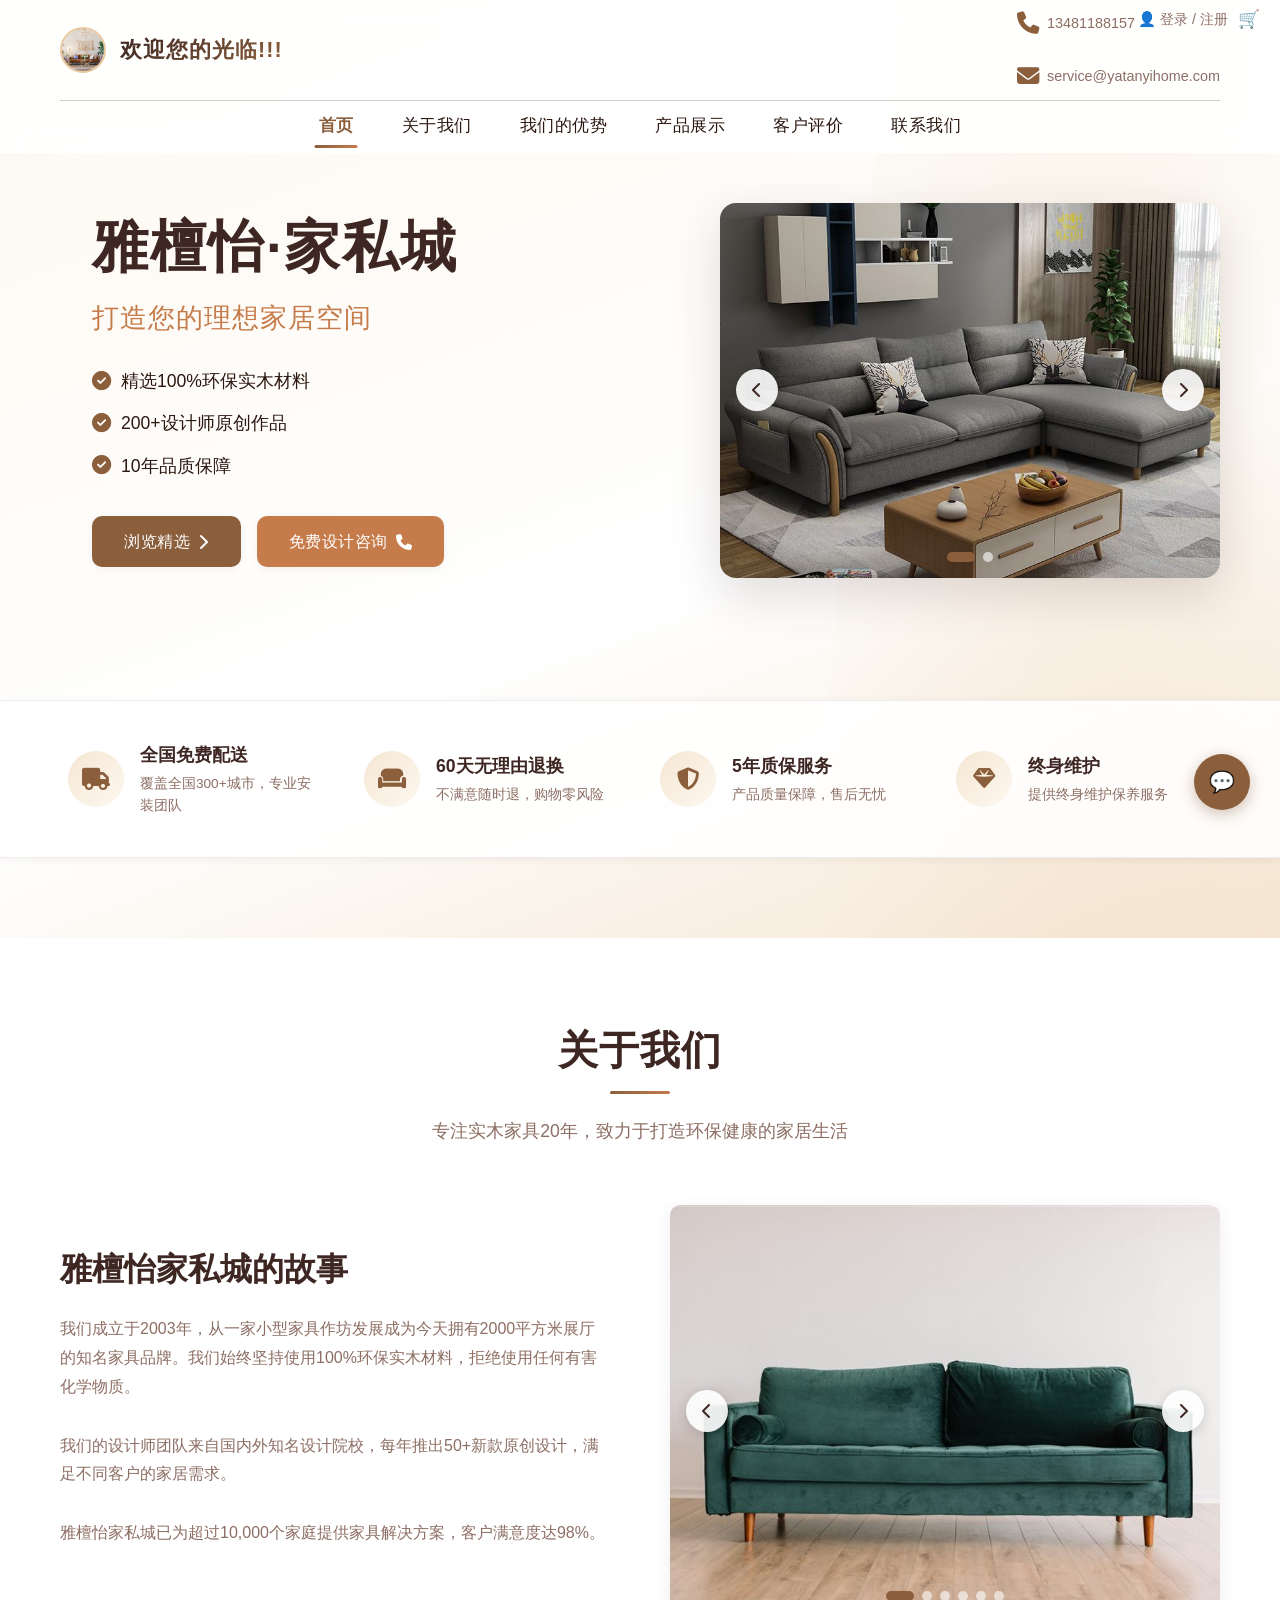
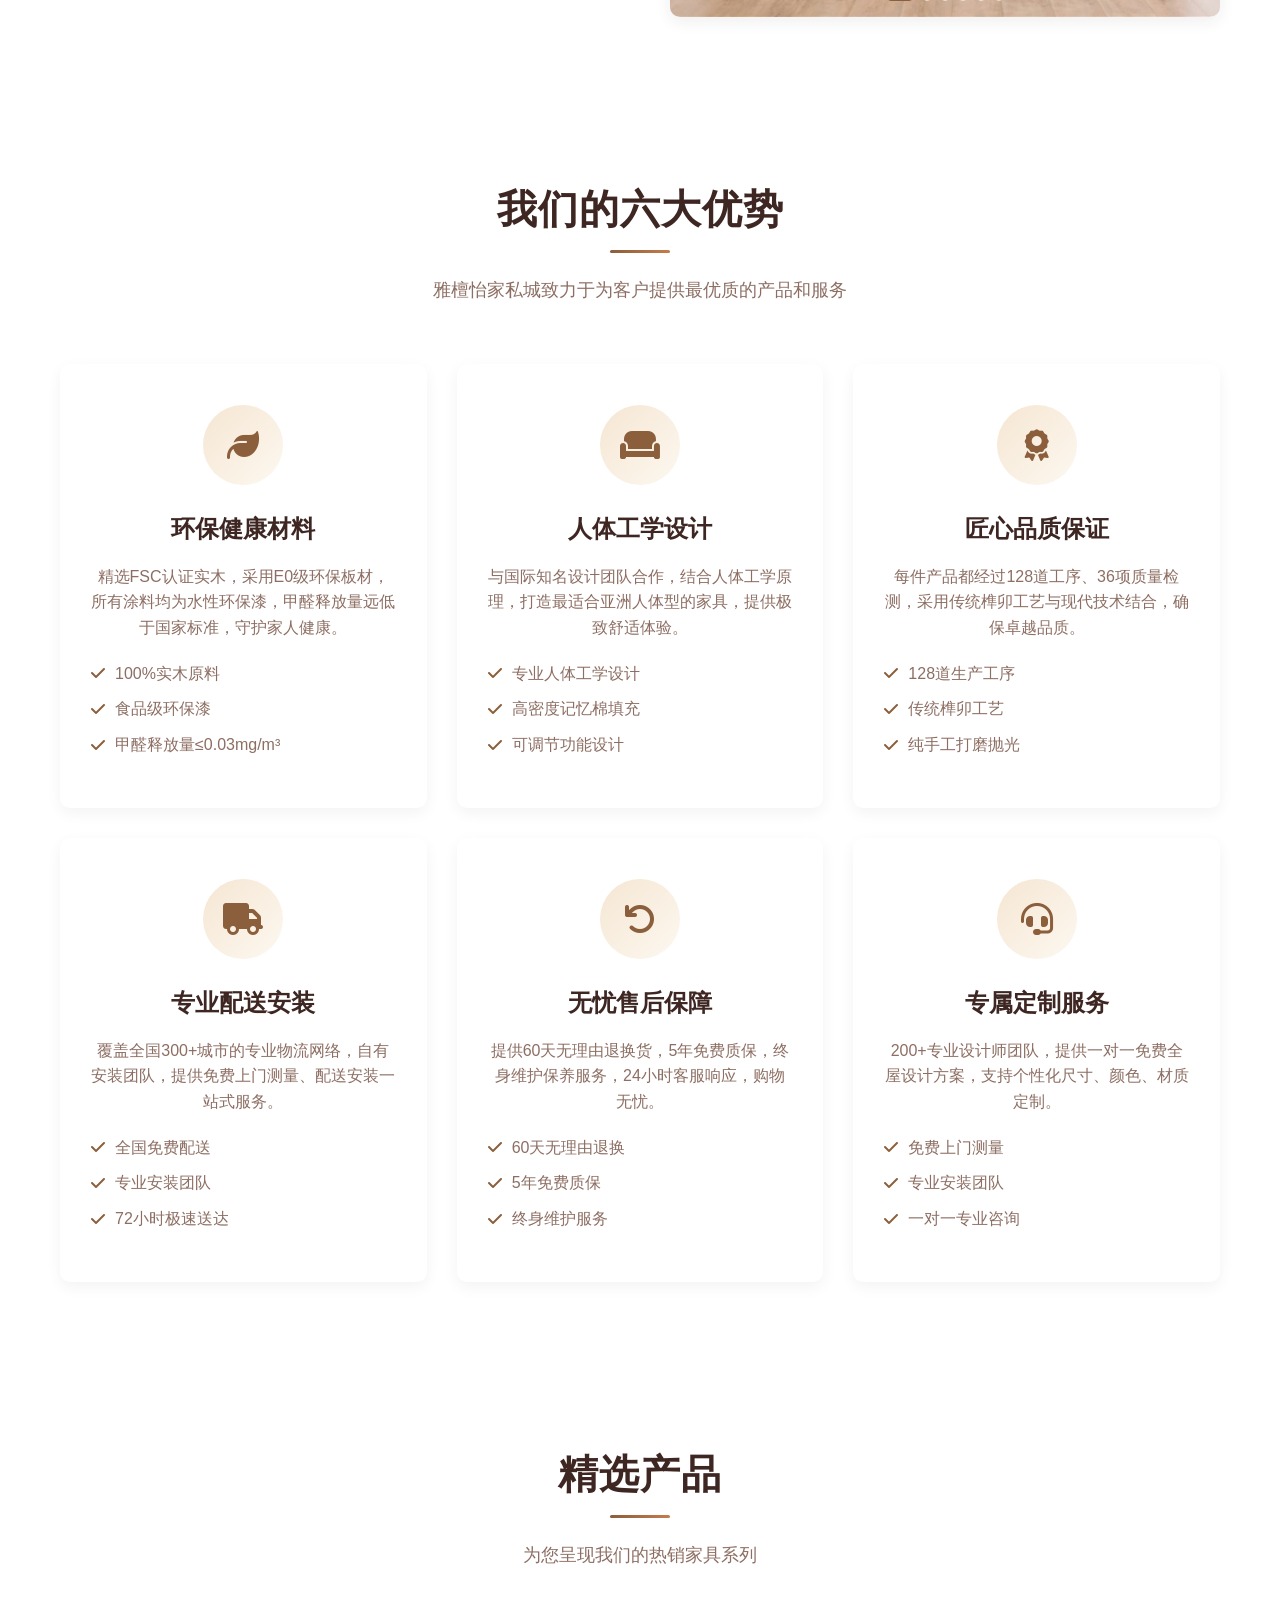
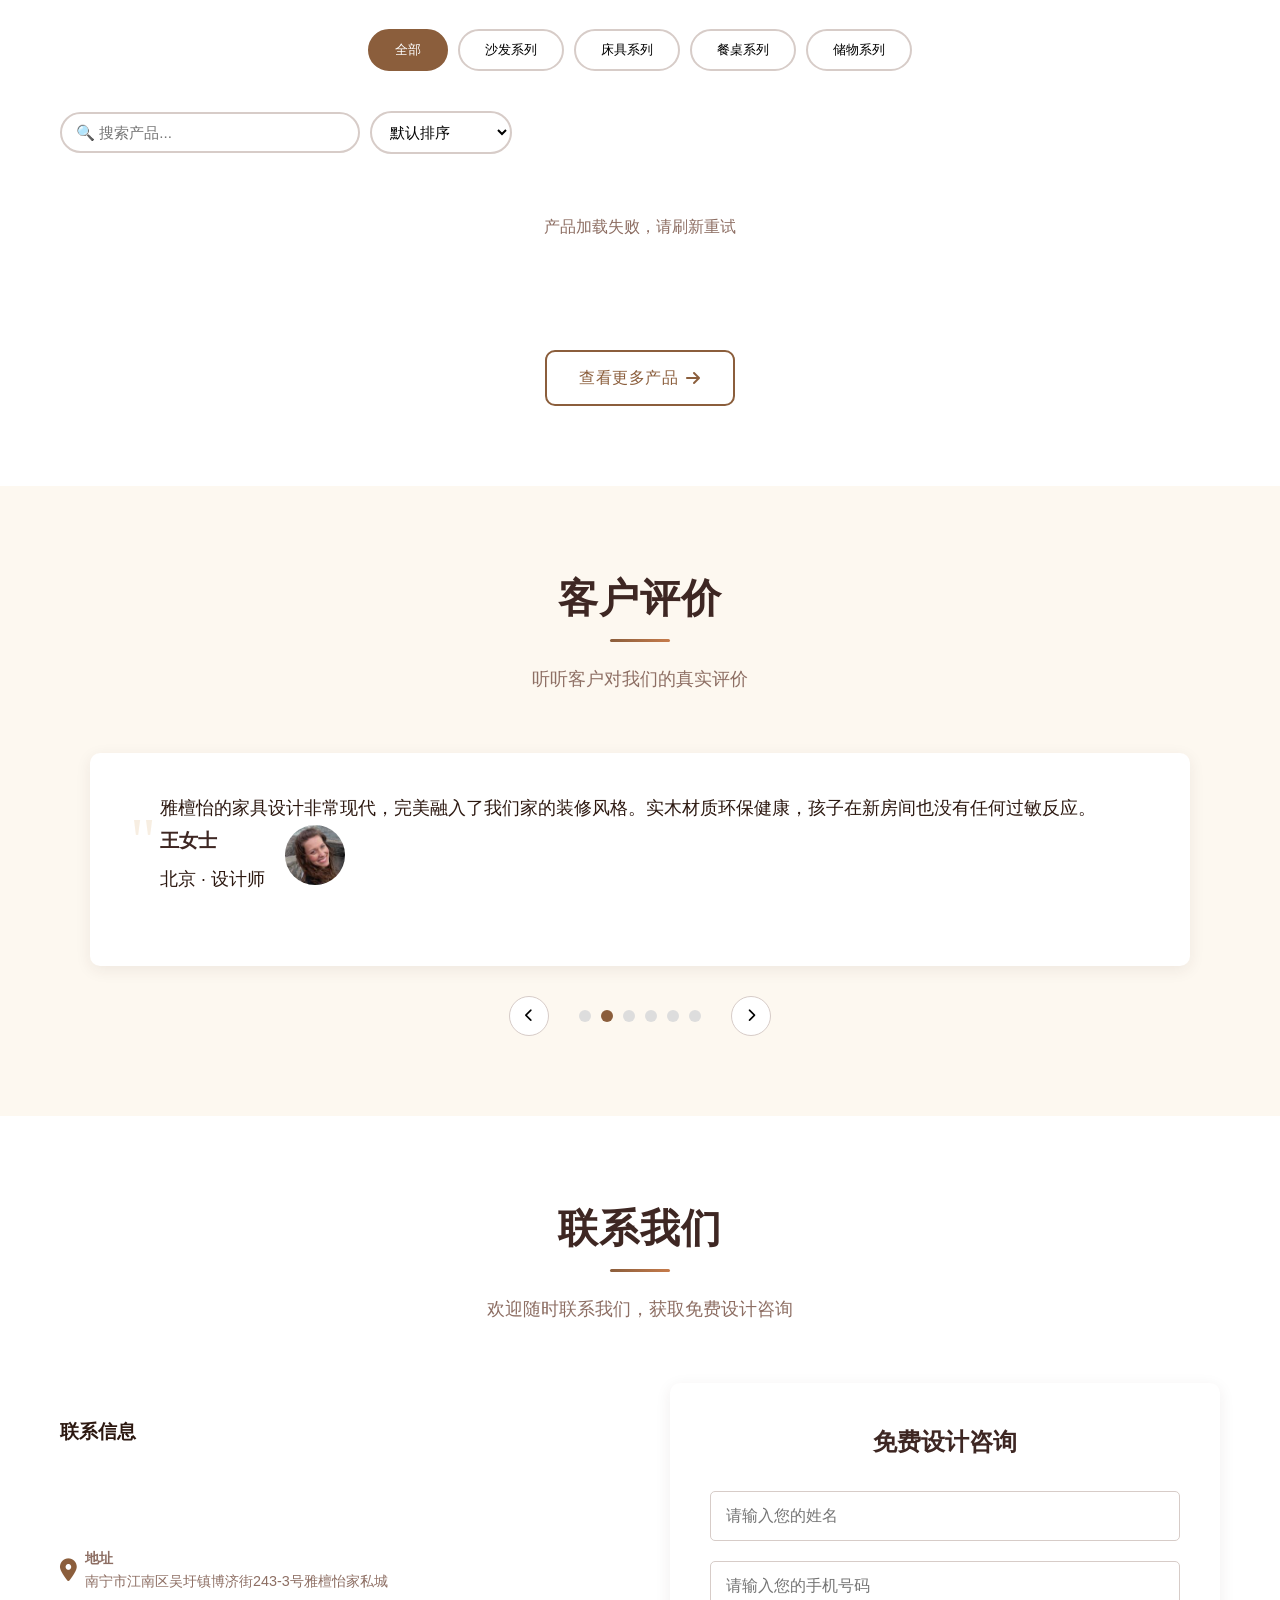
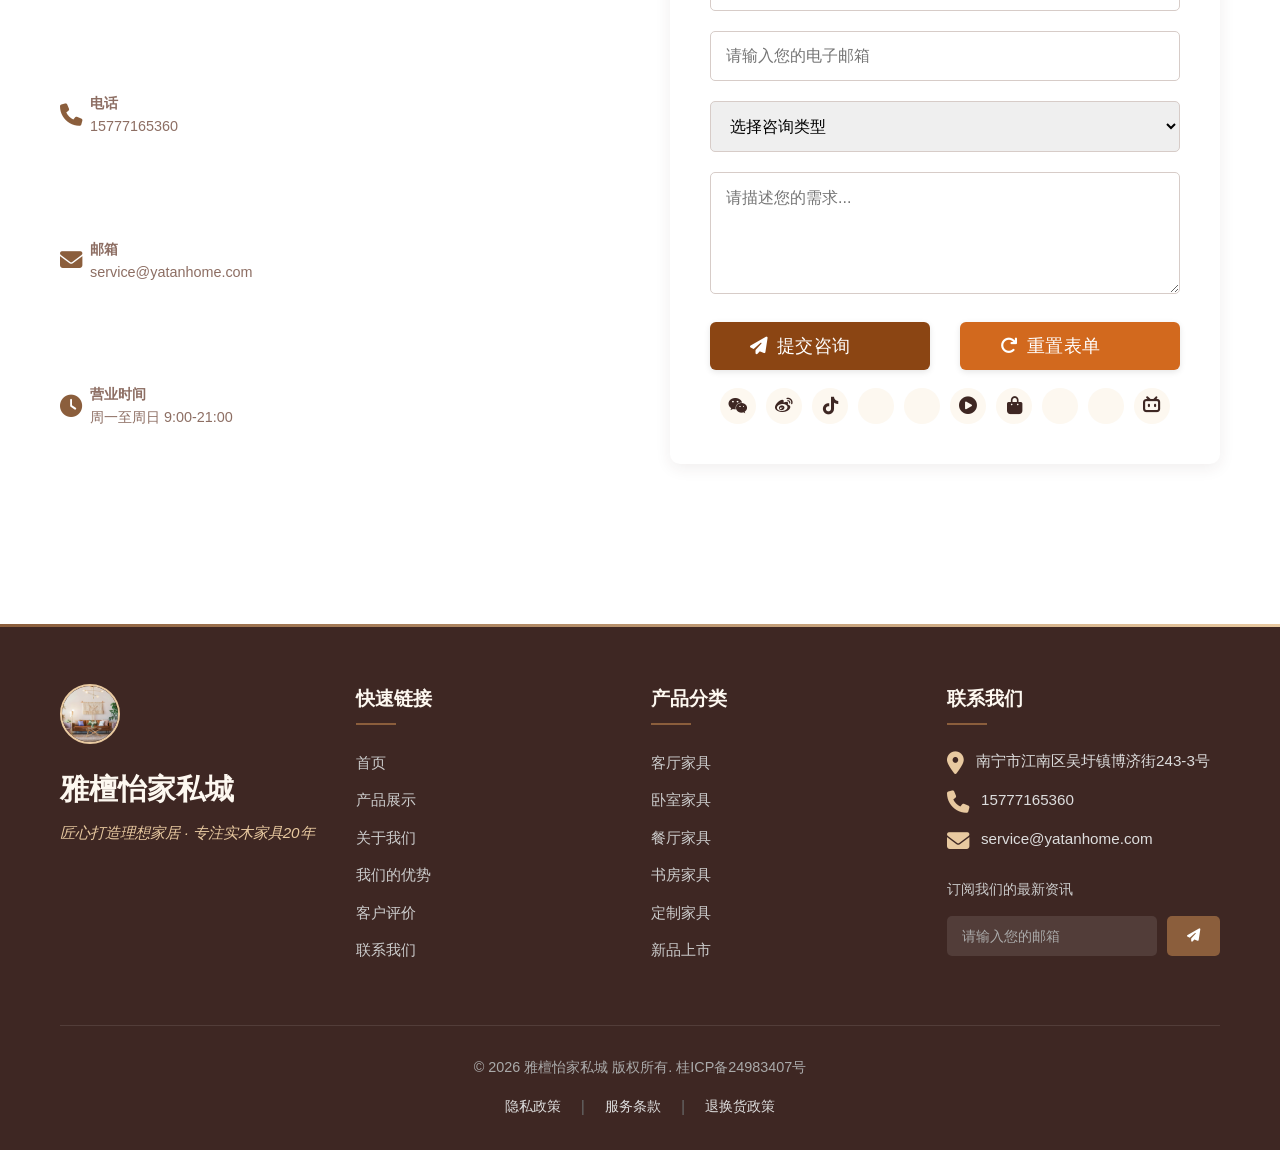
==== commit dbfb15b2: "Add files via upload" ====
--- a/index.html
+++ b/index.html
@@ -30,15 +30,15 @@
     <!-- ★ 性能优化：preload 预加载首屏关键 CSS（基础样式+顶部导航+首屏Hero），
          浏览器在解析到样式表之前就并行下载，缩短首屏渲染等待；
          注意：preload 的 href 必须与下方 link 完全一致（含版本号）才能复用缓存 -->
-    <link rel="preload" href="CSS.css?v=20260817-8a0c804" as="style">
-    <link rel="preload" href="header.css?v=20260817-8a0c804" as="style">
-    <link rel="preload" href="hero.css?v=20260817-8a0c804" as="style">
-    <link rel="stylesheet" type="text/css" href="CSS.css?v=20260817-8a0c804">
-    <link rel="stylesheet" type="text/css" href="footer.css?v=20260817-8a0c804">
-    <link rel="stylesheet" type="text/css" href="media.css?v=20260817-8a0c804">
-    <link rel="stylesheet" type="text/css" href="hero.css?v=20260817-8a0c804">
-    <link rel="stylesheet" type="text/css" href="header.css?v=20260817-8a0c804">
-    <link rel="stylesheet" type="text/css" href="contact-container.css?v=20260817-8a0c804">
+    <link rel="preload" href="CSS.css?v=20260817d" as="style">
+    <link rel="preload" href="header.css?v=20260817d" as="style">
+    <link rel="preload" href="hero.css?v=20260817d" as="style">
+    <link rel="stylesheet" type="text/css" href="CSS.css?v=20260817d">
+    <link rel="stylesheet" type="text/css" href="footer.css?v=20260817d">
+    <link rel="stylesheet" type="text/css" href="media.css?v=20260817d">
+    <link rel="stylesheet" type="text/css" href="hero.css?v=20260817d">
+    <link rel="stylesheet" type="text/css" href="header.css?v=20260817d">
+    <link rel="stylesheet" type="text/css" href="contact-container.css?v=20260817d">
     <!-- 内部样式表 -->
     <style>
         /* 骨架屏动画（用于图片加载占位） */
@@ -393,7 +393,7 @@
                         <li><i class="fas fa-check"></i> 72小时极速送达</li>
                     </ul>
                 </div>
-                
+            
                 <!-- 第五个特色优势卡片 -->
                 <div class="feature-card">
                     <div class="feature-icon">
@@ -958,7 +958,7 @@
             <!-- .footer-bottom: 页脚底部区域 -->
             <div class="footer-bottom">
                 <!-- p.copyright: 版权信息 -->
-                <p class="copyright">&copy; 2026 雅檀怡家私城 版权所有. 京ICP备12345678号</p>
+                <p class="copyright">&copy; 2026 雅檀怡家私城 版权所有. 桂ICP备24983407号</p>
                 <!-- .footer-policy: 政策链接 -->
                 <div class="footer-policy">
                     <!-- a: 隐私政策链接 -->
@@ -987,7 +987,7 @@
 
 <!-- 在body末尾链接JS；defer 保证 DOM 解析完再执行，不阻塞渲染
      ★ 加版本号破除浏览器缓存：每次修改 JavaScript.js 后递增 v= 数字 -->
-<script src="JavaScript.js?v=20260817-8a0c804" defer></script>
+<script src="JavaScript.js?v=20260817d" defer></script>
 
 </body>
 </html>
